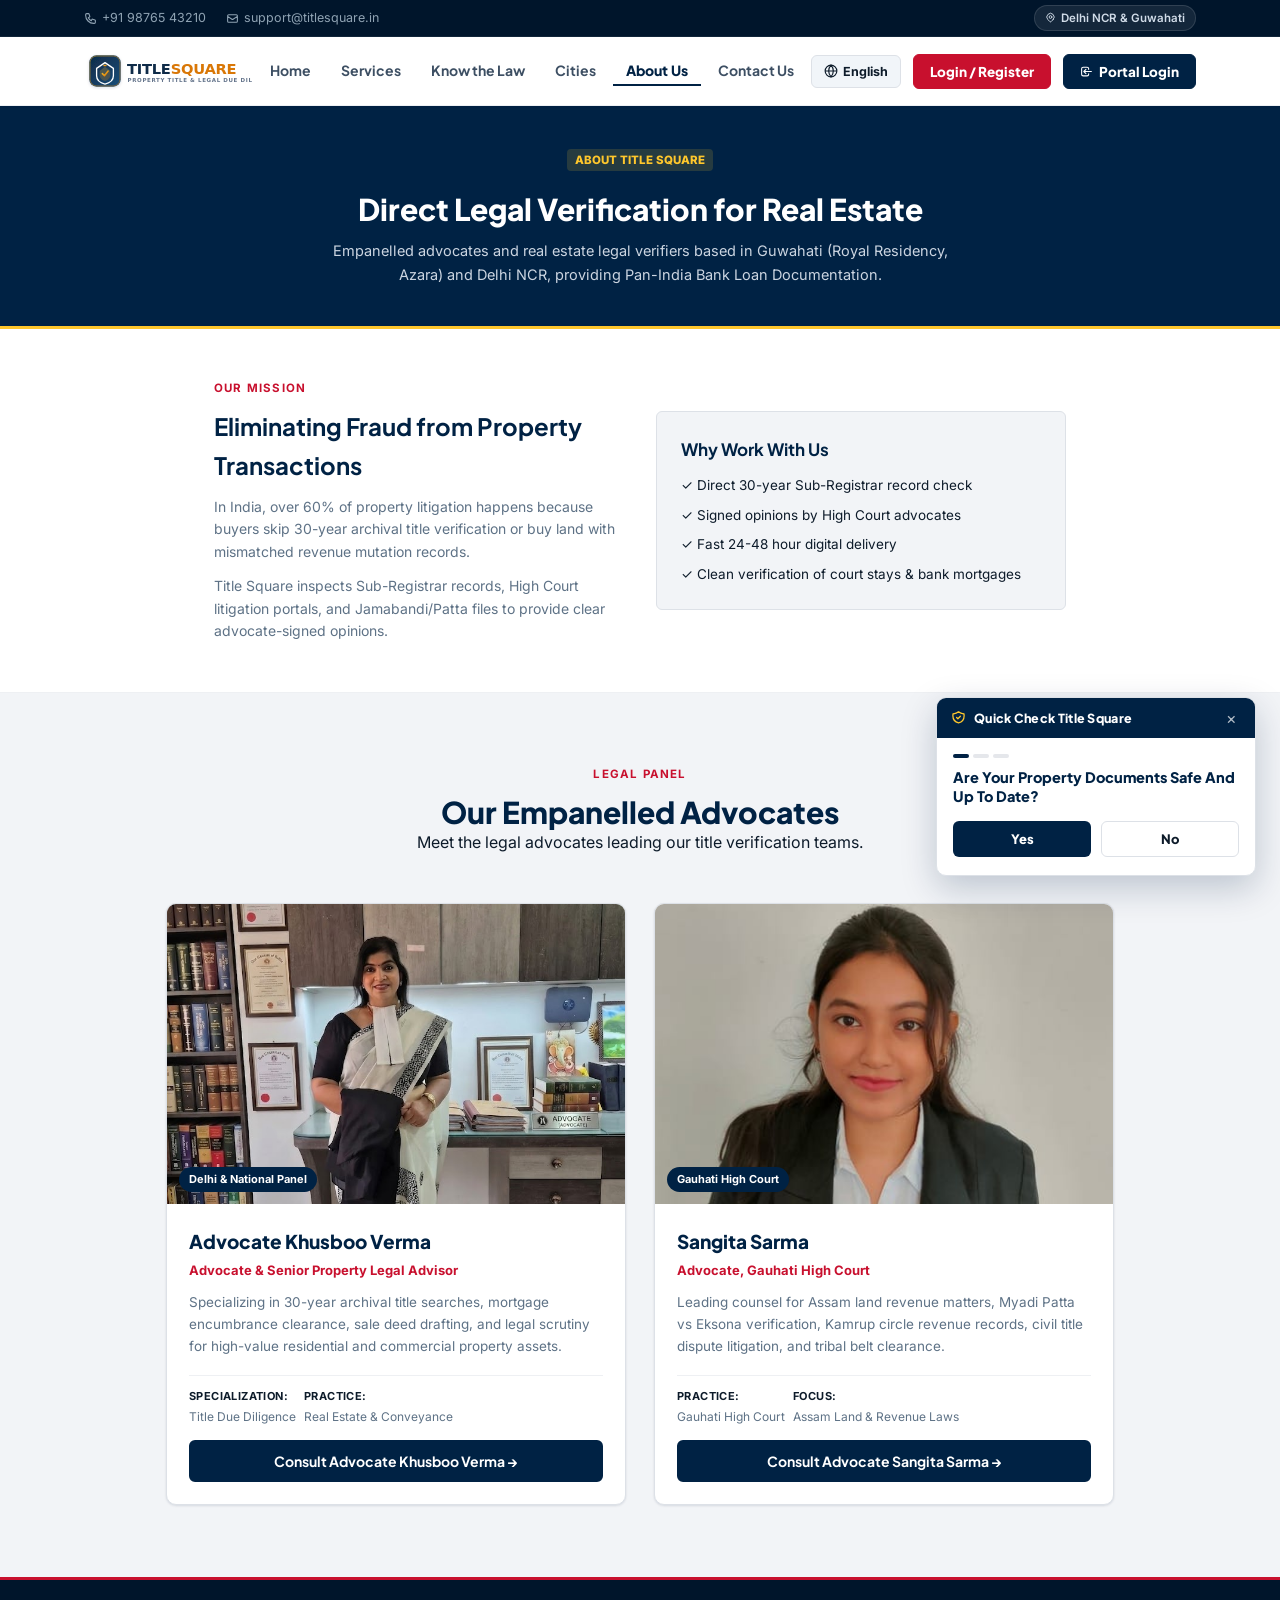
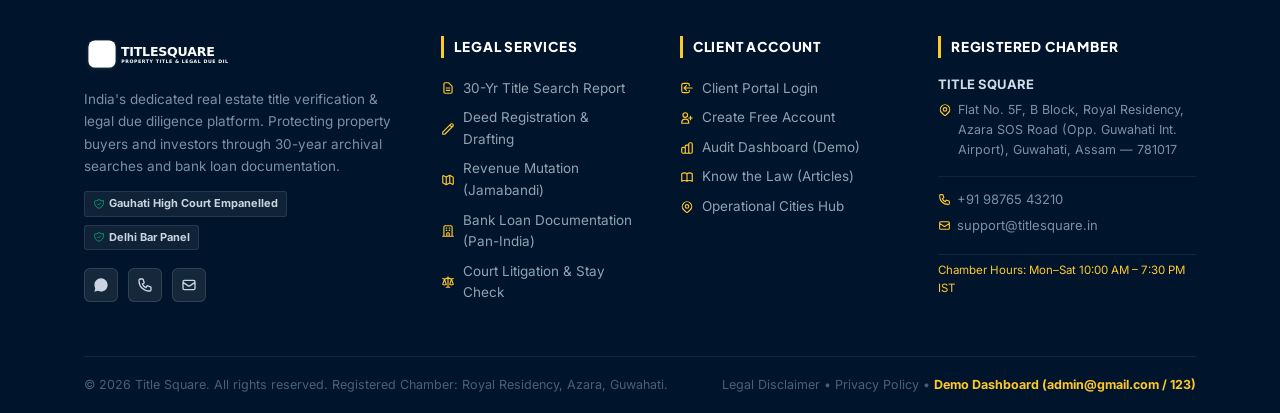
==== about-us.html @ 66ac17dc "Complete Title Square website: bilingual EN/HI, responsive portal dashboard, advocate profiles, and " ====
<!DOCTYPE html>
<html lang="en">
<head>
  <meta charset="UTF-8">
  <meta name="viewport" content="width=device-width, initial-scale=1.0">
  <title>About Us — Title Square | Property Title Search Advocates</title>
  <meta name="description" content="Meet Title Square's legal team, including Advocate Khusboo Verma and Sangita Sarma (Advocate Gauhati High Court), protecting property buyers in Delhi and Guwahati.">
  <link rel="icon" type="image/svg+xml" href="assets/logo.svg">

  <link rel="stylesheet" href="css/style.css">
  <link rel="stylesheet" href="css/components.css">
  <link rel="stylesheet" href="css/responsive.css">
</head>
<body>

    <!-- Top Utility Bar -->
  <div class="top-bar">
    <div class="container">
      <div class="top-bar-left">
        <a href="tel:+919876543210">
          <svg width="13" height="13" fill="none" stroke="currentColor" stroke-width="2" viewBox="0 0 24 24"><path stroke-linecap="round" stroke-linejoin="round" d="M3 5a2 2 0 012-2h3.28a1 1 0 01.948.684l1.498 4.493a1 1 0 01-.502 1.21l-2.257 1.13a11.042 11.042 0 005.516 5.516l1.13-2.257a1 1 0 011.21-.502l4.493 1.498a1 1 0 01.684.949V19a2 2 0 01-2 2h-1C9.716 21 3 14.284 3 6V5z"/></svg>
          +91 98765 43210
        </a>
        <a href="mailto:support@titlesquare.in">
          <svg width="13" height="13" fill="none" stroke="currentColor" stroke-width="2" viewBox="0 0 24 24"><path stroke-linecap="round" stroke-linejoin="round" d="M3 8l7.89 5.26a2 2 0 002.22 0L21 8M5 19h14a2 2 0 002-2V7a2 2 0 00-2-2H5a2 2 0 00-2 2v10a2 2 0 002 2z"/></svg>
          support@titlesquare.in
        </a>
      </div>
      <div class="top-bar-right">
        <span class="top-bar-city-pill">
          <svg width="11" height="11" fill="none" stroke="currentColor" stroke-width="2" viewBox="0 0 24 24"><path stroke-linecap="round" stroke-linejoin="round" d="M17.657 16.657L13.414 20.9a1.998 1.998 0 01-2.827 0l-4.244-4.243a8 8 0 1111.314 0z"/><path stroke-linecap="round" stroke-linejoin="round" d="M15 11a3 3 0 11-6 0 3 3 0 016 0z"/></svg>
          Delhi NCR &amp; Guwahati
        </span>
      </div>
    </div>
  </div>

  <!-- Header -->
  <header class="site-header">
    <div class="container nav-container">
      <a href="index.html">
        <img src="assets/logo.svg" alt="Title Square" class="brand-logo-img">
      </a>
      <nav class="nav-menu" id="navMenu">
        <div class="mobile-drawer-header">
          <img src="assets/logo.svg" alt="Title Square" class="brand-logo-img" style="height: 32px;">
          <button type="button" class="mobile-drawer-close" id="mobileDrawerClose" aria-label="Close Menu">&times;</button>
        </div>
        <div class="mobile-drawer-links">
          <a href="index.html" class="nav-link" data-i18n="nav.home">Home</a>
          <a href="services.html" class="nav-link" data-i18n="nav.services">Services</a>
          <a href="know-the-law.html" class="nav-link" data-i18n="nav.knowLaw">Know the Law</a>
          <a href="cities.html" class="nav-link" data-i18n="nav.cities">Cities</a>
          <a href="about-us.html" class="nav-link active" data-i18n="nav.about">About Us</a>
          <a href="contact-us.html" class="nav-link" data-i18n="nav.contact">Contact Us</a>
        </div>
        <div class="mobile-drawer-actions">
          <button type="button" class="btn-auth-red open-auth-btn" data-tab="register" onclick="openAuth('register')" style="width: 100%; justify-content: center; padding: 11px; margin-bottom: 8px;" data-i18n="nav.loginRegister">
            Login / Register
          </button>
          <button type="button" class="btn-auth-navy open-auth-btn" data-tab="login" onclick="openAuth('login')" style="width: 100%; justify-content: center; padding: 11px; margin-bottom: 12px;">
            <svg width="14" height="14" fill="none" stroke="currentColor" stroke-width="2" viewBox="0 0 24 24"><path stroke-linecap="round" stroke-linejoin="round" d="M11 16l-4-4m0 0l4-4m-4 4h14m-5 4v1a3 3 0 01-3 3H6a3 3 0 01-3-3V7a3 3 0 013-3h7a3 3 0 013 3v1"/></svg>
            <span data-i18n="nav.portalLogin">Portal Login</span>
          </button>
          <div style="font-size: 11.5px; color: var(--text-mid); line-height: 1.5;">
            <div data-i18n="top.cities">Delhi NCR &amp; Guwahati</div>
            <a href="tel:+919876543210" style="color: var(--navy); font-weight: 700; text-decoration: none; display: inline-block; margin-top: 2px;">+91 98765 43210</a>
          </div>
        </div>
      </nav>
      <div class="nav-actions">
        <button type="button" class="btn-lang" title="Language selection">
          <svg width="14" height="14" viewBox="0 0 24 24" fill="none" stroke="currentColor" stroke-width="2"><circle cx="12" cy="12" r="10"/><path d="M2 12h20M12 2a15.3 15.3 0 014 10 15.3 15.3 0 01-4 10 15.3 15.3 0 01-4-10 15.3 15.3 0 014-10z"/></svg>
          English
        </button>
        <button type="button" class="btn-auth-red open-auth-btn" data-tab="register" onclick="openAuth('register')">
          Login / Register
        </button>
        <button type="button" class="btn-auth-navy open-auth-btn" data-tab="login" onclick="openAuth('login')">
          <svg width="13" height="13" fill="none" stroke="currentColor" stroke-width="2" viewBox="0 0 24 24"><path stroke-linecap="round" stroke-linejoin="round" d="M11 16l-4-4m0 0l4-4m-4 4h14m-5 4v1a3 3 0 01-3 3H6a3 3 0 01-3-3V7a3 3 0 013-3h7a3 3 0 013 3v1"/></svg>
          Portal Login
        </button>
        <button class="mobile-toggle-btn" id="mobileToggleBtn" aria-label="Toggle Navigation">
          <svg width="22" height="22" fill="none" stroke="currentColor" stroke-width="2" viewBox="0 0 24 24"><path stroke-linecap="round" stroke-linejoin="round" d="M4 6h16M4 12h16M4 18h16"/></svg>
        </button>
      </div>
    </div>
  </header>

  <!-- Banner -->
  <section style="background: var(--navy); padding: 40px 0; color: #fff; text-align: center; border-bottom: 3px solid var(--gold);">
    <div class="container" style="max-width: 680px;">
      <span style="display: inline-block; background: rgba(255, 199, 44, 0.15); color: var(--gold); font-size: 11.5px; font-weight: 800; padding: 2px 8px; border-radius: 4px; text-transform: uppercase; margin-bottom: 8px;">About Title Square</span>
      <h1 style="font-family: var(--font-h); font-size: 30px; font-weight: 800; margin: 6px 0;">
        Direct Legal Verification for Real Estate
      </h1>
      <p style="color: #cbd5e1; font-size: 14.5px;">
        Empanelled advocates and real estate legal verifiers based in Guwahati (Royal Residency, Azara) and Delhi NCR, providing Pan-India Bank Loan Documentation.
      </p>
    </div>
  </section>

  <!-- Mission Block -->
  <section style="padding: 50px 0; background: #ffffff;">
    <div class="container" style="max-width: 900px;">
      <div style="display: grid; grid-template-columns: 1fr 1fr; gap: 32px; align-items: center;">
        <div>
          <span class="section-label">Our Mission</span>
          <h2 style="font-family: var(--font-h); font-size: 24px; color: var(--navy); margin-bottom: 12px;">
            Eliminating Fraud from Property Transactions
          </h2>
          <p style="font-size: 14px; color: var(--text-muted); line-height: 1.6; margin-bottom: 12px;">
            In India, over 60% of property litigation happens because buyers skip 30-year archival title verification or buy land with mismatched revenue mutation records.
          </p>
          <p style="font-size: 14px; color: var(--text-muted); line-height: 1.6;">
            Title Square inspects Sub-Registrar records, High Court litigation portals, and Jamabandi/Patta files to provide clear advocate-signed opinions.
          </p>
        </div>

        <div style="background: var(--bg-page); border: 1.5px solid var(--border); border-radius: var(--r-sm); padding: 24px;">
          <h3 style="font-family: var(--font-h); font-size: 17px; color: var(--navy); margin-bottom: 12px;">Why Work With Us</h3>
          <ul style="display: flex; flex-direction: column; gap: 8px; font-size: 13.5px; color: var(--text-dark);">
            <li>✓ Direct 30-year Sub-Registrar record check</li>
            <li>✓ Signed opinions by High Court advocates</li>
            <li>✓ Fast 24-48 hour digital delivery</li>
            <li>✓ Clean verification of court stays &amp; bank mortgages</li>
          </ul>
        </div>
      </div>
    </div>
  </section>

  <!-- Swapped Team Advocates Section -->
  <section class="team-section-wrap" style="background: var(--bg-page); border-top: 1px solid var(--border-light);">
    <div class="container">
      <div class="section-title-wrap">
        <span class="section-label">Legal Panel</span>
        <h2 class="section-heading">Our Empanelled Advocates</h2>
        <p class="section-subtext">Meet the legal advocates leading our title verification teams.</p>
      </div>

      <div class="team-grid-2">
        
        <!-- Card 1: Advocate Khusboo Verma -->
        <div class="team-member-box">
          <div class="team-photo-container">
            <img src="assets/team/khusboo-verma.png" alt="Advocate Khusboo Verma" class="team-real-img">
            <span class="team-loc-tag">Delhi &amp; National Panel</span>
          </div>
          <div class="team-content-block">
            <h3 class="team-real-name">Advocate Khusboo Verma</h3>
            <p class="team-real-role">Advocate &amp; Senior Property Legal Advisor</p>
            <p class="team-real-desc">
              Specializing in 30-year archival title searches, mortgage encumbrance clearance, sale deed drafting, and legal scrutiny for high-value residential and commercial property assets.
            </p>
            <div class="team-meta-row">
              <div><strong>Specialization:</strong> Title Due Diligence</div>
              <div><strong>Practice:</strong> Real Estate &amp; Conveyance</div>
            </div>
            <button class="btn btn-navy open-modal-trigger" data-expert="Advocate Khusboo Verma" style="width: 100%;">
              Consult Advocate Khusboo Verma →
            </button>
          </div>
        </div>

        <!-- Card 2: Sangita Sarma -->
        <div class="team-member-box">
          <div class="team-photo-container">
            <img src="assets/team/sangita-sarma.png" alt="Sangita Sarma Advocate Gauhati High Court" class="team-real-img">
            <span class="team-loc-tag">Gauhati High Court</span>
          </div>
          <div class="team-content-block">
            <h3 class="team-real-name">Sangita Sarma</h3>
            <p class="team-real-role">Advocate, Gauhati High Court</p>
            <p class="team-real-desc">
              Leading counsel for Assam land revenue matters, Myadi Patta vs Eksona verification, Kamrup circle revenue records, civil title dispute litigation, and tribal belt clearance.
            </p>
            <div class="team-meta-row">
              <div><strong>Practice:</strong> Gauhati High Court</div>
              <div><strong>Focus:</strong> Assam Land &amp; Revenue Laws</div>
            </div>
            <button class="btn btn-navy open-modal-trigger" data-expert="Advocate Sangita Sarma" style="width: 100%;">
              Consult Advocate Sangita Sarma →
            </button>
          </div>
        </div>

      </div>
    </div>
  </section>

  <!-- FOOTER -->
  <footer class="site-footer">
    <div class="container">
      <div class="footer-grid-4">

        <!-- Col 1: Brand & Empanelment -->
        <div class="footer-about">
          <img src="assets/logo.svg" alt="Title Square" class="footer-logo">
          <p>India's dedicated real estate title verification &amp; legal due diligence platform. Protecting property buyers and investors through 30-year archival searches and bank loan documentation.</p>
          
          <div class="footer-accreditation-badges">
            <span class="footer-badge-pill">
              <svg width="12" height="12" fill="none" stroke="currentColor" stroke-width="2" viewBox="0 0 24 24"><path stroke-linecap="round" stroke-linejoin="round" d="M9 12l2 2 4-4m5.618-4.016A11.955 11.955 0 0112 2.944a11.955 11.955 0 01-8.618 3.04A12.02 12.02 0 003 9c0 5.591 3.824 10.29 9 11.622 5.176-1.332 9-6.03 9-11.622 0-1.042-.133-2.052-.382-3.016z"/></svg>
              Gauhati High Court Empanelled
            </span>
            <span class="footer-badge-pill">
              <svg width="12" height="12" fill="none" stroke="currentColor" stroke-width="2" viewBox="0 0 24 24"><path stroke-linecap="round" stroke-linejoin="round" d="M9 12l2 2 4-4m5.618-4.016A11.955 11.955 0 0112 2.944a11.955 11.955 0 01-8.618 3.04A12.02 12.02 0 003 9c0 5.591 3.824 10.29 9 11.622 5.176-1.332 9-6.03 9-11.622 0-1.042-.133-2.052-.382-3.016z"/></svg>
              Delhi Bar Panel
            </span>
          </div>

          <div class="footer-social-row">
            <a href="https://wa.me/919876543210" target="_blank" class="footer-social-icon" title="WhatsApp Legal Helpdesk">
              <svg width="16" height="16" fill="currentColor" viewBox="0 0 24 24"><path d="M12.04 2c-5.46 0-9.91 4.45-9.91 9.91 0 1.75.46 3.45 1.32 4.95L2.05 22l5.25-1.38c1.45.79 3.08 1.21 4.74 1.21 5.46 0 9.91-4.45 9.91-9.91 0-2.65-1.03-5.14-2.9-7.01A9.816 9.816 0 0012.04 2z"/></svg>
            </a>
            <a href="tel:+919876543210" class="footer-social-icon" title="Call Direct">
              <svg width="16" height="16" fill="none" stroke="currentColor" stroke-width="2" viewBox="0 0 24 24"><path stroke-linecap="round" stroke-linejoin="round" d="M3 5a2 2 0 012-2h3.28a1 1 0 01.948.684l1.498 4.493a1 1 0 01-.502 1.21l-2.257 1.13a11.042 11.042 0 005.516 5.516l1.13-2.257a1 1 0 011.21-.502l4.493 1.498a1 1 0 01.684.949V19a2 2 0 01-2 2h-1C9.716 21 3 14.284 3 6V5z"/></svg>
            </a>
            <a href="mailto:support@titlesquare.in" class="footer-social-icon" title="Email Us">
              <svg width="16" height="16" fill="none" stroke="currentColor" stroke-width="2" viewBox="0 0 24 24"><path stroke-linecap="round" stroke-linejoin="round" d="M3 8l7.89 5.26a2 2 0 002.22 0L21 8M5 19h14a2 2 0 002-2V7a2 2 0 00-2-2H5a2 2 0 00-2 2v10a2 2 0 002 2z"/></svg>
            </a>
          </div>
        </div>

        <!-- Col 2: Services with Icons (PropertyKavach Screenshot Style) -->
        <div>
          <h4 class="footer-heading">Legal Services</h4>
          <ul>
            <li>
              <a href="services.html" class="footer-interactive-link">
                <svg width="14" height="14" fill="none" stroke="currentColor" stroke-width="2" viewBox="0 0 24 24"><path stroke-linecap="round" stroke-linejoin="round" d="M9 12h6m-6 4h6m2 5H7a2 2 0 01-2-2V5a2 2 0 012-2h5.586a1 1 0 01.707.293l5.414 5.414a1 1 0 01.293.707V19a2 2 0 01-2 2z"/></svg>
                30-Yr Title Search Report
              </a>
            </li>
            <li>
              <a href="services.html" class="footer-interactive-link">
                <svg width="14" height="14" fill="none" stroke="currentColor" stroke-width="2" viewBox="0 0 24 24"><path stroke-linecap="round" stroke-linejoin="round" d="M15.232 5.232l3.536 3.536m-2.036-5.036a2.5 2.5 0 113.536 3.536L6.5 21.036H3v-3.572L16.732 3.732z"/></svg>
                Deed Registration &amp; Drafting
              </a>
            </li>
            <li>
              <a href="services.html" class="footer-interactive-link">
                <svg width="14" height="14" fill="none" stroke="currentColor" stroke-width="2" viewBox="0 0 24 24"><path stroke-linecap="round" stroke-linejoin="round" d="M9 20l-5.447-2.724A1 1 0 013 16.382V5.618a1 1 0 011.447-.894L9 7m0 13l6-3m-6 3V7m6 10l4.553 2.276A1 1 0 0021 18.382V7.618a1 1 0 00-.553-.894L15 4m0 13V4m0 0L9 7"/></svg>
                Revenue Mutation (Jamabandi)
              </a>
            </li>
            <li>
              <a href="services.html" class="footer-interactive-link">
                <svg width="14" height="14" fill="none" stroke="currentColor" stroke-width="2" viewBox="0 0 24 24"><path stroke-linecap="round" stroke-linejoin="round" d="M19 21V5a2 2 0 00-2-2H7a2 2 0 00-2 2v16m14 0h2m-2 0h-5m-9 0H3m2 0h5M9 7h1m-1 4h1m4-4h1m-1 4h1m-5 10v-5a1 1 0 011-1h2a1 1 0 011 1v5m-4 0h4"/></svg>
                Bank Loan Documentation (Pan-India)
              </a>
            </li>
            <li>
              <a href="services.html" class="footer-interactive-link">
                <svg width="14" height="14" fill="none" stroke="currentColor" stroke-width="2" viewBox="0 0 24 24"><path stroke-linecap="round" stroke-linejoin="round" d="M3 6l3 1m0 0l-3 9a5.002 5.002 0 006.001 0M6 7l3 9M6 7l6-2m6 2l3-1m-3 1l-3 9a5.002 5.002 0 006.001 0M18 7l3 9m-3-9l-6-2m0-2v2m0 16V5m0 16H9m3 0h3"/></svg>
                Court Litigation &amp; Stay Check
              </a>
            </li>
          </ul>
        </div>

        <!-- Col 3: Portal & Navigation (PropertyKavach Screenshot Style) -->
        <div>
          <h4 class="footer-heading">Client Account</h4>
          <ul>
            <li>
              <a href="javascript:void(0)" class="footer-interactive-link open-auth-btn" data-tab="login">
                <svg width="14" height="14" fill="none" stroke="currentColor" stroke-width="2" viewBox="0 0 24 24"><path stroke-linecap="round" stroke-linejoin="round" d="M11 16l-4-4m0 0l4-4m-4 4h14m-5 4v1a3 3 0 01-3 3H6a3 3 0 01-3-3V7a3 3 0 013-3h7a3 3 0 013 3v1"/></svg>
                Client Portal Login
              </a>
            </li>
            <li>
              <a href="javascript:void(0)" class="footer-interactive-link open-auth-btn" data-tab="register">
                <svg width="14" height="14" fill="none" stroke="currentColor" stroke-width="2" viewBox="0 0 24 24"><path stroke-linecap="round" stroke-linejoin="round" d="M18 9v3m0 0v3m0-3h3m-3 0h-3m-2-5a4 4 0 11-8 0 4 4 0 018 0zM3 20a6 6 0 0112 0v1H3v-1z"/></svg>
                Create Free Account
              </a>
            </li>
            <li>
              <a href="dashboard.html" class="footer-interactive-link">
                <svg width="14" height="14" fill="none" stroke="currentColor" stroke-width="2" viewBox="0 0 24 24"><path stroke-linecap="round" stroke-linejoin="round" d="M9 19v-6a2 2 0 00-2-2H5a2 2 0 00-2 2v6a2 2 0 002 2h2a2 2 0 002-2zm0 0V9a2 2 0 012-2h2a2 2 0 012 2v10m-6 0a2 2 0 002 2h2a2 2 0 002-2m0 0V5a2 2 0 012-2h2a2 2 0 012 2v14a2 2 0 01-2 2h-2a2 2 0 01-2-2z"/></svg>
                Audit Dashboard (Demo)
              </a>
            </li>
            <li>
              <a href="know-the-law.html" class="footer-interactive-link">
                <svg width="14" height="14" fill="none" stroke="currentColor" stroke-width="2" viewBox="0 0 24 24"><path stroke-linecap="round" stroke-linejoin="round" d="M12 6.253v13m0-13C10.832 5.477 9.246 5 7.5 5S4.168 5.477 3 6.253v13C4.168 18.477 5.754 18 7.5 18s3.332.477 4.5 1.253m0-13C13.168 5.477 14.754 5 16.5 5c1.747 0 3.332.477 4.5 1.253v13C19.832 18.477 18.247 18 16.5 18c-1.746 0-3.332.477-4.5 1.253"/></svg>
                Know the Law (Articles)
              </a>
            </li>
            <li>
              <a href="cities.html" class="footer-interactive-link">
                <svg width="14" height="14" fill="none" stroke="currentColor" stroke-width="2" viewBox="0 0 24 24"><path stroke-linecap="round" stroke-linejoin="round" d="M17.657 16.657L13.414 20.9a1.998 1.998 0 01-2.827 0l-4.244-4.243a8 8 0 1111.314 0z"/><path stroke-linecap="round" stroke-linejoin="round" d="M15 11a3 3 0 11-6 0 3 3 0 016 0z"/></svg>
                Operational Cities Hub
              </a>
            </li>
          </ul>
        </div>

        <!-- Col 4: Registered Office Details with Icons -->
        <div>
          <h4 class="footer-heading">Registered Chamber</h4>
          <div class="footer-contact-block">
            <div class="footer-office">
              <strong>TITLE SQUARE</strong>
              <span style="display: flex; align-items: flex-start; gap: 6px; margin-top: 4px;">
                <svg width="14" height="14" fill="none" stroke="currentColor" stroke-width="2" viewBox="0 0 24 24" style="color: var(--gold); flex-shrink: 0; margin-top: 3px;"><path stroke-linecap="round" stroke-linejoin="round" d="M17.657 16.657L13.414 20.9a1.998 1.998 0 01-2.827 0l-4.244-4.243a8 8 0 1111.314 0z"/><path stroke-linecap="round" stroke-linejoin="round" d="M15 11a3 3 0 11-6 0 3 3 0 016 0z"/></svg>
                Flat No. 5F, B Block, Royal Residency, Azara SOS Road (Opp. Guwahati Int. Airport), Guwahati, Assam — 781017
              </span>
            </div>
            <div class="footer-contact-links">
              <a href="tel:+919876543210" style="display: flex; align-items: center; gap: 6px;">
                <svg width="13" height="13" fill="none" stroke="currentColor" stroke-width="2" viewBox="0 0 24 24" style="color: var(--gold);"><path stroke-linecap="round" stroke-linejoin="round" d="M3 5a2 2 0 012-2h3.28a1 1 0 01.948.684l1.498 4.493a1 1 0 01-.502 1.21l-2.257 1.13a11.042 11.042 0 005.516 5.516l1.13-2.257a1 1 0 011.21-.502l4.493 1.498a1 1 0 01.684.949V19a2 2 0 01-2 2h-1C9.716 21 3 14.284 3 6V5z"/></svg>
                +91 98765 43210
              </a>
              <a href="mailto:support@titlesquare.in" style="display: flex; align-items: center; gap: 6px;">
                <svg width="13" height="13" fill="none" stroke="currentColor" stroke-width="2" viewBox="0 0 24 24" style="color: var(--gold);"><path stroke-linecap="round" stroke-linejoin="round" d="M3 8l7.89 5.26a2 2 0 002.22 0L21 8M5 19h14a2 2 0 002-2V7a2 2 0 00-2-2H5a2 2 0 00-2 2v10a2 2 0 002 2z"/></svg>
                support@titlesquare.in
              </a>
            </div>
            <div style="font-size: 11.5px; color: var(--gold); margin-top: 6px; padding-top: 6px; border-top: 1px solid rgba(255,255,255,0.08);">
              Chamber Hours: Mon–Sat 10:00 AM – 7:30 PM IST
            </div>
          </div>
        </div>

      </div>

      <div class="footer-bottom-bar">
        <p>&copy; 2026 Title Square. All rights reserved. Registered Chamber: Royal Residency, Azara, Guwahati.</p>
        <p><a href="know-the-law.html">Legal Disclaimer</a> &bull; <a href="about-us.html">Privacy Policy</a> &bull; <a href="dashboard.html" style="color: var(--gold); font-weight: 700;">Demo Dashboard (admin@gmail.com / 123)</a></p>
      </div>
    </div>
  </footer>

  <!-- Mobile Bottom Nav -->
  <nav class="mobile-sticky-bottom">
    <a href="index.html" class="m-tab-item"><svg fill="none" stroke="currentColor" stroke-width="2" viewBox="0 0 24 24"><path stroke-linecap="round" stroke-linejoin="round" d="M3 12l2-2m0 0l7-7 7 7M5 10v10a1 1 0 001 1h3m10-11l2 2m-2-2v10a1 1 0 01-1 1h-3m-6 0a1 1 0 001-1v-4a1 1 0 011-1h2a1 1 0 011 1v4a1 1 0 001 1m-6 0h6"/></svg><span>Home</span></a>
    <a href="services.html" class="m-tab-item"><svg fill="none" stroke="currentColor" stroke-width="2" viewBox="0 0 24 24"><path stroke-linecap="round" stroke-linejoin="round" d="M9 12h6m-6 4h6m2 5H7a2 2 0 01-2-2V5a2 2 0 012-2h5.586a1 1 0 01.707.293l5.414 5.414a1 1 0 01.293.707V19a2 2 0 01-2 2z"/></svg><span>Services</span></a>
    <a href="#" class="m-center-action open-modal-trigger"><div class="m-center-btn"><span class="m-center-free-badge">FREE</span><svg width="22" height="22" fill="none" stroke="#fff" stroke-width="2.2" viewBox="0 0 24 24"><path stroke-linecap="round" stroke-linejoin="round" d="M9 12l2 2 4-4m5.618-4.016A11.955 11.955 0 0112 2.944a11.955 11.955 0 01-8.618 3.04A12.02 12.02 0 003 9c0 5.591 3.824 10.29 9 11.622 5.176-1.332 9-6.03 9-11.622 0-1.042-.133-2.052-.382-3.016z"/></svg></div><span class="m-center-text">Get Report</span></a>
    <a href="cities.html" class="m-tab-item"><svg fill="none" stroke="currentColor" stroke-width="2" viewBox="0 0 24 24"><path stroke-linecap="round" stroke-linejoin="round" d="M17.657 16.657L13.414 20.9a1.998 1.998 0 01-2.827 0l-4.244-4.243a8 8 0 1111.314 0z"/><path stroke-linecap="round" stroke-linejoin="round" d="M15 11a3 3 0 11-6 0 3 3 0 016 0z"/></svg><span>Cities</span></a>
    <a href="contact-us.html" class="m-tab-item"><svg fill="none" stroke="currentColor" stroke-width="2" viewBox="0 0 24 24"><path stroke-linecap="round" stroke-linejoin="round" d="M3 5a2 2 0 012-2h3.28a1 1 0 01.948.684l1.498 4.493a1 1 0 01-.502 1.21l-2.257 1.13a11.042 11.042 0 005.516 5.516l1.13-2.257a1 1 0 011.21-.502l4.493 1.498a1 1 0 01.684.949V19a2 2 0 01-2 2h-1C9.716 21 3 14.284 3 6V5z"/></svg><span>Contact</span></a>
  </nav>

  <!-- Modal -->
  <div class="modal-layer" id="reportModalLayer">
    <div class="modal-dialog-card">
      <button class="modal-x-btn" id="modalCloseBtn">✕</button>
      <div class="modal-banner">
        <h4>Consult Legal Advocate</h4>
        <p>Verified by High Court Advocates</p>
      </div>
      <div class="modal-padding">
        <form class="ajax-form">
          <div class="field-wrap"><label>Your Name</label><input type="text" class="field-control" placeholder="Enter full name" required></div>
          <div class="field-wrap"><label>Mobile Number</label><input type="tel" class="field-control" pattern="[0-9]{10}" placeholder="10-digit number" required></div>
          <div class="field-wrap"><label>City</label><select class="field-control" required><option value="Delhi NCR">Delhi NCR</option><option value="Guwahati">Guwahati</option><option value="Other">Other</option></select></div>
          <button type="submit" class="btn-modal-red">Submit Request →</button>
        </form>
      </div>
    </div>
  </div>


  <!-- Floating Quick Check Widget (Multi-Step Diagnostic Wizard) -->
  <div class="quick-check-widget" id="quickCheckWidget">
    <div class="quick-check-header">
      <div class="quick-check-header-title">
        <svg width="15" height="15" fill="none" stroke="currentColor" stroke-width="2" viewBox="0 0 24 24"><path stroke-linecap="round" stroke-linejoin="round" d="M9 12l2 2 4-4m5.618-4.016A11.955 11.955 0 0112 2.944a11.955 11.955 0 01-8.618 3.04A12.02 12.02 0 003 9c0 5.591 3.824 10.29 9 11.622 5.176-1.332 9-6.03 9-11.622 0-1.042-.133-2.052-.382-3.016z"/></svg>
        <span data-i18n="qc.title">Quick Check Title Square</span>
      </div>
      <button class="quick-check-close-btn" id="closeQuickCheck" aria-label="Close Quick Check">&times;</button>
    </div>
    <div class="quick-check-body">
      <div class="quick-check-progress">
        <span class="quick-check-dot" id="qcDot1"></span>
        <span class="quick-check-dot inactive" id="qcDot2"></span>
        <span class="quick-check-dot inactive" id="qcDot3"></span>
      </div>
      
      <!-- Step 1: Encumbrance -->
      <div id="quickCheckStep1">
        <h4 class="quick-check-question" data-i18n="qc.q1">Are Your Property Documents Safe And Up To Date?</h4>
        <div class="quick-check-actions">
          <button type="button" class="quick-check-btn-yes" id="qcYesBtn" data-i18n="qc.btnYes">Yes</button>
          <button type="button" class="quick-check-btn-no" id="qcNoBtn" data-i18n="qc.btnNo">No</button>
        </div>
      </div>

      <!-- Step 2: Mutation Jamabandi -->
      <div id="quickCheckStep2" style="display: none;">
        <h4 class="quick-check-question" data-i18n="qc.q2">Is Mutation / Jamabandi registered in seller's name in Govt records?</h4>
        <div class="quick-check-actions" style="grid-template-columns: 1fr 1fr 1fr; gap: 6px;">
          <button type="button" class="quick-check-btn-yes" id="qcStep2Yes" data-i18n="qc.btnYes" style="padding: 8px 4px; font-size: 11.5px;">Yes</button>
          <button type="button" class="quick-check-btn-no" id="qcStep2NotSure" data-i18n="qc.btnNotSure" style="padding: 8px 4px; font-size: 11.5px;">Not Sure</button>
          <button type="button" class="quick-check-btn-no" id="qcStep2No" data-i18n="qc.btnNo" style="padding: 8px 4px; font-size: 11.5px; border-color: var(--red); color: var(--red);">No</button>
        </div>
      </div>

      <!-- Step 3: Diagnostic Result -->
      <div class="quick-check-result" id="quickCheckResult">
        <div id="quickCheckResultText" style="margin-bottom: 10px;"></div>
        <button type="button" class="btn btn-yellow open-modal-trigger" style="width: 100%; font-size: 12px; padding: 9px;" data-i18n="qc.btnAudit">
          Get Free Advocate Audit Call &rarr;
        </button>
      </div>
    </div>
  </div>
  <div class="quick-check-reopen-pill" id="reopenQuickCheck">
    <svg width="13" height="13" fill="none" stroke="currentColor" stroke-width="2" viewBox="0 0 24 24"><path stroke-linecap="round" stroke-linejoin="round" d="M9 12l2 2 4-4m5.618-4.016A11.955 11.955 0 0112 2.944a11.955 11.955 0 01-8.618 3.04A12.02 12.02 0 003 9c0 5.591 3.824 10.29 9 11.622 5.176-1.332 9-6.03 9-11.622 0-1.042-.133-2.052-.382-3.016z"/></svg>
    <span data-i18n="qc.pill">Property Quick Check</span>
  </div>


  <!-- Auth Modal (Login / Register - Multi-Identifier Portal Access) -->
  <div class="auth-modal-layer" id="authModalLayer">
    <div class="auth-card">
      <button class="auth-close-btn" id="closeAuthModal">&times;</button>
      <div class="auth-card-body">
        <div class="auth-tab-nav">
          <button type="button" class="auth-tab-btn is-active" id="tabRegisterBtn" data-i18n="auth.tabReg">Create Account</button>
          <button type="button" class="auth-tab-btn" id="tabLoginBtn" data-i18n="auth.tabLog">Sign In</button>
        </div>

        <div class="auth-error-msg" id="authErrorBox"></div>

        <!-- Panel 1: Create Account -->
        <div id="registerPanel">
          <h3 class="auth-title" data-i18n="auth.regTitle">Create Your <span>Account</span></h3>
          <p class="auth-subtitle" data-i18n="auth.regSub">Protect Your Property From Fraud.</p>

          <form id="registerForm">
            <div class="auth-input-wrap">
              <label class="auth-input-label">Full Name</label>
              <div class="auth-input-box">
                <span class="auth-input-icon">
                  <svg width="16" height="16" fill="none" stroke="currentColor" stroke-width="2" viewBox="0 0 24 24"><path stroke-linecap="round" stroke-linejoin="round" d="M16 7a4 4 0 11-8 0 4 4 0 018 0zM12 14a7 7 0 00-7 7h14a7 7 0 00-7-7z"/></svg>
                </span>
                <input type="text" class="auth-input-control" placeholder="Advocate / Buyer Name" required id="regFullName">
              </div>
            </div>

            <div class="auth-input-wrap">
              <label class="auth-input-label">Mobile Number</label>
              <div class="auth-input-box">
                <span class="auth-input-icon">
                  <svg width="16" height="16" fill="none" stroke="currentColor" stroke-width="2" viewBox="0 0 24 24"><path stroke-linecap="round" stroke-linejoin="round" d="M3 5a2 2 0 012-2h3.28a1 1 0 01.948.684l1.498 4.493a1 1 0 01-.502 1.21l-2.257 1.13a11.042 11.042 0 005.516 5.516l1.13-2.257a1 1 0 011.21-.502l4.493 1.498a1 1 0 01.684.949V19a2 2 0 01-2 2h-1C9.716 21 3 14.284 3 6V5z"/></svg>
                </span>
                <input type="tel" class="auth-input-control" pattern="[0-9]{10}" placeholder="9876543210" required id="regMobile">
              </div>
            </div>

            <div class="auth-input-wrap">
              <label class="auth-input-label">Email Address</label>
              <div class="auth-input-box">
                <span class="auth-input-icon">
                  <svg width="16" height="16" fill="none" stroke="currentColor" stroke-width="2" viewBox="0 0 24 24"><path stroke-linecap="round" stroke-linejoin="round" d="M3 8l7.89 5.26a2 2 0 002.22 0L21 8M5 19h14a2 2 0 002-2V7a2 2 0 00-2-2H5a2 2 0 00-2 2v10a2 2 0 002 2z"/></svg>
                </span>
                <input type="email" class="auth-input-control" placeholder="name@domain.com" required id="regEmail">
              </div>
            </div>

            <div class="auth-input-wrap">
              <label class="auth-input-label">Set Password</label>
              <div class="auth-input-box">
                <span class="auth-input-icon">
                  <svg width="16" height="16" fill="none" stroke="currentColor" stroke-width="2" viewBox="0 0 24 24"><path stroke-linecap="round" stroke-linejoin="round" d="M12 15v2m-6 4h12a2 2 0 002-2v-6a2 2 0 00-2-2H6a2 2 0 00-2 2v6a2 2 0 002 2zm10-10V7a4 4 0 00-8 0v4h8z"/></svg>
                </span>
                <input type="password" class="auth-input-control" placeholder="&bull;&bull;&bull;&bull;&bull;&bull;&bull;&bull;" required id="regPassword">
                <button type="button" class="auth-eye-btn" data-target="regPassword">
                  <svg width="16" height="16" fill="none" stroke="currentColor" stroke-width="2" viewBox="0 0 24 24"><path stroke-linecap="round" stroke-linejoin="round" d="M15 12a3 3 0 11-6 0 3 3 0 016 0z"/><path stroke-linecap="round" stroke-linejoin="round" d="M2.458 12C3.732 7.943 7.523 5 12 5c4.478 0 8.268 2.943 9.542 7-1.274 4.057-5.064 7-9.542 7-4.477 0-8.268-2.943-9.542-7z"/></svg>
                </button>
              </div>
            </div>

            <div class="auth-checkbox-wrap">
              <input type="checkbox" id="termsCheck" required checked>
              <label for="termsCheck">I Agree To The <a href="know-the-law.html">Terms Of Service</a> And <a href="about-us.html">Privacy Policy</a></label>
            </div>

            <button type="submit" class="btn-auth-submit">
              <span data-i18n="auth.btnCreate">Create Account</span>
              <svg width="16" height="16" fill="none" stroke="currentColor" stroke-width="2" viewBox="0 0 24 24"><path stroke-linecap="round" stroke-linejoin="round" d="M14 5l7 7m0 0l-7 7m7-7H3"/></svg>
            </button>

            <p class="auth-switch-link">
              <span data-i18n="auth.already">Already Have An Account? </span><a id="switchToLogin" data-i18n="auth.tabLog">Sign In</a>
            </p>
          </form>
        </div>

        <!-- Panel 2: Sign In -->
        <div id="loginPanel" style="display: none;">
          <h3 class="auth-title" data-i18n="auth.logTitle">Sign In to Your <span>Account</span></h3>
          <p class="auth-subtitle" data-i18n="auth.logSub">Access your property audits, dockets &amp; certificates.</p>

          <div class="auth-demo-hint">
            <span><strong>Demo Portal:</strong> <code>admin@gmail.com</code> | <code>9876543210</code> | <code>123</code></span>
            <button type="button" class="auth-demo-fill-btn" id="fillDemoLogin" data-i18n="auth.demoFill">Auto Fill</button>
          </div>

          <form id="loginForm">
            <div class="auth-input-wrap">
              <label class="auth-input-label" data-i18n="auth.idLabel">Mobile No / Email or Username</label>
              <div class="auth-input-box">
                <span class="auth-input-icon">
                  <svg width="16" height="16" fill="none" stroke="currentColor" stroke-width="2" viewBox="0 0 24 24"><path stroke-linecap="round" stroke-linejoin="round" d="M16 7a4 4 0 11-8 0 4 4 0 018 0zM12 14a7 7 0 00-7 7h14a7 7 0 00-7-7z"/></svg>
                </span>
                <input type="text" class="auth-input-control" placeholder="admin@gmail.com / 9876543210 / admin" required id="loginEmail" data-i18n-ph="auth.idPlaceholder">
              </div>
            </div>

            <div class="auth-input-wrap">
              <label class="auth-input-label" data-i18n="auth.passLabel">Password</label>
              <div class="auth-input-box">
                <span class="auth-input-icon">
                  <svg width="16" height="16" fill="none" stroke="currentColor" stroke-width="2" viewBox="0 0 24 24"><path stroke-linecap="round" stroke-linejoin="round" d="M12 15v2m-6 4h12a2 2 0 002-2v-6a2 2 0 00-2-2H6a2 2 0 00-2 2v6a2 2 0 002 2zm10-10V7a4 4 0 00-8 0v4h8z"/></svg>
                </span>
                <input type="password" class="auth-input-control" placeholder="123" required id="loginPassword">
                <button type="button" class="auth-eye-btn" data-target="loginPassword">
                  <svg width="16" height="16" fill="none" stroke="currentColor" stroke-width="2" viewBox="0 0 24 24"><path stroke-linecap="round" stroke-linejoin="round" d="M15 12a3 3 0 11-6 0 3 3 0 016 0z"/><path stroke-linecap="round" stroke-linejoin="round" d="M2.458 12C3.732 7.943 7.523 5 12 5c4.478 0 8.268 2.943 9.542 7-1.274 4.057-5.064 7-9.542 7-4.477 0-8.268-2.943-9.542-7z"/></svg>
                </button>
              </div>
            </div>

            <button type="submit" class="btn-auth-submit">
              <span data-i18n="auth.btnSign">Sign In to Dashboard</span>
              <svg width="16" height="16" fill="none" stroke="currentColor" stroke-width="2" viewBox="0 0 24 24"><path stroke-linecap="round" stroke-linejoin="round" d="M14 5l7 7m0 0l-7 7m7-7H3"/></svg>
            </button>

            <p class="auth-switch-link">
              <span data-i18n="auth.dontHave">Don't Have An Account? </span><a id="switchToRegister" data-i18n="auth.tabReg">Create Account</a>
            </p>
          </form>
        </div>
      </div>
    </div>
  </div>

  <script src="js/i18n.js"></script>
  <script src="js/main.js"></script>
</body>
</html>
---- css/style.css ----
﻿/* ==========================================================================
   TITLE SQUARE — CORPORATE LEGAL THEME
   Deep Navy #002244 / Red #c8102e / Gold #ffc72c
   Fonts: Plus Jakarta Sans + Inter
   ========================================================================== */

@import url('https://fonts.googleapis.com/css2?family=Inter:wght@400;500;600&family=Plus+Jakarta+Sans:wght@600;700;800&display=swap');

/* ============================================================
   CSS VARIABLES
   ============================================================ */
:root {
  --navy:        #002244;
  --navy-dark:   #00152b;
  --navy-mid:    #003066;
  --red:         #c8102e;
  --red-hover:   #a50d25;
  --gold:        #ffc72c;
  --gold-dark:   #d9a500;
  --green:       #059669;
  --green-bg:    #ecfdf5;
  --green-border:#6ee7b7;

  --bg-page:     #f2f4f7;
  --bg-white:    #ffffff;
  --border:      #dde1e7;
  --border-light:#eef0f3;

  --text-dark:   #0d1b2a;
  --text-mid:    #3d4f63;
  --text-muted:  #5e7286;
  --text-light:  #8fa3b3;

  --font-h:      'Plus Jakarta Sans', -apple-system, BlinkMacSystemFont, sans-serif;
  --font-b:      'Inter', -apple-system, BlinkMacSystemFont, sans-serif;

  --r-xs:  3px;
  --r-sm:  6px;
  --r-md:  10px;
  --r-lg:  16px;
  --r-xl:  24px;

  --shadow-sm:   0 1px 3px rgba(0,34,68,.07), 0 1px 2px rgba(0,34,68,.05);
  --shadow-md:   0 4px 12px rgba(0,34,68,.10), 0 2px 4px rgba(0,34,68,.06);
  --shadow-lg:   0 12px 32px rgba(0,34,68,.14), 0 4px 8px rgba(0,34,68,.08);

  --max-w: 1160px;
}

/* ============================================================
   RESET & BASE
   ============================================================ */
*, *::before, *::after {
  box-sizing: border-box;
  margin: 0;
  padding: 0;
}

html { scroll-behavior: smooth; }

body {
  font-family: var(--font-b);
  background: var(--bg-page);
  color: var(--text-dark);
  line-height: 1.6;
  -webkit-font-smoothing: antialiased;
  -moz-osx-font-smoothing: grayscale;
  padding-bottom: 64px;
}

@media (min-width: 992px) { body { padding-bottom: 0; } }

img { max-width: 100%; display: block; }
a   { color: inherit; text-decoration: none; }
ul  { list-style: none; }
button { cursor: pointer; font-family: var(--font-b); }

.container {
  width: 100%;
  max-width: var(--max-w);
  margin: 0 auto;
  padding: 0 24px;
}

/* ============================================================
   TOP BAR
   ============================================================ */
.top-bar {
  background: var(--navy-dark);
  border-bottom: 1px solid rgba(255,255,255,.07);
  font-size: 12.5px;
  color: #8fa3b3;
}

.top-bar .container {
  display: flex;
  justify-content: space-between;
  align-items: center;
  height: 36px;
  gap: 16px;
}

.top-bar-left {
  display: flex;
  align-items: center;
  gap: 20px;
}

.top-bar-left a {
  display: flex;
  align-items: center;
  gap: 5px;
  color: #8fa3b3;
  transition: color .15s;
}

.top-bar-left a:hover { color: #ffffff; }

.top-bar-right { display: flex; align-items: center; }

.top-bar-city-pill {
  display: inline-flex;
  align-items: center;
  gap: 5px;
  background: rgba(255,255,255,.08);
  border: 1px solid rgba(255,255,255,.12);
  color: #d1dce8;
  font-size: 11.5px;
  font-weight: 600;
  padding: 3px 10px;
  border-radius: var(--r-xl);
}

/* ============================================================
   SITE HEADER
   ============================================================ */
.site-header {
  position: sticky;
  top: 0;
  z-index: 900;
  background: var(--bg-white);
  border-bottom: 1px solid var(--border-light);
  box-shadow: var(--shadow-sm);
}

.nav-container {
  display: flex;
  align-items: center;
  justify-content: space-between;
  height: 68px;
}

.brand-logo-img {
  height: 42px;
  width: auto;
}

.nav-menu {
  display: flex;
  align-items: center;
  gap: 2px;
}

.nav-link {
  font-family: var(--font-h);
  font-size: 14px;
  font-weight: 700;
  color: var(--text-mid);
  padding: 7px 13px;
  border-radius: var(--r-sm);
  transition: color .15s, background .15s;
}

.nav-link:hover {
  color: var(--navy);
  background: var(--bg-page);
}

.nav-link.active {
  color: var(--navy);
  font-weight: 800;
  background: transparent;
  border-bottom: 2.5px solid var(--navy);
  border-radius: 0;
  padding-bottom: 5px;
}

.nav-actions {
  display: flex;
  align-items: center;
  gap: 12px;
}

/* ============================================================
   BUTTONS
   ============================================================ */
.btn {
  display: inline-flex;
  align-items: center;
  justify-content: center;
  gap: 6px;
  padding: 10px 22px;
  font-family: var(--font-h);
  font-size: 14px;
  font-weight: 700;
  border-radius: var(--r-sm);
  border: 2px solid transparent;
  transition: background .15s, border-color .15s, color .15s, transform .1s;
  white-space: nowrap;
}

.btn:active { transform: scale(.98); }

.btn-navy {
  background: var(--navy);
  color: #fff;
  border-color: var(--navy);
}
.btn-navy:hover { background: var(--navy-dark); border-color: var(--navy-dark); }

.btn-red {
  background: var(--red);
  color: #fff;
  border-color: var(--red);
}
.btn-red:hover { background: var(--red-hover); border-color: var(--red-hover); }

.btn-yellow {
  background: var(--gold);
  color: var(--navy-dark);
  border-color: var(--gold);
  font-weight: 800;
}
.btn-yellow:hover { background: var(--gold-dark); border-color: var(--gold-dark); }

.btn-outline {
  background: transparent;
  color: var(--navy);
  border-color: var(--navy);
}
.btn-outline:hover { background: var(--navy); color: #fff; }

.mobile-toggle-btn {
  display: none;
  width: 40px;
  height: 40px;
  border-radius: var(--r-sm);
  background: var(--bg-page);
  border: 1.5px solid var(--border);
  align-items: center;
  justify-content: center;
  color: var(--navy);
}

/* ============================================================
   STATUS BADGES
   ============================================================ */
.badge-active-hub {
  display: inline-flex;
  align-items: center;
  gap: 5px;
  background: var(--green-bg);
  color: var(--green);
  border: 1px solid var(--green-border);
  font-size: 11px;
  font-weight: 700;
  padding: 3px 9px;
  border-radius: var(--r-xl);
  white-space: nowrap;
}

.badge-active-hub::before {
  content: '';
  width: 6px;
  height: 6px;
  background: var(--green);
  border-radius: 50%;
  flex-shrink: 0;
}

.badge-soon-hub {
  display: inline-flex;
  align-items: center;
  background: #f4f5f7;
  color: var(--text-muted);
  border: 1px solid var(--border);
  font-size: 11px;
  font-weight: 600;
  padding: 3px 9px;
  border-radius: var(--r-xl);
  white-space: nowrap;
}

/* ============================================================
   SECTION LAYOUTS
   ============================================================ */
.section-white {
  background: var(--bg-white);
  padding: 72px 0;
  border-bottom: 1px solid var(--border-light);
}

.section-gray {
  background: var(--bg-page);
  padding: 72px 0;
  border-bottom: 1px solid var(--border-light);
}

.section-title-wrap {
  text-align: center;
  max-width: 600px;
  margin: 0 auto 48px;
}

.section-label {
  display: block;
  font-size: 11.5px;
  font-weight: 700;
  text-transform: uppercase;
  letter-spacing: 1.2px;
  color: var(--red);
  margin-bottom: 10px;
}

.section-heading {
  font-family: var(--font-h);
  font-size: 30px;
  font-weight: 800;
  color: var(--navy);
  line-height: 1.2;
}

/* ============================================================
   FOOTER
   ============================================================ */
.site-footer {
  background: var(--navy-dark);
  color: #8fa3b3;
  padding: 56px 0 0;
  border-top: 3px solid var(--red);
}

.footer-grid-4 {
  display: grid;
  grid-template-columns: 1.6fr 1fr 1.1fr 1.3fr;
  gap: 40px;
  padding-bottom: 48px;
  border-bottom: 1px solid rgba(255,255,255,.08);
}

.footer-logo {
  height: 36px;
  filter: brightness(0) invert(1);
  margin-bottom: 16px;
}

.footer-about p {
  font-size: 13.5px;
  color: #7a90a3;
  line-height: 1.65;
}

.footer-accreditation {
  margin-top: 12px !important;
  font-size: 12px !important;
  color: #5e7286 !important;
  padding-top: 12px;
  border-top: 1px solid rgba(255,255,255,.06);
}

.footer-heading {
  font-family: var(--font-h);
  font-size: 13.5px;
  font-weight: 800;
  color: #ffffff;
  text-transform: uppercase;
  letter-spacing: .8px;
  margin-bottom: 16px;
  padding-left: 10px;
  border-left: 3px solid var(--gold);
}

.footer-menu-links li { margin-bottom: 8px; }
.footer-menu-links a {
  font-size: 13.5px;
  color: #7a90a3;
  transition: color .15s;
}
.footer-menu-links a:hover { color: #ffffff; }

.footer-city-item {
  display: flex;
  justify-content: space-between;
  align-items: center;
  padding: 7px 10px;
  background: rgba(255,255,255,.04);
  border: 1px solid rgba(255,255,255,.06);
  border-radius: var(--r-sm);
  margin-bottom: 6px;
  font-size: 13px;
  color: #d1dce8;
}

.footer-coming-soon-cities {
  font-size: 12px;
  color: #5e7286;
  margin-top: 10px;
  line-height: 1.6;
}

.footer-coming-soon-cities span {
  font-size: 11px;
  text-transform: uppercase;
  letter-spacing: .6px;
  color: #4a5f73;
}

.footer-contact-block {
  display: flex;
  flex-direction: column;
  gap: 12px;
}

.footer-office {
  display: flex;
  flex-direction: column;
  gap: 2px;
}

.footer-office strong {
  font-size: 13px;
  color: #d1dce8;
  font-weight: 700;
}

.footer-office span {
  font-size: 12.5px;
  color: #7a90a3;
}

.footer-contact-links {
  display: flex;
  flex-direction: column;
  gap: 5px;
  margin-top: 4px;
  padding-top: 12px;
  border-top: 1px solid rgba(255,255,255,.06);
}

.footer-contact-links a {
  font-size: 13px;
  color: #7a90a3;
  transition: color .15s;
}
.footer-contact-links a:hover { color: #ffffff; }

.footer-bottom-bar {
  display: flex;
  justify-content: space-between;
  align-items: center;
  padding: 18px 0;
  font-size: 12.5px;
  color: #4a5f73;
}

.footer-bottom-bar a {
  color: #4a5f73;
  transition: color .15s;
}
.footer-bottom-bar a:hover { color: #8fa3b3; }
---- css/components.css ----
/* ==========================================================================
   TITLE SQUARE — COMPONENT STYLES
   ========================================================================== */

/* ============================================================
   HERO
   ============================================================ */
.hero-wrapper {
  background: var(--navy);
  background-image:
    radial-gradient(ellipse at 70% 50%, rgba(0,48,102,.6) 0%, transparent 70%),
    linear-gradient(135deg, var(--navy-dark) 0%, var(--navy) 100%);
  color: #fff;
  padding: 56px 0 64px;
  border-bottom: 3px solid var(--gold);
}

.hero-layout {
  display: grid;
  grid-template-columns: 1fr 420px;
  gap: 48px;
  align-items: center;
}

.hero-eyebrow {
  display: inline-flex;
  align-items: center;
  gap: 7px;
  font-size: 12px;
  font-weight: 700;
  text-transform: uppercase;
  letter-spacing: 1px;
  color: var(--gold);
  background: rgba(255,199,44,.1);
  border: 1px solid rgba(255,199,44,.25);
  padding: 5px 13px;
  border-radius: 30px;
  margin-bottom: 22px;
}

.hero-main-title {
  font-family: var(--font-h);
  font-size: 40px;
  font-weight: 800;
  line-height: 1.15;
  margin-bottom: 18px;
  color: #fff;
}

.hero-main-title span {
  color: var(--gold);
}

.hero-main-desc {
  font-size: 15.5px;
  color: rgba(255,255,255,.72);
  line-height: 1.65;
  margin-bottom: 28px;
  max-width: 500px;
}

.hero-check-list {
  list-style: none;
  display: flex;
  flex-direction: column;
  gap: 10px;
  margin-bottom: 32px;
}

.hero-check-list li {
  display: flex;
  align-items: center;
  gap: 10px;
  font-size: 14.5px;
  font-weight: 600;
  color: rgba(255,255,255,.9);
}

.hcl-icon {
  width: 22px;
  height: 22px;
  background: var(--gold);
  border-radius: 50%;
  display: flex;
  align-items: center;
  justify-content: center;
  flex-shrink: 0;
  color: var(--navy-dark);
}

.hero-cta-row {
  display: flex;
  align-items: center;
  gap: 20px;
  flex-wrap: wrap;
}

.btn-text-link {
  display: inline-flex;
  align-items: center;
  gap: 5px;
  font-family: var(--font-h);
  font-size: 14px;
  font-weight: 700;
  color: rgba(255,255,255,.75);
  transition: color .15s;
  text-decoration: none;
}

.btn-text-link:hover { color: #fff; }

/* ============================================================
   REGISTRATION FORM CARD
   ============================================================ */
.reg-card {
  background: #fff;
  border-radius: var(--r-lg);
  padding: 28px;
  color: var(--text-dark);
  box-shadow: var(--shadow-lg), 0 0 0 1px rgba(255,255,255,.12);
}

.reg-card-head {
  padding-bottom: 18px;
  margin-bottom: 22px;
  border-bottom: 1px solid var(--border-light);
}

.reg-card-head h3 {
  font-family: var(--font-h);
  font-size: 18px;
  font-weight: 800;
  color: var(--navy);
  margin-bottom: 3px;
}

.reg-card-head p {
  font-size: 12.5px;
  color: var(--text-muted);
}

.field-wrap {
  display: flex;
  flex-direction: column;
  gap: 5px;
  margin-bottom: 14px;
}

.field-wrap label {
  font-size: 12px;
  font-weight: 700;
  color: var(--text-mid);
  text-transform: uppercase;
  letter-spacing: .4px;
}

.field-control {
  width: 100%;
  padding: 10px 13px;
  border: 1.5px solid var(--border);
  border-radius: var(--r-sm);
  font-size: 14px;
  color: var(--text-dark);
  background: #fff;
  outline: none;
  font-family: var(--font-b);
  transition: border-color .15s, box-shadow .15s;
}

.field-control:focus {
  border-color: var(--navy);
  box-shadow: 0 0 0 3px rgba(0,34,68,.1);
}

.btn-reg-submit {
  width: 100%;
  padding: 13px;
  background: var(--red);
  color: #fff;
  font-family: var(--font-h);
  font-size: 15px;
  font-weight: 800;
  border-radius: var(--r-sm);
  border: none;
  cursor: pointer;
  margin-top: 6px;
  transition: background .15s, transform .1s;
  letter-spacing: .2px;
}

.btn-reg-submit:hover { background: var(--red-hover); }
.btn-reg-submit:active { transform: scale(.98); }

.form-footnote {
  margin-top: 10px;
  text-align: center;
  font-size: 12px;
  color: var(--text-light);
}

/* ============================================================
   TRUST STATS BAR
   ============================================================ */
.trust-stats-bar {
  background: #fff;
  border-bottom: 1px solid var(--border-light);
  padding: 0;
}

.trust-stats-grid {
  display: flex;
  align-items: stretch;
  justify-content: space-around;
}

.ts-item {
  display: flex;
  flex-direction: column;
  align-items: center;
  justify-content: center;
  gap: 3px;
  padding: 20px 24px;
  text-align: center;
}

.ts-item strong {
  font-family: var(--font-h);
  font-size: 17px;
  font-weight: 800;
  color: var(--navy);
  display: block;
}

.ts-item span {
  font-size: 12.5px;
  color: var(--text-muted);
}

.ts-divider {
  width: 1px;
  background: var(--border-light);
  margin: 16px 0;
}

/* ============================================================
   SERVICES GRID
   ============================================================ */
.services-grid-3 {
  display: grid;
  grid-template-columns: repeat(3, 1fr);
  gap: 24px;
}

.service-card {
  background: var(--bg-white);
  border: 1.5px solid var(--border);
  border-radius: var(--r-md);
  padding: 28px 24px;
  display: flex;
  flex-direction: column;
  gap: 0;
  transition: border-color .2s, box-shadow .2s, transform .2s;
}

.service-card:hover {
  border-color: var(--navy);
  box-shadow: var(--shadow-md);
  transform: translateY(-2px);
}

.service-card--featured {
  border-color: var(--navy);
  background: var(--navy);
  color: #fff;
}

.service-card--featured .service-icon-wrap {
  background: rgba(255,255,255,.12);
  color: var(--gold);
}

.service-card--featured h3 { color: #fff; }
.service-card--featured p  { color: rgba(255,255,255,.72); }

.service-icon-wrap {
  width: 52px;
  height: 52px;
  background: var(--bg-page);
  border-radius: var(--r-md);
  display: flex;
  align-items: center;
  justify-content: center;
  color: var(--navy);
  margin-bottom: 18px;
}

.service-card h3 {
  font-family: var(--font-h);
  font-size: 17px;
  font-weight: 800;
  color: var(--navy);
  margin-bottom: 10px;
}

.service-card p {
  font-size: 14px;
  color: var(--text-muted);
  line-height: 1.6;
  flex-grow: 1;
  margin-bottom: 20px;
}

.svc-link {
  display: inline-flex;
  align-items: center;
  gap: 5px;
  font-family: var(--font-h);
  font-size: 13.5px;
  font-weight: 700;
  color: var(--red);
  background: transparent;
  border: none;
  padding: 0;
  cursor: pointer;
  margin-top: auto;
  transition: gap .15s;
}

.svc-link:hover { gap: 8px; }

.service-card--featured .svc-link { color: var(--gold); }

/* ============================================================
   CITIES GRID
   ============================================================ */
.cities-grid {
  display: grid;
  grid-template-columns: repeat(2, 1fr);
  gap: 20px;
}

.city-card {
  background: #fff;
  border-radius: var(--r-md);
  padding: 22px;
  border: 1.5px solid var(--border);
  display: flex;
  flex-direction: column;
  gap: 16px;
}

.city-card--active {
  border-color: var(--green);
  background: #fff;
}

.city-card--soon {
  opacity: .85;
}

.city-card-top {
  display: flex;
  justify-content: space-between;
  align-items: flex-start;
  gap: 12px;
}

.city-card h3 {
  font-family: var(--font-h);
  font-size: 18px;
  font-weight: 800;
  color: var(--navy);
  margin-bottom: 4px;
}

.city-card--soon h3 { color: var(--text-mid); }

.city-card p {
  font-size: 13px;
  color: var(--text-muted);
  line-height: 1.5;
}

/* ============================================================
   FAQ ACCORDION
   ============================================================ */
.faq-card-white {
  max-width: 760px;
  margin: 0 auto;
  background: #fff;
  border: 1.5px solid var(--border);
  border-radius: var(--r-md);
  overflow: hidden;
  box-shadow: var(--shadow-sm);
}

.faq-item-row {
  border-bottom: 1px solid var(--border-light);
}

.faq-item-row:last-child { border-bottom: none; }

.faq-trigger-btn {
  width: 100%;
  padding: 18px 22px;
  display: flex;
  align-items: center;
  justify-content: space-between;
  gap: 16px;
  text-align: left;
  font-family: var(--font-h);
  font-size: 15px;
  font-weight: 700;
  color: var(--text-dark);
  background: #fff;
  cursor: pointer;
  border: none;
  transition: background .15s;
}

.faq-trigger-btn:hover { background: #fafbfc; }

.faq-item-row.is-open .faq-trigger-btn { color: var(--navy); }

.faq-plus-icon {
  font-size: 20px;
  font-weight: 400;
  color: var(--text-light);
  flex-shrink: 0;
  transition: transform .2s, color .2s;
  line-height: 1;
}

.faq-item-row.is-open .faq-plus-icon {
  transform: rotate(45deg);
  color: var(--red);
}

.faq-body-text {
  max-height: 0;
  overflow: hidden;
  transition: max-height .3s ease, padding .2s ease;
  padding: 0 22px;
  background: #fafbfc;
}

.faq-item-row.is-open .faq-body-text {
  max-height: 300px;
  padding: 0 22px 18px;
}

.faq-body-text p {
  font-size: 14px;
  color: var(--text-muted);
  line-height: 1.65;
}

/* ============================================================
   TEAM SECTION (About page only)
   ============================================================ */
.team-section-wrap {
  padding: 72px 0;
  background: var(--bg-page);
}

.team-grid-2 {
  display: grid;
  grid-template-columns: repeat(2, minmax(300px, 460px));
  gap: 28px;
  justify-content: center;
}

.team-member-box {
  background: #fff;
  border: 1.5px solid var(--border);
  border-radius: var(--r-md);
  overflow: hidden;
  display: flex;
  flex-direction: column;
  box-shadow: var(--shadow-sm);
  transition: box-shadow .2s, transform .2s;
}

.team-member-box:hover {
  box-shadow: var(--shadow-md);
  transform: translateY(-2px);
}

.team-photo-container {
  height: 300px;
  background: #e8ecf0;
  position: relative;
  overflow: hidden;
}

.team-real-img {
  width: 100%;
  height: 100%;
  object-fit: cover;
  object-position: top center;
}

.team-loc-tag {
  position: absolute;
  bottom: 12px;
  left: 12px;
  background: var(--navy);
  color: #fff;
  font-size: 11px;
  font-weight: 700;
  padding: 4px 10px;
  border-radius: 20px;
}

.team-content-block {
  padding: 22px;
  flex-grow: 1;
  display: flex;
  flex-direction: column;
}

.team-real-name {
  font-family: var(--font-h);
  font-size: 19px;
  font-weight: 800;
  color: var(--navy);
  margin-bottom: 3px;
}

.team-real-role {
  font-size: 13px;
  font-weight: 700;
  color: var(--red);
  margin-bottom: 12px;
}

.team-real-desc {
  font-size: 13.5px;
  color: var(--text-muted);
  line-height: 1.6;
  flex-grow: 1;
  margin-bottom: 18px;
}

.team-meta-row {
  display: flex;
  gap: 8px;
  border-top: 1px solid var(--border-light);
  padding-top: 12px;
  margin-bottom: 14px;
  font-size: 12px;
  color: var(--text-muted);
  flex-wrap: wrap;
}

.team-meta-row strong {
  display: block;
  color: var(--text-dark);
  font-weight: 700;
  font-size: 11px;
  text-transform: uppercase;
  letter-spacing: .4px;
  margin-bottom: 1px;
}

/* ============================================================
   MOBILE BOTTOM NAV
   ============================================================ */
.mobile-sticky-bottom {
  display: none;
  position: fixed;
  bottom: 0;
  left: 0;
  right: 0;
  height: 60px;
  background: #fff;
  border-top: 1px solid var(--border);
  box-shadow: 0 -3px 12px rgba(0,34,68,.1);
  z-index: 899;
  padding: 0 8px;
}

@media (max-width: 991px) {
  .mobile-sticky-bottom {
    display: flex;
    align-items: center;
    justify-content: space-around;
  }
}

.m-tab-item {
  display: flex;
  flex-direction: column;
  align-items: center;
  gap: 2px;
  color: var(--text-light);
  font-size: 10px;
  font-weight: 600;
  width: 56px;
  text-decoration: none;
}

.m-tab-item svg { width: 20px; height: 20px; }
.m-tab-item.active { color: var(--navy); font-weight: 800; }

.m-center-action {
  position: relative;
  display: flex;
  flex-direction: column;
  align-items: center;
  margin-top: -20px;
  text-decoration: none;
}

.m-center-btn {
  width: 50px;
  height: 50px;
  border-radius: 12px;
  background: var(--red);
  color: #fff;
  display: flex;
  align-items: center;
  justify-content: center;
  box-shadow: 0 4px 14px rgba(200,16,46,.38);
  border: 2.5px solid #fff;
}

.m-center-free-badge {
  position: absolute;
  top: -7px;
  background: var(--gold);
  color: var(--navy-dark);
  font-size: 8px;
  font-weight: 800;
  padding: 1px 5px;
  border-radius: 20px;
}

.m-center-text {
  font-size: 9px;
  font-weight: 800;
  color: var(--text-dark);
  margin-top: 3px;
  white-space: nowrap;
}

/* ============================================================
   LEAD MODAL
   ============================================================ */
.modal-layer {
  position: fixed;
  inset: 0;
  background: rgba(0,21,43,.7);
  backdrop-filter: blur(3px);
  display: flex;
  align-items: center;
  justify-content: center;
  z-index: 2000;
  opacity: 0;
  visibility: hidden;
  transition: all .2s;
  padding: 20px;
}

.modal-layer.is-active {
  opacity: 1;
  visibility: visible;
}

.modal-dialog-card {
  background: #fff;
  border-radius: var(--r-lg);
  width: 100%;
  max-width: 410px;
  overflow: hidden;
  box-shadow: var(--shadow-lg);
  position: relative;
  border: 1px solid var(--border);
}

.modal-x-btn {
  position: absolute;
  top: 12px;
  right: 12px;
  width: 28px;
  height: 28px;
  border-radius: 50%;
  background: rgba(255,255,255,.15);
  border: none;
  display: flex;
  align-items: center;
  justify-content: center;
  font-size: 13px;
  color: rgba(255,255,255,.8);
  cursor: pointer;
  z-index: 1;
}

.modal-banner {
  background: var(--navy);
  background-image: linear-gradient(135deg, var(--navy-dark) 0%, var(--navy) 100%);
  color: #fff;
  padding: 22px 22px 18px;
  border-bottom: 3px solid var(--gold);
}

.modal-banner h4 {
  font-family: var(--font-h);
  font-size: 18px;
  font-weight: 800;
  margin-bottom: 4px;
}

.modal-banner p {
  font-size: 12.5px;
  color: rgba(255,255,255,.6);
}

.modal-padding { padding: 22px; }

.wa-optin {
  display: flex;
  align-items: center;
  justify-content: space-between;
  padding: 8px 0 16px;
}

.wa-optin-txt {
  display: flex;
  align-items: center;
  gap: 7px;
  font-size: 13px;
  font-weight: 600;
  color: var(--text-mid);
}

.btn-modal-red {
  width: 100%;
  padding: 13px;
  background: var(--red);
  color: #fff;
  font-family: var(--font-h);
  font-size: 14.5px;
  font-weight: 800;
  border-radius: var(--r-sm);
  border: none;
  cursor: pointer;
  transition: background .15s, transform .1s;
}

.btn-modal-red:hover { background: var(--red-hover); }
.btn-modal-red:active { transform: scale(.98); }

/* ============================================================
   INTERACTIVE RISK SCANNER (index.html)
   ============================================================ */
.risk-scanner-wrap {
  background: var(--bg-white);
  border: 1.5px solid var(--border);
  border-radius: var(--r-lg);
  box-shadow: var(--shadow-md);
  overflow: hidden;
  display: grid;
  grid-template-columns: 320px 1fr;
  margin-top: 36px;
}

.risk-nav-list {
  background: var(--bg-page);
  border-right: 1.5px solid var(--border);
  padding: 16px;
  display: flex;
  flex-direction: column;
  gap: 8px;
}

.risk-nav-btn {
  display: flex;
  align-items: center;
  gap: 12px;
  padding: 14px 16px;
  background: transparent;
  border: 1.5px solid transparent;
  border-radius: var(--r-sm);
  text-align: left;
  cursor: pointer;
  transition: all .2s;
  color: var(--text-mid);
  font-family: var(--font-h);
  font-weight: 700;
  font-size: 13.5px;
}

.risk-nav-btn:hover {
  background: #ffffff;
  border-color: var(--border);
  color: var(--navy);
}

.risk-nav-btn.is-active {
  background: var(--navy);
  border-color: var(--navy);
  color: #ffffff;
  box-shadow: var(--shadow-sm);
}

.risk-nav-btn .risk-icon {
  width: 28px;
  height: 28px;
  border-radius: var(--r-xs);
  background: rgba(0,0,0,0.06);
  display: flex;
  align-items: center;
  justify-content: center;
  flex-shrink: 0;
}

.risk-nav-btn.is-active .risk-icon {
  background: rgba(255,255,255,0.2);
  color: var(--gold);
}

.risk-content-panel {
  padding: 32px 36px;
  display: flex;
  flex-direction: column;
  justify-content: center;
}

.risk-badge {
  display: inline-flex;
  align-items: center;
  gap: 6px;
  padding: 4px 12px;
  border-radius: var(--r-xl);
  font-size: 11.5px;
  font-weight: 800;
  text-transform: uppercase;
  letter-spacing: .5px;
  margin-bottom: 14px;
  width: fit-content;
}

.risk-badge--high {
  background: #fef2f2;
  color: var(--red);
  border: 1px solid #fecaca;
}

.risk-badge--medium {
  background: #fffbeb;
  color: #b45309;
  border: 1px solid #fde68a;
}

.risk-content-title {
  font-family: var(--font-h);
  font-size: 22px;
  font-weight: 800;
  color: var(--navy);
  margin-bottom: 12px;
}

.risk-content-desc {
  font-size: 14.5px;
  color: var(--text-mid);
  line-height: 1.65;
  margin-bottom: 20px;
}

.risk-checklist {
  background: var(--bg-page);
  border-radius: var(--r-sm);
  padding: 16px 20px;
  border: 1px solid var(--border-light);
  margin-bottom: 24px;
}

.risk-checklist-title {
  font-family: var(--font-h);
  font-size: 12px;
  font-weight: 800;
  text-transform: uppercase;
  letter-spacing: .6px;
  color: var(--navy);
  margin-bottom: 8px;
}

.risk-checklist ul {
  display: flex;
  flex-direction: column;
  gap: 8px;
}

.risk-checklist li {
  display: flex;
  align-items: flex-start;
  gap: 8px;
  font-size: 13.5px;
  color: var(--text-mid);
}

.risk-checklist li svg {
  color: var(--green);
  flex-shrink: 0;
  margin-top: 3px;
}

/* ============================================================
   FORENSIC AUDIT FRAMEWORK (index.html)
   ============================================================ */
.audit-pipeline-grid {
  display: grid;
  grid-template-columns: repeat(4, 1fr);
  gap: 20px;
  margin-top: 36px;
  position: relative;
}

.audit-card {
  background: #ffffff;
  border: 1.5px solid var(--border);
  border-radius: var(--r-md);
  padding: 24px 20px;
  display: flex;
  flex-direction: column;
  position: relative;
  transition: transform .2s, border-color .2s, box-shadow .2s;
}

.audit-card:hover {
  transform: translateY(-3px);
  border-color: var(--navy);
  box-shadow: var(--shadow-md);
}

.audit-step-number {
  position: absolute;
  top: -12px;
  left: 20px;
  background: var(--navy);
  color: var(--gold);
  font-family: var(--font-h);
  font-size: 11.5px;
  font-weight: 800;
  padding: 2px 10px;
  border-radius: var(--r-xl);
  border: 2px solid #ffffff;
  box-shadow: var(--shadow-sm);
}

.audit-icon-box {
  width: 44px;
  height: 44px;
  border-radius: var(--r-sm);
  background: var(--bg-page);
  display: flex;
  align-items: center;
  justify-content: center;
  color: var(--navy);
  margin: 10px 0 16px;
}

.audit-card h3 {
  font-family: var(--font-h);
  font-size: 16px;
  font-weight: 800;
  color: var(--navy);
  margin-bottom: 8px;
  line-height: 1.3;
}

.audit-card p {
  font-size: 13px;
  color: var(--text-muted);
  line-height: 1.6;
  margin-bottom: 16px;
  flex-grow: 1;
}

.audit-deliverable-tag {
  display: inline-flex;
  align-items: center;
  gap: 5px;
  background: var(--green-bg);
  color: var(--green);
  border: 1px solid var(--green-border);
  font-size: 11px;
  font-weight: 700;
  padding: 3px 8px;
  border-radius: var(--r-xs);
  width: fit-content;
}

.audit-card {
  cursor: pointer;
}

.audit-inspect-action {
  margin-top: 14px;
  padding-top: 10px;
  border-top: 1px dashed var(--border);
  display: flex;
  align-items: center;
  justify-content: space-between;
  font-size: 12px;
  font-weight: 700;
  color: var(--navy);
  transition: color .15s;
}

.audit-card:hover .audit-inspect-action {
  color: var(--red);
}

.audit-inspect-action svg {
  transition: transform .2s;
}

.audit-card:hover .audit-inspect-action svg {
  transform: translateX(3px);
}

/* Sample Inspection Modal */
.audit-inspect-modal {
  position: fixed;
  inset: 0;
  background: rgba(0, 21, 43, 0.75);
  backdrop-filter: blur(4px);
  display: flex;
  align-items: center;
  justify-content: center;
  z-index: 2300;
  opacity: 0;
  visibility: hidden;
  transition: all .25s ease;
  padding: 16px;
}

.audit-inspect-modal.is-active {
  opacity: 1;
  visibility: visible;
}

.audit-inspect-card {
  background: #ffffff;
  border-radius: var(--r-lg);
  width: 100%;
  max-width: 580px;
  overflow: hidden;
  box-shadow: var(--shadow-lg);
  border: 1.5px solid var(--border);
  animation: authSlideUp .25s ease;
}

.audit-inspect-header {
  background: var(--navy);
  color: #ffffff;
  padding: 16px 20px;
  display: flex;
  align-items: center;
  justify-content: space-between;
}

.audit-inspect-title {
  font-family: var(--font-h);
  font-size: 16px;
  font-weight: 800;
  display: flex;
  align-items: center;
  gap: 8px;
}

.audit-inspect-title span {
  background: var(--gold);
  color: var(--navy-dark);
  font-size: 10.5px;
  padding: 2px 7px;
  border-radius: var(--r-xs);
}

.audit-inspect-close {
  background: transparent;
  border: none;
  color: #ffffff;
  font-size: 20px;
  cursor: pointer;
}

.audit-inspect-body {
  padding: 24px 20px;
  max-height: 75vh;
  overflow-y: auto;
}

.sample-doc-box {
  background: #f8fafc;
  border: 1.5px dashed var(--border);
  border-radius: var(--r-sm);
  padding: 16px;
  margin: 16px 0;
  font-family: monospace;
  font-size: 12px;
  color: var(--navy-dark);
  line-height: 1.6;
}

.sample-doc-box strong {
  color: var(--red);
}

.sample-checklist-grid {
  display: grid;
  grid-template-columns: 1fr 1fr;
  gap: 10px;
  margin-top: 14px;
}

.sample-check-item {
  display: flex;
  align-items: flex-start;
  gap: 8px;
  font-size: 12.5px;
  color: var(--text-mid);
}

.sample-check-item svg {
  color: var(--green);
  flex-shrink: 0;
  margin-top: 2px;
}

/* ============================================================
   PAN-INDIA SERVICES & LOAN DOCUMENTATION SHOWCASE
   ============================================================ */
.panindia-banner {
  background: linear-gradient(135deg, var(--navy-dark) 0%, #002e5c 100%);
  border-radius: var(--r-lg);
  color: #ffffff;
  padding: 40px;
  border: 1.5px solid rgba(255,255,255,0.1);
  box-shadow: var(--shadow-lg);
  margin-top: 36px;
}

.panindia-header {
  display: flex;
  justify-content: space-between;
  align-items: flex-end;
  border-bottom: 1px solid rgba(255,255,255,0.12);
  padding-bottom: 24px;
  margin-bottom: 28px;
  flex-wrap: wrap;
  gap: 16px;
}

.panindia-badge {
  display: inline-flex;
  align-items: center;
  gap: 6px;
  background: rgba(255,199,44,0.15);
  border: 1px solid rgba(255,199,44,0.3);
  color: var(--gold);
  font-size: 11.5px;
  font-weight: 800;
  padding: 4px 10px;
  border-radius: var(--r-xl);
  text-transform: uppercase;
  letter-spacing: .6px;
  margin-bottom: 8px;
}

.panindia-title {
  font-family: var(--font-h);
  font-size: 26px;
  font-weight: 800;
  color: #ffffff;
}

.panindia-sub {
  font-size: 14.5px;
  color: #cbd5e1;
  max-width: 600px;
  margin-top: 4px;
}

.panindia-grid {
  display: grid;
  grid-template-columns: repeat(4, 1fr);
  gap: 20px;
}

.panindia-item {
  background: rgba(255,255,255,0.06);
  border: 1px solid rgba(255,255,255,0.12);
  border-radius: var(--r-md);
  padding: 20px;
  transition: all .2s;
}

.panindia-item:hover {
  background: rgba(255,255,255,0.1);
  border-color: var(--gold);
  transform: translateY(-2px);
}

.panindia-item h4 {
  font-family: var(--font-h);
  font-size: 15.5px;
  font-weight: 800;
  color: #ffffff;
  margin-bottom: 8px;
}

.panindia-item p {
  font-size: 12.5px;
  color: #94a3b8;
  line-height: 1.55;
  margin-bottom: 12px;
}

.panindia-item .tag-pill {
  font-size: 11px;
  color: var(--gold);
  font-weight: 700;
}

/* ============================================================
   CONTACT US INTERACTIVE SECTIONS
   ============================================================ */

/* Headquarters Hero Card */
.hq-featured-card {
  background: #ffffff;
  border: 2px solid var(--navy);
  border-radius: var(--r-lg);
  padding: 32px;
  box-shadow: var(--shadow-md);
  margin-bottom: 40px;
}

.hq-top-bar {
  display: flex;
  justify-content: space-between;
  align-items: flex-start;
  flex-wrap: wrap;
  gap: 16px;
  padding-bottom: 20px;
  border-bottom: 1.5px solid var(--border-light);
  margin-bottom: 24px;
}

.hq-tag-group {
  display: flex;
  gap: 8px;
  flex-wrap: wrap;
}

.hq-primary-badge {
  background: var(--navy);
  color: #ffffff;
  font-size: 11px;
  font-weight: 800;
  padding: 4px 10px;
  border-radius: var(--r-xl);
  text-transform: uppercase;
  letter-spacing: .5px;
}

.hq-airport-badge {
  background: #eff6ff;
  color: #1d4ed8;
  border: 1px solid #bfdbfe;
  font-size: 11px;
  font-weight: 700;
  padding: 4px 10px;
  border-radius: var(--r-xl);
  display: inline-flex;
  align-items: center;
  gap: 4px;
}

.hq-title {
  font-family: var(--font-h);
  font-size: 24px;
  font-weight: 800;
  color: var(--navy);
  margin-bottom: 6px;
}

.hq-address-lead {
  font-size: 15.5px;
  font-weight: 600;
  color: var(--text-dark);
  line-height: 1.6;
}

.hq-address-sub {
  font-size: 13.5px;
  color: var(--text-muted);
  margin-top: 2px;
}

.hq-services-row {
  background: var(--bg-page);
  border-radius: var(--r-md);
  padding: 16px 20px;
  border: 1px solid var(--border);
  margin: 20px 0 24px;
}

.hq-services-label {
  font-size: 11px;
  font-weight: 800;
  text-transform: uppercase;
  letter-spacing: .8px;
  color: var(--navy);
  margin-bottom: 8px;
  display: block;
}

.hq-services-badges {
  display: flex;
  gap: 8px;
  flex-wrap: wrap;
}

.hq-service-pill {
  background: #ffffff;
  border: 1px solid var(--border);
  color: var(--text-dark);
  font-size: 12.5px;
  font-weight: 700;
  padding: 5px 12px;
  border-radius: var(--r-sm);
  display: inline-flex;
  align-items: center;
  gap: 5px;
}

.hq-service-pill svg {
  color: var(--red);
}

.hq-actions-row {
  display: flex;
  gap: 14px;
  flex-wrap: wrap;
}

/* Interactive Estimator */
.estimator-box {
  background: #ffffff;
  border: 1.5px solid var(--border);
  border-radius: var(--r-lg);
  padding: 32px;
  box-shadow: var(--shadow-sm);
}

.estimator-grid {
  display: grid;
  grid-template-columns: 1.2fr 1fr;
  gap: 32px;
  align-items: center;
}

.estimator-options {
  display: flex;
  flex-direction: column;
  gap: 16px;
}

.estimator-option-group label {
  font-family: var(--font-h);
  font-size: 12.5px;
  font-weight: 800;
  text-transform: uppercase;
  letter-spacing: .5px;
  color: var(--navy);
  margin-bottom: 8px;
  display: block;
}

.estimator-chips {
  display: flex;
  gap: 8px;
  flex-wrap: wrap;
}

.chip-btn {
  background: var(--bg-page);
  border: 1.5px solid var(--border);
  border-radius: var(--r-sm);
  padding: 8px 14px;
  font-size: 13px;
  font-weight: 600;
  color: var(--text-mid);
  cursor: pointer;
  transition: all .15s;
}

.chip-btn:hover {
  border-color: var(--navy);
  color: var(--navy);
}

.chip-btn.is-selected {
  background: var(--navy);
  border-color: var(--navy);
  color: #ffffff;
  font-weight: 700;
}

.estimator-result-card {
  background: linear-gradient(135deg, var(--navy) 0%, var(--navy-mid) 100%);
  color: #ffffff;
  border-radius: var(--r-md);
  padding: 24px;
  display: flex;
  flex-direction: column;
  gap: 14px;
  box-shadow: var(--shadow-md);
  border: 1px solid rgba(255,255,255,0.1);
}

.est-stat-row {
  display: flex;
  justify-content: space-between;
  align-items: center;
  padding-bottom: 10px;
  border-bottom: 1px solid rgba(255,255,255,0.12);
}

.est-stat-label {
  font-size: 12.5px;
  color: #cbd5e1;
}

.est-stat-value {
  font-family: var(--font-h);
  font-size: 16px;
  font-weight: 800;
  color: var(--gold);
}

.est-docs-list {
  font-size: 12.5px;
  color: #e2e8f0;
  line-height: 1.6;
}

/* Consultation Scheduler Slot Picker */
.scheduler-box {
  background: #ffffff;
  border: 1.5px solid var(--border);
  border-radius: var(--r-lg);
  padding: 32px;
  box-shadow: var(--shadow-sm);
}

.slot-day-selector {
  display: flex;
  gap: 10px;
  margin-bottom: 16px;
}

.slot-day-btn {
  flex: 1;
  padding: 12px;
  border: 1.5px solid var(--border);
  background: var(--bg-page);
  border-radius: var(--r-sm);
  text-align: center;
  cursor: pointer;
  transition: all .15s;
}

.slot-day-btn:hover {
  border-color: var(--navy);
}

.slot-day-btn.is-active {
  border-color: var(--navy);
  background: #eff6ff;
}

.slot-day-btn strong {
  display: block;
  font-family: var(--font-h);
  font-size: 14px;
  color: var(--navy);
}

.slot-day-btn span {
  font-size: 11.5px;
  color: var(--text-muted);
}

.slot-time-grid {
  display: grid;
  grid-template-columns: repeat(3, 1fr);
  gap: 10px;
  margin-bottom: 20px;
}

.time-slot-btn {
  padding: 10px;
  border: 1px solid var(--border);
  border-radius: var(--r-sm);
  background: #ffffff;
  font-size: 12.5px;
  font-weight: 600;
  color: var(--text-dark);
  cursor: pointer;
  text-align: center;
  transition: all .15s;
}

.time-slot-btn:hover {
  border-color: var(--navy);
  color: var(--navy);
}

.time-slot-btn.is-selected {
  background: var(--navy);
  border-color: var(--navy);
  color: #ffffff;
  font-weight: 700;
}

.consult-mode-selector {
  display: grid;
  grid-template-columns: repeat(3, 1fr);
  gap: 10px;
  margin-bottom: 20px;
}

.mode-btn {
  padding: 12px 10px;
  border: 1.5px solid var(--border);
  border-radius: var(--r-sm);
  background: var(--bg-page);
  cursor: pointer;
  text-align: center;
  font-size: 12.5px;
  font-weight: 700;
  color: var(--text-mid);
  transition: all .15s;
}

.mode-btn:hover { border-color: var(--navy); }

.mode-btn.is-active {
  border-color: var(--navy);
  background: var(--navy);
  color: #ffffff;
}

/* 4-Step Client Journey */
.journey-steps-grid {
  display: grid;
  grid-template-columns: repeat(4, 1fr);
  gap: 20px;
  margin-top: 32px;
}

.journey-step-item {
  background: #ffffff;
  border: 1px solid var(--border);
  border-radius: var(--r-md);
  padding: 22px 18px;
  position: relative;
}

.journey-step-badge {
  width: 28px;
  height: 28px;
  border-radius: 50%;
  background: var(--gold);
  color: var(--navy-dark);
  font-family: var(--font-h);
  font-size: 13px;
  font-weight: 800;
  display: flex;
  align-items: center;
  justify-content: center;
  margin-bottom: 12px;
}

.journey-step-item h4 {
  font-family: var(--font-h);
  font-size: 15px;
  font-weight: 800;
  color: var(--navy);
  margin-bottom: 6px;
}

.journey-step-item p {
  font-size: 12.5px;
  color: var(--text-muted);
  line-height: 1.55;
}

.journey-sla {
  display: inline-block;
  font-size: 11px;
  font-weight: 800;
  color: var(--red);
  margin-top: 8px;
}



/* ============================================================
   NAV ACTIONS & AUTH BUTTONS (PropertyKavach Screenshot 1 Style)
   ============================================================ */
.btn-lang {
  display: inline-flex;
  align-items: center;
  gap: 5px;
  background: #f1f5f9;
  border: 1px solid var(--border);
  color: var(--text-dark);
  font-size: 12.5px;
  font-weight: 700;
  padding: 8px 12px;
  border-radius: var(--r-sm);
  cursor: pointer;
  transition: all .15s;
}

.btn-lang:hover {
  border-color: var(--navy);
  color: var(--navy);
}

.btn-auth-red {
  background: var(--red);
  color: #ffffff !important;
  font-family: var(--font-h);
  font-size: 13.5px;
  font-weight: 800;
  padding: 8px 16px;
  border-radius: var(--r-sm);
  border: 1.5px solid var(--red);
  cursor: pointer;
  transition: all .15s;
  display: inline-flex;
  align-items: center;
  gap: 6px;
  text-decoration: none;
}

.btn-auth-red:hover {
  background: var(--red-hover);
  border-color: var(--red-hover);
}

.btn-auth-navy {
  background: var(--navy);
  color: #ffffff !important;
  font-family: var(--font-h);
  font-size: 13.5px;
  font-weight: 800;
  padding: 8px 16px;
  border-radius: var(--r-sm);
  border: 1.5px solid var(--navy);
  cursor: pointer;
  transition: all .15s;
  display: inline-flex;
  align-items: center;
  gap: 6px;
  text-decoration: none;
}

.btn-auth-navy:hover {
  background: var(--navy-dark);
  border-color: var(--navy-dark);
}

/* ============================================================
   FLOATING QUICK CHECK WIDGET (PropertyKavach Screenshot 1 Style)
   ============================================================ */
.quick-check-widget {
  position: fixed;
  bottom: 24px;
  right: 24px;
  width: 320px;
  background: #ffffff;
  border-radius: var(--r-md);
  box-shadow: 0 12px 35px rgba(0, 34, 68, 0.22);
  border: 1.5px solid var(--border);
  z-index: 1050;
  overflow: hidden;
  transition: transform .3s cubic-bezier(.4,0,.2,1), opacity .3s;
  font-family: var(--font-b);
}

.quick-check-widget.is-minimized {
  transform: translateY(120%);
  opacity: 0;
  pointer-events: none;
}

.quick-check-header {
  background: var(--navy);
  color: #ffffff;
  padding: 10px 14px;
  display: flex;
  align-items: center;
  justify-content: space-between;
}

.quick-check-header-title {
  display: flex;
  align-items: center;
  gap: 8px;
  font-family: var(--font-h);
  font-size: 12.5px;
  font-weight: 800;
  letter-spacing: .3px;
}

.quick-check-header-title svg {
  color: var(--gold);
}

.quick-check-close-btn {
  background: transparent;
  border: none;
  color: rgba(255, 255, 255, 0.7);
  font-size: 16px;
  cursor: pointer;
  padding: 0 4px;
  line-height: 1;
}

.quick-check-close-btn:hover {
  color: #ffffff;
}

.quick-check-body {
  padding: 16px 16px 18px;
}

.quick-check-progress {
  display: flex;
  gap: 4px;
  margin-bottom: 10px;
}

.quick-check-dot {
  width: 16px;
  height: 4px;
  border-radius: 2px;
  background: var(--navy);
}

.quick-check-dot.inactive {
  background: #e5e7eb;
}

.quick-check-question {
  font-family: var(--font-h);
  font-size: 14.5px;
  font-weight: 800;
  color: var(--navy);
  line-height: 1.35;
  margin-bottom: 14px;
}

.quick-check-actions {
  display: grid;
  grid-template-columns: 1fr 1fr;
  gap: 10px;
}

.quick-check-btn-yes {
  padding: 9px 12px;
  background: var(--navy);
  color: #ffffff;
  font-family: var(--font-h);
  font-size: 13px;
  font-weight: 800;
  border: none;
  border-radius: var(--r-sm);
  cursor: pointer;
  text-align: center;
  transition: background .15s;
}

.quick-check-btn-yes:hover {
  background: var(--navy-dark);
}

.quick-check-btn-no {
  padding: 9px 12px;
  background: #ffffff;
  color: var(--text-dark);
  font-family: var(--font-h);
  font-size: 13px;
  font-weight: 800;
  border: 1.5px solid var(--border);
  border-radius: var(--r-sm);
  cursor: pointer;
  text-align: center;
  transition: all .15s;
}

.quick-check-btn-no:hover {
  border-color: var(--red);
  color: var(--red);
}

.quick-check-result {
  display: none;
  font-size: 12.5px;
  line-height: 1.5;
  color: var(--text-mid);
}

.quick-check-reopen-pill {
  position: fixed;
  bottom: 20px;
  right: 20px;
  background: var(--navy);
  color: #ffffff;
  padding: 8px 14px;
  border-radius: 30px;
  font-family: var(--font-h);
  font-size: 12px;
  font-weight: 800;
  display: none;
  align-items: center;
  gap: 6px;
  cursor: pointer;
  box-shadow: 0 4px 15px rgba(0, 34, 68, 0.3);
  z-index: 1040;
  border: 1.5px solid var(--gold);
}

.quick-check-reopen-pill.is-visible {
  display: flex;
}

/* ============================================================
   AUTH MODAL (Screenshot 2 Style - media_1788497329718.png)
   ============================================================ */
.auth-modal-layer {
  position: fixed;
  inset: 0;
  background: rgba(0, 21, 43, 0.75);
  backdrop-filter: blur(4px);
  display: flex;
  align-items: center;
  justify-content: center;
  z-index: 2200;
  opacity: 0;
  visibility: hidden;
  transition: all .25s ease;
  padding: 16px;
}

.auth-modal-layer.is-active {
  opacity: 1;
  visibility: visible;
}

.auth-card {
  background: #ffffff;
  border-radius: var(--r-lg);
  width: 100%;
  max-width: 440px;
  overflow: hidden;
  box-shadow: 0 20px 50px rgba(0, 0, 0, 0.3);
  position: relative;
  border: 1.5px solid var(--border);
  animation: authSlideUp .25s ease;
}

@keyframes authSlideUp {
  from { transform: translateY(20px); opacity: 0; }
  to { transform: translateY(0); opacity: 1; }
}

.auth-close-btn {
  position: absolute;
  top: 14px;
  right: 14px;
  width: 32px;
  height: 32px;
  border-radius: 50%;
  background: #f3f4f6;
  border: none;
  display: flex;
  align-items: center;
  justify-content: center;
  font-size: 16px;
  color: var(--text-mid);
  cursor: pointer;
  transition: all .15s;
  z-index: 10;
}

.auth-close-btn:hover {
  background: #e5e7eb;
  color: var(--navy);
}

.auth-card-body {
  padding: 32px 28px 28px;
}

.auth-tab-nav {
  display: grid;
  grid-template-columns: 1fr 1fr;
  border-bottom: 2px solid var(--border-light);
  margin-bottom: 20px;
}

.auth-tab-btn {
  padding: 10px;
  text-align: center;
  font-family: var(--font-h);
  font-size: 14px;
  font-weight: 800;
  color: var(--text-muted);
  background: transparent;
  border: none;
  border-bottom: 2.5px solid transparent;
  cursor: pointer;
  margin-bottom: -2px;
  transition: all .15s;
}

.auth-tab-btn.is-active {
  color: var(--navy);
  border-bottom-color: var(--navy);
}

.auth-title {
  font-family: var(--font-h);
  font-size: 26px;
  font-weight: 800;
  color: var(--navy);
  margin-bottom: 4px;
}

.auth-title span {
  color: #1d4ed8;
}

.auth-subtitle {
  font-size: 14px;
  color: var(--text-muted);
  margin-bottom: 20px;
}

.auth-demo-hint {
  background: #eff6ff;
  border: 1px solid #bfdbfe;
  border-radius: var(--r-sm);
  padding: 10px 12px;
  font-size: 12px;
  color: #1e40af;
  margin-bottom: 16px;
  display: flex;
  align-items: center;
  justify-content: space-between;
  gap: 8px;
}

.auth-demo-hint code {
  font-weight: 700;
  background: rgba(255,255,255,0.7);
  padding: 1px 4px;
  border-radius: 3px;
}

.auth-demo-fill-btn {
  background: #1e40af;
  color: #ffffff;
  border: none;
  font-size: 11px;
  font-weight: 700;
  padding: 4px 8px;
  border-radius: 4px;
  cursor: pointer;
  white-space: nowrap;
}

.auth-input-wrap {
  margin-bottom: 16px;
}

.auth-input-label {
  display: block;
  font-size: 12.5px;
  font-weight: 700;
  color: var(--text-dark);
  margin-bottom: 6px;
}

.auth-input-box {
  position: relative;
  display: flex;
  align-items: center;
}

.auth-input-icon {
  position: absolute;
  left: 12px;
  color: #9ca3af;
  display: flex;
  align-items: center;
  justify-content: center;
  pointer-events: none;
}

.auth-input-control {
  width: 100%;
  padding: 12px 14px 12px 40px;
  border: 1.5px solid var(--border);
  border-radius: var(--r-sm);
  font-family: var(--font-b);
  font-size: 14px;
  color: var(--text-dark);
  background: #ffffff;
  outline: none;
  transition: all .15s;
}

.auth-input-control:focus {
  border-color: var(--navy);
  box-shadow: 0 0 0 3px rgba(0, 34, 68, 0.12);
}

.auth-eye-btn {
  position: absolute;
  right: 12px;
  background: transparent;
  border: none;
  color: #9ca3af;
  cursor: pointer;
  padding: 4px;
  display: flex;
  align-items: center;
  justify-content: center;
}

.auth-eye-btn:hover {
  color: var(--navy);
}

.auth-checkbox-wrap {
  display: flex;
  align-items: flex-start;
  gap: 8px;
  margin: 14px 0 20px;
  font-size: 12.5px;
  color: var(--text-muted);
}

.auth-checkbox-wrap input {
  margin-top: 3px;
  accent-color: var(--navy);
}

.auth-checkbox-wrap a {
  color: #1d4ed8;
  font-weight: 600;
}

.btn-auth-submit {
  width: 100%;
  padding: 13px;
  background: var(--navy);
  color: #ffffff;
  font-family: var(--font-h);
  font-size: 15px;
  font-weight: 800;
  border: none;
  border-radius: var(--r-sm);
  cursor: pointer;
  display: flex;
  align-items: center;
  justify-content: center;
  gap: 6px;
  transition: all .15s;
}

.btn-auth-submit:hover {
  background: var(--navy-dark);
}

.auth-switch-link {
  text-align: center;
  margin-top: 16px;
  font-size: 13px;
  color: var(--text-muted);
}

.auth-switch-link a {
  color: #1d4ed8;
  font-weight: 700;
  cursor: pointer;
}

.auth-error-msg {
  display: none;
  background: #fef2f2;
  border: 1px solid #fecaca;
  color: var(--red);
  padding: 8px 12px;
  border-radius: var(--r-sm);
  font-size: 12.5px;
  margin-bottom: 14px;
}

/* ============================================================
   INTERACTIVE FOOTER ENHANCEMENTS
   ============================================================ */
.footer-interactive-link {
  display: flex;
  align-items: center;
  gap: 8px;
  padding: 4px 0;
  color: #8fa3b3;
  transition: all .15s;
  font-size: 13.5px;
}

.footer-interactive-link:hover {
  color: #ffffff;
  transform: translateX(4px);
}

.footer-interactive-link svg {
  color: var(--gold);
  flex-shrink: 0;
}

.footer-social-row {
  display: flex;
  align-items: center;
  gap: 10px;
  margin-top: 18px;
}

.footer-social-icon {
  width: 34px;
  height: 34px;
  border-radius: var(--r-sm);
  background: rgba(255, 255, 255, 0.08);
  border: 1px solid rgba(255, 255, 255, 0.12);
  display: flex;
  align-items: center;
  justify-content: center;
  color: #cbd5e1;
  transition: all .15s;
}

.footer-social-icon:hover {
  background: var(--gold);
  color: var(--navy-dark);
  border-color: var(--gold);
  transform: translateY(-2px);
}

.footer-accreditation-badges {
  display: flex;
  gap: 8px;
  flex-wrap: wrap;
  margin-top: 14px;
}

.footer-badge-pill {
  font-size: 11px;
  font-weight: 700;
  background: rgba(255, 255, 255, 0.06);
  border: 1px solid rgba(255, 255, 255, 0.1);
  padding: 3px 8px;
  border-radius: var(--r-xs);
  color: #cbd5e1;
  display: inline-flex;
  align-items: center;
  gap: 4px;
}

.footer-badge-pill svg {
  color: var(--green);
}
---- css/responsive.css ----
/* ==========================================================================
   TITLE SQUARE — RESPONSIVE BREAKPOINTS & MOBILE DRAWER
   ========================================================================== */

/* Desktop defaults for mobile drawer items */
.mobile-drawer-header,
.mobile-drawer-actions {
  display: none;
}

/* ============================================================
   TABLET & MOBILE NAVIGATION (max 991px)
   ============================================================ */
@media (max-width: 991px) {
  /* Nav becomes a full-height slide-over drawer */
  .nav-menu {
    position: fixed;
    top: 0;
    left: -100%;
    width: 300px;
    max-width: 86vw;
    height: 100vh;
    height: 100dvh;
    background: #ffffff;
    flex-direction: column;
    align-items: stretch;
    justify-content: flex-start;
    padding: 0;
    gap: 0;
    box-shadow: 8px 0 35px rgba(0, 21, 43, 0.25);
    transition: left 0.28s cubic-bezier(0.4, 0, 0.2, 1);
    z-index: 2500;
    overflow-y: auto;
    border-right: 1.5px solid var(--border);
  }

  .nav-menu.mobile-visible {
    left: 0;
  }

  .mobile-drawer-header {
    display: flex;
    align-items: center;
    justify-content: space-between;
    padding: 16px 18px;
    border-bottom: 1px solid var(--border-light);
    background: var(--bg-page);
    position: sticky;
    top: 0;
    z-index: 2;
  }

  .mobile-drawer-close {
    width: 36px;
    height: 36px;
    border-radius: 50%;
    background: #e2e8f0;
    border: none;
    display: flex;
    align-items: center;
    justify-content: center;
    font-size: 22px;
    color: var(--navy);
    cursor: pointer;
    transition: background 0.15s;
  }
  .mobile-drawer-close:hover {
    background: #cbd5e1;
  }

  .mobile-drawer-links {
    display: flex;
    flex-direction: column;
    padding: 12px 10px;
    gap: 3px;
  }

  .nav-menu .nav-link {
    width: 100%;
    padding: 12px 14px;
    font-size: 15px;
    font-weight: 600;
    border-radius: var(--r-sm);
    color: var(--navy);
    display: flex;
    align-items: center;
    transition: all 0.15s;
  }

  .nav-menu .nav-link:hover {
    background: var(--bg-page);
  }

  .nav-menu .nav-link.active {
    background: #eff6ff;
    color: var(--navy);
    font-weight: 700;
    border-left: 3.5px solid var(--red);
  }

  .mobile-drawer-actions {
    display: flex;
    flex-direction: column;
    padding: 16px;
    border-top: 1px solid var(--border-light);
    background: #ffffff;
    margin-top: auto;
  }

  .mobile-toggle-btn {
    display: flex;
    align-items: center;
    justify-content: center;
    cursor: pointer;
  }

  .nav-actions .btn-red {
    display: none;
  }

  /* Hero stacks */
  .hero-layout {
    grid-template-columns: 1fr;
    gap: 36px;
  }

  .hero-main-title { font-size: 32px; }
  .hero-main-desc { max-width: 100%; }

  /* Services */
  .services-grid-3 {
    grid-template-columns: 1fr;
    max-width: 560px;
    margin: 0 auto;
  }

  /* Cities */
  .cities-grid {
    grid-template-columns: 1fr;
    max-width: 520px;
    margin: 0 auto;
  }

  /* Team */
  .team-grid-2 {
    grid-template-columns: 1fr;
    max-width: 440px;
    margin: 0 auto;
  }

  /* Trust bar */
  .trust-stats-grid {
    flex-wrap: wrap;
  }
  .ts-divider { display: none; }
  .ts-item { width: 50%; padding: 16px 8px; }

  /* Footer */
  .footer-grid-4 {
    grid-template-columns: 1fr 1fr;
    gap: 32px;
  }
}

/* ============================================================
   MOBILE OVERLAY SHADOW
   ============================================================ */
.mobile-overlay-shadow {
  position: fixed;
  inset: 0;
  width: 100vw;
  height: 100vh;
  background: rgba(0, 21, 43, 0.65);
  backdrop-filter: blur(3px);
  z-index: 2490;
  opacity: 0;
  visibility: hidden;
  transition: all 0.25s ease;
}

.mobile-overlay-shadow.mobile-visible {
  opacity: 1;
  visibility: visible;
}

/* ============================================================
   MOBILE (max 640px)
   ============================================================ */
@media (max-width: 640px) {
  .top-bar-left a:last-child { display: none; }

  .section-white,
  .section-gray { padding: 44px 0; }

  .section-heading { font-size: 23px; }

  .hero-wrapper { padding: 28px 0 36px; }
  .hero-main-title { font-size: 26px; }
  .hero-eyebrow { font-size: 11px; }

  .reg-card { padding: 20px 16px; }

  .ts-item { width: 100%; padding: 12px 8px; border-bottom: 1px solid var(--border-light); }
  .ts-item:last-child { border-bottom: none; }

  .team-photo-container { height: 270px; }

  .footer-grid-4 {
    grid-template-columns: 1fr;
    gap: 24px;
  }

  .footer-bottom-bar {
    flex-direction: column;
    text-align: center;
    gap: 6px;
  }

  /* Compact header on mobile */
  .nav-container {
    height: 56px;
    padding: 0 12px;
  }
  .brand-logo-img {
    height: 32px;
  }
  .nav-actions {
    gap: 5px;
    display: flex;
    align-items: center;
    flex-shrink: 0;
  }
  .btn-lang {
    padding: 4px 7px;
    font-size: 11px;
    height: 32px;
  }
  .btn-auth-red {
    padding: 4px 8px;
    font-size: 11px;
    height: 32px;
    white-space: nowrap;
  }
  .btn-auth-navy {
    display: none; /* Prominently present in mobile slide drawer & footer */
  }
  .mobile-toggle-btn {
    width: 34px;
    height: 34px;
    flex-shrink: 0;
  }

  /* Quick Check Widget on Mobile: Place nicely above sticky bottom bar */
  .quick-check-widget {
    bottom: 74px;
    right: 10px;
    left: 10px;
    width: auto;
    max-width: calc(100vw - 20px);
  }
  .quick-check-reopen-pill {
    bottom: 72px;
    right: 10px;
    padding: 6px 12px;
    font-size: 11px;
  }

  /* Auth modal responsiveness */
  .auth-card {
    max-width: 100%;
    margin: 0 10px;
  }
  .auth-card-body {
    padding: 24px 18px 20px;
  }
  .auth-title {
    font-size: 22px;
  }

  /* Sample inspect modal on mobile */
  .audit-inspect-card {
    max-width: 100%;
    margin: 0 10px;
  }
  .sample-checklist-grid {
    grid-template-columns: 1fr;
  }

  /* Add bottom padding to body so content isn't covered by sticky bottom bar */
  body {
    padding-bottom: 68px !important;
  }
}

/* Responsive additions for interactive widgets */
@media (max-width: 991px) {
  .risk-scanner-wrap {
    grid-template-columns: 1fr;
  }
  .risk-nav-list {
    border-right: none;
    border-bottom: 1.5px solid var(--border);
    flex-direction: row;
    overflow-x: auto;
    padding: 12px;
  }
  .risk-nav-btn {
    white-space: nowrap;
    padding: 10px 14px;
  }
  .risk-content-panel {
    padding: 24px 20px;
  }
  .audit-pipeline-grid {
    grid-template-columns: 1fr 1fr;
    gap: 24px 16px;
  }
  .panindia-grid {
    grid-template-columns: 1fr 1fr;
    gap: 16px;
  }
  .estimator-grid {
    grid-template-columns: 1fr;
    gap: 24px;
  }
  .journey-steps-grid {
    grid-template-columns: 1fr 1fr;
    gap: 16px;
  }
}

@media (max-width: 640px) {
  .audit-pipeline-grid {
    grid-template-columns: 1fr;
  }
  .panindia-grid {
    grid-template-columns: 1fr;
  }
  .panindia-banner {
    padding: 24px 18px;
  }
  .hq-featured-card {
    padding: 20px 16px;
  }
  .estimator-box, .scheduler-box {
    padding: 20px 16px;
  }
  .slot-time-grid {
    grid-template-columns: repeat(2, 1fr);
  }
  .consult-mode-selector {
    grid-template-columns: 1fr;
  }
  .journey-steps-grid {
    grid-template-columns: 1fr;
  }
}
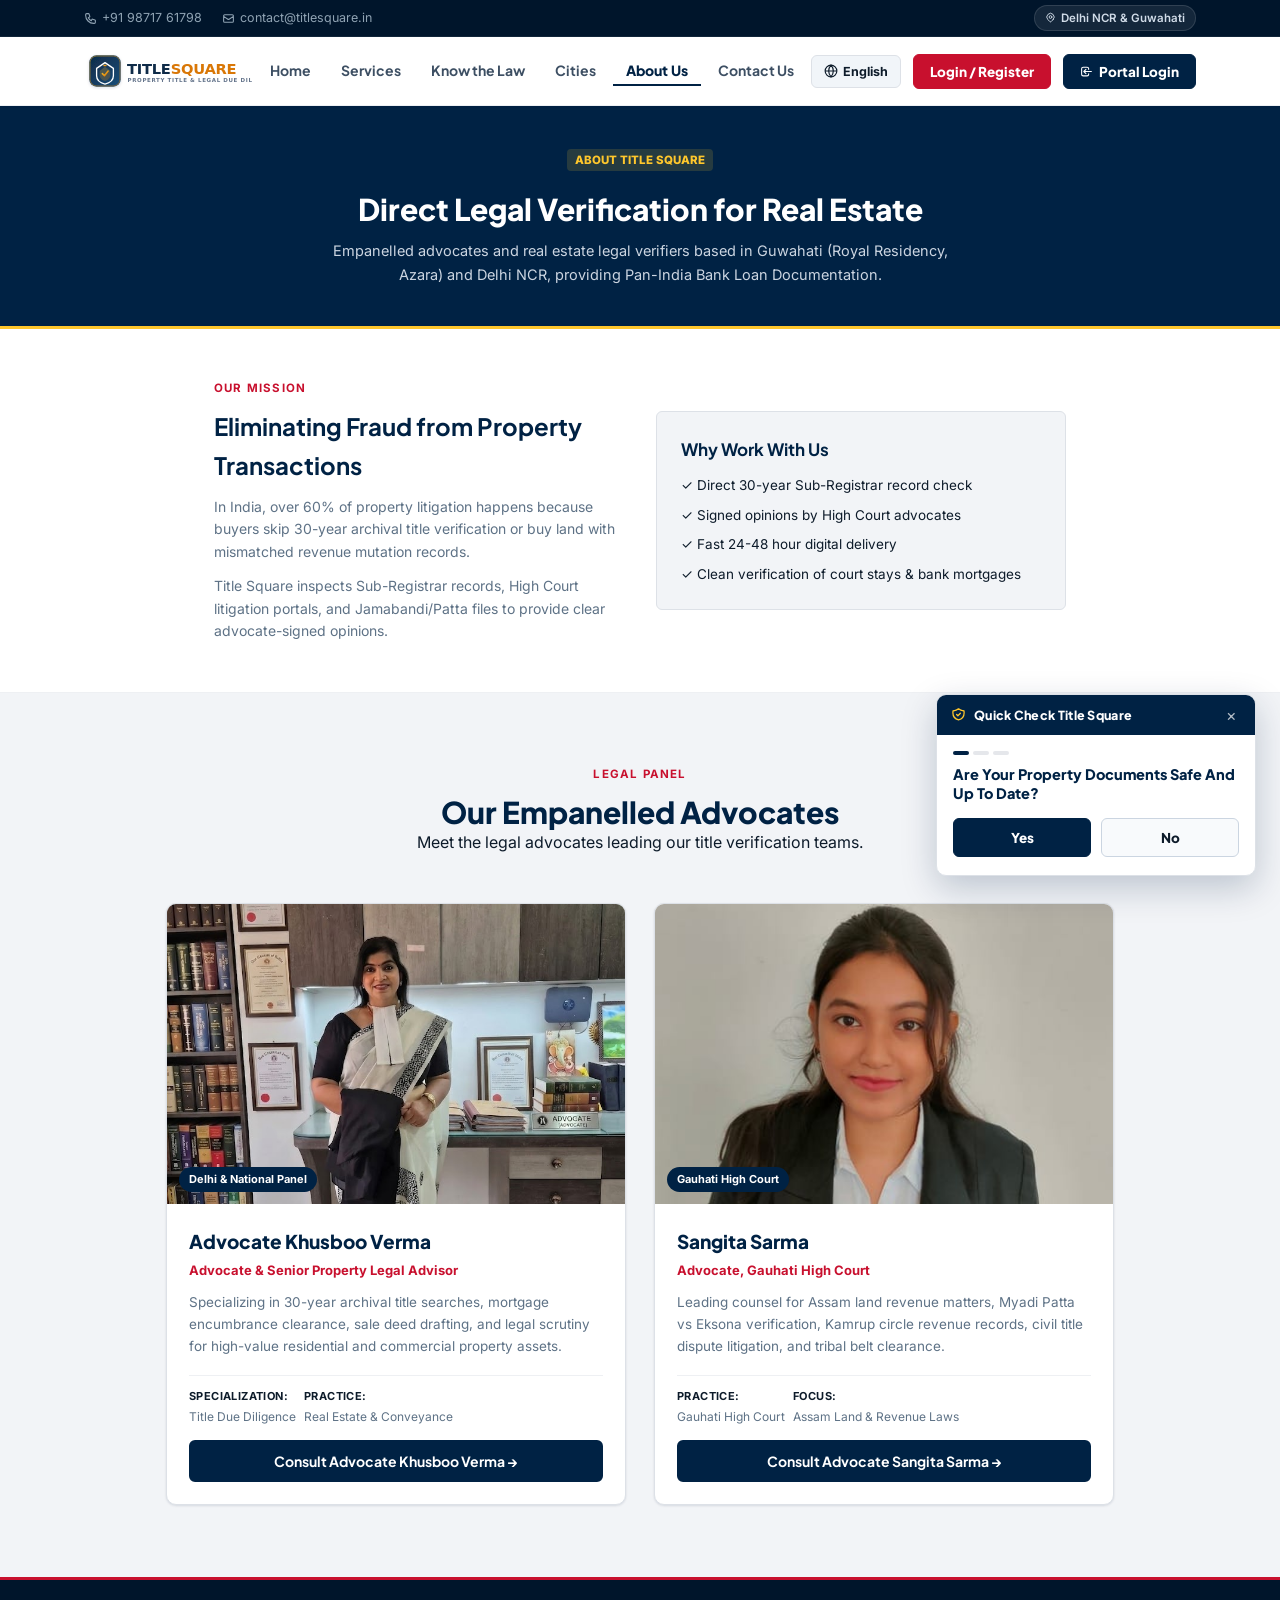
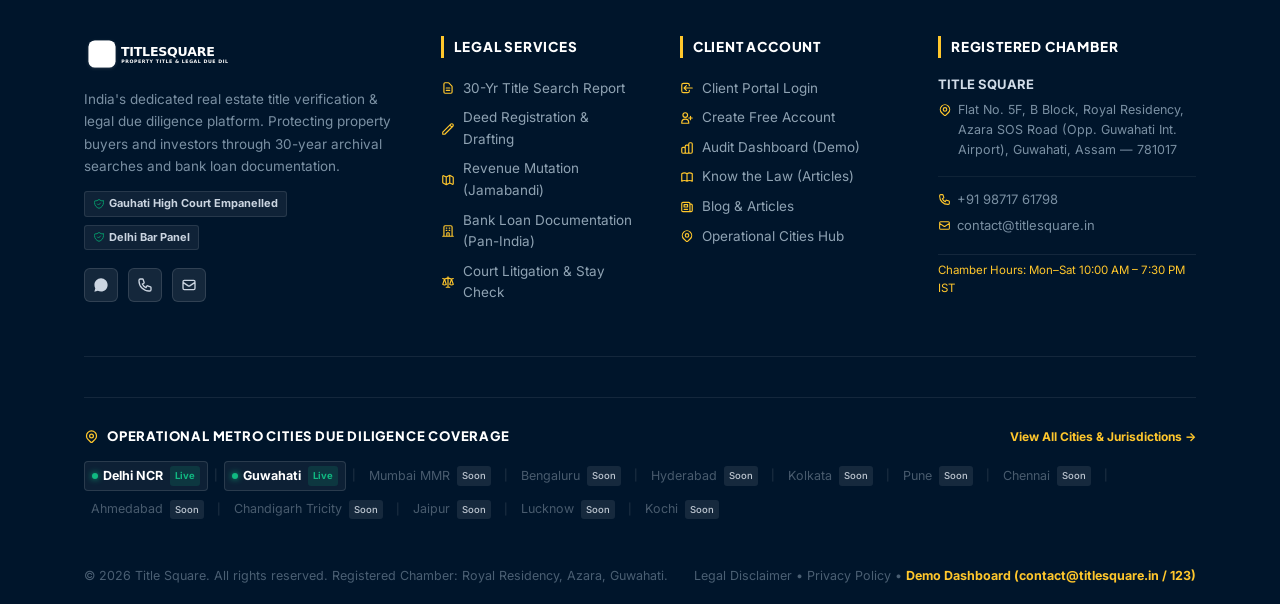
==== commit 032aff68: "Add responsive Title Square Gazette blog with interactive legal analysis and update contact, city di" ====
--- a/about-us.html
+++ b/about-us.html
@@ -17,13 +17,13 @@
   <div class="top-bar">
     <div class="container">
       <div class="top-bar-left">
-        <a href="tel:+919876543210">
+        <a href="tel:+919871761798">
           <svg width="13" height="13" fill="none" stroke="currentColor" stroke-width="2" viewBox="0 0 24 24"><path stroke-linecap="round" stroke-linejoin="round" d="M3 5a2 2 0 012-2h3.28a1 1 0 01.948.684l1.498 4.493a1 1 0 01-.502 1.21l-2.257 1.13a11.042 11.042 0 005.516 5.516l1.13-2.257a1 1 0 011.21-.502l4.493 1.498a1 1 0 01.684.949V19a2 2 0 01-2 2h-1C9.716 21 3 14.284 3 6V5z"/></svg>
-          +91 98765 43210
+          +91 98717 61798
         </a>
-        <a href="mailto:support@titlesquare.in">
+        <a href="mailto:contact@titlesquare.in">
           <svg width="13" height="13" fill="none" stroke="currentColor" stroke-width="2" viewBox="0 0 24 24"><path stroke-linecap="round" stroke-linejoin="round" d="M3 8l7.89 5.26a2 2 0 002.22 0L21 8M5 19h14a2 2 0 002-2V7a2 2 0 00-2-2H5a2 2 0 00-2 2v10a2 2 0 002 2z"/></svg>
-          support@titlesquare.in
+          contact@titlesquare.in
         </a>
       </div>
       <div class="top-bar-right">
@@ -64,7 +64,7 @@
           </button>
           <div style="font-size: 11.5px; color: var(--text-mid); line-height: 1.5;">
             <div data-i18n="top.cities">Delhi NCR &amp; Guwahati</div>
-            <a href="tel:+919876543210" style="color: var(--navy); font-weight: 700; text-decoration: none; display: inline-block; margin-top: 2px;">+91 98765 43210</a>
+            <a href="tel:+919871761798" style="color: var(--navy); font-weight: 700; text-decoration: none; display: inline-block; margin-top: 2px;">+91 98717 61798</a>
           </div>
         </div>
       </nav>
@@ -211,13 +211,13 @@
           </div>
 
           <div class="footer-social-row">
-            <a href="https://wa.me/919876543210" target="_blank" class="footer-social-icon" title="WhatsApp Legal Helpdesk">
+            <a href="https://wa.me/919871761798" target="_blank" class="footer-social-icon" title="WhatsApp Legal Helpdesk">
               <svg width="16" height="16" fill="currentColor" viewBox="0 0 24 24"><path d="M12.04 2c-5.46 0-9.91 4.45-9.91 9.91 0 1.75.46 3.45 1.32 4.95L2.05 22l5.25-1.38c1.45.79 3.08 1.21 4.74 1.21 5.46 0 9.91-4.45 9.91-9.91 0-2.65-1.03-5.14-2.9-7.01A9.816 9.816 0 0012.04 2z"/></svg>
             </a>
-            <a href="tel:+919876543210" class="footer-social-icon" title="Call Direct">
+            <a href="tel:+919871761798" class="footer-social-icon" title="Call Direct">
               <svg width="16" height="16" fill="none" stroke="currentColor" stroke-width="2" viewBox="0 0 24 24"><path stroke-linecap="round" stroke-linejoin="round" d="M3 5a2 2 0 012-2h3.28a1 1 0 01.948.684l1.498 4.493a1 1 0 01-.502 1.21l-2.257 1.13a11.042 11.042 0 005.516 5.516l1.13-2.257a1 1 0 011.21-.502l4.493 1.498a1 1 0 01.684.949V19a2 2 0 01-2 2h-1C9.716 21 3 14.284 3 6V5z"/></svg>
             </a>
-            <a href="mailto:support@titlesquare.in" class="footer-social-icon" title="Email Us">
+            <a href="mailto:contact@titlesquare.in" class="footer-social-icon" title="Email Us">
               <svg width="16" height="16" fill="none" stroke="currentColor" stroke-width="2" viewBox="0 0 24 24"><path stroke-linecap="round" stroke-linejoin="round" d="M3 8l7.89 5.26a2 2 0 002.22 0L21 8M5 19h14a2 2 0 002-2V7a2 2 0 00-2-2H5a2 2 0 00-2 2v10a2 2 0 002 2z"/></svg>
             </a>
           </div>
@@ -286,6 +286,12 @@
               <a href="know-the-law.html" class="footer-interactive-link">
                 <svg width="14" height="14" fill="none" stroke="currentColor" stroke-width="2" viewBox="0 0 24 24"><path stroke-linecap="round" stroke-linejoin="round" d="M12 6.253v13m0-13C10.832 5.477 9.246 5 7.5 5S4.168 5.477 3 6.253v13C4.168 18.477 5.754 18 7.5 18s3.332.477 4.5 1.253m0-13C13.168 5.477 14.754 5 16.5 5c1.747 0 3.332.477 4.5 1.253v13C19.832 18.477 18.247 18 16.5 18c-1.746 0-3.332.477-4.5 1.253"/></svg>
                 Know the Law (Articles)
+              </a>
+            </li>
+            <li>
+              <a href="blog.html" class="footer-interactive-link">
+                <svg width="14" height="14" fill="none" stroke="currentColor" stroke-width="2" viewBox="0 0 24 24"><path stroke-linecap="round" stroke-linejoin="round" d="M19 20H5a2 2 0 01-2-2V6a2 2 0 012-2h10a2 2 0 012 2v1m2 13a2 2 0 01-2-2V7m2 13a2 2 0 002-2V9a2 2 0 00-2-2h-2m-4-3H9M7 16h6M7 8h6v4H7V8z"/></svg>
+                Blog &amp; Articles
               </a>
             </li>
             <li>
@@ -309,13 +315,13 @@
               </span>
             </div>
             <div class="footer-contact-links">
-              <a href="tel:+919876543210" style="display: flex; align-items: center; gap: 6px;">
+              <a href="tel:+919871761798" style="display: flex; align-items: center; gap: 6px;">
                 <svg width="13" height="13" fill="none" stroke="currentColor" stroke-width="2" viewBox="0 0 24 24" style="color: var(--gold);"><path stroke-linecap="round" stroke-linejoin="round" d="M3 5a2 2 0 012-2h3.28a1 1 0 01.948.684l1.498 4.493a1 1 0 01-.502 1.21l-2.257 1.13a11.042 11.042 0 005.516 5.516l1.13-2.257a1 1 0 011.21-.502l4.493 1.498a1 1 0 01.684.949V19a2 2 0 01-2 2h-1C9.716 21 3 14.284 3 6V5z"/></svg>
-                +91 98765 43210
-              </a>
-              <a href="mailto:support@titlesquare.in" style="display: flex; align-items: center; gap: 6px;">
+                +91 98717 61798
+              </a>
+              <a href="mailto:contact@titlesquare.in" style="display: flex; align-items: center; gap: 6px;">
                 <svg width="13" height="13" fill="none" stroke="currentColor" stroke-width="2" viewBox="0 0 24 24" style="color: var(--gold);"><path stroke-linecap="round" stroke-linejoin="round" d="M3 8l7.89 5.26a2 2 0 002.22 0L21 8M5 19h14a2 2 0 002-2V7a2 2 0 00-2-2H5a2 2 0 00-2 2v10a2 2 0 002 2z"/></svg>
-                support@titlesquare.in
+                contact@titlesquare.in
               </a>
             </div>
             <div style="font-size: 11.5px; color: var(--gold); margin-top: 6px; padding-top: 6px; border-top: 1px solid rgba(255,255,255,0.08);">
@@ -326,9 +332,47 @@
 
       </div>
 
+      <!-- Footer Cities Coverage Directory (HomeLane Style) -->
+      <div class="footer-cities-strip">
+        <div class="footer-cities-header">
+          <div class="footer-cities-title">
+            <svg width="15" height="15" fill="none" stroke="currentColor" stroke-width="2" viewBox="0 0 24 24"><path stroke-linecap="round" stroke-linejoin="round" d="M17.657 16.657L13.414 20.9a1.998 1.998 0 01-2.827 0l-4.244-4.243a8 8 0 1111.314 0z"/><path stroke-linecap="round" stroke-linejoin="round" d="M15 11a3 3 0 11-6 0 3 3 0 016 0z"/></svg>
+            <span data-i18n="footer.hCitiesCoverage">Operational Metro Cities Due Diligence Coverage</span>
+          </div>
+          <a href="cities.html" class="footer-cities-hub-link" data-i18n="footer.viewAllCities">View All Cities &amp; Jurisdictions &rarr;</a>
+        </div>
+        <div class="footer-cities-links-wrap">
+          <a href="javascript:void(0)" class="footer-city-tag is-active-hub open-modal-trigger" data-city="Delhi NCR" title="Click to verify Delhi NCR Property"><span class="footer-city-dot"></span>Delhi NCR <span class="footer-city-live-pill">Live</span></a>
+          <span class="footer-city-divider">|</span>
+          <a href="javascript:void(0)" class="footer-city-tag is-active-hub open-modal-trigger" data-city="Guwahati" title="Click to verify Guwahati Assam Property"><span class="footer-city-dot"></span>Guwahati <span class="footer-city-live-pill">Live</span></a>
+          <span class="footer-city-divider">|</span>
+          <span class="footer-city-tag is-disabled-city" title="Mumbai MMR verification launching soon">Mumbai MMR <span class="footer-city-soon-pill">Soon</span></span>
+          <span class="footer-city-divider">|</span>
+          <span class="footer-city-tag is-disabled-city" title="Bengaluru verification launching soon">Bengaluru <span class="footer-city-soon-pill">Soon</span></span>
+          <span class="footer-city-divider">|</span>
+          <span class="footer-city-tag is-disabled-city" title="Hyderabad verification launching soon">Hyderabad <span class="footer-city-soon-pill">Soon</span></span>
+          <span class="footer-city-divider">|</span>
+          <span class="footer-city-tag is-disabled-city" title="Kolkata verification launching soon">Kolkata <span class="footer-city-soon-pill">Soon</span></span>
+          <span class="footer-city-divider">|</span>
+          <span class="footer-city-tag is-disabled-city" title="Pune verification launching soon">Pune <span class="footer-city-soon-pill">Soon</span></span>
+          <span class="footer-city-divider">|</span>
+          <span class="footer-city-tag is-disabled-city" title="Chennai verification launching soon">Chennai <span class="footer-city-soon-pill">Soon</span></span>
+          <span class="footer-city-divider">|</span>
+          <span class="footer-city-tag is-disabled-city" title="Ahmedabad verification launching soon">Ahmedabad <span class="footer-city-soon-pill">Soon</span></span>
+          <span class="footer-city-divider">|</span>
+          <span class="footer-city-tag is-disabled-city" title="Chandigarh Tricity verification launching soon">Chandigarh Tricity <span class="footer-city-soon-pill">Soon</span></span>
+          <span class="footer-city-divider">|</span>
+          <span class="footer-city-tag is-disabled-city" title="Jaipur verification launching soon">Jaipur <span class="footer-city-soon-pill">Soon</span></span>
+          <span class="footer-city-divider">|</span>
+          <span class="footer-city-tag is-disabled-city" title="Lucknow verification launching soon">Lucknow <span class="footer-city-soon-pill">Soon</span></span>
+          <span class="footer-city-divider">|</span>
+          <span class="footer-city-tag is-disabled-city" title="Kochi verification launching soon">Kochi <span class="footer-city-soon-pill">Soon</span></span>
+        </div>
+      </div>
+
       <div class="footer-bottom-bar">
         <p>&copy; 2026 Title Square. All rights reserved. Registered Chamber: Royal Residency, Azara, Guwahati.</p>
-        <p><a href="know-the-law.html">Legal Disclaimer</a> &bull; <a href="about-us.html">Privacy Policy</a> &bull; <a href="dashboard.html" style="color: var(--gold); font-weight: 700;">Demo Dashboard (admin@gmail.com / 123)</a></p>
+        <p><a href="know-the-law.html">Legal Disclaimer</a> &bull; <a href="about-us.html">Privacy Policy</a> &bull; <a href="dashboard.html" style="color: var(--gold); font-weight: 700;">Demo Dashboard (contact@titlesquare.in / 123)</a></p>
       </div>
     </div>
   </footer>
@@ -337,7 +381,7 @@
   <nav class="mobile-sticky-bottom">
     <a href="index.html" class="m-tab-item"><svg fill="none" stroke="currentColor" stroke-width="2" viewBox="0 0 24 24"><path stroke-linecap="round" stroke-linejoin="round" d="M3 12l2-2m0 0l7-7 7 7M5 10v10a1 1 0 001 1h3m10-11l2 2m-2-2v10a1 1 0 01-1 1h-3m-6 0a1 1 0 001-1v-4a1 1 0 011-1h2a1 1 0 011 1v4a1 1 0 001 1m-6 0h6"/></svg><span>Home</span></a>
     <a href="services.html" class="m-tab-item"><svg fill="none" stroke="currentColor" stroke-width="2" viewBox="0 0 24 24"><path stroke-linecap="round" stroke-linejoin="round" d="M9 12h6m-6 4h6m2 5H7a2 2 0 01-2-2V5a2 2 0 012-2h5.586a1 1 0 01.707.293l5.414 5.414a1 1 0 01.293.707V19a2 2 0 01-2 2z"/></svg><span>Services</span></a>
-    <a href="#" class="m-center-action open-modal-trigger"><div class="m-center-btn"><span class="m-center-free-badge">FREE</span><svg width="22" height="22" fill="none" stroke="#fff" stroke-width="2.2" viewBox="0 0 24 24"><path stroke-linecap="round" stroke-linejoin="round" d="M9 12l2 2 4-4m5.618-4.016A11.955 11.955 0 0112 2.944a11.955 11.955 0 01-8.618 3.04A12.02 12.02 0 003 9c0 5.591 3.824 10.29 9 11.622 5.176-1.332 9-6.03 9-11.622 0-1.042-.133-2.052-.382-3.016z"/></svg></div><span class="m-center-text">Get Report</span></a>
+    <a href="#" class="m-center-action open-modal-trigger"><div class="m-center-btn"><span class="m-center-free-badge">FREE</span><svg width="22" height="22" fill="none" stroke="#fff" stroke-width="2.2" viewBox="0 0 24 24"><path stroke-linecap="round" stroke-linejoin="round" d="M9 12l2 2 4-4m5.618-4.016A11.955 11.955 0 0112 2.944a11.955 11.955 0 01-8.618 3.04A12.02 12.02 0 003 9c0 5.591 3.824 10.29 9 11.622 5.176-1.332 9-6.03 9-11.622 0-1.042-.133-2.052-.382-3.016z"/></svg></div><span class="m-center-text">Get Jamabandi</span></a>
     <a href="cities.html" class="m-tab-item"><svg fill="none" stroke="currentColor" stroke-width="2" viewBox="0 0 24 24"><path stroke-linecap="round" stroke-linejoin="round" d="M17.657 16.657L13.414 20.9a1.998 1.998 0 01-2.827 0l-4.244-4.243a8 8 0 1111.314 0z"/><path stroke-linecap="round" stroke-linejoin="round" d="M15 11a3 3 0 11-6 0 3 3 0 016 0z"/></svg><span>Cities</span></a>
     <a href="contact-us.html" class="m-tab-item"><svg fill="none" stroke="currentColor" stroke-width="2" viewBox="0 0 24 24"><path stroke-linecap="round" stroke-linejoin="round" d="M3 5a2 2 0 012-2h3.28a1 1 0 01.948.684l1.498 4.493a1 1 0 01-.502 1.21l-2.257 1.13a11.042 11.042 0 005.516 5.516l1.13-2.257a1 1 0 011.21-.502l4.493 1.498a1 1 0 01.684.949V19a2 2 0 01-2 2h-1C9.716 21 3 14.284 3 6V5z"/></svg><span>Contact</span></a>
   </nav>
@@ -347,15 +391,33 @@
     <div class="modal-dialog-card">
       <button class="modal-x-btn" id="modalCloseBtn">✕</button>
       <div class="modal-banner">
-        <h4>Consult Legal Advocate</h4>
+        <h4>Get Jamabandi Copy</h4>
         <p>Verified by High Court Advocates</p>
       </div>
       <div class="modal-padding">
         <form class="ajax-form">
           <div class="field-wrap"><label>Your Name</label><input type="text" class="field-control" placeholder="Enter full name" required></div>
           <div class="field-wrap"><label>Mobile Number</label><input type="tel" class="field-control" pattern="[0-9]{10}" placeholder="10-digit number" required></div>
-          <div class="field-wrap"><label>City</label><select class="field-control" required><option value="Delhi NCR">Delhi NCR</option><option value="Guwahati">Guwahati</option><option value="Other">Other</option></select></div>
-          <button type="submit" class="btn-modal-red">Submit Request →</button>
+          <div class="field-wrap"><label>City</label><select class="field-control" required>
+            <optgroup label="Operational Metro Hubs (Active)">
+              <option value="Delhi NCR" selected>Delhi NCR (Live)</option>
+              <option value="Guwahati">Guwahati, Assam (Live Chamber)</option>
+            </optgroup>
+            <optgroup label="Upcoming Jurisdictions (Coming Soon)">
+              <option value="Mumbai" disabled>Mumbai MMR (Coming Soon)</option>
+              <option value="Bengaluru" disabled>Bengaluru (Coming Soon)</option>
+              <option value="Hyderabad" disabled>Hyderabad (Coming Soon)</option>
+              <option value="Kolkata" disabled>Kolkata (Coming Soon)</option>
+              <option value="Pune" disabled>Pune (Coming Soon)</option>
+              <option value="Chennai" disabled>Chennai (Coming Soon)</option>
+              <option value="Ahmedabad" disabled>Ahmedabad (Coming Soon)</option>
+              <option value="Chandigarh" disabled>Chandigarh Tricity (Coming Soon)</option>
+              <option value="Jaipur" disabled>Jaipur (Coming Soon)</option>
+              <option value="Lucknow" disabled>Lucknow (Coming Soon)</option>
+              <option value="Kochi" disabled>Kochi (Coming Soon)</option>
+            </optgroup>
+          </select></div>
+          <button type="submit" class="btn-modal-red">Get My Free Jamabandi Copy</button>
         </form>
       </div>
     </div>
@@ -446,7 +508,7 @@
                 <span class="auth-input-icon">
                   <svg width="16" height="16" fill="none" stroke="currentColor" stroke-width="2" viewBox="0 0 24 24"><path stroke-linecap="round" stroke-linejoin="round" d="M3 5a2 2 0 012-2h3.28a1 1 0 01.948.684l1.498 4.493a1 1 0 01-.502 1.21l-2.257 1.13a11.042 11.042 0 005.516 5.516l1.13-2.257a1 1 0 011.21-.502l4.493 1.498a1 1 0 01.684.949V19a2 2 0 01-2 2h-1C9.716 21 3 14.284 3 6V5z"/></svg>
                 </span>
-                <input type="tel" class="auth-input-control" pattern="[0-9]{10}" placeholder="9876543210" required id="regMobile">
+                <input type="tel" class="auth-input-control" pattern="[0-9]{10}" placeholder="9871761798" required id="regMobile">
               </div>
             </div>
 
@@ -495,7 +557,7 @@
           <p class="auth-subtitle" data-i18n="auth.logSub">Access your property audits, dockets &amp; certificates.</p>
 
           <div class="auth-demo-hint">
-            <span><strong>Demo Portal:</strong> <code>admin@gmail.com</code> | <code>9876543210</code> | <code>123</code></span>
+            <span><strong>Demo Portal:</strong> <code>contact@titlesquare.in</code> | <code>9871761798</code> | <code>123</code></span>
             <button type="button" class="auth-demo-fill-btn" id="fillDemoLogin" data-i18n="auth.demoFill">Auto Fill</button>
           </div>
 
@@ -506,7 +568,7 @@
                 <span class="auth-input-icon">
                   <svg width="16" height="16" fill="none" stroke="currentColor" stroke-width="2" viewBox="0 0 24 24"><path stroke-linecap="round" stroke-linejoin="round" d="M16 7a4 4 0 11-8 0 4 4 0 018 0zM12 14a7 7 0 00-7 7h14a7 7 0 00-7-7z"/></svg>
                 </span>
-                <input type="text" class="auth-input-control" placeholder="admin@gmail.com / 9876543210 / admin" required id="loginEmail" data-i18n-ph="auth.idPlaceholder">
+                <input type="text" class="auth-input-control" placeholder="contact@titlesquare.in / 9871761798 / admin" required id="loginEmail" data-i18n-ph="auth.idPlaceholder">
               </div>
             </div>
 
--- a/css/components.css
+++ b/css/components.css
@@ -655,7 +655,7 @@
   display: flex;
   align-items: center;
   justify-content: center;
-  z-index: 2000;
+  z-index: 3000;
   opacity: 0;
   visibility: hidden;
   transition: all .2s;
@@ -1030,7 +1030,7 @@
   display: flex;
   align-items: center;
   justify-content: center;
-  z-index: 2300;
+  z-index: 3050;
   opacity: 0;
   visibility: hidden;
   transition: all .25s ease;
@@ -1769,47 +1769,55 @@
   margin-bottom: 14px;
 }
 
-.quick-check-actions {
+.quick-check-actions,
+.quick-check-btn-row {
   display: grid;
   grid-template-columns: 1fr 1fr;
   gap: 10px;
-}
-
-.quick-check-btn-yes {
-  padding: 9px 12px;
-  background: var(--navy);
-  color: #ffffff;
-  font-family: var(--font-h);
-  font-size: 13px;
-  font-weight: 800;
-  border: none;
+  margin-top: 8px;
+}
+
+.qc-btn,
+.quick-check-btn-yes,
+.quick-check-btn-no {
+  padding: 10px 14px;
+  font-family: var(--font-h);
+  font-size: 13.5px;
+  font-weight: 800;
   border-radius: var(--r-sm);
   cursor: pointer;
   text-align: center;
-  transition: background .15s;
-}
-
+  transition: all .15s ease;
+  outline: none;
+}
+
+.qc-btn-yes,
+.quick-check-btn-yes {
+  background: var(--navy);
+  color: #ffffff;
+  border: 1.5px solid var(--navy);
+}
+
+.qc-btn-yes:hover,
 .quick-check-btn-yes:hover {
   background: var(--navy-dark);
-}
-
+  border-color: var(--navy-dark);
+  transform: translateY(-1px);
+}
+
+.qc-btn-no,
 .quick-check-btn-no {
-  padding: 9px 12px;
-  background: #ffffff;
+  background: #f8fafc;
   color: var(--text-dark);
-  font-family: var(--font-h);
-  font-size: 13px;
-  font-weight: 800;
-  border: 1.5px solid var(--border);
-  border-radius: var(--r-sm);
-  cursor: pointer;
-  text-align: center;
-  transition: all .15s;
-}
-
+  border: 1.5px solid #cbd5e1;
+}
+
+.qc-btn-no:hover,
 .quick-check-btn-no:hover {
   border-color: var(--red);
   color: var(--red);
+  background: #fff;
+  transform: translateY(-1px);
 }
 
 .quick-check-result {
@@ -1854,7 +1862,7 @@
   display: flex;
   align-items: center;
   justify-content: center;
-  z-index: 2200;
+  z-index: 3100;
   opacity: 0;
   visibility: hidden;
   transition: all .25s ease;
@@ -2190,3 +2198,1272 @@
 .footer-badge-pill svg {
   color: var(--green);
 }
+
+/* ============================================================
+   METRO CITIES UNIFIED GRID & LOAD MORE
+   ============================================================ */
+.metro-cities-unified-grid {
+  display: grid;
+  grid-template-columns: repeat(auto-fill, minmax(290px, 1fr));
+  gap: 22px;
+}
+
+.metro-city-card {
+  background: #ffffff;
+  border: 1.5px solid var(--border);
+  border-radius: var(--r-md);
+  padding: 22px;
+  display: flex;
+  flex-direction: column;
+  justify-content: space-between;
+  box-shadow: var(--shadow-sm);
+  transition: transform 0.22s ease, box-shadow 0.22s ease, border-color 0.22s ease;
+  position: relative;
+}
+
+.metro-city-card:hover {
+  transform: translateY(-3px);
+  box-shadow: var(--shadow-md);
+}
+
+.metro-city-card--live {
+  border-color: var(--green);
+}
+
+.metro-city-card--expanded {
+  border-color: #3b82f6;
+}
+
+.metro-city-card--upcoming {
+  border-color: var(--border);
+  background: #fafbfd;
+}
+
+.metro-city-card-header {
+  display: flex;
+  justify-content: space-between;
+  align-items: flex-start;
+  gap: 12px;
+  margin-bottom: 12px;
+}
+
+.metro-city-card-title {
+  font-family: var(--font-h);
+  font-size: 19px;
+  font-weight: 800;
+  color: var(--navy);
+  margin: 0;
+  display: flex;
+  align-items: center;
+  gap: 8px;
+}
+
+.metro-city-card-state {
+  font-size: 11.5px;
+  color: var(--text-mid);
+  font-weight: 600;
+  display: block;
+  margin-top: 2px;
+}
+
+.metro-city-card-desc {
+  font-size: 13px;
+  color: var(--text-muted);
+  line-height: 1.5;
+  margin-bottom: 14px;
+}
+
+.metro-city-card-features {
+  list-style: none;
+  padding: 0;
+  margin: 0 0 18px 0;
+  display: flex;
+  flex-direction: column;
+  gap: 6px;
+  font-size: 12px;
+  color: var(--text-dark);
+}
+
+.metro-city-card-features li {
+  display: flex;
+  align-items: center;
+  gap: 7px;
+}
+
+.metro-city-card-features li svg {
+  color: var(--green);
+  flex-shrink: 0;
+}
+
+.metro-city-card-action {
+  margin-top: auto;
+}
+
+.badge-expanded-hub {
+  display: inline-flex;
+  align-items: center;
+  gap: 5px;
+  background: #eff6ff;
+  color: #1d4ed8;
+  border: 1px solid #bfdbfe;
+  font-size: 11px;
+  font-weight: 700;
+  padding: 3px 9px;
+  border-radius: var(--r-xl);
+  white-space: nowrap;
+}
+
+.badge-expanded-hub::before {
+  content: '';
+  width: 6px;
+  height: 6px;
+  background: #2563eb;
+  border-radius: 50%;
+  flex-shrink: 0;
+}
+
+.cities-load-more-wrap {
+  text-align: center;
+  margin-top: 36px;
+}
+
+.btn-load-more-cities {
+  display: inline-flex;
+  align-items: center;
+  gap: 8px;
+  background: #ffffff;
+  color: var(--navy);
+  border: 2px solid var(--navy);
+  font-family: var(--font-h);
+  font-size: 14.5px;
+  font-weight: 700;
+  padding: 12px 28px;
+  border-radius: var(--r-full);
+  cursor: pointer;
+  transition: all 0.2s ease;
+  box-shadow: 0 3px 12px rgba(0, 21, 43, 0.08);
+}
+
+.btn-load-more-cities:hover {
+  background: var(--navy);
+  color: #ffffff;
+  transform: translateY(-2px);
+  box-shadow: 0 6px 18px rgba(0, 21, 43, 0.16);
+}
+
+/* ============================================================
+   NEWSPAPER & EDITORIAL JOURNAL STYLES (The Legal Gazette)
+   ============================================================ */
+.newspaper-masthead {
+  background: #ffffff;
+  border-bottom: 3px double #1e293b;
+  padding: 24px 0 18px;
+  position: relative;
+}
+
+.newspaper-edition-bar {
+  display: flex;
+  justify-content: space-between;
+  align-items: center;
+  padding-bottom: 10px;
+  margin-bottom: 14px;
+  border-bottom: 1px solid #e2e8f0;
+  font-size: 11px;
+  font-weight: 700;
+  text-transform: uppercase;
+  letter-spacing: 0.8px;
+  color: var(--text-mid);
+  flex-wrap: wrap;
+  gap: 6px 12px;
+}
+
+.newspaper-title {
+  font-family: 'Playfair Display', Georgia, serif;
+  font-size: clamp(24px, 5.5vw, 42px);
+  font-weight: 900;
+  color: var(--navy-dark);
+  text-align: center;
+  letter-spacing: 0.5px;
+  margin: 0 0 6px;
+  line-height: 1.15;
+}
+
+.newspaper-title span {
+  color: var(--red);
+}
+
+.newspaper-tagline {
+  text-align: center;
+  font-family: 'Playfair Display', Georgia, serif;
+  font-style: italic;
+  font-size: clamp(12.5px, 2.8vw, 15.5px);
+  color: #475569;
+  max-width: 680px;
+  margin: 0 auto 14px;
+  line-height: 1.45;
+  padding: 0 8px;
+}
+
+.newspaper-sub-bar {
+  display: flex;
+  justify-content: center;
+  align-items: center;
+  gap: 12px 18px;
+  font-size: 11.5px;
+  font-weight: 700;
+  color: var(--navy);
+  border-top: 1px solid #1e293b;
+  border-bottom: 1px solid #1e293b;
+  padding: 8px 10px;
+  flex-wrap: wrap;
+  text-align: center;
+}
+
+.newspaper-sub-bar-item {
+  display: inline-flex;
+  align-items: center;
+  gap: 6px;
+  white-space: nowrap;
+}
+
+.newspaper-sub-bar-item svg {
+  color: var(--gold);
+}
+
+/* ============================================================
+   INTERACTIVE BLOG FEATURES: PROGRESS, SEARCH, ACTIONS, REACTIONS
+   ============================================================ */
+/* Top Reading Scroll Progress Bar */
+.reading-progress-track {
+  position: fixed;
+  top: 0;
+  left: 0;
+  width: 100%;
+  height: 3.5px;
+  background: transparent;
+  z-index: 9999;
+  pointer-events: none;
+}
+
+.reading-progress-bar {
+  height: 100%;
+  width: 0%;
+  background: linear-gradient(90deg, var(--gold) 0%, var(--red) 100%);
+  transition: width 0.08s ease;
+}
+
+/* Interactive Search Toolbar */
+.blog-interactive-toolbar {
+  display: flex;
+  align-items: center;
+  justify-content: space-between;
+  gap: 14px;
+  background: #ffffff;
+  border: 1px solid #cbd5e1;
+  border-radius: 8px;
+  padding: 10px 16px;
+  margin: 20px 0 16px;
+  box-shadow: 0 2px 8px rgba(0, 21, 43, 0.04);
+  flex-wrap: wrap;
+}
+
+.blog-search-wrap {
+  display: flex;
+  align-items: center;
+  gap: 10px;
+  flex: 1;
+  min-width: 220px;
+}
+
+.blog-search-wrap svg {
+  color: var(--text-mid);
+  flex-shrink: 0;
+}
+
+.blog-search-input {
+  width: 100%;
+  border: none;
+  outline: none;
+  font-size: 13.5px;
+  font-family: var(--font-b);
+  color: var(--navy);
+  background: transparent;
+}
+
+.blog-search-input::placeholder {
+  color: #94a3b8;
+}
+
+.blog-search-clear {
+  background: none;
+  border: none;
+  color: #94a3b8;
+  font-size: 18px;
+  cursor: pointer;
+  padding: 0 4px;
+  line-height: 1;
+}
+
+.blog-search-clear:hover {
+  color: var(--navy);
+}
+
+.blog-stats-pill {
+  font-size: 11.5px;
+  font-weight: 700;
+  color: #0369a1;
+  background: #e0f2fe;
+  padding: 3px 10px;
+  border-radius: 12px;
+  white-space: nowrap;
+}
+
+/* Article Interactive Action Buttons */
+.article-action-row {
+  display: flex;
+  align-items: center;
+  gap: 8px;
+  padding: 10px 0 12px;
+  margin-bottom: 12px;
+  border-bottom: 1px dashed #e2e8f0;
+  flex-wrap: wrap;
+}
+
+.btn-article-action {
+  display: inline-flex;
+  align-items: center;
+  gap: 5px;
+  background: #f8fafc;
+  border: 1px solid #cbd5e1;
+  border-radius: 4px;
+  padding: 5px 10px;
+  font-size: 11.5px;
+  font-weight: 700;
+  color: var(--navy);
+  cursor: pointer;
+  transition: all 0.15s ease;
+  font-family: var(--font-b);
+}
+
+.btn-article-action:hover {
+  background: #ffffff;
+  border-color: var(--navy);
+  color: var(--navy-dark);
+  transform: translateY(-1px);
+}
+
+.btn-article-action.is-bookmarked {
+  background: #fef3c7;
+  border-color: var(--gold);
+  color: #92400e;
+}
+
+.btn-article-action.is-bookmarked svg {
+  fill: currentColor;
+}
+
+/* Comment Upvoting */
+.btn-like-comment {
+  display: inline-flex;
+  align-items: center;
+  gap: 4px;
+  background: transparent;
+  border: 1px solid #cbd5e1;
+  border-radius: 14px;
+  padding: 3px 8px;
+  font-size: 11px;
+  font-weight: 700;
+  color: var(--text-mid);
+  cursor: pointer;
+  transition: all 0.15s ease;
+  margin-top: 8px;
+}
+
+.btn-like-comment:hover {
+  background: #ffffff;
+  color: var(--navy);
+  border-color: var(--navy);
+}
+
+.btn-like-comment.has-liked {
+  background: #fee2e2;
+  border-color: #fca5a5;
+  color: var(--red);
+}
+
+.btn-like-comment.has-liked svg {
+  fill: currentColor;
+}
+
+/* Floating Toast Notification */
+.blog-toast {
+  position: fixed;
+  bottom: 84px;
+  left: 50%;
+  transform: translateX(-50%) translateY(30px);
+  background: var(--navy-dark);
+  color: #ffffff;
+  padding: 10px 20px;
+  border-radius: 24px;
+  font-size: 12.5px;
+  font-weight: 700;
+  box-shadow: 0 8px 24px rgba(0, 21, 43, 0.28);
+  border: 1px solid var(--gold);
+  opacity: 0;
+  pointer-events: none;
+  transition: all 0.3s cubic-bezier(0.4, 0, 0.2, 1);
+  z-index: 9999;
+  display: flex;
+  align-items: center;
+  gap: 8px;
+}
+
+.blog-toast.is-active {
+  transform: translateX(-50%) translateY(0);
+  opacity: 1;
+}
+
+/* Blog Banner Badges */
+.blog-banner-badges {
+  display: inline-flex;
+  align-items: center;
+  justify-content: center;
+  gap: 16px;
+  flex-wrap: wrap;
+  background: rgba(255, 255, 255, 0.08);
+  border: 1px solid rgba(255, 255, 255, 0.12);
+  padding: 6px 16px;
+  border-radius: 30px;
+  margin-top: 4px;
+}
+
+.blog-banner-badge-item {
+  display: inline-flex;
+  align-items: center;
+  gap: 6px;
+  font-size: 12px;
+  color: #e2e8f0;
+  font-weight: 600;
+}
+
+/* Category Filter Tabs (Horizontal Scrollable Pills) */
+.blog-filter-bar {
+  display: flex;
+  gap: 8px;
+  overflow-x: auto;
+  -webkit-overflow-scrolling: touch;
+  padding: 4px 2px 14px;
+  margin: 24px 0 28px;
+  border-bottom: 1.5px solid #e2e8f0;
+  scrollbar-width: none;
+}
+
+.blog-filter-bar::-webkit-scrollbar {
+  display: none;
+}
+
+.blog-filter-btn {
+  flex-shrink: 0;
+  white-space: nowrap;
+  background: #ffffff;
+  border: 1.5px solid #cbd5e1;
+  padding: 8px 16px;
+  border-radius: 20px;
+  font-size: 12.5px;
+  font-weight: 700;
+  letter-spacing: 0.3px;
+  color: var(--navy);
+  cursor: pointer;
+  transition: all 0.2s ease;
+}
+
+.blog-filter-btn:hover,
+.blog-filter-btn.is-active {
+  background: var(--navy);
+  color: #ffffff;
+  border-color: var(--navy);
+  box-shadow: 0 3px 10px rgba(0, 34, 68, 0.2);
+}
+
+.blog-page-grid {
+  display: grid;
+  grid-template-columns: 1fr 340px;
+  gap: 40px;
+  align-items: flex-start;
+}
+
+.blog-main-column {
+  display: flex;
+  flex-direction: column;
+  gap: 36px;
+}
+
+/* Newspaper Article Card */
+.blog-post-card {
+  background: #ffffff;
+  border: 1px solid #dcdfe4;
+  border-top: 4px solid var(--navy);
+  border-radius: 6px;
+  padding: 32px 34px;
+  box-shadow: 0 4px 16px rgba(0, 21, 43, 0.05);
+  transition: transform 0.2s ease, box-shadow 0.2s ease;
+  position: relative;
+}
+
+.blog-post-card:hover {
+  box-shadow: 0 8px 24px rgba(0, 21, 43, 0.09);
+}
+
+.blog-post-meta {
+  display: flex;
+  align-items: center;
+  gap: 12px;
+  margin-bottom: 14px;
+  flex-wrap: wrap;
+  border-bottom: 1px solid #f1f5f9;
+  padding-bottom: 12px;
+}
+
+.blog-badge-tag {
+  font-size: 10.5px;
+  font-weight: 800;
+  padding: 3px 8px;
+  border-radius: 3px;
+  text-transform: uppercase;
+  letter-spacing: 0.6px;
+}
+
+.blog-badge-tag--delhi {
+  background: #eff6ff;
+  color: #1d4ed8;
+  border: 1px solid #bfdbfe;
+}
+
+.blog-badge-tag--assam {
+  background: #fef3c7;
+  color: #92400e;
+  border: 1px solid #fde68a;
+}
+
+.blog-badge-tag--bank {
+  background: #dcfce7;
+  color: #166534;
+  border: 1px solid #bbf7d0;
+}
+
+.blog-badge-tag--fraud {
+  background: #fee2e2;
+  color: #991b1b;
+  border: 1px solid #fecaca;
+}
+
+.blog-post-date {
+  font-size: 12px;
+  font-weight: 600;
+  color: #64748b;
+  display: inline-flex;
+  align-items: center;
+  gap: 5px;
+  margin-left: auto;
+}
+
+.blog-post-title {
+  font-family: 'Playfair Display', Georgia, serif;
+  font-size: 26px;
+  font-weight: 800;
+  line-height: 1.3;
+  color: var(--navy-dark);
+  margin-bottom: 14px;
+}
+
+.blog-post-title a {
+  color: var(--navy-dark);
+  text-decoration: none;
+  transition: color 0.18s ease;
+}
+
+.blog-post-title a:hover {
+  color: var(--red);
+}
+
+.blog-lead-paragraph {
+  font-size: 16px;
+  color: #334155;
+  line-height: 1.7;
+  font-weight: 500;
+  margin-bottom: 22px;
+  border-left: 3px solid var(--gold);
+  padding-left: 16px;
+  font-style: italic;
+}
+
+/* Article Body Typography */
+.article-full-body {
+  margin-top: 18px;
+  padding-top: 20px;
+  border-top: 1px solid #e2e8f0;
+  font-size: 15px;
+  line-height: 1.8;
+  color: #334155;
+}
+
+.article-full-body h4 {
+  font-family: 'Playfair Display', Georgia, serif;
+  font-size: 19px;
+  font-weight: 800;
+  color: var(--navy-dark);
+  margin: 22px 0 10px;
+  display: flex;
+  align-items: center;
+  gap: 8px;
+}
+
+.article-full-body p {
+  margin-bottom: 14px;
+}
+
+.article-full-body ul {
+  padding-left: 22px;
+  margin-bottom: 16px;
+}
+
+.article-full-body li {
+  margin-bottom: 8px;
+}
+
+.article-callout-box {
+  background: #f8fafc;
+  border-left: 4px solid var(--navy);
+  padding: 16px 20px;
+  border-radius: 0 var(--r-sm) var(--r-sm) 0;
+  margin: 20px 0;
+  font-size: 14px;
+  line-height: 1.65;
+  border: 1px solid #e2e8f0;
+  border-left-width: 4px;
+}
+
+/* Internal Cross-Linking / Back-Link Anchor Box */
+.article-internal-links {
+  background: #f0f7ff;
+  border: 1.5px solid #bae6fd;
+  border-radius: var(--r-md);
+  padding: 20px 22px;
+  margin: 26px 0 18px;
+}
+
+.article-internal-links h5 {
+  font-family: var(--font-h);
+  font-size: 14px;
+  font-weight: 800;
+  color: #0369a1;
+  text-transform: uppercase;
+  letter-spacing: 0.6px;
+  margin: 0 0 12px;
+  display: flex;
+  align-items: center;
+  gap: 8px;
+}
+
+.article-internal-links ul {
+  list-style: none;
+  padding: 0;
+  margin: 0;
+  display: flex;
+  flex-direction: column;
+  gap: 8px;
+}
+
+.article-internal-links li {
+  font-size: 13.5px;
+  line-height: 1.5;
+  display: flex;
+  align-items: baseline;
+  gap: 6px;
+}
+
+.article-internal-links a {
+  color: #0284c7;
+  font-weight: 700;
+  text-decoration: underline;
+  transition: color 0.15s ease;
+}
+
+.article-internal-links a:hover {
+  color: #0369a1;
+}
+
+/* Article Author Bio Strip */
+.blog-author-strip {
+  display: flex;
+  align-items: center;
+  justify-content: space-between;
+  padding-top: 18px;
+  margin-top: 24px;
+  border-top: 1px solid #e2e8f0;
+  gap: 16px;
+  flex-wrap: wrap;
+  background: #f8fafc;
+  padding: 16px 20px;
+  border-radius: 6px;
+}
+
+.blog-author-info {
+  display: flex;
+  align-items: center;
+  gap: 12px;
+}
+
+.blog-author-avatar {
+  width: 44px;
+  height: 44px;
+  border-radius: 50%;
+  background: var(--navy-dark);
+  color: #ffffff;
+  display: flex;
+  align-items: center;
+  justify-content: center;
+  font-weight: 800;
+  font-size: 15px;
+  border: 2px solid var(--gold);
+}
+
+.blog-author-name {
+  font-family: var(--font-h);
+  font-size: 14.5px;
+  font-weight: 800;
+  color: var(--navy);
+  line-height: 1.25;
+}
+
+.blog-author-designation {
+  font-size: 12px;
+  color: #64748b;
+  margin-top: 2px;
+}
+
+/* ============================================================
+   COMMENTS & DISCUSSION SECTION (NEWSPAPER STYLE)
+   ============================================================ */
+.article-comments-block {
+  margin-top: 28px;
+  padding-top: 24px;
+  border-top: 2px solid #e2e8f0;
+}
+
+.comments-header-row {
+  display: flex;
+  align-items: center;
+  justify-content: space-between;
+  margin-bottom: 20px;
+}
+
+.comments-title {
+  font-family: 'Playfair Display', Georgia, serif;
+  font-size: 19px;
+  font-weight: 800;
+  color: var(--navy-dark);
+  display: flex;
+  align-items: center;
+  gap: 8px;
+}
+
+.comments-count-pill {
+  font-family: var(--font-b);
+  font-size: 11px;
+  background: #e2e8f0;
+  color: #334155;
+  padding: 2px 8px;
+  border-radius: 12px;
+  font-weight: 700;
+}
+
+.comments-stream {
+  display: flex;
+  flex-direction: column;
+  gap: 14px;
+  margin-bottom: 24px;
+}
+
+.comment-card {
+  background: #f8fafc;
+  border: 1px solid #e2e8f0;
+  border-radius: 6px;
+  padding: 14px 18px;
+  font-size: 13.5px;
+}
+
+.comment-card-top {
+  display: flex;
+  justify-content: space-between;
+  align-items: center;
+  margin-bottom: 6px;
+}
+
+.comment-author-name {
+  font-weight: 800;
+  color: var(--navy);
+  font-size: 13px;
+}
+
+.comment-date {
+  font-size: 11.5px;
+  color: #94a3b8;
+}
+
+.comment-text {
+  color: #475569;
+  line-height: 1.5;
+  margin: 0;
+}
+
+.comment-advocate-badge {
+  background: #e0e7ff;
+  color: #4338ca;
+  font-size: 10px;
+  font-weight: 800;
+  padding: 1px 6px;
+  border-radius: 3px;
+  text-transform: uppercase;
+  margin-left: 6px;
+}
+
+/* Leave a Comment Form */
+.leave-comment-box {
+  background: #ffffff;
+  border: 1.5px dashed #cbd5e1;
+  border-radius: 6px;
+  padding: 20px 22px;
+}
+
+.leave-comment-title {
+  font-family: var(--font-h);
+  font-size: 15px;
+  font-weight: 800;
+  color: var(--navy-dark);
+  margin: 0 0 14px;
+  display: flex;
+  align-items: center;
+  gap: 8px;
+}
+
+.leave-comment-grid {
+  display: grid;
+  grid-template-columns: 1fr 1fr;
+  gap: 12px;
+  margin-bottom: 12px;
+}
+
+.comment-control {
+  width: 100%;
+  padding: 9px 12px;
+  border: 1px solid #cbd5e1;
+  border-radius: 4px;
+  font-size: 13px;
+  font-family: var(--font-b);
+  transition: border-color 0.15s ease;
+}
+
+.comment-control:focus {
+  outline: none;
+  border-color: var(--navy);
+  box-shadow: 0 0 0 3px rgba(0, 34, 68, 0.08);
+}
+
+.comment-textarea {
+  resize: vertical;
+  min-height: 80px;
+  margin-bottom: 12px;
+}
+
+.btn-submit-comment {
+  background: var(--navy);
+  color: #ffffff;
+  border: none;
+  padding: 10px 20px;
+  border-radius: 4px;
+  font-family: var(--font-h);
+  font-size: 13px;
+  font-weight: 800;
+  cursor: pointer;
+  transition: all 0.15s ease;
+  display: inline-flex;
+  align-items: center;
+  gap: 6px;
+}
+
+.btn-submit-comment:hover {
+  background: var(--navy-dark);
+  transform: translateY(-1px);
+}
+
+/* Sidebar Widgets */
+.blog-sidebar {
+  display: flex;
+  flex-direction: column;
+  gap: 24px;
+}
+
+.blog-widget-card {
+  background: #ffffff;
+  border: 1px solid #cbd5e1;
+  border-top: 3px solid var(--gold);
+  border-radius: 6px;
+  padding: 22px;
+  box-shadow: 0 2px 10px rgba(0, 21, 43, 0.04);
+}
+
+.blog-widget-title {
+  font-family: 'Playfair Display', Georgia, serif;
+  font-size: 17px;
+  font-weight: 800;
+  color: var(--navy);
+  margin-bottom: 14px;
+  display: flex;
+  align-items: center;
+  gap: 8px;
+  padding-bottom: 10px;
+  border-bottom: 1.5px solid #e2e8f0;
+}
+
+.blog-widget-list {
+  list-style: none;
+  padding: 0;
+  margin: 0;
+  display: flex;
+  flex-direction: column;
+  gap: 12px;
+}
+
+.blog-widget-item a {
+  display: block;
+  font-size: 13.5px;
+  font-weight: 700;
+  color: var(--navy);
+  text-decoration: none;
+  line-height: 1.4;
+  transition: color 0.15s ease;
+}
+
+.blog-widget-item a:hover {
+  color: var(--red);
+  text-decoration: underline;
+}
+
+.blog-widget-item span {
+  font-size: 11.5px;
+  color: #64748b;
+  margin-top: 2px;
+  display: block;
+}
+
+@media (max-width: 991px) {
+  .blog-page-grid {
+    grid-template-columns: 1fr;
+    gap: 32px;
+  }
+  .blog-sidebar {
+    order: 2;
+  }
+  .leave-comment-grid {
+    grid-template-columns: 1fr;
+  }
+}
+
+@media (max-width: 768px) {
+  .blog-content-section {
+    padding: 24px 0 48px !important;
+  }
+  .blog-banner-title {
+    font-size: 24px !important;
+  }
+  .blog-banner-badges {
+    gap: 8px;
+    padding: 6px 12px;
+    border-radius: 12px;
+  }
+  .blog-banner-badge-item {
+    font-size: 11px;
+  }
+  .blog-filter-bar {
+    margin: 16px 0 20px;
+    padding-bottom: 10px;
+    gap: 6px;
+  }
+  .blog-filter-btn {
+    padding: 6px 13px;
+    font-size: 11.5px;
+    border-radius: 16px;
+  }
+  .blog-post-card {
+    padding: 20px 16px;
+    border-radius: 8px;
+  }
+  .blog-post-meta {
+    gap: 8px;
+    margin-bottom: 10px;
+    padding-bottom: 10px;
+  }
+  .blog-post-title {
+    font-size: 19px;
+    line-height: 1.35;
+    margin-bottom: 10px;
+  }
+  .blog-lead-paragraph {
+    font-size: 13.5px;
+    line-height: 1.6;
+    padding-left: 10px;
+    margin-bottom: 14px;
+    border-left-width: 3px;
+  }
+  .article-full-body {
+    font-size: 13.5px;
+    line-height: 1.65;
+    margin-top: 14px;
+    padding-top: 14px;
+  }
+  .article-full-body h4 {
+    font-size: 16px;
+    margin: 16px 0 6px;
+  }
+  .article-full-body ul {
+    padding-left: 18px;
+  }
+  .article-callout-box {
+    padding: 12px 14px;
+    font-size: 12.5px;
+    margin: 14px 0;
+  }
+  .article-internal-links {
+    padding: 14px 14px;
+    margin: 18px 0 14px;
+  }
+  .article-internal-links h5 {
+    font-size: 12px;
+    margin-bottom: 8px;
+  }
+  .article-internal-links li {
+    font-size: 12px;
+    line-height: 1.45;
+  }
+  .blog-author-strip {
+    padding: 12px 14px;
+    flex-direction: column;
+    align-items: stretch;
+    gap: 12px;
+  }
+  .blog-author-info {
+    gap: 10px;
+  }
+  .blog-author-avatar {
+    width: 38px;
+    height: 38px;
+    font-size: 13px;
+  }
+  .blog-author-name {
+    font-size: 13.5px;
+  }
+  .blog-author-designation {
+    font-size: 11px;
+  }
+  .blog-read-btn {
+    width: 100%;
+    justify-content: center;
+    padding: 9px 14px;
+    font-size: 12.5px;
+  }
+  .article-comments-block {
+    margin-top: 18px;
+    padding-top: 16px;
+  }
+  .comments-title {
+    font-size: 16px;
+  }
+  .comment-card {
+    padding: 11px 12px;
+    font-size: 12.5px;
+  }
+  .comment-author-name {
+    font-size: 12px;
+  }
+  .comment-text {
+    font-size: 12px;
+  }
+  .leave-comment-box {
+    padding: 14px 12px;
+  }
+  .leave-comment-title {
+    font-size: 13.5px;
+    margin-bottom: 10px;
+  }
+  .btn-submit-comment {
+    width: 100%;
+    justify-content: center;
+    padding: 10px;
+    font-size: 12.5px;
+  }
+  .blog-interactive-toolbar {
+    padding: 8px 12px;
+    gap: 8px;
+    margin: 14px 0 16px;
+  }
+  .blog-search-input {
+    font-size: 12.5px;
+  }
+  .blog-stats-pill {
+    font-size: 10.5px;
+    padding: 2px 8px;
+  }
+  .article-action-row {
+    gap: 5px;
+    padding: 8px 0 10px;
+  }
+  .btn-article-action {
+    padding: 4px 7px;
+    font-size: 10.5px;
+  }
+}
+
+/* ============================================================
+   FOOTER CITIES COVERAGE DIRECTORY (HomeLane Style)
+   ============================================================ */
+.footer-cities-strip {
+  border-top: 1px solid rgba(255, 255, 255, 0.08);
+  margin-top: 40px;
+  padding-top: 28px;
+  padding-bottom: 24px;
+}
+
+.footer-cities-header {
+  display: flex;
+  align-items: center;
+  justify-content: space-between;
+  margin-bottom: 14px;
+  flex-wrap: wrap;
+  gap: 10px;
+}
+
+.footer-cities-title {
+  font-family: var(--font-h);
+  font-size: 13px;
+  font-weight: 800;
+  color: #ffffff;
+  text-transform: uppercase;
+  letter-spacing: 0.8px;
+  display: flex;
+  align-items: center;
+  gap: 8px;
+}
+
+.footer-cities-title svg {
+  color: var(--gold);
+}
+
+.footer-cities-hub-link {
+  font-size: 12px;
+  font-weight: 700;
+  color: var(--gold);
+  text-decoration: none;
+  display: inline-flex;
+  align-items: center;
+  gap: 4px;
+  transition: all 0.15s ease;
+}
+
+.footer-cities-hub-link:hover {
+  color: #ffffff;
+  text-decoration: underline;
+}
+
+.footer-cities-links-wrap {
+  display: flex;
+  flex-wrap: wrap;
+  align-items: center;
+  gap: 4px 6px;
+  line-height: 1.8;
+  font-size: 12.5px;
+}
+
+.footer-city-tag {
+  color: #728496;
+  text-decoration: none;
+  transition: all 0.15s ease;
+  display: inline-flex;
+  align-items: center;
+  gap: 5px;
+  padding: 3px 7px;
+  border-radius: 4px;
+}
+
+.footer-city-tag.is-active-hub {
+  color: #ffffff;
+  font-weight: 700;
+  cursor: pointer;
+  background: rgba(255, 255, 255, 0.05);
+  border: 1px solid rgba(255, 255, 255, 0.12);
+}
+
+.footer-city-tag.is-active-hub:hover {
+  color: #ffd000;
+  background: rgba(255, 199, 44, 0.15);
+  border-color: rgba(255, 199, 44, 0.4);
+  transform: translateY(-1px);
+}
+
+.footer-city-tag.is-disabled-city {
+  color: #556779;
+  cursor: not-allowed;
+  opacity: 0.85;
+  user-select: none;
+}
+
+.footer-city-tag.is-disabled-city:hover {
+  color: #8fa3b3;
+}
+
+.footer-city-soon-pill {
+  font-size: 9.5px;
+  color: #e2e8f0;
+  background: rgba(255, 255, 255, 0.1);
+  padding: 1px 5px;
+  border-radius: 3px;
+  margin-left: 2px;
+  font-weight: 500;
+}
+
+.footer-city-live-pill {
+  font-size: 9.5px;
+  color: #10b981;
+  background: rgba(16, 185, 129, 0.15);
+  padding: 1px 5px;
+  border-radius: 3px;
+  margin-left: 2px;
+  font-weight: 700;
+}
+
+.footer-city-dot {
+  width: 6px;
+  height: 6px;
+  border-radius: 50%;
+  background: #10b981;
+  display: inline-block;
+  box-shadow: 0 0 6px #10b981;
+}
+
+.footer-city-divider {
+  color: rgba(255, 255, 255, 0.14);
+  font-size: 11px;
+  user-select: none;
+}
+
+@media (max-width: 767px) {
+  .footer-cities-strip {
+    margin-top: 30px;
+    padding-top: 20px;
+    padding-bottom: 18px;
+  }
+  .footer-cities-links-wrap {
+    font-size: 12px;
+    gap: 3px 5px;
+  }
+}
--- a/css/responsive.css
+++ b/css/responsive.css
@@ -12,6 +12,26 @@
    TABLET & MOBILE NAVIGATION (max 991px)
    ============================================================ */
 @media (max-width: 991px) {
+  /* Prevent background scrolling when mobile drawer is open */
+  body.mobile-nav-open {
+    overflow: hidden;
+  }
+
+  /* Raise header above overlay so drawer is never blurred or dimmed by overlay shadow */
+  .site-header:has(.nav-menu.mobile-visible),
+  body.mobile-nav-open .site-header,
+  .site-header.mobile-nav-active {
+    z-index: 2500 !important;
+  }
+
+  /* Hide floating widgets when mobile menu is open to prevent overlapping */
+  body.mobile-nav-open .quick-check-widget,
+  body.mobile-nav-open .quick-check-reopen-pill {
+    opacity: 0 !important;
+    visibility: hidden !important;
+    pointer-events: none !important;
+  }
+
   /* Nav becomes a full-height slide-over drawer */
   .nav-menu {
     position: fixed;
@@ -29,7 +49,7 @@
     gap: 0;
     box-shadow: 8px 0 35px rgba(0, 21, 43, 0.25);
     transition: left 0.28s cubic-bezier(0.4, 0, 0.2, 1);
-    z-index: 2500;
+    z-index: 2501;
     overflow-y: auto;
     border-right: 1.5px solid var(--border);
   }
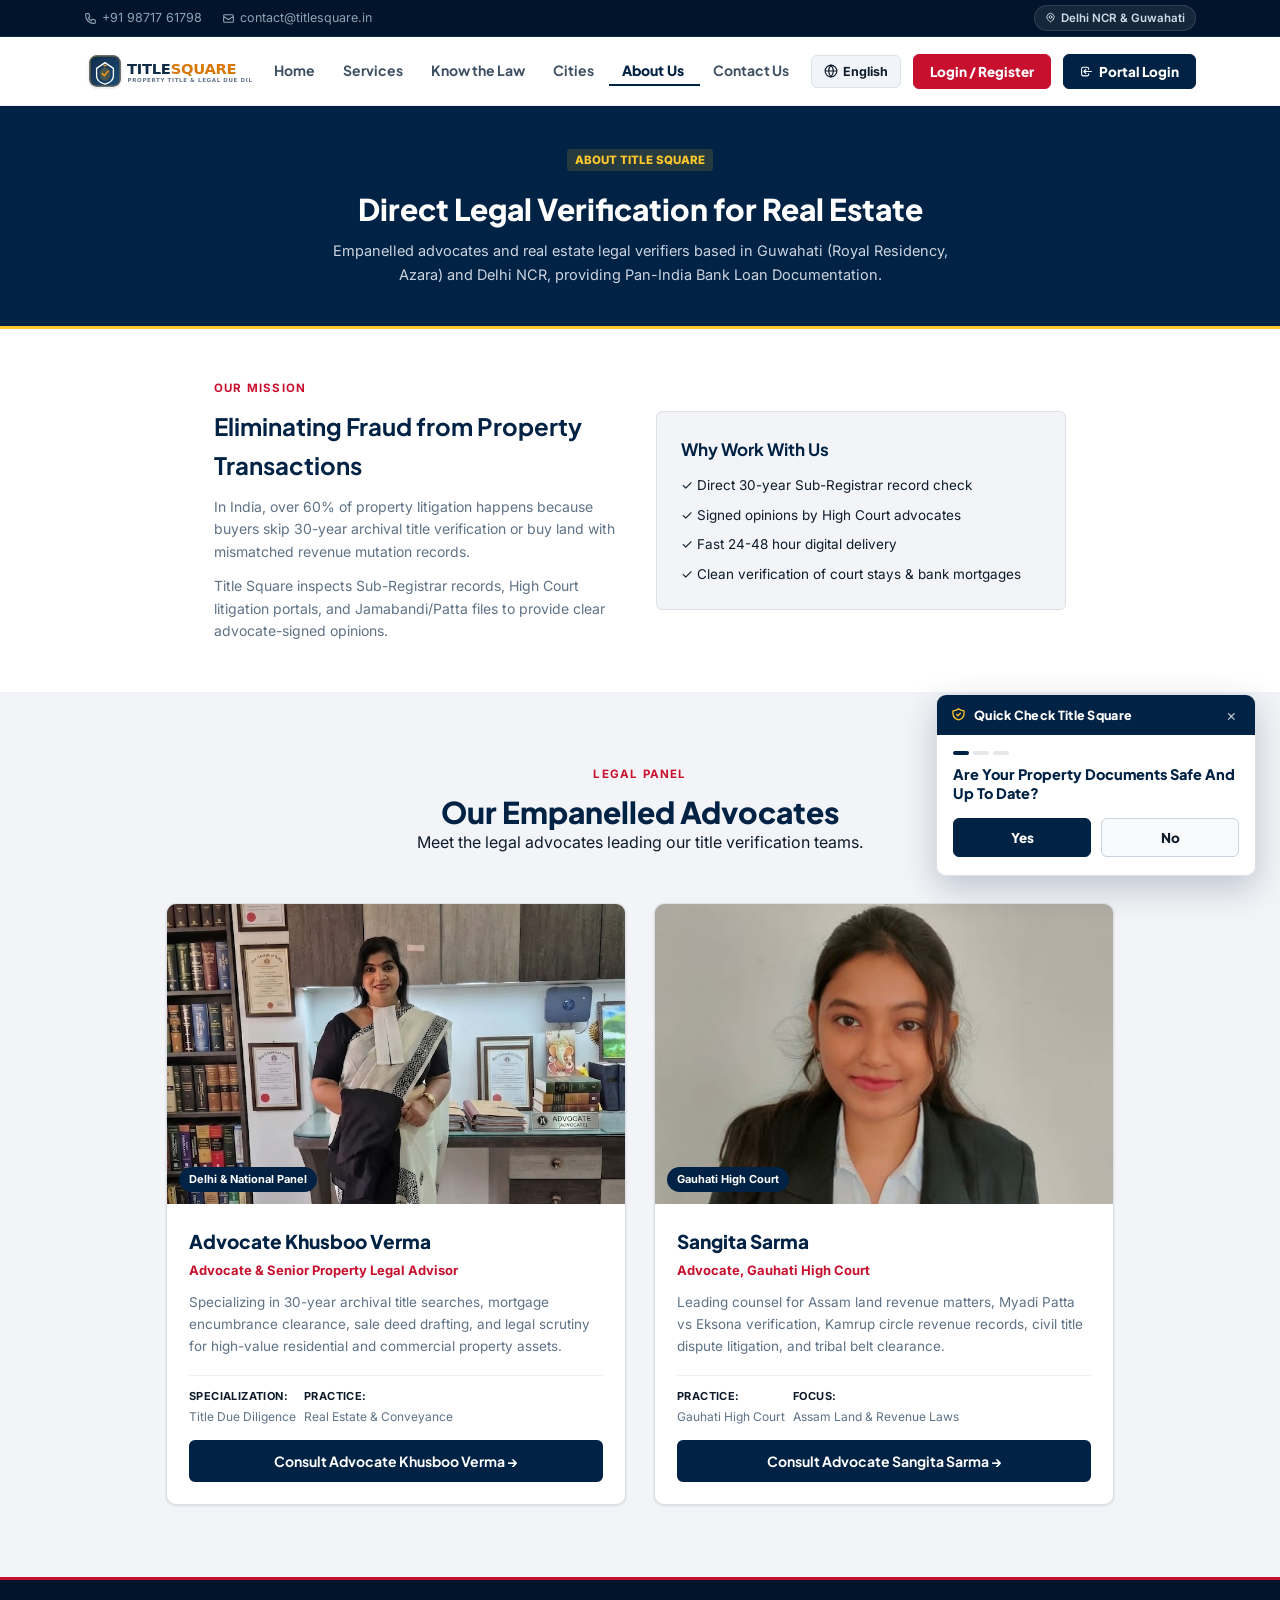
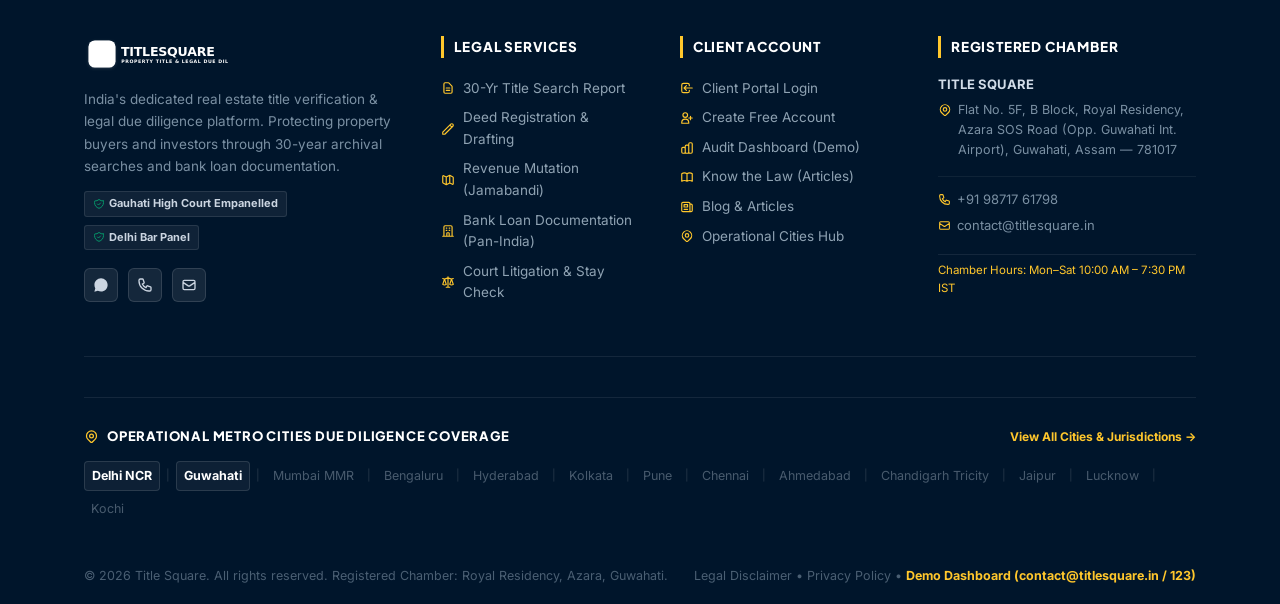
==== commit 35d6a219: "feat(nav): upgrade mobile navigation drawer with interactive legal utilities and styling" ====
--- a/about-us.html
+++ b/about-us.html
@@ -43,28 +43,164 @@
       </a>
       <nav class="nav-menu" id="navMenu">
         <div class="mobile-drawer-header">
-          <img src="assets/logo.svg" alt="Title Square" class="brand-logo-img" style="height: 32px;">
+          <div class="drawer-header-left">
+            <img src="assets/logo.svg" alt="Title Square" class="brand-logo-img" style="height: 30px;">
+            <span class="drawer-verified-tag">
+              <svg width="10" height="10" viewBox="0 0 24 24" fill="currentColor"><path d="M12 2L4 5v6.09c0 5.05 3.41 9.76 8 10.91 4.59-1.15 8-5.86 8-10.91V5l-8-3zm-1 14.5l-3.5-3.5 1.41-1.41L11 13.67l5.59-5.59L18 9.5l-7 7z"/></svg>
+              High Court Verified
+            </span>
+          </div>
           <button type="button" class="mobile-drawer-close" id="mobileDrawerClose" aria-label="Close Menu">&times;</button>
         </div>
+
+        <div class="drawer-consult-card">
+          <div class="dcc-top">
+            <div class="dcc-badge">
+              <span class="dcc-badge-pulse"></span>
+              Free Quick Check
+            </div>
+            <span class="dcc-deliv">24-48 Hr Express</span>
+          </div>
+          <div class="dcc-title">Instant Jamabandi &amp; Title Check</div>
+          <p class="dcc-desc">Direct Sub-Registrar &amp; revenue circle scrutiny before property deals.</p>
+          <button type="button" class="dcc-btn open-modal-trigger">
+            <span>Check My Property Now</span>
+            <svg width="13" height="13" fill="none" stroke="currentColor" stroke-width="2.2" viewBox="0 0 24 24"><path stroke-linecap="round" stroke-linejoin="round" d="M9 5l7 7-7 7"/></svg>
+          </button>
+        </div>
+
+        <div class="drawer-section-label">Navigation Menu</div>
         <div class="mobile-drawer-links">
-          <a href="index.html" class="nav-link" data-i18n="nav.home">Home</a>
-          <a href="services.html" class="nav-link" data-i18n="nav.services">Services</a>
-          <a href="know-the-law.html" class="nav-link" data-i18n="nav.knowLaw">Know the Law</a>
-          <a href="cities.html" class="nav-link" data-i18n="nav.cities">Cities</a>
-          <a href="about-us.html" class="nav-link active" data-i18n="nav.about">About Us</a>
-          <a href="contact-us.html" class="nav-link" data-i18n="nav.contact">Contact Us</a>
-        </div>
+          <a href="index.html" class="nav-link">
+            <span class="nav-link-icon-wrap">
+              <svg width="17" height="17" fill="none" stroke="currentColor" stroke-width="2" viewBox="0 0 24 24"><path stroke-linecap="round" stroke-linejoin="round" d="M3 12l2-2m0 0l7-7 7 7M5 10v10a1 1 0 001 1h3m10-11l2 2m-2-2v10a1 1 0 01-1 1h-3m-6 0a1 1 0 001-1v-4a1 1 0 011-1h2a1 1 0 011 1v4a1 1 0 001 1m-6 0h6"/></svg>
+            </span>
+            <span class="nav-link-content">
+              <span class="nav-link-title" data-i18n="nav.home">Home</span>
+              <span class="nav-link-sub">Overview &amp; verified search</span>
+            </span>
+            <svg class="nav-chevron" width="14" height="14" fill="none" stroke="currentColor" stroke-width="2.2" viewBox="0 0 24 24"><path stroke-linecap="round" stroke-linejoin="round" d="M9 18l6-6-6-6"/></svg>
+          </a>
+
+          <a href="services.html" class="nav-link">
+            <span class="nav-link-icon-wrap">
+              <svg width="17" height="17" fill="none" stroke="currentColor" stroke-width="2" viewBox="0 0 24 24"><path stroke-linecap="round" stroke-linejoin="round" d="M9 12l2 2 4-4m5.618-4.016A11.955 11.955 0 0112 2.944a11.955 11.955 0 01-8.618 3.04A12.02 12.02 0 003 9c0 5.591 3.824 10.29 9 11.622 5.176-1.332 9-6.03 9-11.622 0-1.042-.133-2.052-.382-3.016z"/></svg>
+            </span>
+            <span class="nav-link-content">
+              <span class="nav-link-title" data-i18n="nav.services">Services</span>
+              <span class="nav-link-sub">30-Year Title Search &amp; Mutation</span>
+            </span>
+            <span class="drawer-badge badge-pop">Popular</span>
+            <svg class="nav-chevron" width="14" height="14" fill="none" stroke="currentColor" stroke-width="2.2" viewBox="0 0 24 24"><path stroke-linecap="round" stroke-linejoin="round" d="M9 18l6-6-6-6"/></svg>
+          </a>
+
+          <a href="know-the-law.html" class="nav-link">
+            <span class="nav-link-icon-wrap">
+              <svg width="17" height="17" fill="none" stroke="currentColor" stroke-width="2" viewBox="0 0 24 24"><path stroke-linecap="round" stroke-linejoin="round" d="M12 6.253v13m0-13C10.832 5.477 9.246 5 7.5 5S4.168 5.477 3 6.253v13C4.168 18.477 5.754 18 7.5 18s3.332.477 4.5 1.253m0-13C13.168 5.477 14.754 5 16.5 5c1.747 0 3.332.477 4.5 1.253v13C19.832 18.477 18.247 18 16.5 18c-1.746 0-3.332.477-4.5 1.253"/></svg>
+            </span>
+            <span class="nav-link-content">
+              <span class="nav-link-title" data-i18n="nav.knowLaw">Know the Law</span>
+              <span class="nav-link-sub">Assam &amp; Delhi Property Acts</span>
+            </span>
+            <span class="drawer-badge badge-legal">Guides</span>
+            <svg class="nav-chevron" width="14" height="14" fill="none" stroke="currentColor" stroke-width="2.2" viewBox="0 0 24 24"><path stroke-linecap="round" stroke-linejoin="round" d="M9 18l6-6-6-6"/></svg>
+          </a>
+
+          <a href="cities.html" class="nav-link">
+            <span class="nav-link-icon-wrap">
+              <svg width="17" height="17" fill="none" stroke="currentColor" stroke-width="2" viewBox="0 0 24 24"><path stroke-linecap="round" stroke-linejoin="round" d="M17.657 16.657L13.414 20.9a1.998 1.998 0 01-2.827 0l-4.244-4.243a8 8 0 1111.314 0z"/><path stroke-linecap="round" stroke-linejoin="round" d="M15 11a3 3 0 11-6 0 3 3 0 016 0z"/></svg>
+            </span>
+            <span class="nav-link-content">
+              <span class="nav-link-title" data-i18n="nav.cities">Cities</span>
+              <span class="nav-link-sub">Delhi NCR &amp; Guwahati Jurisdictions</span>
+            </span>
+            <svg class="nav-chevron" width="14" height="14" fill="none" stroke="currentColor" stroke-width="2.2" viewBox="0 0 24 24"><path stroke-linecap="round" stroke-linejoin="round" d="M9 18l6-6-6-6"/></svg>
+          </a>
+
+          <a href="about-us.html" class="nav-link active">
+            <span class="nav-link-icon-wrap">
+              <svg width="17" height="17" fill="none" stroke="currentColor" stroke-width="2" viewBox="0 0 24 24"><path stroke-linecap="round" stroke-linejoin="round" d="M19 21V5a2 2 0 00-2-2H7a2 2 0 00-2 2v16m14 0h2m-2 0h-5m-9 0H3m2 0h5M9 7h1m-1 4h1m4-4h1m-1 4h1m-5 10v-5a1 1 0 011-1h2a1 1 0 011 1v5m-4 0h4"/></svg>
+            </span>
+            <span class="nav-link-content">
+              <span class="nav-link-title" data-i18n="nav.about">About Us</span>
+              <span class="nav-link-sub">High Court Advocates &amp; Chamber Team</span>
+            </span>
+            <svg class="nav-chevron" width="14" height="14" fill="none" stroke="currentColor" stroke-width="2.2" viewBox="0 0 24 24"><path stroke-linecap="round" stroke-linejoin="round" d="M9 18l6-6-6-6"/></svg>
+          </a>
+
+          <a href="contact-us.html" class="nav-link">
+            <span class="nav-link-icon-wrap">
+              <svg width="17" height="17" fill="none" stroke="currentColor" stroke-width="2" viewBox="0 0 24 24"><path stroke-linecap="round" stroke-linejoin="round" d="M3 5a2 2 0 012-2h3.28a1 1 0 01.948.684l1.498 4.493a1 1 0 01-.502 1.21l-2.257 1.13a11.042 11.042 0 005.516 5.516l1.13-2.257a1 1 0 011.21-.502l4.493 1.498a1 1 0 01.684.949V19a2 2 0 01-2 2h-1C9.716 21 3 14.284 3 6V5z"/></svg>
+            </span>
+            <span class="nav-link-content">
+              <span class="nav-link-title" data-i18n="nav.contact">Contact Us</span>
+              <span class="nav-link-sub">Chamber Visits &amp; Direct Line</span>
+            </span>
+            <svg class="nav-chevron" width="14" height="14" fill="none" stroke="currentColor" stroke-width="2.2" viewBox="0 0 24 24"><path stroke-linecap="round" stroke-linejoin="round" d="M9 18l6-6-6-6"/></svg>
+          </a>
+        </div>
+
+        <div class="drawer-section-label">Quick Legal Utilities</div>
+        <div class="drawer-quick-grid">
+          <a href="javascript:void(0)" class="drawer-quick-tile open-modal-trigger" data-city="Guwahati">
+            <div class="dqt-icon-box dqt-icon-green">
+              <svg width="17" height="17" fill="none" stroke="currentColor" stroke-width="2" viewBox="0 0 24 24"><path stroke-linecap="round" stroke-linejoin="round" d="M9 12h6m-6 4h6m2 5H7a2 2 0 01-2-2V5a2 2 0 012-2h5.586a1 1 0 01.707.293l5.414 5.414a1 1 0 01.293.707V19a2 2 0 01-2 2z"/></svg>
+            </div>
+            <div class="dqt-text">
+              <span class="dqt-label">Jamabandi</span>
+              <span class="dqt-sub">Revenue Patta</span>
+            </div>
+          </a>
+
+          <a href="javascript:void(0)" class="drawer-quick-tile open-modal-trigger" data-city="Delhi NCR">
+            <div class="dqt-icon-box dqt-icon-navy">
+              <svg width="17" height="17" fill="none" stroke="currentColor" stroke-width="2" viewBox="0 0 24 24"><path stroke-linecap="round" stroke-linejoin="round" d="M21 21l-6-6m2-5a7 7 0 11-14 0 7 7 0 0114 0z"/></svg>
+            </div>
+            <div class="dqt-text">
+              <span class="dqt-label">Title Search</span>
+              <span class="dqt-sub">30-Yr Archival</span>
+            </div>
+          </a>
+
+          <a href="https://wa.me/919871761798?text=Hello%20Title%20Square%20Legal%20Team,%20I%20need%20property%20due%20diligence%20assistance." target="_blank" rel="noopener" class="drawer-quick-tile">
+            <div class="dqt-icon-box dqt-icon-wa">
+              <svg width="17" height="17" fill="currentColor" viewBox="0 0 24 24"><path d="M12.04 2c-5.46 0-9.91 4.45-9.91 9.91 0 1.75.46 3.45 1.32 4.95L2.05 22l5.25-1.38c1.45.79 3.08 1.21 4.74 1.21 5.46 0 9.91-4.45 9.91-9.91 0-2.65-1.03-5.14-2.9-7.01A9.816 9.816 0 0012.04 2zm5.79 14.07c-.24.68-1.4 1.26-1.95 1.32-.51.06-1.17.09-3.37-.8-2.58-1.04-4.22-3.66-4.35-3.83-.13-.17-1.03-1.37-1.03-2.62 0-1.25.65-1.86.88-2.11.23-.25.5-.32.67-.32.17 0 .34 0 .49.01.15.01.37-.06.58.44.22.52.74 1.82.81 1.95.07.13.11.29.02.46-.09.18-.14.28-.27.44-.13.16-.28.36-.4.49-.13.13-.27.27-.12.52.16.25.7 1.15 1.5 1.86 1.03.92 1.9 1.2 2.16 1.33.27.13.42.11.58-.07.16-.18.68-.79.86-1.06.18-.27.37-.23.62-.14.25.09 1.58.74 1.85.88.27.14.45.2.52.31.06.12.06.68-.18 1.36z"/></svg>
+            </div>
+            <div class="dqt-text">
+              <span class="dqt-label">WhatsApp</span>
+              <span class="dqt-sub">Advocate Desk</span>
+            </div>
+          </a>
+
+          <a href="tel:+919871761798" class="drawer-quick-tile">
+            <div class="dqt-icon-box dqt-icon-amber">
+              <svg width="17" height="17" fill="none" stroke="currentColor" stroke-width="2" viewBox="0 0 24 24"><path stroke-linecap="round" stroke-linejoin="round" d="M3 5a2 2 0 012-2h3.28a1 1 0 01.948.684l1.498 4.493a1 1 0 01-.502 1.21l-2.257 1.13a11.042 11.042 0 005.516 5.516l1.13-2.257a1 1 0 011.21-.502l4.493 1.498a1 1 0 01.684.949V19a2 2 0 01-2 2h-1C9.716 21 3 14.284 3 6V5z"/></svg>
+            </div>
+            <div class="dqt-text">
+              <span class="dqt-label">Helpline</span>
+              <span class="dqt-sub">+91 98717 61798</span>
+            </div>
+          </a>
+        </div>
+
         <div class="mobile-drawer-actions">
-          <button type="button" class="btn-auth-red open-auth-btn" data-tab="register" onclick="openAuth('register')" style="width: 100%; justify-content: center; padding: 11px; margin-bottom: 8px;" data-i18n="nav.loginRegister">
+          <button type="button" class="btn-auth-red open-auth-btn" data-tab="register" style="width: 100%; justify-content: center; padding: 11.5px; margin-bottom: 8px;" data-i18n="nav.loginRegister">
             Login / Register
           </button>
-          <button type="button" class="btn-auth-navy open-auth-btn" data-tab="login" onclick="openAuth('login')" style="width: 100%; justify-content: center; padding: 11px; margin-bottom: 12px;">
+          <button type="button" class="btn-auth-navy open-auth-btn" data-tab="login" style="width: 100%; justify-content: center; padding: 11px; margin-bottom: 8px;">
             <svg width="14" height="14" fill="none" stroke="currentColor" stroke-width="2" viewBox="0 0 24 24"><path stroke-linecap="round" stroke-linejoin="round" d="M11 16l-4-4m0 0l4-4m-4 4h14m-5 4v1a3 3 0 01-3 3H6a3 3 0 01-3-3V7a3 3 0 013-3h7a3 3 0 013 3v1"/></svg>
-            <span data-i18n="nav.portalLogin">Portal Login</span>
+            <span data-i18n="nav.portalLogin">Client Portal Login</span>
           </button>
-          <div style="font-size: 11.5px; color: var(--text-mid); line-height: 1.5;">
-            <div data-i18n="top.cities">Delhi NCR &amp; Guwahati</div>
-            <a href="tel:+919871761798" style="color: var(--navy); font-weight: 700; text-decoration: none; display: inline-block; margin-top: 2px;">+91 98717 61798</a>
+
+          <div class="drawer-chamber-info">
+            <div class="dci-hours">
+              <span class="dci-dot"></span>
+              <span>Chamber Hours: Mon–Sat 10:00 AM – 7:30 PM</span>
+            </div>
+            <div class="dci-loc">
+              <svg width="12" height="12" fill="none" stroke="currentColor" stroke-width="2" viewBox="0 0 24 24"><path stroke-linecap="round" stroke-linejoin="round" d="M17.657 16.657L13.414 20.9a1.998 1.998 0 01-2.827 0l-4.244-4.243a8 8 0 1111.314 0z"/><path stroke-linecap="round" stroke-linejoin="round" d="M15 11a3 3 0 11-6 0 3 3 0 016 0z"/></svg>
+              <span>Delhi NCR &bull; Royal Residency, Azara, Guwahati</span>
+            </div>
           </div>
         </div>
       </nav>
@@ -342,31 +478,31 @@
           <a href="cities.html" class="footer-cities-hub-link" data-i18n="footer.viewAllCities">View All Cities &amp; Jurisdictions &rarr;</a>
         </div>
         <div class="footer-cities-links-wrap">
-          <a href="javascript:void(0)" class="footer-city-tag is-active-hub open-modal-trigger" data-city="Delhi NCR" title="Click to verify Delhi NCR Property"><span class="footer-city-dot"></span>Delhi NCR <span class="footer-city-live-pill">Live</span></a>
-          <span class="footer-city-divider">|</span>
-          <a href="javascript:void(0)" class="footer-city-tag is-active-hub open-modal-trigger" data-city="Guwahati" title="Click to verify Guwahati Assam Property"><span class="footer-city-dot"></span>Guwahati <span class="footer-city-live-pill">Live</span></a>
-          <span class="footer-city-divider">|</span>
-          <span class="footer-city-tag is-disabled-city" title="Mumbai MMR verification launching soon">Mumbai MMR <span class="footer-city-soon-pill">Soon</span></span>
-          <span class="footer-city-divider">|</span>
-          <span class="footer-city-tag is-disabled-city" title="Bengaluru verification launching soon">Bengaluru <span class="footer-city-soon-pill">Soon</span></span>
-          <span class="footer-city-divider">|</span>
-          <span class="footer-city-tag is-disabled-city" title="Hyderabad verification launching soon">Hyderabad <span class="footer-city-soon-pill">Soon</span></span>
-          <span class="footer-city-divider">|</span>
-          <span class="footer-city-tag is-disabled-city" title="Kolkata verification launching soon">Kolkata <span class="footer-city-soon-pill">Soon</span></span>
-          <span class="footer-city-divider">|</span>
-          <span class="footer-city-tag is-disabled-city" title="Pune verification launching soon">Pune <span class="footer-city-soon-pill">Soon</span></span>
-          <span class="footer-city-divider">|</span>
-          <span class="footer-city-tag is-disabled-city" title="Chennai verification launching soon">Chennai <span class="footer-city-soon-pill">Soon</span></span>
-          <span class="footer-city-divider">|</span>
-          <span class="footer-city-tag is-disabled-city" title="Ahmedabad verification launching soon">Ahmedabad <span class="footer-city-soon-pill">Soon</span></span>
-          <span class="footer-city-divider">|</span>
-          <span class="footer-city-tag is-disabled-city" title="Chandigarh Tricity verification launching soon">Chandigarh Tricity <span class="footer-city-soon-pill">Soon</span></span>
-          <span class="footer-city-divider">|</span>
-          <span class="footer-city-tag is-disabled-city" title="Jaipur verification launching soon">Jaipur <span class="footer-city-soon-pill">Soon</span></span>
-          <span class="footer-city-divider">|</span>
-          <span class="footer-city-tag is-disabled-city" title="Lucknow verification launching soon">Lucknow <span class="footer-city-soon-pill">Soon</span></span>
-          <span class="footer-city-divider">|</span>
-          <span class="footer-city-tag is-disabled-city" title="Kochi verification launching soon">Kochi <span class="footer-city-soon-pill">Soon</span></span>
+          <a href="javascript:void(0)" class="footer-city-tag is-active-hub open-modal-trigger" data-city="Delhi NCR" title="Click to verify Delhi NCR Property">Delhi NCR</a>
+          <span class="footer-city-divider">|</span>
+          <a href="javascript:void(0)" class="footer-city-tag is-active-hub open-modal-trigger" data-city="Guwahati" title="Click to verify Guwahati Assam Property">Guwahati</a>
+          <span class="footer-city-divider">|</span>
+          <span class="footer-city-tag is-disabled-city">Mumbai MMR</span>
+          <span class="footer-city-divider">|</span>
+          <span class="footer-city-tag is-disabled-city">Bengaluru</span>
+          <span class="footer-city-divider">|</span>
+          <span class="footer-city-tag is-disabled-city">Hyderabad</span>
+          <span class="footer-city-divider">|</span>
+          <span class="footer-city-tag is-disabled-city">Kolkata</span>
+          <span class="footer-city-divider">|</span>
+          <span class="footer-city-tag is-disabled-city">Pune</span>
+          <span class="footer-city-divider">|</span>
+          <span class="footer-city-tag is-disabled-city">Chennai</span>
+          <span class="footer-city-divider">|</span>
+          <span class="footer-city-tag is-disabled-city">Ahmedabad</span>
+          <span class="footer-city-divider">|</span>
+          <span class="footer-city-tag is-disabled-city">Chandigarh Tricity</span>
+          <span class="footer-city-divider">|</span>
+          <span class="footer-city-tag is-disabled-city">Jaipur</span>
+          <span class="footer-city-divider">|</span>
+          <span class="footer-city-tag is-disabled-city">Lucknow</span>
+          <span class="footer-city-divider">|</span>
+          <span class="footer-city-tag is-disabled-city">Kochi</span>
         </div>
       </div>
 
@@ -400,21 +536,21 @@
           <div class="field-wrap"><label>Mobile Number</label><input type="tel" class="field-control" pattern="[0-9]{10}" placeholder="10-digit number" required></div>
           <div class="field-wrap"><label>City</label><select class="field-control" required>
             <optgroup label="Operational Metro Hubs (Active)">
-              <option value="Delhi NCR" selected>Delhi NCR (Live)</option>
-              <option value="Guwahati">Guwahati, Assam (Live Chamber)</option>
+              <option value="Delhi NCR" selected>Delhi NCR</option>
+              <option value="Guwahati">Guwahati, Assam</option>
             </optgroup>
-            <optgroup label="Upcoming Jurisdictions (Coming Soon)">
-              <option value="Mumbai" disabled>Mumbai MMR (Coming Soon)</option>
-              <option value="Bengaluru" disabled>Bengaluru (Coming Soon)</option>
-              <option value="Hyderabad" disabled>Hyderabad (Coming Soon)</option>
-              <option value="Kolkata" disabled>Kolkata (Coming Soon)</option>
-              <option value="Pune" disabled>Pune (Coming Soon)</option>
-              <option value="Chennai" disabled>Chennai (Coming Soon)</option>
-              <option value="Ahmedabad" disabled>Ahmedabad (Coming Soon)</option>
-              <option value="Chandigarh" disabled>Chandigarh Tricity (Coming Soon)</option>
-              <option value="Jaipur" disabled>Jaipur (Coming Soon)</option>
-              <option value="Lucknow" disabled>Lucknow (Coming Soon)</option>
-              <option value="Kochi" disabled>Kochi (Coming Soon)</option>
+            <optgroup label="Upcoming Jurisdictions">
+              <option value="Mumbai" disabled>Mumbai MMR</option>
+              <option value="Bengaluru" disabled>Bengaluru</option>
+              <option value="Hyderabad" disabled>Hyderabad</option>
+              <option value="Kolkata" disabled>Kolkata</option>
+              <option value="Pune" disabled>Pune</option>
+              <option value="Chennai" disabled>Chennai</option>
+              <option value="Ahmedabad" disabled>Ahmedabad</option>
+              <option value="Chandigarh" disabled>Chandigarh Tricity</option>
+              <option value="Jaipur" disabled>Jaipur</option>
+              <option value="Lucknow" disabled>Lucknow</option>
+              <option value="Kochi" disabled>Kochi</option>
             </optgroup>
           </select></div>
           <button type="submit" class="btn-modal-red">Get My Free Jamabandi Copy</button>
--- a/css/responsive.css
+++ b/css/responsive.css
@@ -2,10 +2,17 @@
    TITLE SQUARE — RESPONSIVE BREAKPOINTS & MOBILE DRAWER
    ========================================================================== */
 
-/* Desktop defaults for mobile drawer items */
+/* Desktop defaults for mobile drawer items - hidden completely on desktop */
 .mobile-drawer-header,
-.mobile-drawer-actions {
-  display: none;
+.drawer-consult-card,
+.drawer-section-label,
+.drawer-quick-grid,
+.mobile-drawer-actions,
+.nav-link-icon-wrap,
+.nav-link-sub,
+.drawer-badge,
+.nav-chevron {
+  display: none !important;
 }
 
 /* ============================================================
@@ -37,8 +44,8 @@
     position: fixed;
     top: 0;
     left: -100%;
-    width: 300px;
-    max-width: 86vw;
+    width: 320px;
+    max-width: 88vw;
     height: 100vh;
     height: 100dvh;
     background: #ffffff;
@@ -47,10 +54,11 @@
     justify-content: flex-start;
     padding: 0;
     gap: 0;
-    box-shadow: 8px 0 35px rgba(0, 21, 43, 0.25);
-    transition: left 0.28s cubic-bezier(0.4, 0, 0.2, 1);
+    box-shadow: 10px 0 40px rgba(0, 21, 43, 0.28);
+    transition: left 0.3s cubic-bezier(0.16, 1, 0.3, 1);
     z-index: 2501;
     overflow-y: auto;
+    -webkit-overflow-scrolling: touch;
     border-right: 1.5px solid var(--border);
   }
 
@@ -58,73 +66,392 @@
     left: 0;
   }
 
+  /* Mobile Drawer Header */
   .mobile-drawer-header {
-    display: flex;
+    display: flex !important;
     align-items: center;
     justify-content: space-between;
-    padding: 16px 18px;
+    padding: 14px 16px;
     border-bottom: 1px solid var(--border-light);
-    background: var(--bg-page);
+    background: #ffffff;
     position: sticky;
     top: 0;
-    z-index: 2;
+    z-index: 10;
+  }
+
+  .drawer-header-left {
+    display: flex;
+    flex-direction: column;
+    gap: 3px;
+  }
+
+  .drawer-verified-tag {
+    display: inline-flex;
+    align-items: center;
+    gap: 4px;
+    font-size: 10px;
+    font-weight: 700;
+    color: var(--green);
+    background: var(--green-bg);
+    padding: 2px 7px;
+    border-radius: 12px;
+    width: fit-content;
   }
 
   .mobile-drawer-close {
     width: 36px;
     height: 36px;
     border-radius: 50%;
-    background: #e2e8f0;
-    border: none;
+    background: #f1f5f9;
+    border: 1px solid var(--border-light);
     display: flex;
     align-items: center;
     justify-content: center;
-    font-size: 22px;
     color: var(--navy);
     cursor: pointer;
-    transition: background 0.15s;
-  }
-  .mobile-drawer-close:hover {
-    background: #cbd5e1;
-  }
-
+    transition: all 0.15s ease;
+  }
+  .mobile-drawer-close:hover,
+  .mobile-drawer-close:active {
+    background: #e2e8f0;
+    transform: scale(0.95);
+  }
+
+  /* Consultation Banner Card */
+  .drawer-consult-card {
+    display: block !important;
+    margin: 12px 14px 6px;
+    padding: 13px 14px;
+    border-radius: 12px;
+    background: linear-gradient(135deg, #001e3d 0%, #002b55 100%);
+    border: 1px solid rgba(255, 199, 44, 0.35);
+    box-shadow: 0 4px 14px rgba(0, 34, 68, 0.15);
+    color: #ffffff;
+  }
+
+  .dcc-top {
+    display: flex;
+    align-items: center;
+    justify-content: space-between;
+    margin-bottom: 6px;
+  }
+
+  .dcc-badge {
+    display: inline-flex;
+    align-items: center;
+    gap: 6px;
+    font-size: 10.5px;
+    font-weight: 700;
+    color: var(--gold);
+    text-transform: uppercase;
+    letter-spacing: 0.5px;
+  }
+
+  .dcc-badge-pulse {
+    width: 7px;
+    height: 7px;
+    border-radius: 50%;
+    background: var(--gold);
+    box-shadow: 0 0 6px var(--gold);
+    display: inline-block;
+  }
+
+  .dcc-deliv {
+    font-size: 10px;
+    color: #93c5fd;
+    font-weight: 600;
+  }
+
+  .dcc-title {
+    font-family: var(--font-h);
+    font-size: 13.5px;
+    font-weight: 700;
+    color: #ffffff;
+    line-height: 1.35;
+    margin-bottom: 4px;
+  }
+
+  .dcc-desc {
+    font-size: 11px;
+    color: #cbd5e1;
+    line-height: 1.4;
+    margin-bottom: 10px;
+  }
+
+  .dcc-btn {
+    width: 100%;
+    display: flex;
+    align-items: center;
+    justify-content: center;
+    gap: 6px;
+    background: linear-gradient(135deg, #c8102e 0%, #a50d25 100%);
+    color: #ffffff;
+    font-size: 12px;
+    font-weight: 700;
+    padding: 8.5px 12px;
+    border-radius: 6px;
+    border: none;
+    cursor: pointer;
+    box-shadow: 0 2px 8px rgba(200, 16, 46, 0.35);
+    transition: all 0.15s ease;
+  }
+  .dcc-btn:active {
+    transform: scale(0.98);
+  }
+
+  /* Section Headers */
+  .drawer-section-label {
+    display: block !important;
+    font-size: 10.5px;
+    font-weight: 800;
+    letter-spacing: 0.7px;
+    text-transform: uppercase;
+    color: #64748b;
+    padding: 10px 16px 4px;
+  }
+
+  /* Drawer Nav Links */
   .mobile-drawer-links {
     display: flex;
     flex-direction: column;
-    padding: 12px 10px;
-    gap: 3px;
+    padding: 4px 10px 10px;
+    gap: 4px;
   }
 
   .nav-menu .nav-link {
     width: 100%;
-    padding: 12px 14px;
-    font-size: 15px;
-    font-weight: 600;
-    border-radius: var(--r-sm);
+    padding: 9px 10px;
+    border-radius: 10px;
     color: var(--navy);
-    display: flex;
-    align-items: center;
-    transition: all 0.15s;
-  }
-
-  .nav-menu .nav-link:hover {
-    background: var(--bg-page);
+    display: flex !important;
+    align-items: center;
+    gap: 11px;
+    text-decoration: none;
+    border: 1px solid transparent;
+    background: #ffffff;
+    transition: all 0.15s ease;
+  }
+
+  .nav-menu .nav-link:hover,
+  .nav-menu .nav-link:active {
+    background: #f8fafc;
+    border-color: #e2e8f0;
   }
 
   .nav-menu .nav-link.active {
+    background: #f0f7ff;
+    border: 1px solid #bfdbfe;
+    border-left: 3.5px solid var(--red);
+    box-shadow: 0 2px 6px rgba(0, 34, 68, 0.05);
+  }
+
+  .nav-link-icon-wrap {
+    display: flex !important;
+    align-items: center;
+    justify-content: center;
+    width: 34px;
+    height: 34px;
+    border-radius: 8px;
+    background: #f1f5f9;
+    color: var(--navy);
+    flex-shrink: 0;
+    transition: all 0.15s ease;
+  }
+
+  .nav-menu .nav-link.active .nav-link-icon-wrap {
+    background: #dbeafe;
+    color: #1e40af;
+  }
+
+  .nav-link-content {
+    display: flex;
+    flex-direction: column;
+    flex: 1;
+    min-width: 0;
+  }
+
+  .nav-link-title {
+    display: block;
+    font-family: var(--font-h);
+    font-size: 14px;
+    font-weight: 700;
+    color: var(--navy);
+    line-height: 1.25;
+  }
+
+  .nav-link-sub {
+    display: block !important;
+    font-size: 11px;
+    font-weight: 500;
+    color: #64748b;
+    margin-top: 1px;
+    white-space: nowrap;
+    overflow: hidden;
+    text-overflow: ellipsis;
+  }
+
+  .drawer-badge {
+    display: inline-flex !important;
+    align-items: center;
+    padding: 2px 6px;
+    border-radius: 12px;
+    font-size: 9.5px;
+    font-weight: 700;
+    flex-shrink: 0;
+    margin-right: 2px;
+  }
+
+  .badge-pop {
+    background: #fef2f2;
+    color: #b91c1c;
+    border: 1px solid #fecaca;
+  }
+
+  .badge-legal {
+    background: #f0fdf4;
+    color: #15803d;
+    border: 1px solid #bbf7d0;
+  }
+
+  .nav-chevron {
+    display: block !important;
+    color: #94a3b8;
+    flex-shrink: 0;
+    transition: transform 0.15s ease;
+  }
+  .nav-menu .nav-link:hover .nav-chevron,
+  .nav-menu .nav-link:active .nav-chevron {
+    transform: translateX(2px);
+    color: var(--navy);
+  }
+
+  /* Quick Actions Grid */
+  .drawer-quick-grid {
+    display: grid !important;
+    grid-template-columns: 1fr 1fr;
+    gap: 8px;
+    padding: 4px 12px 14px;
+  }
+
+  .drawer-quick-tile {
+    display: flex;
+    align-items: center;
+    gap: 9px;
+    padding: 9px 10px;
+    border-radius: 9px;
+    background: #f8fafc;
+    border: 1px solid var(--border-light);
+    text-decoration: none;
+    transition: all 0.15s ease;
+  }
+  .drawer-quick-tile:active {
     background: #eff6ff;
+    border-color: #bfdbfe;
+    transform: scale(0.98);
+  }
+
+  .dqt-icon-box {
+    width: 32px;
+    height: 32px;
+    border-radius: 7px;
+    display: flex;
+    align-items: center;
+    justify-content: center;
+    flex-shrink: 0;
+  }
+
+  .dqt-icon-green {
+    background: #ecfdf5;
+    color: #059669;
+  }
+  .dqt-icon-navy {
+    background: #eff6ff;
+    color: #1e40af;
+  }
+  .dqt-icon-wa {
+    background: #dcfce7;
+    color: #16a34a;
+  }
+  .dqt-icon-amber {
+    background: #fffbeb;
+    color: #d97706;
+  }
+
+  .dqt-text {
+    display: flex;
+    flex-direction: column;
+    min-width: 0;
+  }
+
+  .dqt-label {
+    font-size: 11.5px;
+    font-weight: 700;
     color: var(--navy);
-    font-weight: 700;
-    border-left: 3.5px solid var(--red);
-  }
-
+    line-height: 1.2;
+    white-space: nowrap;
+    overflow: hidden;
+    text-overflow: ellipsis;
+  }
+
+  .dqt-sub {
+    font-size: 9.5px;
+    font-weight: 500;
+    color: #64748b;
+    margin-top: 1px;
+    white-space: nowrap;
+    overflow: hidden;
+    text-overflow: ellipsis;
+  }
+
+  /* Drawer Actions / Footer */
   .mobile-drawer-actions {
-    display: flex;
+    display: flex !important;
     flex-direction: column;
-    padding: 16px;
+    padding: 14px 14px 22px;
     border-top: 1px solid var(--border-light);
     background: #ffffff;
     margin-top: auto;
+  }
+
+  .drawer-chamber-info {
+    margin-top: 10px;
+    padding: 9px 11px;
+    border-radius: 8px;
+    background: #f8fafc;
+    border: 1px solid #eef2f6;
+    display: flex;
+    flex-direction: column;
+    gap: 4px;
+  }
+
+  .dci-hours {
+    display: flex;
+    align-items: center;
+    gap: 6px;
+    font-size: 10.5px;
+    font-weight: 700;
+    color: #0f766e;
+  }
+
+  .dci-dot {
+    width: 6px;
+    height: 6px;
+    border-radius: 50%;
+    background: #10b981;
+    box-shadow: 0 0 5px #10b981;
+    display: inline-block;
+  }
+
+  .dci-loc {
+    display: flex;
+    align-items: center;
+    gap: 5px;
+    font-size: 10px;
+    color: #64748b;
+    line-height: 1.35;
+  }
+  .dci-loc svg {
+    flex-shrink: 0;
   }
 
   .mobile-toggle-btn {
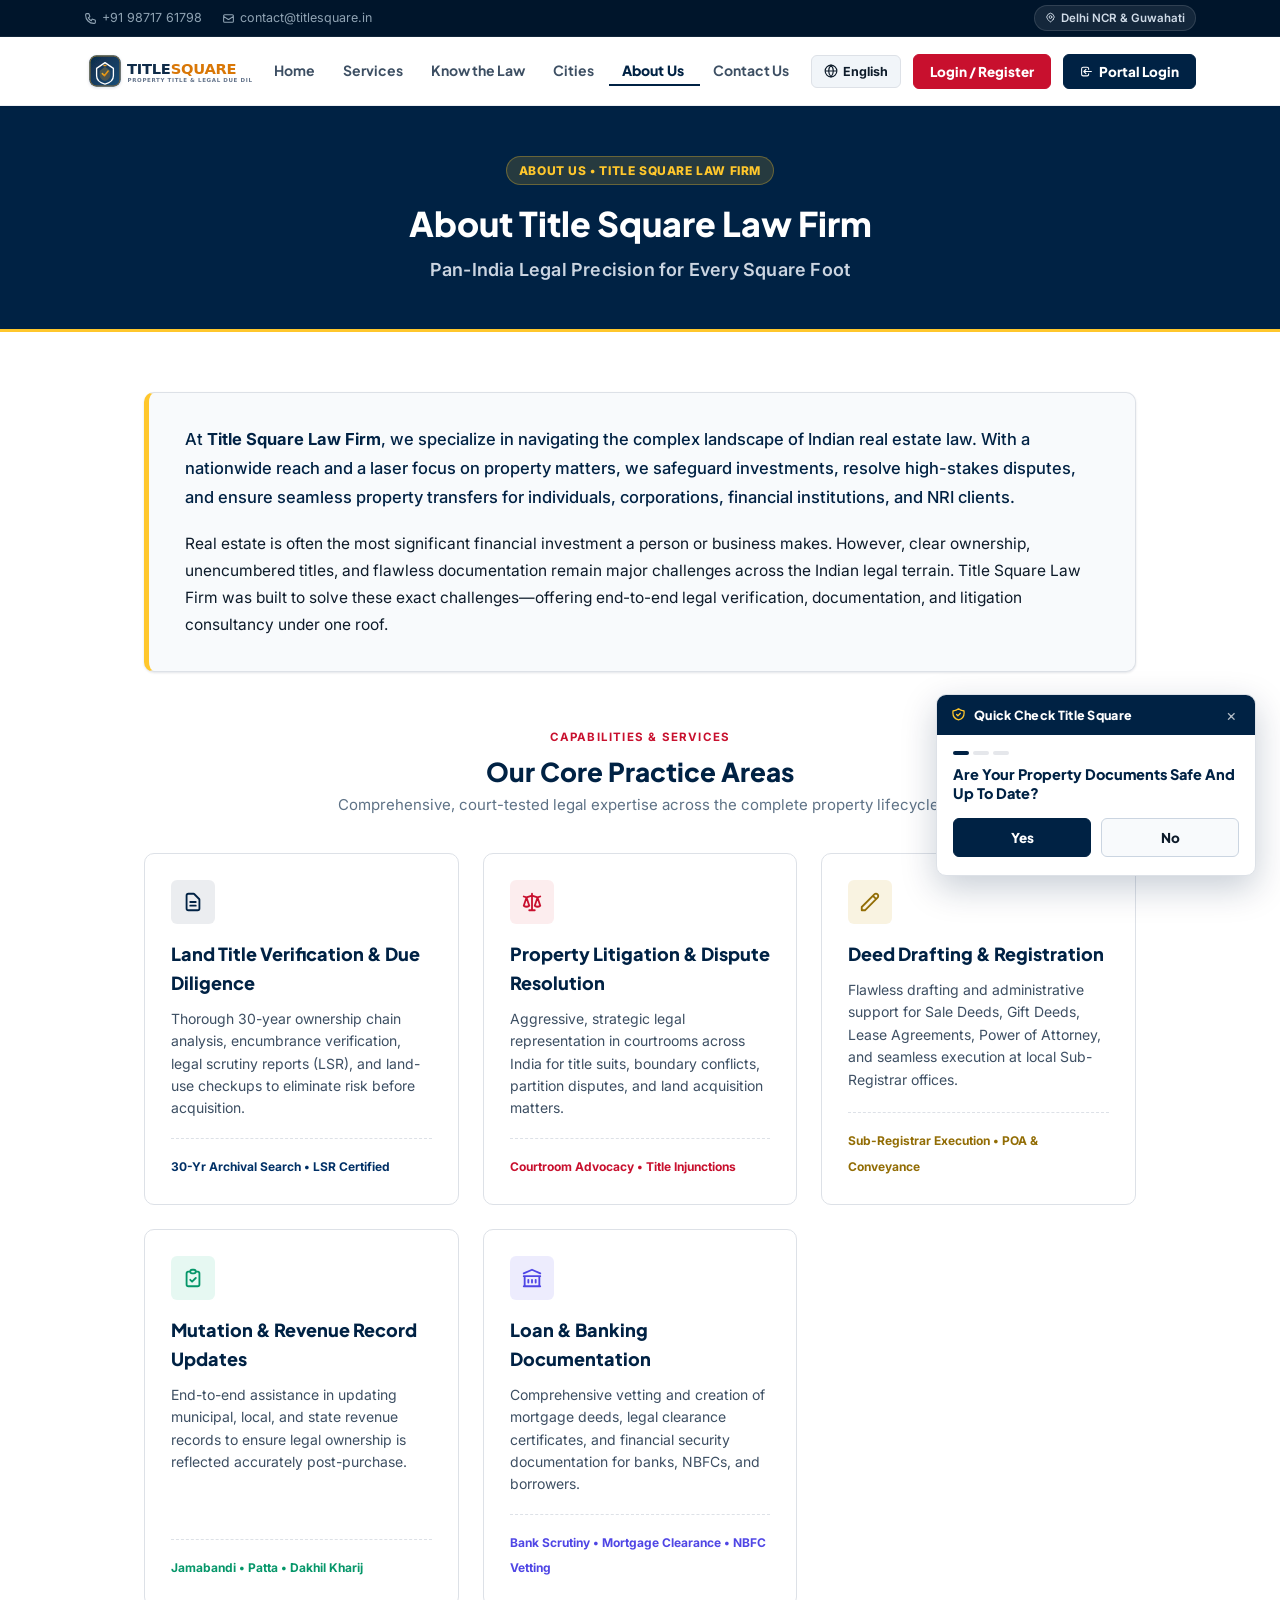
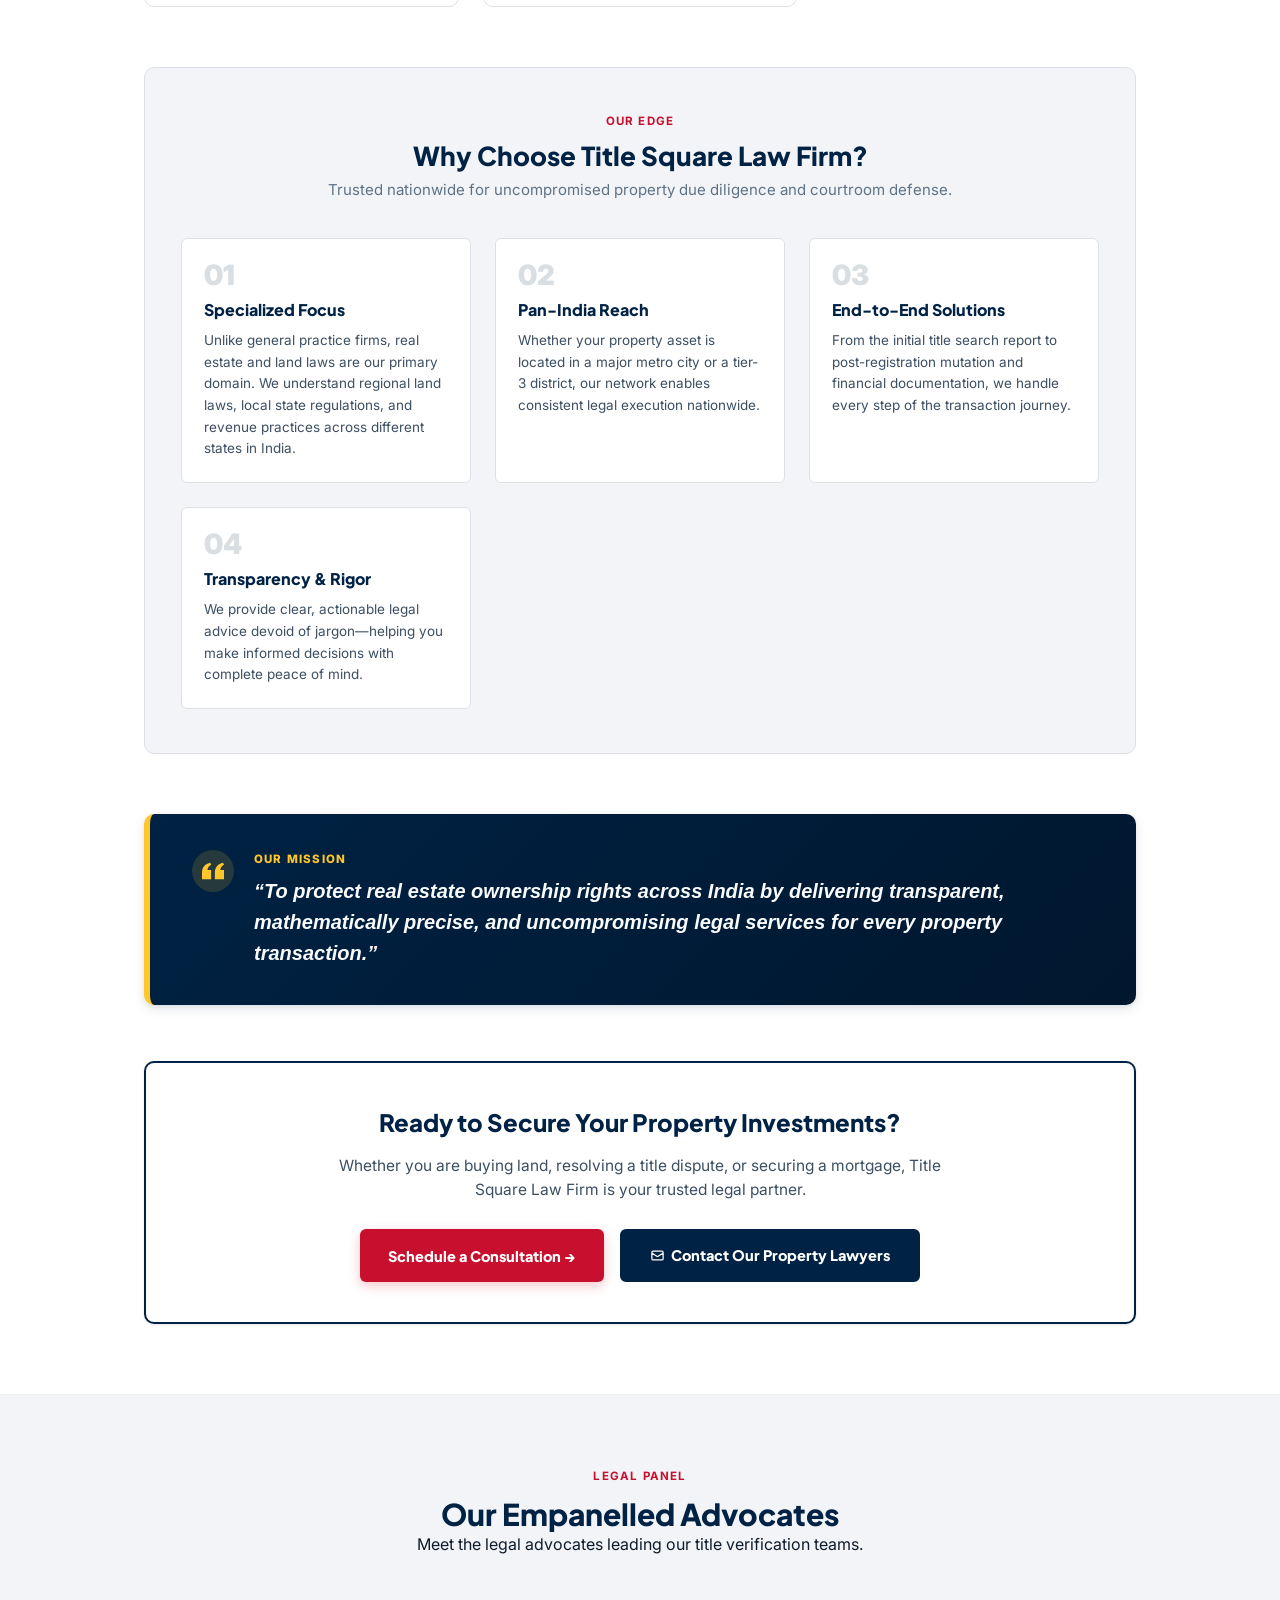
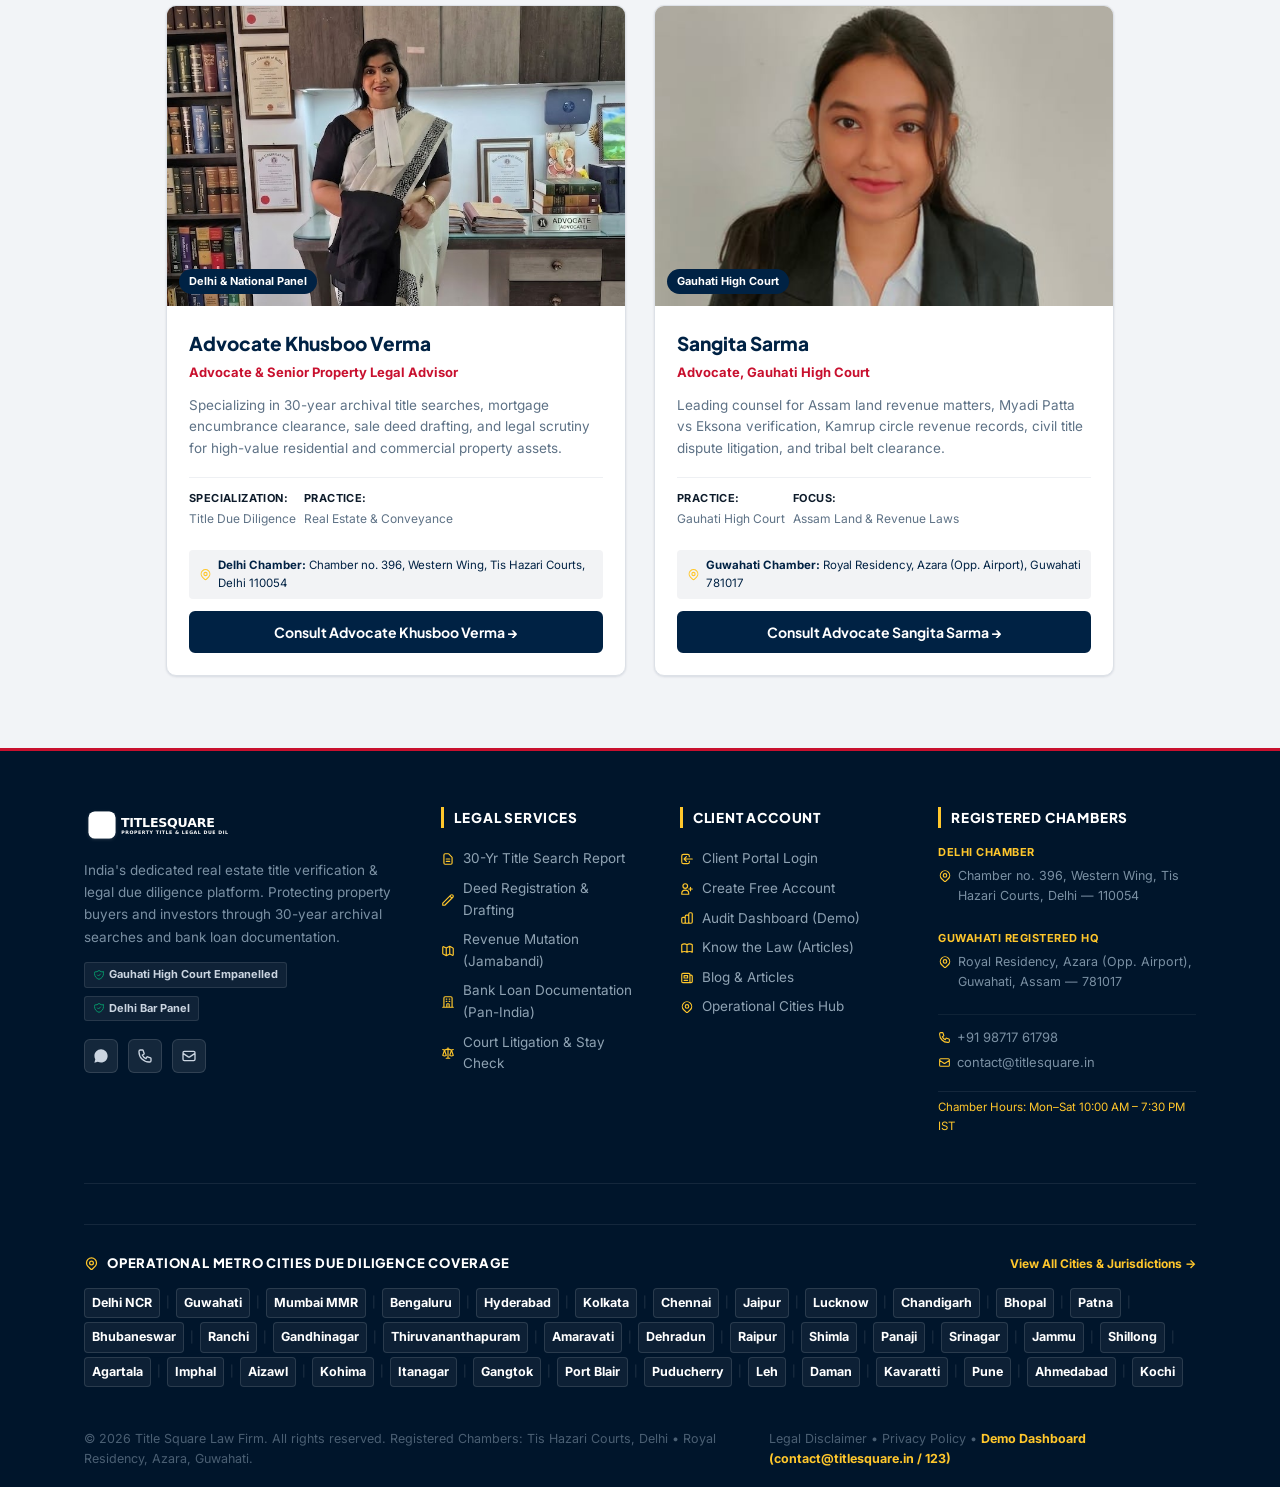
==== commit 984fe048: "Add Delhi chamber address, separate village & pin inputs, Google Sheets live webhook integration, an" ====
--- a/about-us.html
+++ b/about-us.html
@@ -3,8 +3,8 @@
 <head>
   <meta charset="UTF-8">
   <meta name="viewport" content="width=device-width, initial-scale=1.0">
-  <title>About Us — Title Square | Property Title Search Advocates</title>
-  <meta name="description" content="Meet Title Square's legal team, including Advocate Khusboo Verma and Sangita Sarma (Advocate Gauhati High Court), protecting property buyers in Delhi and Guwahati.">
+  <title>About Title Square Law Firm | Pan-India Property Lawyers &amp; Legal Precision</title>
+  <meta name="description" content="At Title Square Law Firm, we specialize in navigating the complex landscape of Indian real estate law—offering 30-year land title verification, property dispute litigation, deed registration, and bank documentation.">
   <link rel="icon" type="image/svg+xml" href="assets/logo.svg">
 
   <link rel="stylesheet" href="css/style.css">
@@ -199,7 +199,7 @@
             </div>
             <div class="dci-loc">
               <svg width="12" height="12" fill="none" stroke="currentColor" stroke-width="2" viewBox="0 0 24 24"><path stroke-linecap="round" stroke-linejoin="round" d="M17.657 16.657L13.414 20.9a1.998 1.998 0 01-2.827 0l-4.244-4.243a8 8 0 1111.314 0z"/><path stroke-linecap="round" stroke-linejoin="round" d="M15 11a3 3 0 11-6 0 3 3 0 016 0z"/></svg>
-              <span>Delhi NCR &bull; Royal Residency, Azara, Guwahati</span>
+              <span>Tis Hazari Courts, Delhi &bull; Royal Residency, Guwahati</span>
             </div>
           </div>
         </div>
@@ -224,45 +224,234 @@
   </header>
 
   <!-- Banner -->
-  <section style="background: var(--navy); padding: 40px 0; color: #fff; text-align: center; border-bottom: 3px solid var(--gold);">
-    <div class="container" style="max-width: 680px;">
-      <span style="display: inline-block; background: rgba(255, 199, 44, 0.15); color: var(--gold); font-size: 11.5px; font-weight: 800; padding: 2px 8px; border-radius: 4px; text-transform: uppercase; margin-bottom: 8px;">About Title Square</span>
-      <h1 style="font-family: var(--font-h); font-size: 30px; font-weight: 800; margin: 6px 0;">
-        Direct Legal Verification for Real Estate
+  <section style="background: var(--navy); padding: 50px 0 45px; color: #fff; text-align: center; border-bottom: 3px solid var(--gold);">
+    <div class="container" style="max-width: 860px;">
+      <span style="display: inline-block; background: rgba(255, 199, 44, 0.15); color: var(--gold); font-size: 12px; font-weight: 800; padding: 4px 12px; border-radius: var(--r-xl); text-transform: uppercase; margin-bottom: 12px; letter-spacing: 0.6px; border: 1px solid rgba(255, 199, 44, 0.3);">
+        About Us &bull; Title Square Law Firm
+      </span>
+      <h1 style="font-family: var(--font-h); font-size: 34px; font-weight: 800; margin: 6px 0 10px; line-height: 1.25; color: #ffffff;">
+        About Title Square Law Firm
       </h1>
-      <p style="color: #cbd5e1; font-size: 14.5px;">
-        Empanelled advocates and real estate legal verifiers based in Guwahati (Royal Residency, Azara) and Delhi NCR, providing Pan-India Bank Loan Documentation.
+      <p style="color: #cbd5e1; font-size: 18px; font-weight: 600; margin: 0 auto; letter-spacing: 0.2px;">
+        Pan-India Legal Precision for Every Square Foot
       </p>
     </div>
   </section>
 
-  <!-- Mission Block -->
-  <section style="padding: 50px 0; background: #ffffff;">
-    <div class="container" style="max-width: 900px;">
-      <div style="display: grid; grid-template-columns: 1fr 1fr; gap: 32px; align-items: center;">
-        <div>
-          <span class="section-label">Our Mission</span>
-          <h2 style="font-family: var(--font-h); font-size: 24px; color: var(--navy); margin-bottom: 12px;">
-            Eliminating Fraud from Property Transactions
-          </h2>
-          <p style="font-size: 14px; color: var(--text-muted); line-height: 1.6; margin-bottom: 12px;">
-            In India, over 60% of property litigation happens because buyers skip 30-year archival title verification or buy land with mismatched revenue mutation records.
+  <!-- About Title Square Law Firm Detailed Profile -->
+  <section style="padding: 60px 0 70px; background: #ffffff;">
+    <div class="container" style="max-width: 1040px;">
+      
+      <!-- Intro Overview Card -->
+      <div style="background: #f8fafc; border: 1.5px solid var(--border); border-left: 5px solid var(--gold); border-radius: var(--r-md); padding: 32px 36px; margin-bottom: 56px; box-shadow: var(--shadow-sm);">
+        <p style="font-size: 16.5px; color: var(--navy); line-height: 1.75; margin-bottom: 18px; font-weight: 500;">
+          At <strong>Title Square Law Firm</strong>, we specialize in navigating the complex landscape of Indian real estate law. With a nationwide reach and a laser focus on property matters, we safeguard investments, resolve high-stakes disputes, and ensure seamless property transfers for individuals, corporations, financial institutions, and NRI clients.
+        </p>
+        <p style="font-size: 15.5px; color: var(--text-dark); line-height: 1.75; margin: 0;">
+          Real estate is often the most significant financial investment a person or business makes. However, clear ownership, unencumbered titles, and flawless documentation remain major challenges across the Indian legal terrain. Title Square Law Firm was built to solve these exact challenges—offering end-to-end legal verification, documentation, and litigation consultancy under one roof.
+        </p>
+      </div>
+
+      <!-- Core Practice Areas -->
+      <div style="margin-bottom: 60px;">
+        <div class="section-title-wrap" style="text-align: center; max-width: 720px; margin: 0 auto 36px;">
+          <span class="section-label">Capabilities &amp; Services</span>
+          <h2 class="section-heading" style="font-size: 26px;">Our Core Practice Areas</h2>
+          <p style="color: var(--text-muted); font-size: 15px; margin-top: 6px;">
+            Comprehensive, court-tested legal expertise across the complete property lifecycle.
           </p>
-          <p style="font-size: 14px; color: var(--text-muted); line-height: 1.6;">
-            Title Square inspects Sub-Registrar records, High Court litigation portals, and Jamabandi/Patta files to provide clear advocate-signed opinions.
+        </div>
+
+        <div style="display: grid; grid-template-columns: repeat(auto-fit, minmax(300px, 1fr)); gap: 24px;">
+          
+          <!-- Area 1 -->
+          <div style="background: #ffffff; border: 1.5px solid var(--border); border-radius: var(--r-md); padding: 26px; transition: transform 0.2s, box-shadow 0.2s; display: flex; flex-direction: column; justify-content: space-between;" onmouseover="this.style.transform='translateY(-3px)'; this.style.boxShadow='var(--shadow-md)'; this.style.borderColor='var(--navy)';" onmouseout="this.style.transform='none'; this.style.boxShadow='none'; this.style.borderColor='var(--border)';">
+            <div>
+              <div style="width: 44px; height: 44px; border-radius: var(--r-sm); background: rgba(0, 34, 68, 0.08); color: var(--navy); display: flex; align-items: center; justify-content: center; margin-bottom: 16px;">
+                <svg width="22" height="22" fill="none" stroke="currentColor" stroke-width="2" viewBox="0 0 24 24"><path stroke-linecap="round" stroke-linejoin="round" d="M9 12h6m-6 4h6m2 5H7a2 2 0 01-2-2V5a2 2 0 012-2h5.586a1 1 0 01.707.293l5.414 5.414a1 1 0 01.293.707V19a2 2 0 01-2 2z"/></svg>
+              </div>
+              <h3 style="font-family: var(--font-h); font-size: 18px; font-weight: 800; color: var(--navy); margin-bottom: 10px;">
+                Land Title Verification &amp; Due Diligence
+              </h3>
+              <p style="font-size: 14px; color: var(--text-mid); line-height: 1.6; margin: 0;">
+                Thorough 30-year ownership chain analysis, encumbrance verification, legal scrutiny reports (LSR), and land-use checkups to eliminate risk before acquisition.
+              </p>
+            </div>
+            <div style="margin-top: 18px; padding-top: 14px; border-top: 1px dashed var(--border);">
+              <span style="font-size: 12px; font-weight: 700; color: var(--navy-mid);">30-Yr Archival Search &bull; LSR Certified</span>
+            </div>
+          </div>
+
+          <!-- Area 2 -->
+          <div style="background: #ffffff; border: 1.5px solid var(--border); border-radius: var(--r-md); padding: 26px; transition: transform 0.2s, box-shadow 0.2s; display: flex; flex-direction: column; justify-content: space-between;" onmouseover="this.style.transform='translateY(-3px)'; this.style.boxShadow='var(--shadow-md)'; this.style.borderColor='var(--navy)';" onmouseout="this.style.transform='none'; this.style.boxShadow='none'; this.style.borderColor='var(--border)';">
+            <div>
+              <div style="width: 44px; height: 44px; border-radius: var(--r-sm); background: rgba(217, 35, 45, 0.08); color: var(--red); display: flex; align-items: center; justify-content: center; margin-bottom: 16px;">
+                <svg width="22" height="22" fill="none" stroke="currentColor" stroke-width="2" viewBox="0 0 24 24"><path stroke-linecap="round" stroke-linejoin="round" d="M3 6l3 1m0 0l-3 9a5.002 5.002 0 006.001 0M6 7l3 9M6 7l6-2m6 2l3-1m-3 1l-3 9a5.002 5.002 0 006.001 0M18 7l3 9m-3-9l-6-2m0-2v2m0 16V5m0 16H9m3 0h3"/></svg>
+              </div>
+              <h3 style="font-family: var(--font-h); font-size: 18px; font-weight: 800; color: var(--navy); margin-bottom: 10px;">
+                Property Litigation &amp; Dispute Resolution
+              </h3>
+              <p style="font-size: 14px; color: var(--text-mid); line-height: 1.6; margin: 0;">
+                Aggressive, strategic legal representation in courtrooms across India for title suits, boundary conflicts, partition disputes, and land acquisition matters.
+              </p>
+            </div>
+            <div style="margin-top: 18px; padding-top: 14px; border-top: 1px dashed var(--border);">
+              <span style="font-size: 12px; font-weight: 700; color: var(--red);">Courtroom Advocacy &bull; Title Injunctions</span>
+            </div>
+          </div>
+
+          <!-- Area 3 -->
+          <div style="background: #ffffff; border: 1.5px solid var(--border); border-radius: var(--r-md); padding: 26px; transition: transform 0.2s, box-shadow 0.2s; display: flex; flex-direction: column; justify-content: space-between;" onmouseover="this.style.transform='translateY(-3px)'; this.style.boxShadow='var(--shadow-md)'; this.style.borderColor='var(--navy)';" onmouseout="this.style.transform='none'; this.style.boxShadow='none'; this.style.borderColor='var(--border)';">
+            <div>
+              <div style="width: 44px; height: 44px; border-radius: var(--r-sm); background: rgba(212, 175, 55, 0.15); color: #926d05; display: flex; align-items: center; justify-content: center; margin-bottom: 16px;">
+                <svg width="22" height="22" fill="none" stroke="currentColor" stroke-width="2" viewBox="0 0 24 24"><path stroke-linecap="round" stroke-linejoin="round" d="M15.232 5.232l3.536 3.536m-2.036-5.036a2.5 2.5 0 113.536 3.536L6.5 21.036H3v-3.572L16.732 3.732z"/></svg>
+              </div>
+              <h3 style="font-family: var(--font-h); font-size: 18px; font-weight: 800; color: var(--navy); margin-bottom: 10px;">
+                Deed Drafting &amp; Registration
+              </h3>
+              <p style="font-size: 14px; color: var(--text-mid); line-height: 1.6; margin: 0;">
+                Flawless drafting and administrative support for Sale Deeds, Gift Deeds, Lease Agreements, Power of Attorney, and seamless execution at local Sub-Registrar offices.
+              </p>
+            </div>
+            <div style="margin-top: 18px; padding-top: 14px; border-top: 1px dashed var(--border);">
+              <span style="font-size: 12px; font-weight: 700; color: #926d05;">Sub-Registrar Execution &bull; POA &amp; Conveyance</span>
+            </div>
+          </div>
+
+          <!-- Area 4 -->
+          <div style="background: #ffffff; border: 1.5px solid var(--border); border-radius: var(--r-md); padding: 26px; transition: transform 0.2s, box-shadow 0.2s; display: flex; flex-direction: column; justify-content: space-between;" onmouseover="this.style.transform='translateY(-3px)'; this.style.boxShadow='var(--shadow-md)'; this.style.borderColor='var(--navy)';" onmouseout="this.style.transform='none'; this.style.boxShadow='none'; this.style.borderColor='var(--border)';">
+            <div>
+              <div style="width: 44px; height: 44px; border-radius: var(--r-sm); background: rgba(16, 185, 129, 0.1); color: #059669; display: flex; align-items: center; justify-content: center; margin-bottom: 16px;">
+                <svg width="22" height="22" fill="none" stroke="currentColor" stroke-width="2" viewBox="0 0 24 24"><path stroke-linecap="round" stroke-linejoin="round" d="M9 5H7a2 2 0 00-2 2v12a2 2 0 002 2h10a2 2 0 002-2V7a2 2 0 00-2-2h-2M9 5a2 2 0 002 2h2a2 2 0 002-2M9 5a2 2 0 012-2h2a2 2 0 012 2m-6 9l2 2 4-4"/></svg>
+              </div>
+              <h3 style="font-family: var(--font-h); font-size: 18px; font-weight: 800; color: var(--navy); margin-bottom: 10px;">
+                Mutation &amp; Revenue Record Updates
+              </h3>
+              <p style="font-size: 14px; color: var(--text-mid); line-height: 1.6; margin: 0;">
+                End-to-end assistance in updating municipal, local, and state revenue records to ensure legal ownership is reflected accurately post-purchase.
+              </p>
+            </div>
+            <div style="margin-top: 18px; padding-top: 14px; border-top: 1px dashed var(--border);">
+              <span style="font-size: 12px; font-weight: 700; color: #059669;">Jamabandi &bull; Patta &bull; Dakhil Kharij</span>
+            </div>
+          </div>
+
+          <!-- Area 5 -->
+          <div style="background: #ffffff; border: 1.5px solid var(--border); border-radius: var(--r-md); padding: 26px; transition: transform 0.2s, box-shadow 0.2s; display: flex; flex-direction: column; justify-content: space-between;" onmouseover="this.style.transform='translateY(-3px)'; this.style.boxShadow='var(--shadow-md)'; this.style.borderColor='var(--navy)';" onmouseout="this.style.transform='none'; this.style.boxShadow='none'; this.style.borderColor='var(--border)';">
+            <div>
+              <div style="width: 44px; height: 44px; border-radius: var(--r-sm); background: rgba(79, 70, 229, 0.1); color: #4f46e5; display: flex; align-items: center; justify-content: center; margin-bottom: 16px;">
+                <svg width="22" height="22" fill="none" stroke="currentColor" stroke-width="2" viewBox="0 0 24 24"><path stroke-linecap="round" stroke-linejoin="round" d="M8 14v3m4-3v3m4-3v3M3 21h18M3 10h18M3 7l9-4 9 4M4 10h16v11H4V10z"/></svg>
+              </div>
+              <h3 style="font-family: var(--font-h); font-size: 18px; font-weight: 800; color: var(--navy); margin-bottom: 10px;">
+                Loan &amp; Banking Documentation
+              </h3>
+              <p style="font-size: 14px; color: var(--text-mid); line-height: 1.6; margin: 0;">
+                Comprehensive vetting and creation of mortgage deeds, legal clearance certificates, and financial security documentation for banks, NBFCs, and borrowers.
+              </p>
+            </div>
+            <div style="margin-top: 18px; padding-top: 14px; border-top: 1px dashed var(--border);">
+              <span style="font-size: 12px; font-weight: 700; color: #4f46e5;">Bank Scrutiny &bull; Mortgage Clearance &bull; NBFC Vetting</span>
+            </div>
+          </div>
+
+        </div>
+      </div>
+
+      <!-- Why Choose Title Square Law Firm -->
+      <div style="margin-bottom: 60px; padding: 44px 36px; background: var(--bg-page); border: 1.5px solid var(--border); border-radius: var(--r-md);">
+        <div class="section-title-wrap" style="text-align: center; max-width: 720px; margin: 0 auto 36px;">
+          <span class="section-label">Our Edge</span>
+          <h2 class="section-heading" style="font-size: 26px;">Why Choose Title Square Law Firm?</h2>
+          <p style="color: var(--text-muted); font-size: 15px; margin-top: 6px;">
+            Trusted nationwide for uncompromised property due diligence and courtroom defense.
           </p>
         </div>
 
-        <div style="background: var(--bg-page); border: 1.5px solid var(--border); border-radius: var(--r-sm); padding: 24px;">
-          <h3 style="font-family: var(--font-h); font-size: 17px; color: var(--navy); margin-bottom: 12px;">Why Work With Us</h3>
-          <ul style="display: flex; flex-direction: column; gap: 8px; font-size: 13.5px; color: var(--text-dark);">
-            <li>✓ Direct 30-year Sub-Registrar record check</li>
-            <li>✓ Signed opinions by High Court advocates</li>
-            <li>✓ Fast 24-48 hour digital delivery</li>
-            <li>✓ Clean verification of court stays &amp; bank mortgages</li>
-          </ul>
-        </div>
-      </div>
+        <div style="display: grid; grid-template-columns: repeat(auto-fit, minmax(220px, 1fr)); gap: 24px;">
+          
+          <!-- Pillar 1 -->
+          <div style="background: #ffffff; border: 1px solid var(--border); border-radius: var(--r-sm); padding: 22px; position: relative;">
+            <div style="font-size: 28px; font-weight: 900; color: rgba(0, 34, 68, 0.15); line-height: 1; margin-bottom: 8px;">01</div>
+            <h4 style="font-family: var(--font-h); font-size: 16px; font-weight: 800; color: var(--navy); margin-bottom: 8px;">
+              Specialized Focus
+            </h4>
+            <p style="font-size: 13.5px; color: var(--text-mid); line-height: 1.6; margin: 0;">
+              Unlike general practice firms, real estate and land laws are our primary domain. We understand regional land laws, local state regulations, and revenue practices across different states in India.
+            </p>
+          </div>
+
+          <!-- Pillar 2 -->
+          <div style="background: #ffffff; border: 1px solid var(--border); border-radius: var(--r-sm); padding: 22px; position: relative;">
+            <div style="font-size: 28px; font-weight: 900; color: rgba(0, 34, 68, 0.15); line-height: 1; margin-bottom: 8px;">02</div>
+            <h4 style="font-family: var(--font-h); font-size: 16px; font-weight: 800; color: var(--navy); margin-bottom: 8px;">
+              Pan-India Reach
+            </h4>
+            <p style="font-size: 13.5px; color: var(--text-mid); line-height: 1.6; margin: 0;">
+              Whether your property asset is located in a major metro city or a tier-3 district, our network enables consistent legal execution nationwide.
+            </p>
+          </div>
+
+          <!-- Pillar 3 -->
+          <div style="background: #ffffff; border: 1px solid var(--border); border-radius: var(--r-sm); padding: 22px; position: relative;">
+            <div style="font-size: 28px; font-weight: 900; color: rgba(0, 34, 68, 0.15); line-height: 1; margin-bottom: 8px;">03</div>
+            <h4 style="font-family: var(--font-h); font-size: 16px; font-weight: 800; color: var(--navy); margin-bottom: 8px;">
+              End-to-End Solutions
+            </h4>
+            <p style="font-size: 13.5px; color: var(--text-mid); line-height: 1.6; margin: 0;">
+              From the initial title search report to post-registration mutation and financial documentation, we handle every step of the transaction journey.
+            </p>
+          </div>
+
+          <!-- Pillar 4 -->
+          <div style="background: #ffffff; border: 1px solid var(--border); border-radius: var(--r-sm); padding: 22px; position: relative;">
+            <div style="font-size: 28px; font-weight: 900; color: rgba(0, 34, 68, 0.15); line-height: 1; margin-bottom: 8px;">04</div>
+            <h4 style="font-family: var(--font-h); font-size: 16px; font-weight: 800; color: var(--navy); margin-bottom: 8px;">
+              Transparency &amp; Rigor
+            </h4>
+            <p style="font-size: 13.5px; color: var(--text-mid); line-height: 1.6; margin: 0;">
+              We provide clear, actionable legal advice devoid of jargon—helping you make informed decisions with complete peace of mind.
+            </p>
+          </div>
+
+        </div>
+      </div>
+
+      <!-- Our Mission Block -->
+      <div style="background: linear-gradient(135deg, var(--navy) 0%, #00172e 100%); color: #ffffff; border-radius: var(--r-md); padding: 36px 42px; margin-bottom: 56px; border-left: 6px solid var(--gold); box-shadow: var(--shadow-md);">
+        <div style="display: flex; align-items: flex-start; gap: 20px;">
+          <div style="flex-shrink: 0; width: 42px; height: 42px; border-radius: 50%; background: rgba(255, 199, 44, 0.15); display: flex; align-items: center; justify-content: center; color: var(--gold);">
+            <svg width="22" height="22" fill="currentColor" viewBox="0 0 24 24"><path d="M14.017 21v-7.391c0-5.704 3.731-9.57 8.983-10.609l.995 2.151c-2.432.917-3.995 3.638-3.995 5.849h4v10h-9.983zm-14.017 0v-7.391c0-5.704 3.748-9.57 9-10.609l.996 2.151c-2.433.917-3.996 3.638-3.996 5.849h3.983v10h-9.983z"/></svg>
+          </div>
+          <div>
+            <span style="font-size: 11.5px; font-weight: 800; text-transform: uppercase; letter-spacing: 1.2px; color: var(--gold); display: block; margin-bottom: 8px;">
+              Our Mission
+            </span>
+            <blockquote style="font-family: var(--font-h); font-size: 20px; font-style: italic; line-height: 1.55; color: #f8fafc; margin: 0; font-weight: 600;">
+              &ldquo;To protect real estate ownership rights across India by delivering transparent, mathematically precise, and uncompromising legal services for every property transaction.&rdquo;
+            </blockquote>
+          </div>
+        </div>
+      </div>
+
+      <!-- Ready to Secure Your Property Investments? CTA -->
+      <div style="background: #ffffff; border: 2px solid var(--navy); border-radius: var(--r-md); padding: 40px 32px; text-align: center; box-shadow: var(--shadow-sm);">
+        <h3 style="font-family: var(--font-h); font-size: 24px; color: var(--navy); margin-bottom: 12px; font-weight: 800;">
+          Ready to Secure Your Property Investments?
+        </h3>
+        <p style="font-size: 15.5px; color: var(--text-mid); max-width: 650px; margin: 0 auto 26px; line-height: 1.6;">
+          Whether you are buying land, resolving a title dispute, or securing a mortgage, Title Square Law Firm is your trusted legal partner.
+        </p>
+        <div style="display: flex; gap: 16px; justify-content: center; flex-wrap: wrap;">
+          <button type="button" class="btn btn-red open-modal-trigger" style="padding: 13px 28px; font-size: 14.5px; font-weight: 800; cursor: pointer; border-radius: var(--r-sm); border: none; box-shadow: 0 4px 12px rgba(217, 35, 45, 0.25);">
+            Schedule a Consultation &rarr;
+          </button>
+          <a href="contact-us.html" class="btn btn-navy" style="padding: 13px 28px; font-size: 14.5px; font-weight: 800; text-decoration: none; border-radius: var(--r-sm); display: inline-flex; align-items: center; gap: 6px;">
+            <svg width="15" height="15" fill="none" stroke="currentColor" stroke-width="2" viewBox="0 0 24 24"><path stroke-linecap="round" stroke-linejoin="round" d="M3 8l7.89 5.26a2 2 0 002.22 0L21 8M5 19h14a2 2 0 002-2V7a2 2 0 00-2-2H5a2 2 0 00-2 2v10a2 2 0 002 2z"/></svg>
+            Contact Our Property Lawyers
+          </a>
+        </div>
+      </div>
+
     </div>
   </section>
 
@@ -293,6 +482,10 @@
               <div><strong>Specialization:</strong> Title Due Diligence</div>
               <div><strong>Practice:</strong> Real Estate &amp; Conveyance</div>
             </div>
+            <div style="font-size: 11.5px; color: var(--navy); margin-top: 8px; margin-bottom: 12px; padding: 6px 10px; background: rgba(0,34,68,0.05); border-radius: 4px; display: flex; align-items: center; gap: 6px;">
+              <svg width="13" height="13" fill="none" stroke="currentColor" stroke-width="2" viewBox="0 0 24 24" style="color: var(--gold); flex-shrink: 0;"><path stroke-linecap="round" stroke-linejoin="round" d="M17.657 16.657L13.414 20.9a1.998 1.998 0 01-2.827 0l-4.244-4.243a8 8 0 1111.314 0z"/><path stroke-linecap="round" stroke-linejoin="round" d="M15 11a3 3 0 11-6 0 3 3 0 016 0z"/></svg>
+              <span><strong>Delhi Chamber:</strong> Chamber no. 396, Western Wing, Tis Hazari Courts, Delhi 110054</span>
+            </div>
             <button class="btn btn-navy open-modal-trigger" data-expert="Advocate Khusboo Verma" style="width: 100%;">
               Consult Advocate Khusboo Verma →
             </button>
@@ -314,6 +507,10 @@
             <div class="team-meta-row">
               <div><strong>Practice:</strong> Gauhati High Court</div>
               <div><strong>Focus:</strong> Assam Land &amp; Revenue Laws</div>
+            </div>
+            <div style="font-size: 11.5px; color: var(--navy); margin-top: 8px; margin-bottom: 12px; padding: 6px 10px; background: rgba(0,34,68,0.05); border-radius: 4px; display: flex; align-items: center; gap: 6px;">
+              <svg width="13" height="13" fill="none" stroke="currentColor" stroke-width="2" viewBox="0 0 24 24" style="color: var(--gold); flex-shrink: 0;"><path stroke-linecap="round" stroke-linejoin="round" d="M17.657 16.657L13.414 20.9a1.998 1.998 0 01-2.827 0l-4.244-4.243a8 8 0 1111.314 0z"/><path stroke-linecap="round" stroke-linejoin="round" d="M15 11a3 3 0 11-6 0 3 3 0 016 0z"/></svg>
+              <span><strong>Guwahati Chamber:</strong> Royal Residency, Azara (Opp. Airport), Guwahati 781017</span>
             </div>
             <button class="btn btn-navy open-modal-trigger" data-expert="Advocate Sangita Sarma" style="width: 100%;">
               Consult Advocate Sangita Sarma →
@@ -441,16 +638,27 @@
 
         <!-- Col 4: Registered Office Details with Icons -->
         <div>
-          <h4 class="footer-heading">Registered Chamber</h4>
+          <h4 class="footer-heading">Registered Chambers</h4>
           <div class="footer-contact-block">
+            <div class="footer-office" style="margin-bottom: 12px;">
+              <strong style="color: var(--gold); font-size: 11px; text-transform: uppercase; letter-spacing: .5px; display: block; margin-bottom: 2px;">Delhi Chamber</strong>
+              <span style="display: flex; align-items: flex-start; gap: 6px;">
+                <svg width="14" height="14" fill="none" stroke="currentColor" stroke-width="2" viewBox="0 0 24 24" style="color: var(--gold); flex-shrink: 0; margin-top: 3px;"><path stroke-linecap="round" stroke-linejoin="round" d="M17.657 16.657L13.414 20.9a1.998 1.998 0 01-2.827 0l-4.244-4.243a8 8 0 1111.314 0z"/><path stroke-linecap="round" stroke-linejoin="round" d="M15 11a3 3 0 11-6 0 3 3 0 016 0z"/></svg>
+                <a href="contact-us.html#delhi-chamber" style="color: inherit; text-decoration: none;">
+                  Chamber no. 396, Western Wing, Tis Hazari Courts, Delhi — 110054
+                </a>
+              </span>
+            </div>
             <div class="footer-office">
-              <strong>TITLE SQUARE</strong>
-              <span style="display: flex; align-items: flex-start; gap: 6px; margin-top: 4px;">
+              <strong style="color: var(--gold); font-size: 11px; text-transform: uppercase; letter-spacing: .5px; display: block; margin-bottom: 2px;">Guwahati Registered HQ</strong>
+              <span style="display: flex; align-items: flex-start; gap: 6px;">
                 <svg width="14" height="14" fill="none" stroke="currentColor" stroke-width="2" viewBox="0 0 24 24" style="color: var(--gold); flex-shrink: 0; margin-top: 3px;"><path stroke-linecap="round" stroke-linejoin="round" d="M17.657 16.657L13.414 20.9a1.998 1.998 0 01-2.827 0l-4.244-4.243a8 8 0 1111.314 0z"/><path stroke-linecap="round" stroke-linejoin="round" d="M15 11a3 3 0 11-6 0 3 3 0 016 0z"/></svg>
-                Flat No. 5F, B Block, Royal Residency, Azara SOS Road (Opp. Guwahati Int. Airport), Guwahati, Assam — 781017
+                <a href="contact-us.html#headquarters-chamber" style="color: inherit; text-decoration: none;">
+                  Royal Residency, Azara (Opp. Airport), Guwahati, Assam — 781017
+                </a>
               </span>
             </div>
-            <div class="footer-contact-links">
+            <div class="footer-contact-links" style="margin-top: 10px;">
               <a href="tel:+919871761798" style="display: flex; align-items: center; gap: 6px;">
                 <svg width="13" height="13" fill="none" stroke="currentColor" stroke-width="2" viewBox="0 0 24 24" style="color: var(--gold);"><path stroke-linecap="round" stroke-linejoin="round" d="M3 5a2 2 0 012-2h3.28a1 1 0 01.948.684l1.498 4.493a1 1 0 01-.502 1.21l-2.257 1.13a11.042 11.042 0 005.516 5.516l1.13-2.257a1 1 0 011.21-.502l4.493 1.498a1 1 0 01.684.949V19a2 2 0 01-2 2h-1C9.716 21 3 14.284 3 6V5z"/></svg>
                 +91 98717 61798
@@ -473,41 +681,91 @@
         <div class="footer-cities-header">
           <div class="footer-cities-title">
             <svg width="15" height="15" fill="none" stroke="currentColor" stroke-width="2" viewBox="0 0 24 24"><path stroke-linecap="round" stroke-linejoin="round" d="M17.657 16.657L13.414 20.9a1.998 1.998 0 01-2.827 0l-4.244-4.243a8 8 0 1111.314 0z"/><path stroke-linecap="round" stroke-linejoin="round" d="M15 11a3 3 0 11-6 0 3 3 0 016 0z"/></svg>
-            <span data-i18n="footer.hCitiesCoverage">Operational Metro Cities Due Diligence Coverage</span>
-          </div>
-          <a href="cities.html" class="footer-cities-hub-link" data-i18n="footer.viewAllCities">View All Cities &amp; Jurisdictions &rarr;</a>
+            <span data-i18n="footer.hCitiesCoverage">All Indian State Capitals &amp; Metro Cities Due Diligence Coverage</span>
+          </div>
+          <a href="cities.html#capitals-directory" class="footer-cities-hub-link" data-i18n="footer.viewAllCities">View All Capitals &amp; Jurisdictions &rarr;</a>
         </div>
         <div class="footer-cities-links-wrap">
           <a href="javascript:void(0)" class="footer-city-tag is-active-hub open-modal-trigger" data-city="Delhi NCR" title="Click to verify Delhi NCR Property">Delhi NCR</a>
           <span class="footer-city-divider">|</span>
-          <a href="javascript:void(0)" class="footer-city-tag is-active-hub open-modal-trigger" data-city="Guwahati" title="Click to verify Guwahati Assam Property">Guwahati</a>
-          <span class="footer-city-divider">|</span>
-          <span class="footer-city-tag is-disabled-city">Mumbai MMR</span>
-          <span class="footer-city-divider">|</span>
-          <span class="footer-city-tag is-disabled-city">Bengaluru</span>
-          <span class="footer-city-divider">|</span>
-          <span class="footer-city-tag is-disabled-city">Hyderabad</span>
-          <span class="footer-city-divider">|</span>
-          <span class="footer-city-tag is-disabled-city">Kolkata</span>
-          <span class="footer-city-divider">|</span>
-          <span class="footer-city-tag is-disabled-city">Pune</span>
-          <span class="footer-city-divider">|</span>
-          <span class="footer-city-tag is-disabled-city">Chennai</span>
-          <span class="footer-city-divider">|</span>
-          <span class="footer-city-tag is-disabled-city">Ahmedabad</span>
-          <span class="footer-city-divider">|</span>
-          <span class="footer-city-tag is-disabled-city">Chandigarh Tricity</span>
-          <span class="footer-city-divider">|</span>
-          <span class="footer-city-tag is-disabled-city">Jaipur</span>
-          <span class="footer-city-divider">|</span>
-          <span class="footer-city-tag is-disabled-city">Lucknow</span>
-          <span class="footer-city-divider">|</span>
-          <span class="footer-city-tag is-disabled-city">Kochi</span>
+          <a href="javascript:void(0)" class="footer-city-tag is-active-hub open-modal-trigger" data-city="Guwahati" title="Click to verify Guwahati (Assam) Property">Guwahati</a>
+          <span class="footer-city-divider">|</span>
+          <a href="javascript:void(0)" class="footer-city-tag is-active-hub open-modal-trigger" data-city="Mumbai" title="Click to verify Mumbai Property">Mumbai MMR</a>
+          <span class="footer-city-divider">|</span>
+          <a href="javascript:void(0)" class="footer-city-tag is-active-hub open-modal-trigger" data-city="Bengaluru" title="Click to verify Bengaluru Property">Bengaluru</a>
+          <span class="footer-city-divider">|</span>
+          <a href="javascript:void(0)" class="footer-city-tag is-active-hub open-modal-trigger" data-city="Hyderabad" title="Click to verify Hyderabad Property">Hyderabad</a>
+          <span class="footer-city-divider">|</span>
+          <a href="javascript:void(0)" class="footer-city-tag is-active-hub open-modal-trigger" data-city="Kolkata" title="Click to verify Kolkata Property">Kolkata</a>
+          <span class="footer-city-divider">|</span>
+          <a href="javascript:void(0)" class="footer-city-tag is-active-hub open-modal-trigger" data-city="Chennai" title="Click to verify Chennai Property">Chennai</a>
+          <span class="footer-city-divider">|</span>
+          <a href="javascript:void(0)" class="footer-city-tag is-active-hub open-modal-trigger" data-city="Jaipur" title="Click to verify Jaipur (Rajasthan) Property">Jaipur</a>
+          <span class="footer-city-divider">|</span>
+          <a href="javascript:void(0)" class="footer-city-tag is-active-hub open-modal-trigger" data-city="Lucknow" title="Click to verify Lucknow (Uttar Pradesh) Property">Lucknow</a>
+          <span class="footer-city-divider">|</span>
+          <a href="javascript:void(0)" class="footer-city-tag is-active-hub open-modal-trigger" data-city="Chandigarh" title="Click to verify Chandigarh Property">Chandigarh</a>
+          <span class="footer-city-divider">|</span>
+          <a href="javascript:void(0)" class="footer-city-tag is-active-hub open-modal-trigger" data-city="Bhopal" title="Click to verify Bhopal (Madhya Pradesh) Property">Bhopal</a>
+          <span class="footer-city-divider">|</span>
+          <a href="javascript:void(0)" class="footer-city-tag is-active-hub open-modal-trigger" data-city="Patna" title="Click to verify Patna (Bihar) Property">Patna</a>
+          <span class="footer-city-divider">|</span>
+          <a href="javascript:void(0)" class="footer-city-tag is-active-hub open-modal-trigger" data-city="Bhubaneswar" title="Click to verify Bhubaneswar (Odisha) Property">Bhubaneswar</a>
+          <span class="footer-city-divider">|</span>
+          <a href="javascript:void(0)" class="footer-city-tag is-active-hub open-modal-trigger" data-city="Ranchi" title="Click to verify Ranchi (Jharkhand) Property">Ranchi</a>
+          <span class="footer-city-divider">|</span>
+          <a href="javascript:void(0)" class="footer-city-tag is-active-hub open-modal-trigger" data-city="Gandhinagar" title="Click to verify Gandhinagar / Ahmedabad Property">Gandhinagar</a>
+          <span class="footer-city-divider">|</span>
+          <a href="javascript:void(0)" class="footer-city-tag is-active-hub open-modal-trigger" data-city="Thiruvananthapuram" title="Click to verify Thiruvananthapuram (Kerala) Property">Thiruvananthapuram</a>
+          <span class="footer-city-divider">|</span>
+          <a href="javascript:void(0)" class="footer-city-tag is-active-hub open-modal-trigger" data-city="Amaravati" title="Click to verify Amaravati (Andhra Pradesh) Property">Amaravati</a>
+          <span class="footer-city-divider">|</span>
+          <a href="javascript:void(0)" class="footer-city-tag is-active-hub open-modal-trigger" data-city="Dehradun" title="Click to verify Dehradun (Uttarakhand) Property">Dehradun</a>
+          <span class="footer-city-divider">|</span>
+          <a href="javascript:void(0)" class="footer-city-tag is-active-hub open-modal-trigger" data-city="Raipur" title="Click to verify Raipur (Chhattisgarh) Property">Raipur</a>
+          <span class="footer-city-divider">|</span>
+          <a href="javascript:void(0)" class="footer-city-tag is-active-hub open-modal-trigger" data-city="Shimla" title="Click to verify Shimla (Himachal Pradesh) Property">Shimla</a>
+          <span class="footer-city-divider">|</span>
+          <a href="javascript:void(0)" class="footer-city-tag is-active-hub open-modal-trigger" data-city="Panaji" title="Click to verify Panaji (Goa) Property">Panaji</a>
+          <span class="footer-city-divider">|</span>
+          <a href="javascript:void(0)" class="footer-city-tag is-active-hub open-modal-trigger" data-city="Srinagar" title="Click to verify Srinagar (J&K) Property">Srinagar</a>
+          <span class="footer-city-divider">|</span>
+          <a href="javascript:void(0)" class="footer-city-tag is-active-hub open-modal-trigger" data-city="Jammu" title="Click to verify Jammu (J&K) Property">Jammu</a>
+          <span class="footer-city-divider">|</span>
+          <a href="javascript:void(0)" class="footer-city-tag is-active-hub open-modal-trigger" data-city="Shillong" title="Click to verify Shillong (Meghalaya) Property">Shillong</a>
+          <span class="footer-city-divider">|</span>
+          <a href="javascript:void(0)" class="footer-city-tag is-active-hub open-modal-trigger" data-city="Agartala" title="Click to verify Agartala (Tripura) Property">Agartala</a>
+          <span class="footer-city-divider">|</span>
+          <a href="javascript:void(0)" class="footer-city-tag is-active-hub open-modal-trigger" data-city="Imphal" title="Click to verify Imphal (Manipur) Property">Imphal</a>
+          <span class="footer-city-divider">|</span>
+          <a href="javascript:void(0)" class="footer-city-tag is-active-hub open-modal-trigger" data-city="Aizawl" title="Click to verify Aizawl (Mizoram) Property">Aizawl</a>
+          <span class="footer-city-divider">|</span>
+          <a href="javascript:void(0)" class="footer-city-tag is-active-hub open-modal-trigger" data-city="Kohima" title="Click to verify Kohima (Nagaland) Property">Kohima</a>
+          <span class="footer-city-divider">|</span>
+          <a href="javascript:void(0)" class="footer-city-tag is-active-hub open-modal-trigger" data-city="Itanagar" title="Click to verify Itanagar (Arunachal) Property">Itanagar</a>
+          <span class="footer-city-divider">|</span>
+          <a href="javascript:void(0)" class="footer-city-tag is-active-hub open-modal-trigger" data-city="Gangtok" title="Click to verify Gangtok (Sikkim) Property">Gangtok</a>
+          <span class="footer-city-divider">|</span>
+          <a href="javascript:void(0)" class="footer-city-tag is-active-hub open-modal-trigger" data-city="Port Blair" title="Click to verify Port Blair (A&N) Property">Port Blair</a>
+          <span class="footer-city-divider">|</span>
+          <a href="javascript:void(0)" class="footer-city-tag is-active-hub open-modal-trigger" data-city="Puducherry" title="Click to verify Puducherry Property">Puducherry</a>
+          <span class="footer-city-divider">|</span>
+          <a href="javascript:void(0)" class="footer-city-tag is-active-hub open-modal-trigger" data-city="Leh" title="Click to verify Leh (Ladakh) Property">Leh</a>
+          <span class="footer-city-divider">|</span>
+          <a href="javascript:void(0)" class="footer-city-tag is-active-hub open-modal-trigger" data-city="Daman" title="Click to verify Daman Property">Daman</a>
+          <span class="footer-city-divider">|</span>
+          <a href="javascript:void(0)" class="footer-city-tag is-active-hub open-modal-trigger" data-city="Kavaratti" title="Click to verify Kavaratti Property">Kavaratti</a>
+          <span class="footer-city-divider">|</span>
+          <a href="javascript:void(0)" class="footer-city-tag is-active-hub open-modal-trigger" data-city="Pune" title="Click to verify Pune Property">Pune</a>
+          <span class="footer-city-divider">|</span>
+          <a href="javascript:void(0)" class="footer-city-tag is-active-hub open-modal-trigger" data-city="Ahmedabad" title="Click to verify Ahmedabad Property">Ahmedabad</a>
+          <span class="footer-city-divider">|</span>
+          <a href="javascript:void(0)" class="footer-city-tag is-active-hub open-modal-trigger" data-city="Kochi" title="Click to verify Kochi Property">Kochi</a>
         </div>
       </div>
 
       <div class="footer-bottom-bar">
-        <p>&copy; 2026 Title Square. All rights reserved. Registered Chamber: Royal Residency, Azara, Guwahati.</p>
+        <p>&copy; 2026 Title Square Law Firm. All rights reserved. Registered Chambers: Tis Hazari Courts, Delhi &bull; Royal Residency, Azara, Guwahati.</p>
         <p><a href="know-the-law.html">Legal Disclaimer</a> &bull; <a href="about-us.html">Privacy Policy</a> &bull; <a href="dashboard.html" style="color: var(--gold); font-weight: 700;">Demo Dashboard (contact@titlesquare.in / 123)</a></p>
       </div>
     </div>
@@ -534,25 +792,84 @@
         <form class="ajax-form">
           <div class="field-wrap"><label>Your Name</label><input type="text" class="field-control" placeholder="Enter full name" required></div>
           <div class="field-wrap"><label>Mobile Number</label><input type="tel" class="field-control" pattern="[0-9]{10}" placeholder="10-digit number" required></div>
-          <div class="field-wrap"><label>City</label><select class="field-control" required>
-            <optgroup label="Operational Metro Hubs (Active)">
+          <div class="field-wrap"><label>Select City / State Capital</label><select class="field-control" required>
+            <optgroup label="Headquarters & Metro Chambers">
               <option value="Delhi NCR" selected>Delhi NCR</option>
-              <option value="Guwahati">Guwahati, Assam</option>
+              <option value="Guwahati">Guwahati (Assam Chamber)</option>
+              <option value="Mumbai">Mumbai MMR (Maharashtra)</option>
+              <option value="Bengaluru">Bengaluru (Karnataka)</option>
+              <option value="Hyderabad">Hyderabad (Telangana)</option>
+              <option value="Kolkata">Kolkata (West Bengal)</option>
+              <option value="Chennai">Chennai (Tamil Nadu)</option>
+              <option value="Pune">Pune (Maharashtra)</option>
             </optgroup>
-            <optgroup label="Upcoming Jurisdictions">
-              <option value="Mumbai" disabled>Mumbai MMR</option>
-              <option value="Bengaluru" disabled>Bengaluru</option>
-              <option value="Hyderabad" disabled>Hyderabad</option>
-              <option value="Kolkata" disabled>Kolkata</option>
-              <option value="Pune" disabled>Pune</option>
-              <option value="Chennai" disabled>Chennai</option>
-              <option value="Ahmedabad" disabled>Ahmedabad</option>
-              <option value="Chandigarh" disabled>Chandigarh Tricity</option>
-              <option value="Jaipur" disabled>Jaipur</option>
-              <option value="Lucknow" disabled>Lucknow</option>
-              <option value="Kochi" disabled>Kochi</option>
+            <optgroup label="North India Capitals">
+              <option value="Chandigarh">Chandigarh (Punjab &amp; Haryana)</option>
+              <option value="Jaipur">Jaipur (Rajasthan)</option>
+              <option value="Lucknow">Lucknow (Uttar Pradesh)</option>
+              <option value="Dehradun">Dehradun (Uttarakhand)</option>
+              <option value="Shimla">Shimla (Himachal Pradesh)</option>
+              <option value="Srinagar">Srinagar (Jammu &amp; Kashmir)</option>
+              <option value="Jammu">Jammu (Jammu &amp; Kashmir)</option>
+            </optgroup>
+            <optgroup label="East &amp; North-East Capitals">
+              <option value="Patna">Patna (Bihar)</option>
+              <option value="Bhubaneswar">Bhubaneswar (Odisha)</option>
+              <option value="Ranchi">Ranchi (Jharkhand)</option>
+              <option value="Shillong">Shillong (Meghalaya)</option>
+              <option value="Agartala">Agartala (Tripura)</option>
+              <option value="Gangtok">Gangtok (Sikkim)</option>
+              <option value="Itanagar">Itanagar (Arunachal Pradesh)</option>
+              <option value="Imphal">Imphal (Manipur)</option>
+              <option value="Aizawl">Aizawl (Mizoram)</option>
+              <option value="Kohima">Kohima (Nagaland)</option>
+            </optgroup>
+            <optgroup label="West &amp; Central India Capitals">
+              <option value="Gandhinagar">Gandhinagar / Ahmedabad (Gujarat)</option>
+              <option value="Panaji">Panaji (Goa)</option>
+              <option value="Bhopal">Bhopal (Madhya Pradesh)</option>
+              <option value="Raipur">Raipur (Chhattisgarh)</option>
+            </optgroup>
+            <optgroup label="South India Capitals">
+              <option value="Thiruvananthapuram">Thiruvananthapuram (Kerala)</option>
+              <option value="Amaravati">Amaravati (Andhra Pradesh)</option>
+              <option value="Kochi">Kochi (Kerala)</option>
+            </optgroup>
+            <optgroup label="Union Territory Capitals">
+              <option value="Port Blair">Port Blair (Andaman &amp; Nicobar)</option>
+              <option value="Puducherry">Puducherry (Puducherry UT)</option>
+              <option value="Leh">Leh (Ladakh)</option>
+              <option value="Daman">Daman (DNH &amp; DD)</option>
+              <option value="Kavaratti">Kavaratti (Lakshadweep)</option>
             </optgroup>
           </select></div>
+          <div class="modal-grid-2">
+            <div class="field-wrap">
+              <label>Village / Locality</label>
+              <input type="text" name="village" class="field-control" placeholder="Enter Village / Area">
+            </div>
+            <div class="field-wrap">
+              <label>PIN Code</label>
+              <input type="text" name="pincode" class="field-control" pattern="[0-9]{6}" placeholder="6-digit PIN">
+            </div>
+          </div>
+          <div class="modal-grid-2">
+            <div class="field-wrap">
+              <label>Dag / Khasra / Survey No.</label>
+              <input type="text" name="khasra" class="field-control" placeholder="e.g. 142/5">
+            </div>
+            <div class="field-wrap">
+              <label>Patta / Khata / Khatiyan No.</label>
+              <input type="text" name="patta" class="field-control" placeholder="e.g. 88/B">
+            </div>
+          </div>
+          <div class="wa-optin">
+            <span class="wa-optin-txt">
+              <svg width="18" height="18" fill="#25d366" viewBox="0 0 24 24"><path d="M12.04 2c-5.46 0-9.91 4.45-9.91 9.91 0 1.75.46 3.45 1.32 4.95L2.05 22l5.25-1.38c1.45.79 3.08 1.21 4.74 1.21 5.46 0 9.91-4.45 9.91-9.91 0-2.65-1.03-5.14-2.9-7.01A9.816 9.816 0 0012.04 2z"/></svg>
+              <span>Send updates on WhatsApp</span>
+            </span>
+            <input type="checkbox" checked style="width: 16px; height: 16px; accent-color: #059669;">
+          </div>
           <button type="submit" class="btn-modal-red">Get My Free Jamabandi Copy</button>
         </form>
       </div>
--- a/css/components.css
+++ b/css/components.css
@@ -671,11 +671,25 @@
   background: #fff;
   border-radius: var(--r-lg);
   width: 100%;
-  max-width: 410px;
-  overflow: hidden;
+  max-width: 480px;
+  max-height: 92vh;
+  overflow-y: auto;
   box-shadow: var(--shadow-lg);
   position: relative;
   border: 1px solid var(--border);
+}
+
+.modal-grid-2 {
+  display: grid;
+  grid-template-columns: 1fr 1fr;
+  gap: 12px;
+}
+
+@media (max-width: 480px) {
+  .modal-grid-2 {
+    grid-template-columns: 1fr;
+    gap: 0;
+  }
 }
 
 .modal-x-btn {
@@ -750,6 +764,144 @@
 
 .btn-modal-red:hover { background: var(--red-hover); }
 .btn-modal-red:active { transform: scale(.98); }
+
+/* ============================================================
+   MODERN INTERACTIVE LEAD SUCCESS MODAL & TOAST
+   ============================================================ */
+.lead-success-layer {
+  position: fixed;
+  inset: 0;
+  background: rgba(0, 21, 43, 0.78);
+  backdrop-filter: blur(5px);
+  display: flex;
+  align-items: center;
+  justify-content: center;
+  z-index: 9999;
+  opacity: 0;
+  visibility: hidden;
+  transition: opacity 0.25s ease, visibility 0.25s ease;
+  padding: 20px;
+}
+
+.lead-success-layer.is-active {
+  opacity: 1;
+  visibility: visible;
+}
+
+.lead-success-card {
+  background: #ffffff;
+  border-radius: 16px;
+  width: 100%;
+  max-width: 440px;
+  text-align: center;
+  overflow: hidden;
+  box-shadow: 0 25px 50px -12px rgba(0, 34, 68, 0.35);
+  border: 1px solid rgba(0, 34, 68, 0.12);
+  transform: translateY(20px) scale(0.96);
+  transition: transform 0.25s cubic-bezier(0.34, 1.56, 0.64, 1);
+  position: relative;
+}
+
+.lead-success-layer.is-active .lead-success-card {
+  transform: translateY(0) scale(1);
+}
+
+.lead-success-header {
+  background: linear-gradient(135deg, #00152b 0%, #002244 100%);
+  padding: 30px 24px 24px;
+  color: #ffffff;
+  border-bottom: 3px solid var(--gold);
+  position: relative;
+}
+
+.lead-success-badge-icon {
+  width: 64px;
+  height: 64px;
+  background: #059669;
+  color: #ffffff;
+  border-radius: 50%;
+  display: flex;
+  align-items: center;
+  justify-content: center;
+  margin: 0 auto 14px;
+  box-shadow: 0 0 0 6px rgba(5, 150, 105, 0.25);
+  animation: pulseSuccess 1.5s infinite;
+}
+
+@keyframes pulseSuccess {
+  0% { box-shadow: 0 0 0 0 rgba(5, 150, 105, 0.4); }
+  70% { box-shadow: 0 0 0 12px rgba(5, 150, 105, 0); }
+  100% { box-shadow: 0 0 0 0 rgba(5, 150, 105, 0); }
+}
+
+.lead-success-title {
+  font-family: var(--font-h);
+  font-size: 20px;
+  font-weight: 800;
+  margin-bottom: 4px;
+  color: #ffffff;
+}
+
+.lead-success-sub {
+  font-size: 13px;
+  color: rgba(255, 255, 255, 0.75);
+}
+
+.lead-success-body {
+  padding: 24px;
+}
+
+.lead-success-pill {
+  background: #ecfdf5;
+  border: 1px solid #a7f3d0;
+  color: #065f46;
+  font-size: 12.5px;
+  font-weight: 700;
+  padding: 8px 14px;
+  border-radius: 20px;
+  display: inline-flex;
+  align-items: center;
+  gap: 6px;
+  margin-bottom: 16px;
+}
+
+.lead-success-meta-box {
+  background: #f8fafc;
+  border: 1px solid #e2e8f0;
+  border-radius: 10px;
+  padding: 14px;
+  text-align: left;
+  font-size: 12.5px;
+  color: #334155;
+  line-height: 1.6;
+  margin-bottom: 20px;
+}
+
+.lead-success-meta-box strong {
+  color: #002244;
+}
+
+.lead-success-action-btn {
+  width: 100%;
+  padding: 13px;
+  background: var(--navy);
+  color: #ffffff;
+  border: none;
+  border-radius: 8px;
+  font-family: var(--font-h);
+  font-size: 14px;
+  font-weight: 800;
+  cursor: pointer;
+  transition: background 0.15s ease, transform 0.1s ease;
+}
+
+.lead-success-action-btn:hover {
+  background: var(--navy-dark);
+}
+
+.lead-success-action-btn:active {
+  transform: scale(0.98);
+}
 
 /* ============================================================
    INTERACTIVE RISK SCANNER (index.html)
@@ -1346,6 +1498,288 @@
   display: flex;
   gap: 14px;
   flex-wrap: wrap;
+}
+
+/* Headquarters Interactive Grid & Live Map */
+.hq-interactive-grid {
+  display: grid;
+  grid-template-columns: 1fr 1.22fr;
+  gap: 28px;
+  align-items: stretch;
+  margin-top: 24px;
+}
+
+.hq-chamber-info-card {
+  background: var(--bg-page);
+  border: 1px solid var(--border);
+  border-radius: var(--r-md);
+  padding: 24px;
+  display: flex;
+  flex-direction: column;
+  justify-content: space-between;
+}
+
+.hq-chamber-subtitle {
+  font-size: 11px;
+  font-weight: 800;
+  text-transform: uppercase;
+  letter-spacing: .8px;
+  color: var(--navy);
+  margin-bottom: 12px;
+  display: flex;
+  align-items: center;
+  gap: 6px;
+}
+
+.hq-full-address-box {
+  background: #ffffff;
+  border: 1px solid var(--border);
+  border-radius: var(--r-sm);
+  padding: 16px;
+  margin-bottom: 16px;
+  box-shadow: 0 1px 3px rgba(0, 0, 0, 0.03);
+}
+
+.hq-full-address-text {
+  font-size: 14px;
+  font-weight: 600;
+  color: var(--text-dark);
+  line-height: 1.55;
+  margin-bottom: 12px;
+}
+
+.btn-copy-address {
+  display: inline-flex;
+  align-items: center;
+  gap: 6px;
+  font-size: 12px;
+  font-weight: 700;
+  color: var(--navy);
+  background: #f1f5f9;
+  border: 1px solid #cbd5e1;
+  padding: 6px 14px;
+  border-radius: var(--r-sm);
+  cursor: pointer;
+  transition: all 0.2s ease;
+}
+
+.btn-copy-address:hover {
+  background: #e2e8f0;
+  color: var(--navy-dark);
+}
+
+.btn-copy-address.is-copied {
+  background: #ecfdf5;
+  color: #065f46;
+  border-color: #6ee7b7;
+}
+
+.hq-transit-list {
+  display: grid;
+  grid-template-columns: 1fr 1fr;
+  gap: 10px;
+  margin-bottom: 16px;
+}
+
+.hq-transit-item {
+  background: #ffffff;
+  border: 1px solid var(--border);
+  border-radius: var(--r-sm);
+  padding: 10px 12px;
+  display: flex;
+  align-items: flex-start;
+  gap: 8px;
+}
+
+.hq-transit-icon {
+  font-size: 16px;
+  line-height: 1;
+  flex-shrink: 0;
+  margin-top: 1px;
+}
+
+.hq-transit-title {
+  font-size: 12px;
+  font-weight: 700;
+  color: var(--text-dark);
+  display: block;
+}
+
+.hq-transit-sub {
+  font-size: 11px;
+  color: var(--text-muted);
+  display: block;
+  margin-top: 2px;
+}
+
+.hq-visiting-note {
+  font-size: 12px;
+  background: #fffbeb;
+  border: 1px solid #fef3c7;
+  color: #92400e;
+  border-radius: var(--r-sm);
+  padding: 10px 14px;
+  margin-bottom: 20px;
+  line-height: 1.45;
+}
+
+.hq-chamber-actions {
+  display: flex;
+  gap: 10px;
+  flex-wrap: wrap;
+}
+
+/* Map Card */
+.hq-map-wrapper {
+  background: #ffffff;
+  border: 1.5px solid var(--border);
+  border-radius: var(--r-md);
+  overflow: hidden;
+  box-shadow: var(--shadow-sm);
+  display: flex;
+  flex-direction: column;
+}
+
+.hq-map-header {
+  background: var(--navy);
+  color: #ffffff;
+  padding: 12px 18px;
+  display: flex;
+  justify-content: space-between;
+  align-items: center;
+  flex-wrap: wrap;
+  gap: 10px;
+}
+
+.hq-map-header-left {
+  display: flex;
+  align-items: center;
+  gap: 8px;
+  font-size: 13px;
+  font-weight: 700;
+}
+
+.hq-live-dot {
+  width: 8px;
+  height: 8px;
+  border-radius: 50%;
+  background: #22c55e;
+  display: inline-block;
+  box-shadow: 0 0 0 0 rgba(34, 197, 94, 0.7);
+  animation: mapPulse 2s infinite;
+}
+
+@keyframes mapPulse {
+  0% {
+    box-shadow: 0 0 0 0 rgba(34, 197, 94, 0.7);
+  }
+  70% {
+    box-shadow: 0 0 0 8px rgba(34, 197, 94, 0);
+  }
+  100% {
+    box-shadow: 0 0 0 0 rgba(34, 197, 94, 0);
+  }
+}
+
+.badge-google-verified {
+  background: rgba(255, 255, 255, 0.15);
+  border: 1px solid rgba(255, 255, 255, 0.25);
+  color: #ffffff;
+  font-size: 11px;
+  font-weight: 700;
+  padding: 3px 9px;
+  border-radius: var(--r-xl);
+  display: inline-flex;
+  align-items: center;
+  gap: 4px;
+}
+
+.hq-map-frame {
+  position: relative;
+  width: 100%;
+  height: 100%;
+  min-height: 420px;
+  background: #e5e3df;
+}
+
+.hq-map-frame iframe {
+  position: absolute;
+  top: 0;
+  left: 0;
+  width: 100%;
+  height: 100%;
+  border: 0;
+}
+
+.hq-map-toolbar {
+  background: #ffffff;
+  padding: 12px 16px;
+  border-top: 1px solid var(--border);
+  display: flex;
+  align-items: center;
+  justify-content: space-between;
+  flex-wrap: wrap;
+  gap: 10px;
+}
+
+.hq-map-toolbar-actions {
+  display: flex;
+  align-items: center;
+  gap: 8px;
+  flex-wrap: wrap;
+}
+
+.map-action-btn {
+  display: inline-flex;
+  align-items: center;
+  gap: 6px;
+  font-size: 12px;
+  font-weight: 700;
+  padding: 7px 14px;
+  border-radius: var(--r-sm);
+  text-decoration: none;
+  cursor: pointer;
+  transition: all 0.2s ease;
+  border: 1px solid transparent;
+}
+
+.map-action-primary {
+  background: var(--navy);
+  color: #ffffff;
+}
+
+.map-action-primary:hover {
+  background: var(--navy-mid);
+  color: #ffffff;
+}
+
+.map-action-secondary {
+  background: #ffffff;
+  border-color: var(--border);
+  color: var(--navy);
+}
+
+.map-action-secondary:hover {
+  background: var(--bg-page);
+  border-color: var(--navy);
+}
+
+.map-action-secondary.is-copied {
+  background: #ecfdf5;
+  color: #065f46;
+  border-color: #6ee7b7;
+}
+
+.map-coords-badge {
+  font-size: 11px;
+  font-weight: 600;
+  color: var(--text-muted);
+  display: inline-flex;
+  align-items: center;
+  gap: 4px;
+  background: var(--bg-page);
+  padding: 4px 8px;
+  border-radius: var(--r-sm);
 }
 
 /* Interactive Estimator */
@@ -3467,3 +3901,215 @@
     gap: 3px 5px;
   }
 }
+
+/* ============================================================
+   INDIAN STATE CAPITALS DIRECTORY COMPONENT (cities.html)
+   ============================================================ */
+.capitals-filter-wrapper {
+  background: #ffffff;
+  border: 1.5px solid var(--border);
+  border-radius: var(--r-md);
+  padding: 22px 26px;
+  margin-bottom: 32px;
+  box-shadow: var(--shadow-sm);
+}
+
+.capitals-search-box {
+  position: relative;
+  margin-bottom: 18px;
+}
+
+.capitals-search-box svg {
+  position: absolute;
+  left: 14px;
+  top: 50%;
+  transform: translateY(-50%);
+  color: var(--text-muted);
+}
+
+.capitals-search-box input {
+  width: 100%;
+  padding: 12px 40px 12px 42px;
+  border: 1.5px solid var(--border);
+  border-radius: var(--r-sm);
+  font-family: var(--font-b);
+  font-size: 14px;
+  color: var(--navy);
+  outline: none;
+  transition: all 0.2s ease;
+  background: var(--bg-page);
+}
+
+.capitals-search-box input:focus {
+  border-color: var(--navy);
+  background: #ffffff;
+  box-shadow: 0 0 0 3px rgba(0, 34, 68, 0.08);
+}
+
+.capitals-search-box button {
+  position: absolute;
+  right: 14px;
+  top: 50%;
+  transform: translateY(-50%);
+  background: none;
+  border: none;
+  font-size: 14px;
+  color: var(--text-muted);
+  cursor: pointer;
+  padding: 4px;
+}
+
+.capitals-zone-tabs {
+  display: flex;
+  gap: 8px;
+  flex-wrap: wrap;
+}
+
+.cap-zone-btn {
+  font-size: 12.5px;
+  font-weight: 700;
+  padding: 7px 15px;
+  border-radius: var(--r-xl);
+  border: 1px solid var(--border);
+  background: #ffffff;
+  color: var(--text-mid);
+  cursor: pointer;
+  transition: all 0.2s ease;
+}
+
+.cap-zone-btn:hover {
+  background: var(--bg-page);
+  color: var(--navy);
+  border-color: var(--navy);
+}
+
+.cap-zone-btn.is-active {
+  background: var(--navy);
+  color: #ffffff;
+  border-color: var(--navy);
+}
+
+.capitals-cards-grid {
+  display: grid;
+  grid-template-columns: repeat(3, 1fr);
+  gap: 20px;
+}
+
+.capital-city-card {
+  background: #ffffff;
+  border: 1.5px solid var(--border);
+  border-radius: var(--r-md);
+  padding: 20px;
+  display: flex;
+  flex-direction: column;
+  justify-content: space-between;
+  transition: transform 0.2s ease, box-shadow 0.2s ease, border-color 0.2s ease;
+}
+
+.capital-city-card:hover {
+  transform: translateY(-3px);
+  box-shadow: var(--shadow-md);
+  border-color: var(--navy);
+}
+
+.cap-card-header {
+  display: flex;
+  justify-content: space-between;
+  align-items: flex-start;
+  gap: 10px;
+  margin-bottom: 8px;
+}
+
+.cap-card-title {
+  font-family: var(--font-h);
+  font-size: 18px;
+  font-weight: 800;
+  color: var(--navy);
+  margin-bottom: 2px;
+}
+
+.cap-card-state {
+  font-size: 12px;
+  color: var(--text-muted);
+  font-weight: 600;
+  display: block;
+}
+
+.cap-zone-pill {
+  font-size: 10px;
+  font-weight: 800;
+  text-transform: uppercase;
+  letter-spacing: .5px;
+  padding: 3px 8px;
+  border-radius: var(--r-xl);
+  background: #eff6ff;
+  color: #1e40af;
+  border: 1px solid #bfdbfe;
+  flex-shrink: 0;
+}
+
+.cap-card-body {
+  margin: 12px 0 16px;
+  font-size: 12.5px;
+  color: var(--text-mid);
+  line-height: 1.5;
+}
+
+.cap-registry-tag {
+  display: inline-flex;
+  align-items: center;
+  gap: 5px;
+  background: var(--bg-page);
+  padding: 4px 8px;
+  border-radius: var(--r-xs);
+  font-size: 11.5px;
+  font-weight: 600;
+  color: var(--navy);
+  margin-bottom: 6px;
+  border: 1px solid var(--border);
+}
+
+.cap-scope-text {
+  font-size: 11.5px;
+  color: var(--text-muted);
+  margin-top: 4px;
+}
+
+.cap-card-btn {
+  display: inline-flex;
+  align-items: center;
+  justify-content: center;
+  gap: 6px;
+  width: 100%;
+  padding: 9px 14px;
+  font-size: 13px;
+  font-weight: 700;
+  background: var(--navy);
+  color: #ffffff;
+  border: none;
+  border-radius: var(--r-sm);
+  cursor: pointer;
+  transition: all 0.2s ease;
+  text-decoration: none;
+}
+
+.cap-card-btn:hover {
+  background: var(--navy-mid);
+  color: #ffffff;
+}
+
+@media (max-width: 991px) {
+  .capitals-cards-grid {
+    grid-template-columns: repeat(2, 1fr);
+  }
+}
+
+@media (max-width: 640px) {
+  .capitals-cards-grid {
+    grid-template-columns: 1fr;
+  }
+  .capitals-filter-wrapper {
+    padding: 16px;
+  }
+}
+
--- a/css/responsive.css
+++ b/css/responsive.css
@@ -670,6 +670,13 @@
     grid-template-columns: 1fr;
     gap: 24px;
   }
+  .hq-interactive-grid {
+    grid-template-columns: 1fr;
+    gap: 22px;
+  }
+  .hq-map-frame {
+    min-height: 350px;
+  }
   .journey-steps-grid {
     grid-template-columns: 1fr 1fr;
     gap: 16px;
@@ -689,6 +696,24 @@
   .hq-featured-card {
     padding: 20px 16px;
   }
+  .hq-transit-list {
+    grid-template-columns: 1fr;
+  }
+  .hq-map-frame {
+    min-height: 300px;
+  }
+  .hq-map-toolbar {
+    flex-direction: column;
+    align-items: flex-start;
+  }
+  .hq-map-toolbar-actions {
+    width: 100%;
+  }
+  .map-action-btn {
+    flex: 1;
+    justify-content: center;
+    text-align: center;
+  }
   .estimator-box, .scheduler-box {
     padding: 20px 16px;
   }
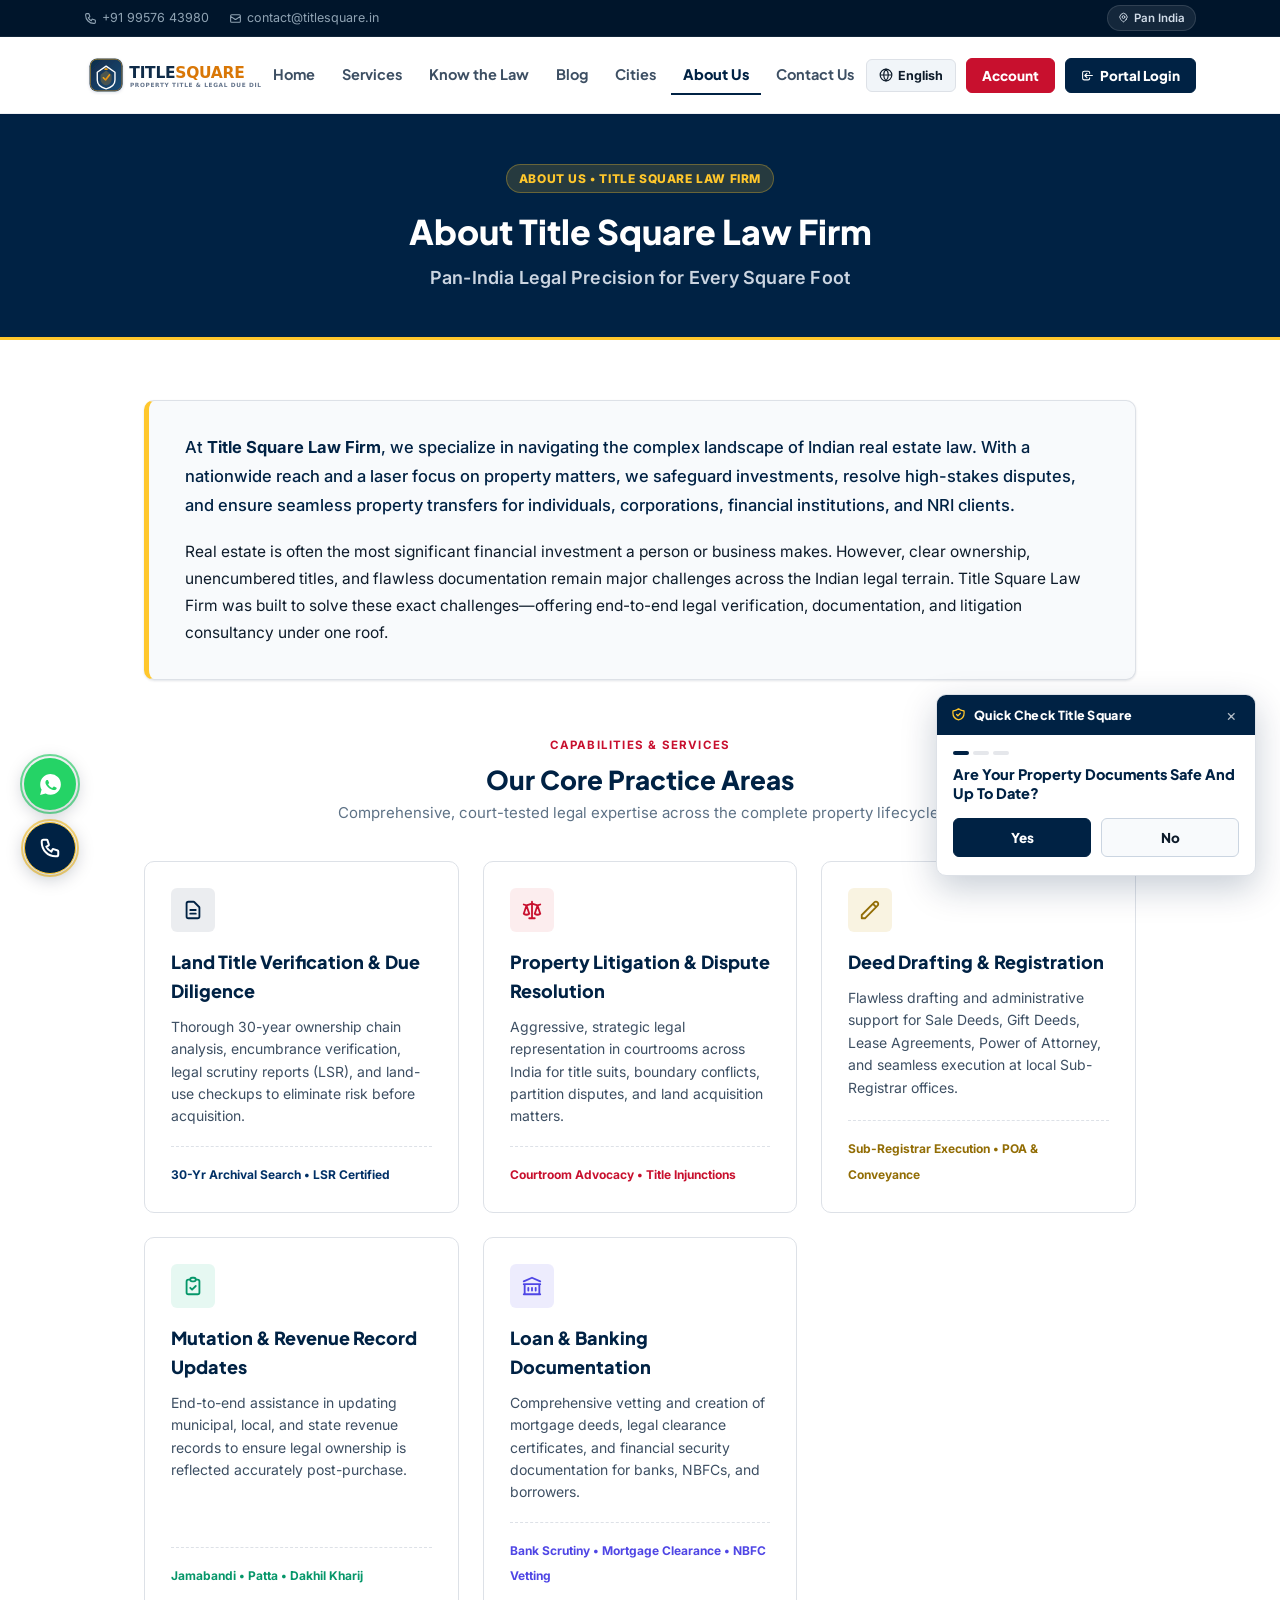
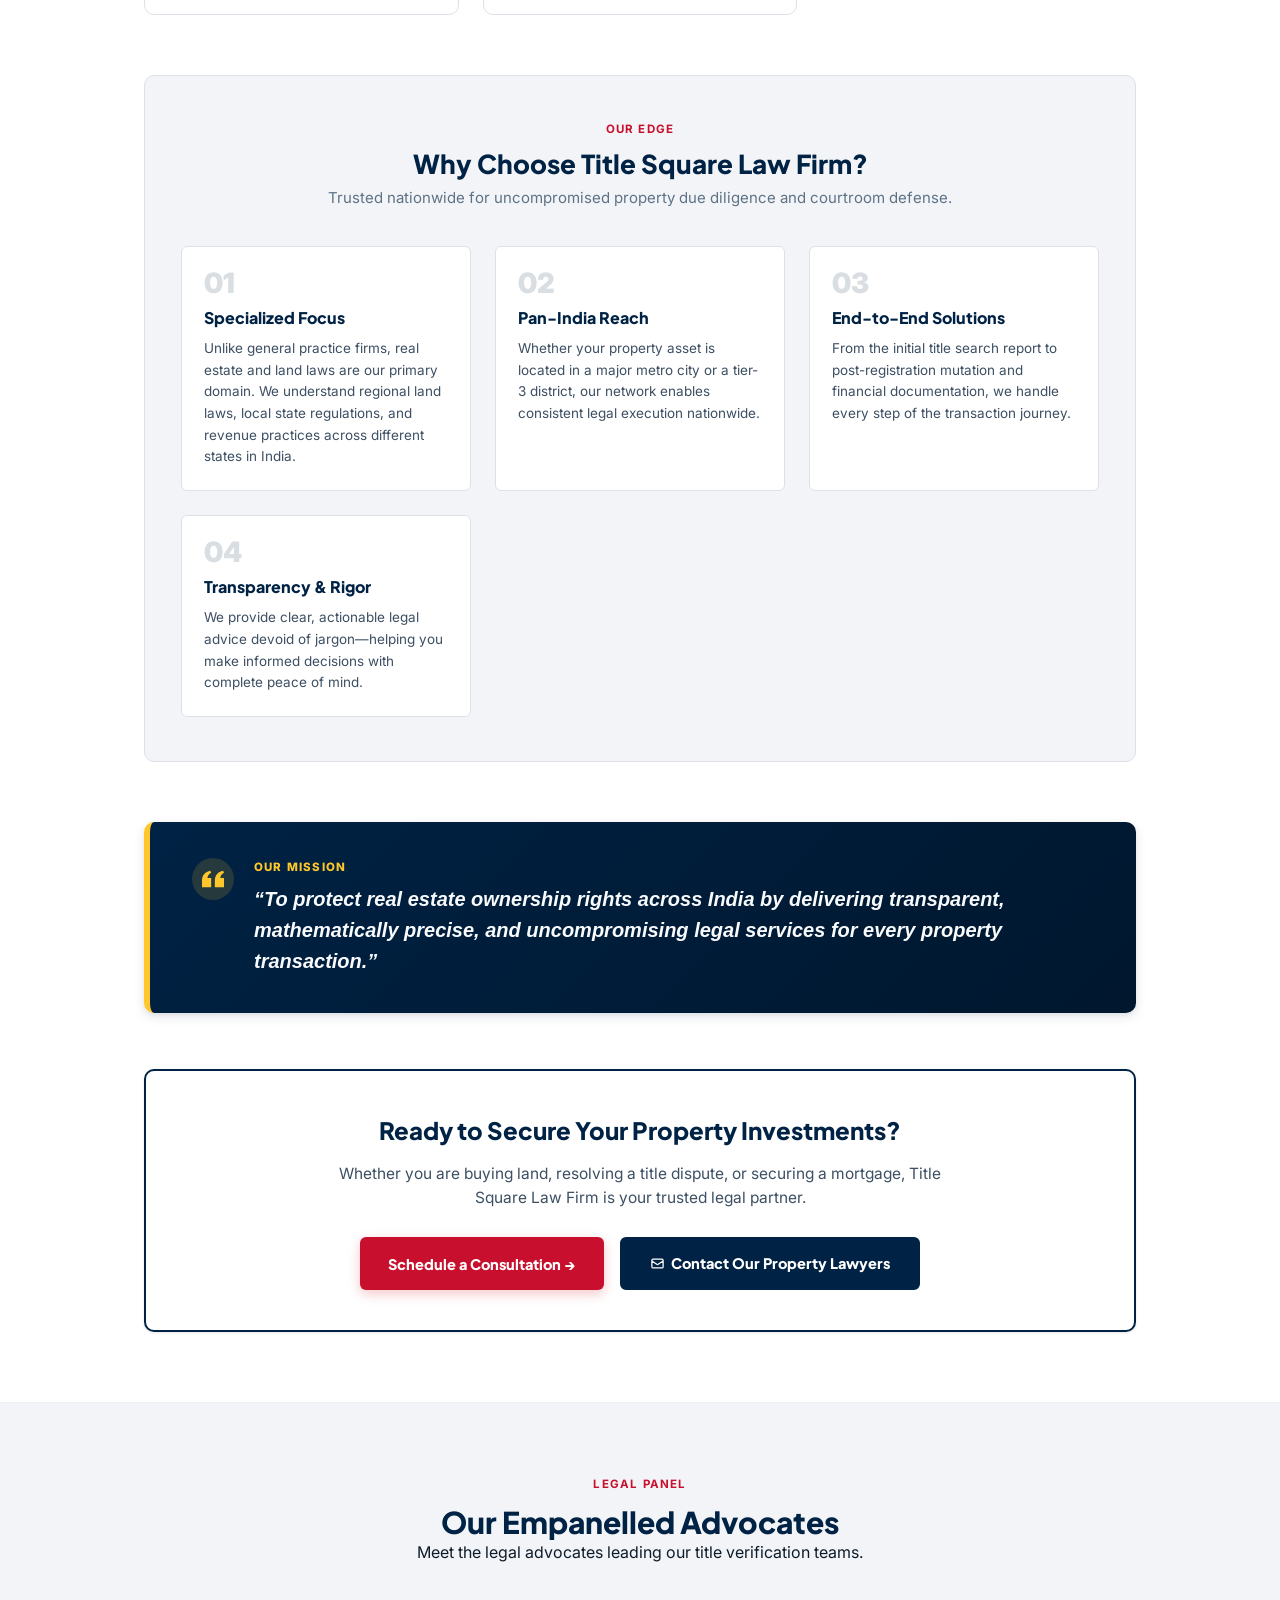
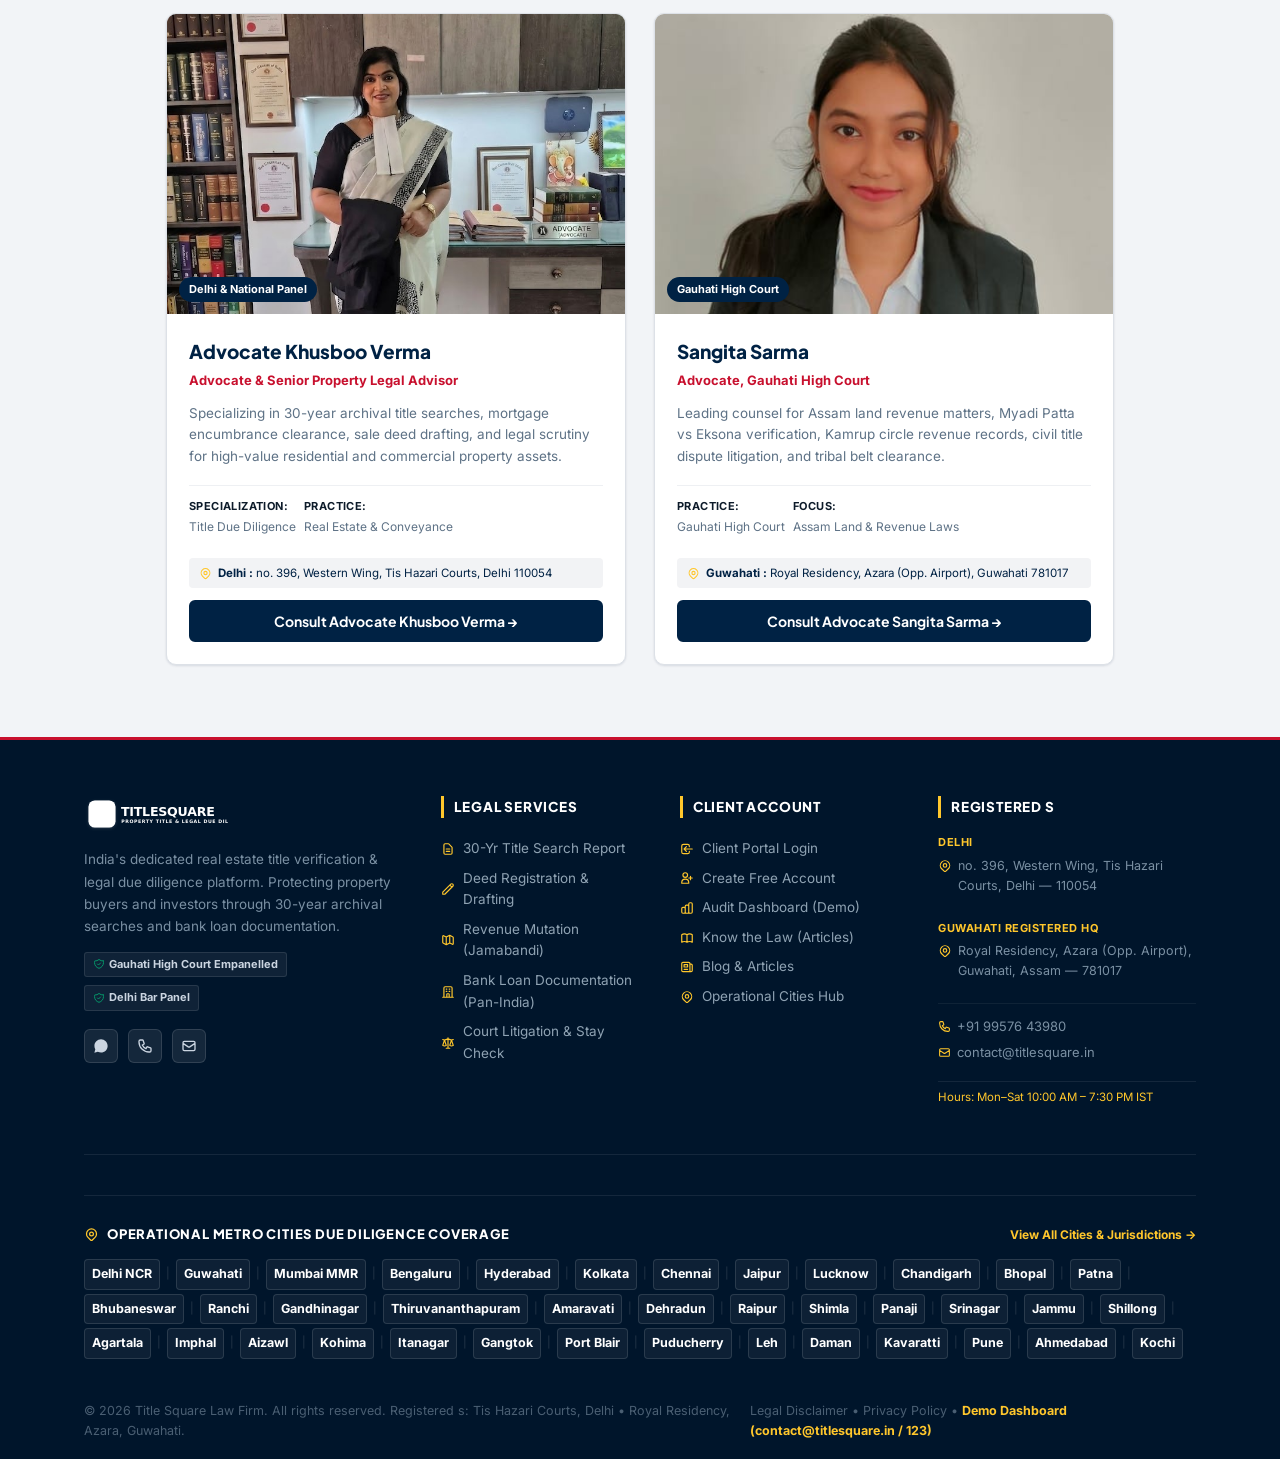
==== commit d2480681: "Update navbar styling, add Blog page link, add floating WhatsApp/call widget, update location to Pan" ====
--- a/about-us.html
+++ b/about-us.html
@@ -17,9 +17,9 @@
   <div class="top-bar">
     <div class="container">
       <div class="top-bar-left">
-        <a href="tel:+919871761798">
+        <a href="tel:+919957643980">
           <svg width="13" height="13" fill="none" stroke="currentColor" stroke-width="2" viewBox="0 0 24 24"><path stroke-linecap="round" stroke-linejoin="round" d="M3 5a2 2 0 012-2h3.28a1 1 0 01.948.684l1.498 4.493a1 1 0 01-.502 1.21l-2.257 1.13a11.042 11.042 0 005.516 5.516l1.13-2.257a1 1 0 011.21-.502l4.493 1.498a1 1 0 01.684.949V19a2 2 0 01-2 2h-1C9.716 21 3 14.284 3 6V5z"/></svg>
-          +91 98717 61798
+          <span data-i18n="top.call">+91 99576 43980</span>
         </a>
         <a href="mailto:contact@titlesquare.in">
           <svg width="13" height="13" fill="none" stroke="currentColor" stroke-width="2" viewBox="0 0 24 24"><path stroke-linecap="round" stroke-linejoin="round" d="M3 8l7.89 5.26a2 2 0 002.22 0L21 8M5 19h14a2 2 0 002-2V7a2 2 0 00-2-2H5a2 2 0 00-2 2v10a2 2 0 002 2z"/></svg>
@@ -29,7 +29,7 @@
       <div class="top-bar-right">
         <span class="top-bar-city-pill">
           <svg width="11" height="11" fill="none" stroke="currentColor" stroke-width="2" viewBox="0 0 24 24"><path stroke-linecap="round" stroke-linejoin="round" d="M17.657 16.657L13.414 20.9a1.998 1.998 0 01-2.827 0l-4.244-4.243a8 8 0 1111.314 0z"/><path stroke-linecap="round" stroke-linejoin="round" d="M15 11a3 3 0 11-6 0 3 3 0 016 0z"/></svg>
-          Delhi NCR &amp; Guwahati
+          <span data-i18n="top.cities">Pan India</span>
         </span>
       </div>
     </div>
@@ -106,13 +106,25 @@
             <svg class="nav-chevron" width="14" height="14" fill="none" stroke="currentColor" stroke-width="2.2" viewBox="0 0 24 24"><path stroke-linecap="round" stroke-linejoin="round" d="M9 18l6-6-6-6"/></svg>
           </a>
 
+          <a href="blog.html" class="nav-link">
+            <span class="nav-link-icon-wrap">
+              <svg width="17" height="17" fill="none" stroke="currentColor" stroke-width="2" viewBox="0 0 24 24"><path stroke-linecap="round" stroke-linejoin="round" d="M19 20H5a2 2 0 01-2-2V6a2 2 0 012-2h10a2 2 0 012 2v1m2 13a2 2 0 01-2-2V7m2 13a2 2 0 002-2V9a2 2 0 00-2-2h-2m-4-3H9M7 16h6M7 8h6v4H7V8z"/></svg>
+            </span>
+            <span class="nav-link-content">
+              <span class="nav-link-title" data-i18n="nav.blog">Blog</span>
+              <span class="nav-link-sub">Legal Gazette &amp; Articles</span>
+            </span>
+            <span class="drawer-badge badge-legal">Gazette</span>
+            <svg class="nav-chevron" width="14" height="14" fill="none" stroke="currentColor" stroke-width="2.2" viewBox="0 0 24 24"><path stroke-linecap="round" stroke-linejoin="round" d="M9 18l6-6-6-6"/></svg>
+          </a>
+
           <a href="cities.html" class="nav-link">
             <span class="nav-link-icon-wrap">
               <svg width="17" height="17" fill="none" stroke="currentColor" stroke-width="2" viewBox="0 0 24 24"><path stroke-linecap="round" stroke-linejoin="round" d="M17.657 16.657L13.414 20.9a1.998 1.998 0 01-2.827 0l-4.244-4.243a8 8 0 1111.314 0z"/><path stroke-linecap="round" stroke-linejoin="round" d="M15 11a3 3 0 11-6 0 3 3 0 016 0z"/></svg>
             </span>
             <span class="nav-link-content">
               <span class="nav-link-title" data-i18n="nav.cities">Cities</span>
-              <span class="nav-link-sub">Delhi NCR &amp; Guwahati Jurisdictions</span>
+              <span class="nav-link-sub">Pan-India Operational Jurisdictions</span>
             </span>
             <svg class="nav-chevron" width="14" height="14" fill="none" stroke="currentColor" stroke-width="2.2" viewBox="0 0 24 24"><path stroke-linecap="round" stroke-linejoin="round" d="M9 18l6-6-6-6"/></svg>
           </a>
@@ -123,7 +135,7 @@
             </span>
             <span class="nav-link-content">
               <span class="nav-link-title" data-i18n="nav.about">About Us</span>
-              <span class="nav-link-sub">High Court Advocates &amp; Chamber Team</span>
+              <span class="nav-link-sub">High Court Advocates &amp;  Team</span>
             </span>
             <svg class="nav-chevron" width="14" height="14" fill="none" stroke="currentColor" stroke-width="2.2" viewBox="0 0 24 24"><path stroke-linecap="round" stroke-linejoin="round" d="M9 18l6-6-6-6"/></svg>
           </a>
@@ -134,7 +146,7 @@
             </span>
             <span class="nav-link-content">
               <span class="nav-link-title" data-i18n="nav.contact">Contact Us</span>
-              <span class="nav-link-sub">Chamber Visits &amp; Direct Line</span>
+              <span class="nav-link-sub"> Visits &amp; Direct Line</span>
             </span>
             <svg class="nav-chevron" width="14" height="14" fill="none" stroke="currentColor" stroke-width="2.2" viewBox="0 0 24 24"><path stroke-linecap="round" stroke-linejoin="round" d="M9 18l6-6-6-6"/></svg>
           </a>
@@ -162,7 +174,7 @@
             </div>
           </a>
 
-          <a href="https://wa.me/919871761798?text=Hello%20Title%20Square%20Legal%20Team,%20I%20need%20property%20due%20diligence%20assistance." target="_blank" rel="noopener" class="drawer-quick-tile">
+          <a href="https://wa.me/919957643980?text=Hello%20Title%20Square%20Legal%20Team,%20I%20need%20property%20due%20diligence%20assistance." target="_blank" rel="noopener" class="drawer-quick-tile">
             <div class="dqt-icon-box dqt-icon-wa">
               <svg width="17" height="17" fill="currentColor" viewBox="0 0 24 24"><path d="M12.04 2c-5.46 0-9.91 4.45-9.91 9.91 0 1.75.46 3.45 1.32 4.95L2.05 22l5.25-1.38c1.45.79 3.08 1.21 4.74 1.21 5.46 0 9.91-4.45 9.91-9.91 0-2.65-1.03-5.14-2.9-7.01A9.816 9.816 0 0012.04 2zm5.79 14.07c-.24.68-1.4 1.26-1.95 1.32-.51.06-1.17.09-3.37-.8-2.58-1.04-4.22-3.66-4.35-3.83-.13-.17-1.03-1.37-1.03-2.62 0-1.25.65-1.86.88-2.11.23-.25.5-.32.67-.32.17 0 .34 0 .49.01.15.01.37-.06.58.44.22.52.74 1.82.81 1.95.07.13.11.29.02.46-.09.18-.14.28-.27.44-.13.16-.28.36-.4.49-.13.13-.27.27-.12.52.16.25.7 1.15 1.5 1.86 1.03.92 1.9 1.2 2.16 1.33.27.13.42.11.58-.07.16-.18.68-.79.86-1.06.18-.27.37-.23.62-.14.25.09 1.58.74 1.85.88.27.14.45.2.52.31.06.12.06.68-.18 1.36z"/></svg>
             </div>
@@ -172,30 +184,31 @@
             </div>
           </a>
 
-          <a href="tel:+919871761798" class="drawer-quick-tile">
+          <a href="tel:+919957643980" class="drawer-quick-tile">
             <div class="dqt-icon-box dqt-icon-amber">
               <svg width="17" height="17" fill="none" stroke="currentColor" stroke-width="2" viewBox="0 0 24 24"><path stroke-linecap="round" stroke-linejoin="round" d="M3 5a2 2 0 012-2h3.28a1 1 0 01.948.684l1.498 4.493a1 1 0 01-.502 1.21l-2.257 1.13a11.042 11.042 0 005.516 5.516l1.13-2.257a1 1 0 011.21-.502l4.493 1.498a1 1 0 01.684.949V19a2 2 0 01-2 2h-1C9.716 21 3 14.284 3 6V5z"/></svg>
             </div>
             <div class="dqt-text">
               <span class="dqt-label">Helpline</span>
-              <span class="dqt-sub">+91 98717 61798</span>
+              <span class="dqt-sub">+91 99576 43980</span>
             </div>
           </a>
         </div>
 
         <div class="mobile-drawer-actions">
-          <button type="button" class="btn-auth-red open-auth-btn" data-tab="register" style="width: 100%; justify-content: center; padding: 11.5px; margin-bottom: 8px;" data-i18n="nav.loginRegister">
-            Login / Register
+          <button type="button" class="btn-auth-red open-auth-btn" data-tab="register" style="width: 100%; justify-content: center; padding: 11.5px; margin-bottom: 8px;">
+            <svg width="14" height="14" fill="none" stroke="currentColor" stroke-width="2" viewBox="0 0 24 24"><path stroke-linecap="round" stroke-linejoin="round" d="M16 7a4 4 0 11-8 0 4 4 0 018 0zM12 14a7 7 0 00-7 7h14a7 7 0 00-7-7z"/></svg>
+            <span data-i18n="nav.account">Account</span>
           </button>
           <button type="button" class="btn-auth-navy open-auth-btn" data-tab="login" style="width: 100%; justify-content: center; padding: 11px; margin-bottom: 8px;">
             <svg width="14" height="14" fill="none" stroke="currentColor" stroke-width="2" viewBox="0 0 24 24"><path stroke-linecap="round" stroke-linejoin="round" d="M11 16l-4-4m0 0l4-4m-4 4h14m-5 4v1a3 3 0 01-3 3H6a3 3 0 01-3-3V7a3 3 0 013-3h7a3 3 0 013 3v1"/></svg>
             <span data-i18n="nav.portalLogin">Client Portal Login</span>
           </button>
 
-          <div class="drawer-chamber-info">
+          <div class="drawer--info">
             <div class="dci-hours">
               <span class="dci-dot"></span>
-              <span>Chamber Hours: Mon–Sat 10:00 AM – 7:30 PM</span>
+              <span> Hours: Mon–Sat 10:00 AM – 7:30 PM</span>
             </div>
             <div class="dci-loc">
               <svg width="12" height="12" fill="none" stroke="currentColor" stroke-width="2" viewBox="0 0 24 24"><path stroke-linecap="round" stroke-linejoin="round" d="M17.657 16.657L13.414 20.9a1.998 1.998 0 01-2.827 0l-4.244-4.243a8 8 0 1111.314 0z"/><path stroke-linecap="round" stroke-linejoin="round" d="M15 11a3 3 0 11-6 0 3 3 0 016 0z"/></svg>
@@ -210,11 +223,12 @@
           English
         </button>
         <button type="button" class="btn-auth-red open-auth-btn" data-tab="register" onclick="openAuth('register')">
-          Login / Register
+          <svg width="14" height="14" fill="none" stroke="currentColor" stroke-width="2" viewBox="0 0 24 24"><path stroke-linecap="round" stroke-linejoin="round" d="M16 7a4 4 0 11-8 0 4 4 0 018 0zM12 14a7 7 0 00-7 7h14a7 7 0 00-7-7z"/></svg>
+          <span data-i18n="nav.account">Account</span>
         </button>
         <button type="button" class="btn-auth-navy open-auth-btn" data-tab="login" onclick="openAuth('login')">
           <svg width="13" height="13" fill="none" stroke="currentColor" stroke-width="2" viewBox="0 0 24 24"><path stroke-linecap="round" stroke-linejoin="round" d="M11 16l-4-4m0 0l4-4m-4 4h14m-5 4v1a3 3 0 01-3 3H6a3 3 0 01-3-3V7a3 3 0 013-3h7a3 3 0 013 3v1"/></svg>
-          Portal Login
+          <span data-i18n="nav.portalLogin">Portal Login</span>
         </button>
         <button class="mobile-toggle-btn" id="mobileToggleBtn" aria-label="Toggle Navigation">
           <svg width="22" height="22" fill="none" stroke="currentColor" stroke-width="2" viewBox="0 0 24 24"><path stroke-linecap="round" stroke-linejoin="round" d="M4 6h16M4 12h16M4 18h16"/></svg>
@@ -484,7 +498,7 @@
             </div>
             <div style="font-size: 11.5px; color: var(--navy); margin-top: 8px; margin-bottom: 12px; padding: 6px 10px; background: rgba(0,34,68,0.05); border-radius: 4px; display: flex; align-items: center; gap: 6px;">
               <svg width="13" height="13" fill="none" stroke="currentColor" stroke-width="2" viewBox="0 0 24 24" style="color: var(--gold); flex-shrink: 0;"><path stroke-linecap="round" stroke-linejoin="round" d="M17.657 16.657L13.414 20.9a1.998 1.998 0 01-2.827 0l-4.244-4.243a8 8 0 1111.314 0z"/><path stroke-linecap="round" stroke-linejoin="round" d="M15 11a3 3 0 11-6 0 3 3 0 016 0z"/></svg>
-              <span><strong>Delhi Chamber:</strong> Chamber no. 396, Western Wing, Tis Hazari Courts, Delhi 110054</span>
+              <span><strong>Delhi :</strong>  no. 396, Western Wing, Tis Hazari Courts, Delhi 110054</span>
             </div>
             <button class="btn btn-navy open-modal-trigger" data-expert="Advocate Khusboo Verma" style="width: 100%;">
               Consult Advocate Khusboo Verma →
@@ -510,7 +524,7 @@
             </div>
             <div style="font-size: 11.5px; color: var(--navy); margin-top: 8px; margin-bottom: 12px; padding: 6px 10px; background: rgba(0,34,68,0.05); border-radius: 4px; display: flex; align-items: center; gap: 6px;">
               <svg width="13" height="13" fill="none" stroke="currentColor" stroke-width="2" viewBox="0 0 24 24" style="color: var(--gold); flex-shrink: 0;"><path stroke-linecap="round" stroke-linejoin="round" d="M17.657 16.657L13.414 20.9a1.998 1.998 0 01-2.827 0l-4.244-4.243a8 8 0 1111.314 0z"/><path stroke-linecap="round" stroke-linejoin="round" d="M15 11a3 3 0 11-6 0 3 3 0 016 0z"/></svg>
-              <span><strong>Guwahati Chamber:</strong> Royal Residency, Azara (Opp. Airport), Guwahati 781017</span>
+              <span><strong>Guwahati :</strong> Royal Residency, Azara (Opp. Airport), Guwahati 781017</span>
             </div>
             <button class="btn btn-navy open-modal-trigger" data-expert="Advocate Sangita Sarma" style="width: 100%;">
               Consult Advocate Sangita Sarma →
@@ -544,10 +558,10 @@
           </div>
 
           <div class="footer-social-row">
-            <a href="https://wa.me/919871761798" target="_blank" class="footer-social-icon" title="WhatsApp Legal Helpdesk">
+            <a href="https://wa.me/919957643980" target="_blank" class="footer-social-icon" title="WhatsApp Legal Helpdesk">
               <svg width="16" height="16" fill="currentColor" viewBox="0 0 24 24"><path d="M12.04 2c-5.46 0-9.91 4.45-9.91 9.91 0 1.75.46 3.45 1.32 4.95L2.05 22l5.25-1.38c1.45.79 3.08 1.21 4.74 1.21 5.46 0 9.91-4.45 9.91-9.91 0-2.65-1.03-5.14-2.9-7.01A9.816 9.816 0 0012.04 2z"/></svg>
             </a>
-            <a href="tel:+919871761798" class="footer-social-icon" title="Call Direct">
+            <a href="tel:+919957643980" class="footer-social-icon" title="Call Direct">
               <svg width="16" height="16" fill="none" stroke="currentColor" stroke-width="2" viewBox="0 0 24 24"><path stroke-linecap="round" stroke-linejoin="round" d="M3 5a2 2 0 012-2h3.28a1 1 0 01.948.684l1.498 4.493a1 1 0 01-.502 1.21l-2.257 1.13a11.042 11.042 0 005.516 5.516l1.13-2.257a1 1 0 011.21-.502l4.493 1.498a1 1 0 01.684.949V19a2 2 0 01-2 2h-1C9.716 21 3 14.284 3 6V5z"/></svg>
             </a>
             <a href="mailto:contact@titlesquare.in" class="footer-social-icon" title="Email Us">
@@ -638,14 +652,14 @@
 
         <!-- Col 4: Registered Office Details with Icons -->
         <div>
-          <h4 class="footer-heading">Registered Chambers</h4>
+          <h4 class="footer-heading">Registered s</h4>
           <div class="footer-contact-block">
             <div class="footer-office" style="margin-bottom: 12px;">
-              <strong style="color: var(--gold); font-size: 11px; text-transform: uppercase; letter-spacing: .5px; display: block; margin-bottom: 2px;">Delhi Chamber</strong>
+              <strong style="color: var(--gold); font-size: 11px; text-transform: uppercase; letter-spacing: .5px; display: block; margin-bottom: 2px;">Delhi </strong>
               <span style="display: flex; align-items: flex-start; gap: 6px;">
                 <svg width="14" height="14" fill="none" stroke="currentColor" stroke-width="2" viewBox="0 0 24 24" style="color: var(--gold); flex-shrink: 0; margin-top: 3px;"><path stroke-linecap="round" stroke-linejoin="round" d="M17.657 16.657L13.414 20.9a1.998 1.998 0 01-2.827 0l-4.244-4.243a8 8 0 1111.314 0z"/><path stroke-linecap="round" stroke-linejoin="round" d="M15 11a3 3 0 11-6 0 3 3 0 016 0z"/></svg>
-                <a href="contact-us.html#delhi-chamber" style="color: inherit; text-decoration: none;">
-                  Chamber no. 396, Western Wing, Tis Hazari Courts, Delhi — 110054
+                <a href="contact-us.html#delhi-" style="color: inherit; text-decoration: none;">
+                   no. 396, Western Wing, Tis Hazari Courts, Delhi — 110054
                 </a>
               </span>
             </div>
@@ -653,15 +667,15 @@
               <strong style="color: var(--gold); font-size: 11px; text-transform: uppercase; letter-spacing: .5px; display: block; margin-bottom: 2px;">Guwahati Registered HQ</strong>
               <span style="display: flex; align-items: flex-start; gap: 6px;">
                 <svg width="14" height="14" fill="none" stroke="currentColor" stroke-width="2" viewBox="0 0 24 24" style="color: var(--gold); flex-shrink: 0; margin-top: 3px;"><path stroke-linecap="round" stroke-linejoin="round" d="M17.657 16.657L13.414 20.9a1.998 1.998 0 01-2.827 0l-4.244-4.243a8 8 0 1111.314 0z"/><path stroke-linecap="round" stroke-linejoin="round" d="M15 11a3 3 0 11-6 0 3 3 0 016 0z"/></svg>
-                <a href="contact-us.html#headquarters-chamber" style="color: inherit; text-decoration: none;">
+                <a href="contact-us.html#headquarters-" style="color: inherit; text-decoration: none;">
                   Royal Residency, Azara (Opp. Airport), Guwahati, Assam — 781017
                 </a>
               </span>
             </div>
             <div class="footer-contact-links" style="margin-top: 10px;">
-              <a href="tel:+919871761798" style="display: flex; align-items: center; gap: 6px;">
+              <a href="tel:+919957643980" style="display: flex; align-items: center; gap: 6px;">
                 <svg width="13" height="13" fill="none" stroke="currentColor" stroke-width="2" viewBox="0 0 24 24" style="color: var(--gold);"><path stroke-linecap="round" stroke-linejoin="round" d="M3 5a2 2 0 012-2h3.28a1 1 0 01.948.684l1.498 4.493a1 1 0 01-.502 1.21l-2.257 1.13a11.042 11.042 0 005.516 5.516l1.13-2.257a1 1 0 011.21-.502l4.493 1.498a1 1 0 01.684.949V19a2 2 0 01-2 2h-1C9.716 21 3 14.284 3 6V5z"/></svg>
-                +91 98717 61798
+                +91 99576 43980
               </a>
               <a href="mailto:contact@titlesquare.in" style="display: flex; align-items: center; gap: 6px;">
                 <svg width="13" height="13" fill="none" stroke="currentColor" stroke-width="2" viewBox="0 0 24 24" style="color: var(--gold);"><path stroke-linecap="round" stroke-linejoin="round" d="M3 8l7.89 5.26a2 2 0 002.22 0L21 8M5 19h14a2 2 0 002-2V7a2 2 0 00-2-2H5a2 2 0 00-2 2v10a2 2 0 002 2z"/></svg>
@@ -669,7 +683,7 @@
               </a>
             </div>
             <div style="font-size: 11.5px; color: var(--gold); margin-top: 6px; padding-top: 6px; border-top: 1px solid rgba(255,255,255,0.08);">
-              Chamber Hours: Mon–Sat 10:00 AM – 7:30 PM IST
+               Hours: Mon–Sat 10:00 AM – 7:30 PM IST
             </div>
           </div>
         </div>
@@ -765,7 +779,7 @@
       </div>
 
       <div class="footer-bottom-bar">
-        <p>&copy; 2026 Title Square Law Firm. All rights reserved. Registered Chambers: Tis Hazari Courts, Delhi &bull; Royal Residency, Azara, Guwahati.</p>
+        <p>&copy; 2026 Title Square Law Firm. All rights reserved. Registered s: Tis Hazari Courts, Delhi &bull; Royal Residency, Azara, Guwahati.</p>
         <p><a href="know-the-law.html">Legal Disclaimer</a> &bull; <a href="about-us.html">Privacy Policy</a> &bull; <a href="dashboard.html" style="color: var(--gold); font-weight: 700;">Demo Dashboard (contact@titlesquare.in / 123)</a></p>
       </div>
     </div>
@@ -780,6 +794,24 @@
     <a href="contact-us.html" class="m-tab-item"><svg fill="none" stroke="currentColor" stroke-width="2" viewBox="0 0 24 24"><path stroke-linecap="round" stroke-linejoin="round" d="M3 5a2 2 0 012-2h3.28a1 1 0 01.948.684l1.498 4.493a1 1 0 01-.502 1.21l-2.257 1.13a11.042 11.042 0 005.516 5.516l1.13-2.257a1 1 0 011.21-.502l4.493 1.498a1 1 0 01.684.949V19a2 2 0 01-2 2h-1C9.716 21 3 14.284 3 6V5z"/></svg><span>Contact</span></a>
   </nav>
 
+  <!-- Floating Contact Actions (WhatsApp & Call) -->
+  <div class="floating-contact-actions" id="floatingContactActions">
+    <a href="https://wa.me/919957643980?text=Hello%20Title%20Square%20Legal%20Team,%20I%20need%20property%20due%20diligence%20assistance." target="_blank" rel="noopener" class="floating-action-btn btn-wa" aria-label="Chat on WhatsApp" title="Chat on WhatsApp (+91 99576 43980)">
+      <span class="fab-pulse-ring wa-ring"></span>
+      <span class="fab-icon-box">
+        <svg width="25" height="25" fill="currentColor" viewBox="0 0 24 24"><path d="M12.04 2c-5.46 0-9.91 4.45-9.91 9.91 0 1.75.46 3.45 1.32 4.95L2.05 22l5.25-1.38c1.45.79 3.08 1.21 4.74 1.21 5.46 0 9.91-4.45 9.91-9.91 0-2.65-1.03-5.14-2.9-7.01A9.816 9.816 0 0012.04 2zm5.79 14.07c-.24.68-1.4 1.26-1.95 1.32-.51.06-1.17.09-3.37-.8-2.58-1.04-4.22-3.66-4.35-3.83-.13-.17-1.03-1.37-1.03-2.62 0-1.25.65-1.86.88-2.11.23-.25.5-.32.67-.32.17 0 .34 0 .49.01.15.01.37-.06.58.44.22.52.74 1.82.81 1.95.07.13.11.29.02.46-.09.18-.14.28-.27.44-.13.16-.28.36-.4.49-.13.13-.27.27-.12.52.16.25.7 1.15 1.5 1.86 1.03.92 1.9 1.2 2.16 1.33.27.13.42.11.58-.07.16-.18.68-.79.86-1.06.18-.27.37-.23.62-.14.25.09 1.58.74 1.85.88.27.14.45.2.52.31.06.12.06.68-.18 1.36z"/></svg>
+      </span>
+      <span class="fab-tooltip">WhatsApp: 99576 43980</span>
+    </a>
+    <a href="tel:+919957643980" class="floating-action-btn btn-call" aria-label="Call +91 99576 43980" title="Call Legal Helpline (+91 99576 43980)">
+      <span class="fab-pulse-ring call-ring"></span>
+      <span class="fab-icon-box">
+        <svg width="22" height="22" fill="none" stroke="currentColor" stroke-width="2.2" viewBox="0 0 24 24"><path stroke-linecap="round" stroke-linejoin="round" d="M3 5a2 2 0 012-2h3.28a1 1 0 01.948.684l1.498 4.493a1 1 0 01-.502 1.21l-2.257 1.13a11.042 11.042 0 005.516 5.516l1.13-2.257a1 1 0 011.21-.502l4.493 1.498a1 1 0 01.684.949V19a2 2 0 01-2 2h-1C9.716 21 3 14.284 3 6V5z"/></svg>
+      </span>
+      <span class="fab-tooltip">Call: 99576 43980</span>
+    </a>
+  </div>
+
   <!-- Modal -->
   <div class="modal-layer" id="reportModalLayer">
     <div class="modal-dialog-card">
@@ -793,9 +825,9 @@
           <div class="field-wrap"><label>Your Name</label><input type="text" class="field-control" placeholder="Enter full name" required></div>
           <div class="field-wrap"><label>Mobile Number</label><input type="tel" class="field-control" pattern="[0-9]{10}" placeholder="10-digit number" required></div>
           <div class="field-wrap"><label>Select City / State Capital</label><select class="field-control" required>
-            <optgroup label="Headquarters & Metro Chambers">
+            <optgroup label="Headquarters & Metro s">
               <option value="Delhi NCR" selected>Delhi NCR</option>
-              <option value="Guwahati">Guwahati (Assam Chamber)</option>
+              <option value="Guwahati">Guwahati (Assam )</option>
               <option value="Mumbai">Mumbai MMR (Maharashtra)</option>
               <option value="Bengaluru">Bengaluru (Karnataka)</option>
               <option value="Hyderabad">Hyderabad (Telangana)</option>
--- a/css/style.css
+++ b/css/style.css
@@ -1,4 +1,4 @@
-﻿/* ==========================================================================
+/* ==========================================================================
    TITLE SQUARE — CORPORATE LEGAL THEME
    Deep Navy #002244 / Red #c8102e / Gold #ffc72c
    Fonts: Plus Jakarta Sans + Inter
@@ -147,11 +147,11 @@
   display: flex;
   align-items: center;
   justify-content: space-between;
-  height: 68px;
+  height: 76px;
 }
 
 .brand-logo-img {
-  height: 42px;
+  height: 46px;
   width: auto;
 }
 
@@ -161,14 +161,23 @@
   gap: 2px;
 }
 
+.mobile-drawer-links {
+  display: flex;
+  align-items: center;
+  gap: 3px;
+}
+
 .nav-link {
+  display: inline-flex;
+  align-items: center;
   font-family: var(--font-h);
-  font-size: 14px;
+  font-size: 14.5px;
   font-weight: 700;
   color: var(--text-mid);
-  padding: 7px 13px;
+  padding: 8px 12px;
   border-radius: var(--r-sm);
   transition: color .15s, background .15s;
+  white-space: nowrap;
 }
 
 .nav-link:hover {
@@ -182,13 +191,13 @@
   background: transparent;
   border-bottom: 2.5px solid var(--navy);
   border-radius: 0;
-  padding-bottom: 5px;
+  padding-bottom: 6px;
 }
 
 .nav-actions {
   display: flex;
   align-items: center;
-  gap: 12px;
+  gap: 10px;
 }
 
 /* ============================================================
--- a/css/components.css
+++ b/css/components.css
@@ -1509,7 +1509,7 @@
   margin-top: 24px;
 }
 
-.hq-chamber-info-card {
+.hq--info-card {
   background: var(--bg-page);
   border: 1px solid var(--border);
   border-radius: var(--r-md);
@@ -1519,7 +1519,7 @@
   justify-content: space-between;
 }
 
-.hq-chamber-subtitle {
+.hq--subtitle {
   font-size: 11px;
   font-weight: 800;
   text-transform: uppercase;
@@ -1623,7 +1623,7 @@
   line-height: 1.45;
 }
 
-.hq-chamber-actions {
+.hq--actions {
   display: flex;
   gap: 10px;
   flex-wrap: wrap;
@@ -2074,7 +2074,7 @@
   font-family: var(--font-h);
   font-size: 13.5px;
   font-weight: 800;
-  padding: 8px 16px;
+  padding: 8px 15px;
   border-radius: var(--r-sm);
   border: 1.5px solid var(--red);
   cursor: pointer;
@@ -2083,6 +2083,7 @@
   align-items: center;
   gap: 6px;
   text-decoration: none;
+  white-space: nowrap;
 }
 
 .btn-auth-red:hover {
@@ -2096,7 +2097,7 @@
   font-family: var(--font-h);
   font-size: 13.5px;
   font-weight: 800;
-  padding: 8px 16px;
+  padding: 8px 15px;
   border-radius: var(--r-sm);
   border: 1.5px solid var(--navy);
   cursor: pointer;
@@ -2105,6 +2106,7 @@
   align-items: center;
   gap: 6px;
   text-decoration: none;
+  white-space: nowrap;
 }
 
 .btn-auth-navy:hover {
@@ -4113,3 +4115,215 @@
   }
 }
 
+/* ============================================================
+   FLOATING CONTACT ACTIONS (WhatsApp & Call - downside)
+   ============================================================ */
+.floating-contact-actions {
+  position: fixed;
+  bottom: 26px;
+  left: 24px;
+  display: flex;
+  flex-direction: column;
+  gap: 12px;
+  z-index: 1040;
+  transition: opacity 0.25s ease, visibility 0.25s ease;
+}
+
+.floating-action-btn {
+  position: relative;
+  display: flex;
+  align-items: center;
+  justify-content: center;
+  width: 52px;
+  height: 52px;
+  border-radius: 50%;
+  color: #ffffff !important;
+  text-decoration: none;
+  box-shadow: 0 4px 18px rgba(0, 21, 43, 0.25);
+  transition: transform 0.25s cubic-bezier(0.34, 1.56, 0.64, 1), box-shadow 0.25s ease;
+}
+
+.floating-action-btn:hover {
+  transform: scale(1.12);
+  box-shadow: 0 8px 26px rgba(0, 21, 43, 0.35);
+}
+
+.floating-action-btn:active {
+  transform: scale(0.94);
+}
+
+/* WhatsApp Button */
+.floating-action-btn.btn-wa {
+  background: #25d366;
+}
+
+/* Call Button */
+.floating-action-btn.btn-call {
+  background: #002244;
+  border: 1.5px solid #ffc72c;
+}
+
+/* Animated Pulse Ripple Effect */
+.fab-pulse-ring {
+  position: absolute;
+  inset: -4px;
+  border-radius: 50%;
+  pointer-events: none;
+  z-index: -1;
+}
+
+.wa-ring {
+  border: 2px solid rgba(37, 211, 102, 0.65);
+  animation: fab-ripple-wa 2.4s infinite cubic-bezier(0, 0.2, 0.8, 1);
+}
+
+.call-ring {
+  border: 2px solid rgba(255, 199, 44, 0.65);
+  animation: fab-ripple-call 2.4s infinite cubic-bezier(0, 0.2, 0.8, 1) 1.2s;
+}
+
+@keyframes fab-ripple-wa {
+  0% {
+    transform: scale(0.95);
+    opacity: 0.9;
+  }
+  70% {
+    transform: scale(1.55);
+    opacity: 0;
+  }
+  100% {
+    transform: scale(1.55);
+    opacity: 0;
+  }
+}
+
+@keyframes fab-ripple-call {
+  0% {
+    transform: scale(0.95);
+    opacity: 0.9;
+  }
+  70% {
+    transform: scale(1.55);
+    opacity: 0;
+  }
+  100% {
+    transform: scale(1.55);
+    opacity: 0;
+  }
+}
+
+/* Icon Box & Animated Effects */
+.fab-icon-box {
+  display: flex;
+  align-items: center;
+  justify-content: center;
+}
+
+/* Call Icon Ringing Shake Animation */
+.btn-call .fab-icon-box {
+  animation: phone-ring-wobble 3.6s infinite ease-in-out;
+}
+
+/* WhatsApp Icon Gentle Pulse/Bounce Animation */
+.btn-wa .fab-icon-box {
+  animation: wa-bounce-pulse 3.6s infinite ease-in-out 1.8s;
+}
+
+@keyframes phone-ring-wobble {
+  0%, 60%, 100% {
+    transform: rotate(0deg);
+  }
+  65% {
+    transform: rotate(-16deg);
+  }
+  70% {
+    transform: rotate(14deg);
+  }
+  75% {
+    transform: rotate(-12deg);
+  }
+  80% {
+    transform: rotate(10deg);
+  }
+  85% {
+    transform: rotate(-4deg);
+  }
+  90% {
+    transform: rotate(0deg);
+  }
+}
+
+@keyframes wa-bounce-pulse {
+  0%, 65%, 100% {
+    transform: scale(1);
+  }
+  70% {
+    transform: scale(1.2);
+  }
+  75% {
+    transform: scale(0.95);
+  }
+  80% {
+    transform: scale(1.12);
+  }
+  85% {
+    transform: scale(1);
+  }
+}
+
+/* Desktop Hover Tooltip */
+.fab-tooltip {
+  position: absolute;
+  left: 64px;
+  background: #00152b;
+  color: #ffffff;
+  padding: 6px 12px;
+  border-radius: 6px;
+  font-family: var(--font-h);
+  font-size: 12px;
+  font-weight: 700;
+  white-space: nowrap;
+  opacity: 0;
+  pointer-events: none;
+  transform: translateX(-6px);
+  transition: all 0.2s ease;
+  box-shadow: 0 4px 14px rgba(0, 0, 0, 0.28);
+  border: 1px solid rgba(255, 255, 255, 0.1);
+}
+
+.fab-tooltip::before {
+  content: '';
+  position: absolute;
+  top: 50%;
+  right: 100%;
+  transform: translateY(-50%);
+  border-width: 5px;
+  border-style: solid;
+  border-color: transparent #00152b transparent transparent;
+}
+
+.floating-action-btn:hover .fab-tooltip {
+  opacity: 1;
+  transform: translateX(0);
+}
+
+/* Responsive adjustment for Mobile */
+@media (max-width: 991px) {
+  .floating-contact-actions {
+    bottom: 78px;
+    left: 14px;
+    gap: 10px;
+  }
+  .floating-action-btn {
+    width: 48px;
+    height: 48px;
+  }
+  .floating-action-btn svg {
+    width: 20px;
+    height: 20px;
+  }
+  .fab-tooltip {
+    display: none;
+  }
+}
+
--- a/css/responsive.css
+++ b/css/responsive.css
@@ -15,6 +15,25 @@
   display: none !important;
 }
 
+/* Medium Desktop & Laptop Navbar Scaling (992px - 1180px) */
+@media (min-width: 992px) and (max-width: 1180px) {
+  .nav-link {
+    font-size: 13.5px;
+    padding: 7px 8px;
+  }
+  .mobile-drawer-links {
+    gap: 1px;
+  }
+  .nav-actions {
+    gap: 6px;
+  }
+  .btn-auth-red,
+  .btn-auth-navy {
+    padding: 7px 12px;
+    font-size: 12.5px;
+  }
+}
+
 /* ============================================================
    TABLET & MOBILE NAVIGATION (max 991px)
    ============================================================ */
@@ -33,7 +52,8 @@
 
   /* Hide floating widgets when mobile menu is open to prevent overlapping */
   body.mobile-nav-open .quick-check-widget,
-  body.mobile-nav-open .quick-check-reopen-pill {
+  body.mobile-nav-open .quick-check-reopen-pill,
+  body.mobile-nav-open .floating-contact-actions {
     opacity: 0 !important;
     visibility: hidden !important;
     pointer-events: none !important;
@@ -413,7 +433,7 @@
     margin-top: auto;
   }
 
-  .drawer-chamber-info {
+  .drawer--info {
     margin-top: 10px;
     padding: 9px 11px;
     border-radius: 8px;
@@ -565,11 +585,11 @@
 
   /* Compact header on mobile */
   .nav-container {
-    height: 56px;
-    padding: 0 12px;
+    height: 62px;
+    padding: 0 14px;
   }
   .brand-logo-img {
-    height: 32px;
+    height: 36px;
   }
   .nav-actions {
     gap: 5px;
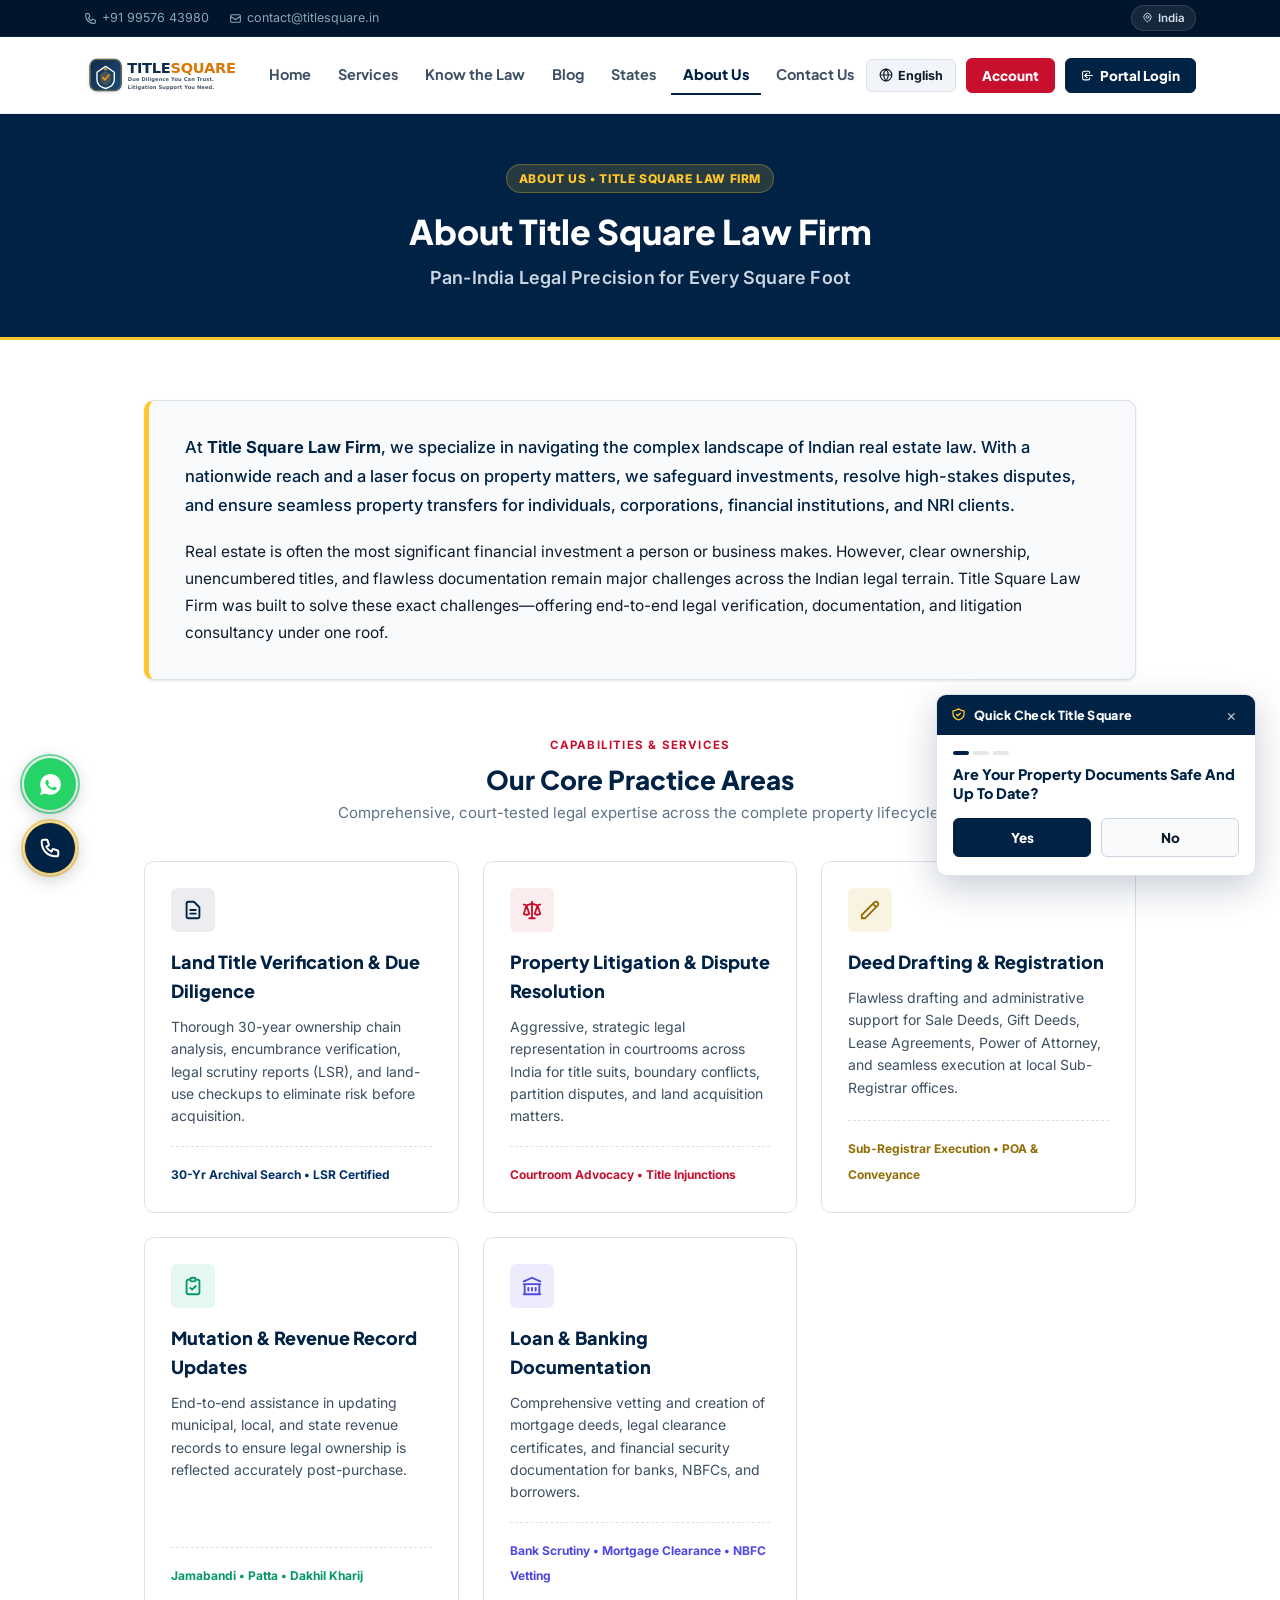
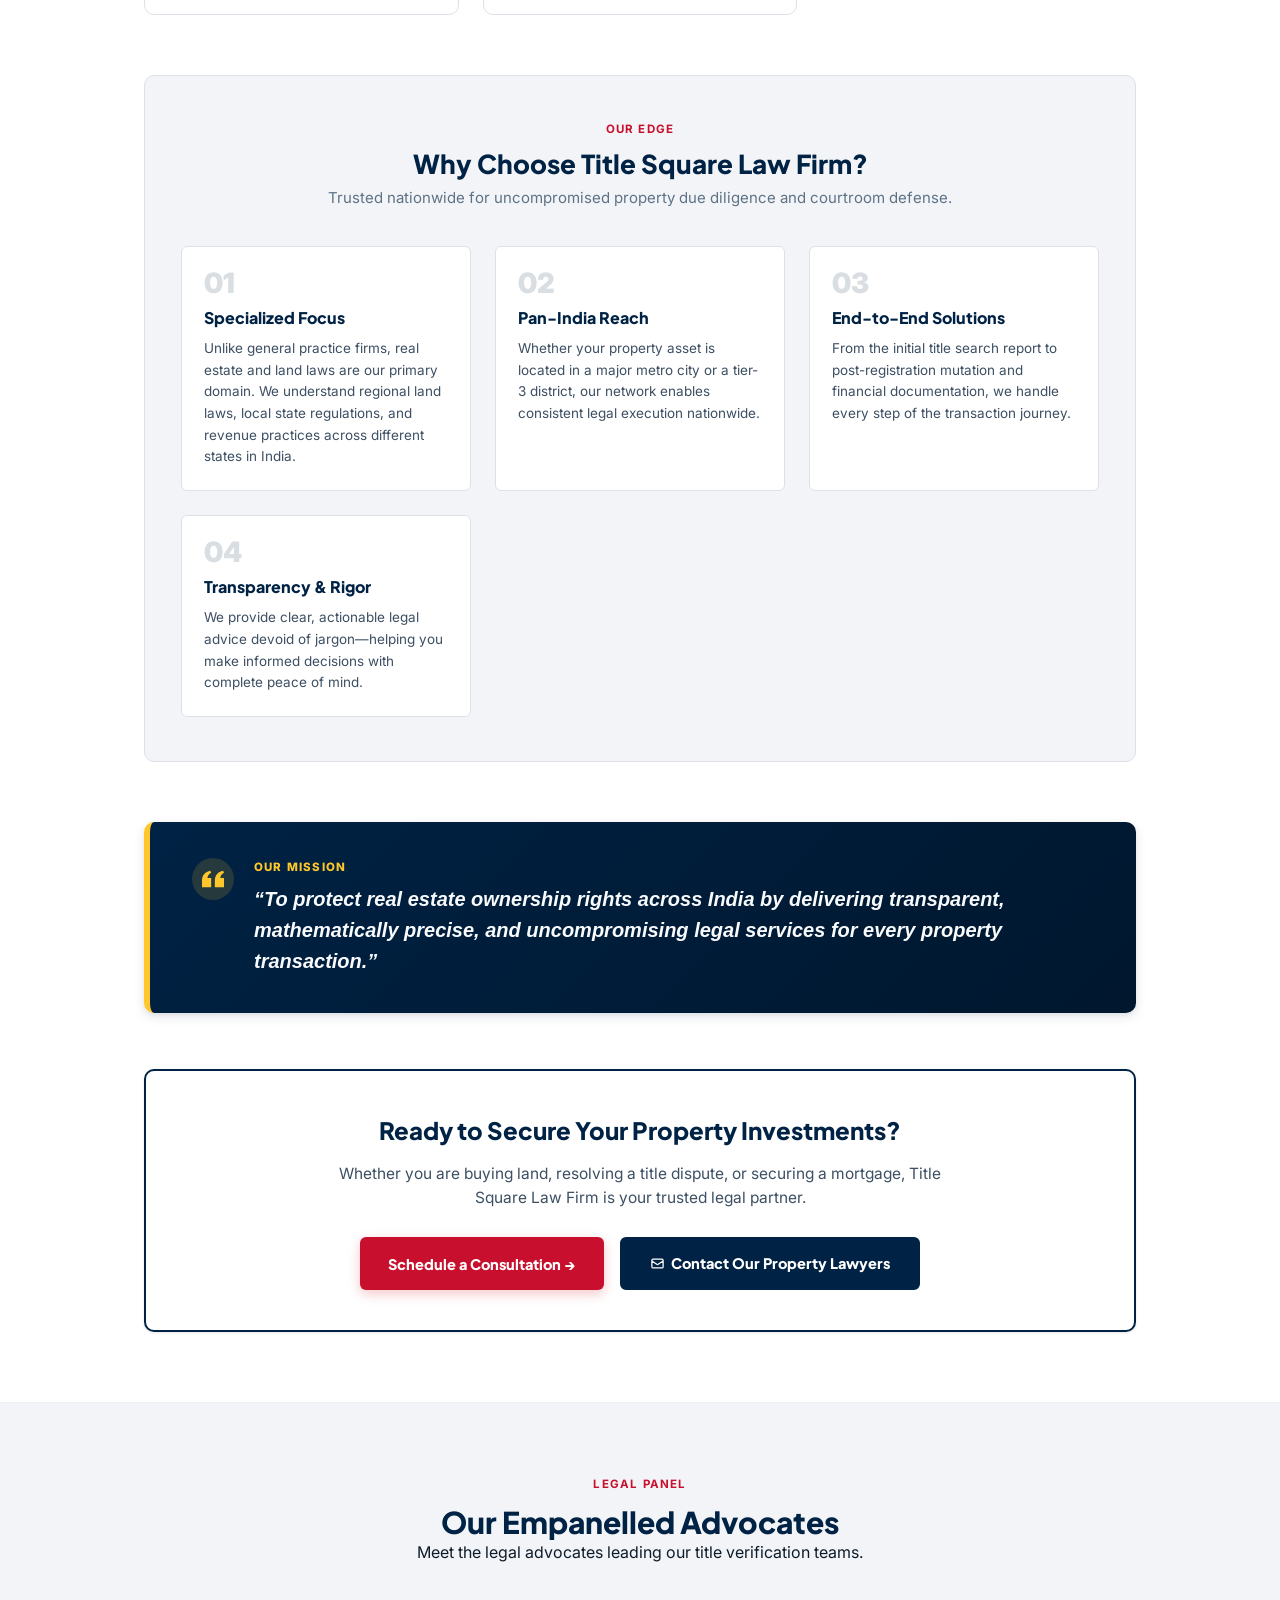
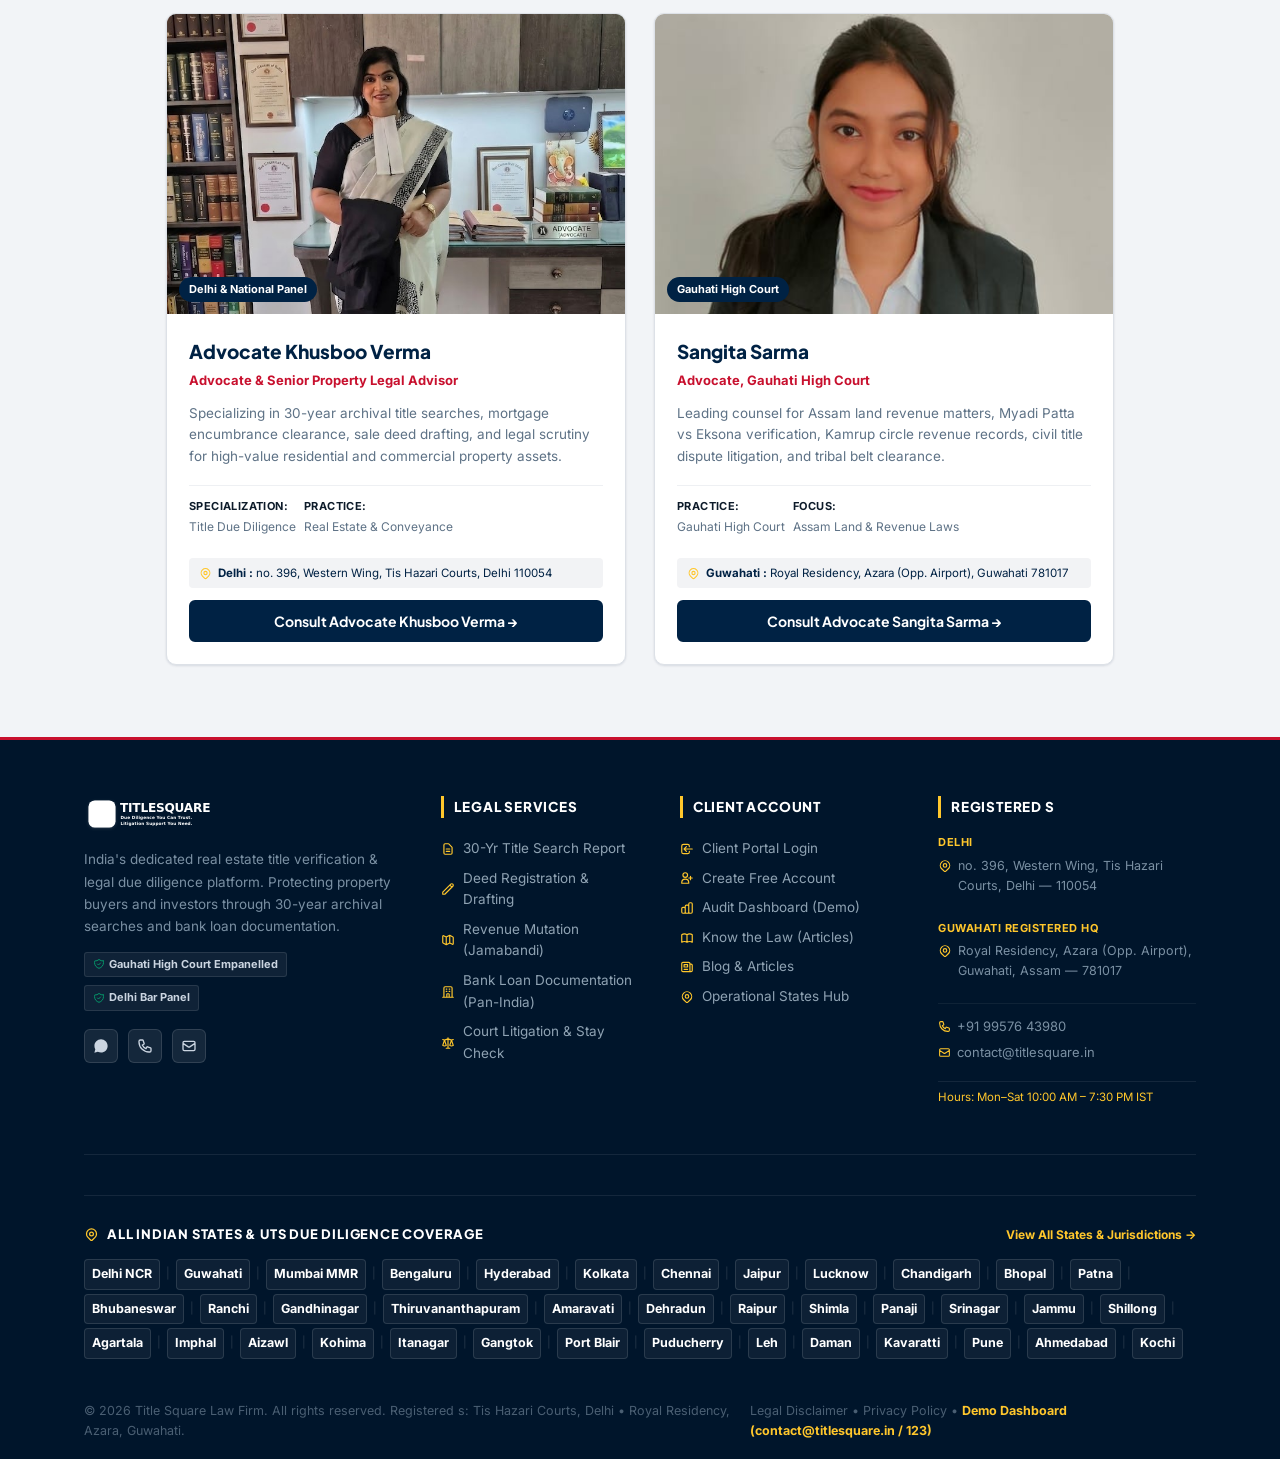
==== commit 61d934ac: "Update top-bar location to India across all pages, add states coverage page, and refine navigation" ====
--- a/about-us.html
+++ b/about-us.html
@@ -29,7 +29,7 @@
       <div class="top-bar-right">
         <span class="top-bar-city-pill">
           <svg width="11" height="11" fill="none" stroke="currentColor" stroke-width="2" viewBox="0 0 24 24"><path stroke-linecap="round" stroke-linejoin="round" d="M17.657 16.657L13.414 20.9a1.998 1.998 0 01-2.827 0l-4.244-4.243a8 8 0 1111.314 0z"/><path stroke-linecap="round" stroke-linejoin="round" d="M15 11a3 3 0 11-6 0 3 3 0 016 0z"/></svg>
-          <span data-i18n="top.cities">Pan India</span>
+          <span data-i18n="top.cities">India</span>
         </span>
       </div>
     </div>
@@ -118,13 +118,13 @@
             <svg class="nav-chevron" width="14" height="14" fill="none" stroke="currentColor" stroke-width="2.2" viewBox="0 0 24 24"><path stroke-linecap="round" stroke-linejoin="round" d="M9 18l6-6-6-6"/></svg>
           </a>
 
-          <a href="cities.html" class="nav-link">
+          <a href="states.html" class="nav-link">
             <span class="nav-link-icon-wrap">
               <svg width="17" height="17" fill="none" stroke="currentColor" stroke-width="2" viewBox="0 0 24 24"><path stroke-linecap="round" stroke-linejoin="round" d="M17.657 16.657L13.414 20.9a1.998 1.998 0 01-2.827 0l-4.244-4.243a8 8 0 1111.314 0z"/><path stroke-linecap="round" stroke-linejoin="round" d="M15 11a3 3 0 11-6 0 3 3 0 016 0z"/></svg>
             </span>
             <span class="nav-link-content">
-              <span class="nav-link-title" data-i18n="nav.cities">Cities</span>
-              <span class="nav-link-sub">Pan-India Operational Jurisdictions</span>
+              <span class="nav-link-title" data-i18n="nav.cities">States</span>
+              <span class="nav-link-sub">Pan-India State Jurisdictions &amp; Coverage</span>
             </span>
             <svg class="nav-chevron" width="14" height="14" fill="none" stroke="currentColor" stroke-width="2.2" viewBox="0 0 24 24"><path stroke-linecap="round" stroke-linejoin="round" d="M9 18l6-6-6-6"/></svg>
           </a>
@@ -642,9 +642,9 @@
               </a>
             </li>
             <li>
-              <a href="cities.html" class="footer-interactive-link">
+              <a href="states.html" class="footer-interactive-link">
                 <svg width="14" height="14" fill="none" stroke="currentColor" stroke-width="2" viewBox="0 0 24 24"><path stroke-linecap="round" stroke-linejoin="round" d="M17.657 16.657L13.414 20.9a1.998 1.998 0 01-2.827 0l-4.244-4.243a8 8 0 1111.314 0z"/><path stroke-linecap="round" stroke-linejoin="round" d="M15 11a3 3 0 11-6 0 3 3 0 016 0z"/></svg>
-                Operational Cities Hub
+                Operational States Hub
               </a>
             </li>
           </ul>
@@ -695,9 +695,9 @@
         <div class="footer-cities-header">
           <div class="footer-cities-title">
             <svg width="15" height="15" fill="none" stroke="currentColor" stroke-width="2" viewBox="0 0 24 24"><path stroke-linecap="round" stroke-linejoin="round" d="M17.657 16.657L13.414 20.9a1.998 1.998 0 01-2.827 0l-4.244-4.243a8 8 0 1111.314 0z"/><path stroke-linecap="round" stroke-linejoin="round" d="M15 11a3 3 0 11-6 0 3 3 0 016 0z"/></svg>
-            <span data-i18n="footer.hCitiesCoverage">All Indian State Capitals &amp; Metro Cities Due Diligence Coverage</span>
-          </div>
-          <a href="cities.html#capitals-directory" class="footer-cities-hub-link" data-i18n="footer.viewAllCities">View All Capitals &amp; Jurisdictions &rarr;</a>
+            <span data-i18n="footer.hCitiesCoverage">All Indian States &amp; Union Territories Due Diligence Coverage</span>
+          </div>
+          <a href="states.html#states-directory" class="footer-cities-hub-link" data-i18n="footer.viewAllCities">View All States &amp; Jurisdictions &rarr;</a>
         </div>
         <div class="footer-cities-links-wrap">
           <a href="javascript:void(0)" class="footer-city-tag is-active-hub open-modal-trigger" data-city="Delhi NCR" title="Click to verify Delhi NCR Property">Delhi NCR</a>
@@ -790,7 +790,7 @@
     <a href="index.html" class="m-tab-item"><svg fill="none" stroke="currentColor" stroke-width="2" viewBox="0 0 24 24"><path stroke-linecap="round" stroke-linejoin="round" d="M3 12l2-2m0 0l7-7 7 7M5 10v10a1 1 0 001 1h3m10-11l2 2m-2-2v10a1 1 0 01-1 1h-3m-6 0a1 1 0 001-1v-4a1 1 0 011-1h2a1 1 0 011 1v4a1 1 0 001 1m-6 0h6"/></svg><span>Home</span></a>
     <a href="services.html" class="m-tab-item"><svg fill="none" stroke="currentColor" stroke-width="2" viewBox="0 0 24 24"><path stroke-linecap="round" stroke-linejoin="round" d="M9 12h6m-6 4h6m2 5H7a2 2 0 01-2-2V5a2 2 0 012-2h5.586a1 1 0 01.707.293l5.414 5.414a1 1 0 01.293.707V19a2 2 0 01-2 2z"/></svg><span>Services</span></a>
     <a href="#" class="m-center-action open-modal-trigger"><div class="m-center-btn"><span class="m-center-free-badge">FREE</span><svg width="22" height="22" fill="none" stroke="#fff" stroke-width="2.2" viewBox="0 0 24 24"><path stroke-linecap="round" stroke-linejoin="round" d="M9 12l2 2 4-4m5.618-4.016A11.955 11.955 0 0112 2.944a11.955 11.955 0 01-8.618 3.04A12.02 12.02 0 003 9c0 5.591 3.824 10.29 9 11.622 5.176-1.332 9-6.03 9-11.622 0-1.042-.133-2.052-.382-3.016z"/></svg></div><span class="m-center-text">Get Jamabandi</span></a>
-    <a href="cities.html" class="m-tab-item"><svg fill="none" stroke="currentColor" stroke-width="2" viewBox="0 0 24 24"><path stroke-linecap="round" stroke-linejoin="round" d="M17.657 16.657L13.414 20.9a1.998 1.998 0 01-2.827 0l-4.244-4.243a8 8 0 1111.314 0z"/><path stroke-linecap="round" stroke-linejoin="round" d="M15 11a3 3 0 11-6 0 3 3 0 016 0z"/></svg><span>Cities</span></a>
+    <a href="states.html" class="m-tab-item"><svg fill="none" stroke="currentColor" stroke-width="2" viewBox="0 0 24 24"><path stroke-linecap="round" stroke-linejoin="round" d="M17.657 16.657L13.414 20.9a1.998 1.998 0 01-2.827 0l-4.244-4.243a8 8 0 1111.314 0z"/><path stroke-linecap="round" stroke-linejoin="round" d="M15 11a3 3 0 11-6 0 3 3 0 016 0z"/></svg><span>States</span></a>
     <a href="contact-us.html" class="m-tab-item"><svg fill="none" stroke="currentColor" stroke-width="2" viewBox="0 0 24 24"><path stroke-linecap="round" stroke-linejoin="round" d="M3 5a2 2 0 012-2h3.28a1 1 0 01.948.684l1.498 4.493a1 1 0 01-.502 1.21l-2.257 1.13a11.042 11.042 0 005.516 5.516l1.13-2.257a1 1 0 011.21-.502l4.493 1.498a1 1 0 01.684.949V19a2 2 0 01-2 2h-1C9.716 21 3 14.284 3 6V5z"/></svg><span>Contact</span></a>
   </nav>
 
@@ -824,7 +824,7 @@
         <form class="ajax-form">
           <div class="field-wrap"><label>Your Name</label><input type="text" class="field-control" placeholder="Enter full name" required></div>
           <div class="field-wrap"><label>Mobile Number</label><input type="tel" class="field-control" pattern="[0-9]{10}" placeholder="10-digit number" required></div>
-          <div class="field-wrap"><label>Select City / State Capital</label><select class="field-control" required>
+          <div class="field-wrap"><label>Select State / Jurisdiction</label><select class="field-control" required>
             <optgroup label="Headquarters & Metro s">
               <option value="Delhi NCR" selected>Delhi NCR</option>
               <option value="Guwahati">Guwahati (Assam )</option>
--- a/css/components.css
+++ b/css/components.css
@@ -4327,3 +4327,974 @@
   }
 }
 
+/* ============================================================
+   BLOG AUTHOR STUDIO, LIVE PREVIEW & GIT APPROVAL SYSTEM
+   ============================================================ */
+.blog-studio-overlay {
+  position: fixed;
+  top: 0;
+  left: 0;
+  width: 100vw;
+  height: 100vh;
+  background: rgba(10, 22, 40, 0.78);
+  backdrop-filter: blur(6px);
+  -webkit-backdrop-filter: blur(6px);
+  z-index: 99999;
+  display: none;
+  align-items: center;
+  justify-content: center;
+  padding: 16px;
+  opacity: 0;
+  transition: opacity 0.25s ease;
+}
+
+.blog-studio-overlay.is-active {
+  display: flex;
+  opacity: 1;
+}
+
+.bs-modal {
+  width: 100%;
+  max-width: 1380px;
+  height: 94vh;
+  background: #ffffff;
+  border-radius: 12px;
+  box-shadow: 0 25px 50px -12px rgba(0, 0, 0, 0.45);
+  display: flex;
+  flex-direction: column;
+  overflow: hidden;
+  border: 1px solid rgba(255, 255, 255, 0.2);
+}
+
+/* Header */
+.bs-header {
+  background: var(--navy);
+  color: #ffffff;
+  padding: 14px 22px;
+  display: flex;
+  justify-content: space-between;
+  align-items: center;
+  border-bottom: 2px solid var(--gold);
+}
+
+.bs-header-brand {
+  display: flex;
+  align-items: center;
+  gap: 12px;
+}
+
+.bs-header-title {
+  font-family: var(--font-serif);
+  font-size: 18px;
+  color: #ffffff;
+  letter-spacing: 0.5px;
+  margin: 0;
+  display: flex;
+  align-items: center;
+  gap: 8px;
+}
+
+.bs-user-info {
+  display: flex;
+  align-items: center;
+  gap: 12px;
+}
+
+.bs-role-pill {
+  font-size: 11px;
+  font-weight: 700;
+  text-transform: uppercase;
+  letter-spacing: 0.5px;
+  padding: 3px 10px;
+  border-radius: 999px;
+}
+
+.bs-role-pill--author {
+  background: rgba(200, 154, 84, 0.2);
+  color: var(--gold);
+  border: 1px solid var(--gold);
+}
+
+.bs-role-pill--admin {
+  background: rgba(16, 185, 129, 0.2);
+  color: #10b981;
+  border: 1px solid #10b981;
+}
+
+.bs-btn-close {
+  background: transparent;
+  border: none;
+  color: #94a3b8;
+  font-size: 26px;
+  cursor: pointer;
+  line-height: 1;
+  padding: 0 4px;
+  transition: color 0.15s;
+}
+
+.bs-btn-close:hover {
+  color: #ffffff;
+}
+
+/* Navigation Tabs */
+.bs-navbar {
+  background: #f8fafc;
+  border-bottom: 1px solid #e2e8f0;
+  display: flex;
+  padding: 0 20px;
+  overflow-x: auto;
+}
+
+.bs-tab-btn {
+  background: transparent;
+  border: none;
+  padding: 12px 18px;
+  font-size: 13.5px;
+  font-weight: 600;
+  color: #64748b;
+  cursor: pointer;
+  border-bottom: 2.5px solid transparent;
+  display: inline-flex;
+  align-items: center;
+  gap: 8px;
+  white-space: nowrap;
+  transition: all 0.15s ease;
+}
+
+.bs-tab-btn:hover {
+  color: var(--navy);
+}
+
+.bs-tab-btn.is-active {
+  color: var(--navy);
+  border-bottom-color: var(--gold);
+  background: rgba(200, 154, 84, 0.06);
+}
+
+.bs-badge-counter {
+  background: #ef4444;
+  color: #ffffff;
+  font-size: 10.5px;
+  font-weight: 800;
+  padding: 1px 6px;
+  border-radius: 999px;
+}
+
+/* Tab Panes */
+.bs-body {
+  flex: 1;
+  overflow: hidden;
+  display: flex;
+  flex-direction: column;
+  background: #f1f5f9;
+}
+
+.bs-tab-pane {
+  display: none;
+  height: 100%;
+  overflow-y: auto;
+  padding: 20px;
+}
+
+.bs-tab-pane.is-active {
+  display: flex;
+  flex-direction: column;
+}
+
+/* Login Screen */
+.bs-login-container {
+  max-width: 440px;
+  margin: 60px auto;
+  background: #ffffff;
+  border-radius: 10px;
+  padding: 32px 28px;
+  box-shadow: 0 10px 25px -5px rgba(0, 0, 0, 0.1);
+  border: 1px solid #e2e8f0;
+  text-align: center;
+}
+
+.bs-login-title {
+  font-family: var(--font-serif);
+  font-size: 22px;
+  color: var(--navy);
+  margin-bottom: 6px;
+}
+
+.bs-login-desc {
+  font-size: 13px;
+  color: #64748b;
+  margin-bottom: 24px;
+}
+
+.bs-login-field {
+  text-align: left;
+  margin-bottom: 16px;
+}
+
+.bs-login-label {
+  display: block;
+  font-size: 12px;
+  font-weight: 700;
+  color: #334155;
+  margin-bottom: 6px;
+  text-transform: uppercase;
+  letter-spacing: 0.5px;
+}
+
+.bs-input-control {
+  width: 100%;
+  height: 42px;
+  padding: 0 12px;
+  font-size: 14px;
+  border: 1px solid #cbd5e1;
+  border-radius: 6px;
+  color: #0f172a;
+  background: #ffffff;
+  outline: none;
+  transition: border-color 0.15s;
+}
+
+.bs-input-control:focus {
+  border-color: var(--navy);
+  box-shadow: 0 0 0 3px rgba(15, 32, 67, 0.1);
+}
+
+.bs-demo-hint-box {
+  background: #f8fafc;
+  border: 1px solid #e2e8f0;
+  border-radius: 6px;
+  padding: 12px;
+  margin-top: 18px;
+  font-size: 12px;
+  color: #475569;
+  text-align: left;
+}
+
+/* Split Workspace (Editor + Live Preview) */
+.bs-split-workspace {
+  display: grid;
+  grid-template-columns: 1.15fr 1fr;
+  gap: 20px;
+  height: 100%;
+  overflow: hidden;
+}
+
+.bs-editor-pane {
+  background: #ffffff;
+  border-radius: 10px;
+  border: 1px solid #cbd5e1;
+  display: flex;
+  flex-direction: column;
+  overflow: hidden;
+  box-shadow: 0 4px 6px -1px rgba(0, 0, 0, 0.05);
+}
+
+.bs-pane-header {
+  padding: 12px 18px;
+  background: #f8fafc;
+  border-bottom: 1px solid #e2e8f0;
+  display: flex;
+  justify-content: space-between;
+  align-items: center;
+}
+
+.bs-pane-title {
+  font-size: 14px;
+  font-weight: 700;
+  color: var(--navy);
+  margin: 0;
+  display: flex;
+  align-items: center;
+  gap: 8px;
+}
+
+.bs-editor-scroll {
+  padding: 20px;
+  overflow-y: auto;
+  flex: 1;
+}
+
+/* Helper Toolbar */
+.bs-helper-toolbar {
+  background: #f1f5f9;
+  border: 1px solid #cbd5e1;
+  border-radius: 6px;
+  padding: 8px 10px;
+  margin-bottom: 10px;
+  display: flex;
+  flex-wrap: wrap;
+  gap: 6px;
+  align-items: center;
+}
+
+.bs-toolbar-label {
+  font-size: 11px;
+  font-weight: 800;
+  text-transform: uppercase;
+  color: #64748b;
+  margin-right: 4px;
+}
+
+.bs-btn-tool {
+  background: #ffffff;
+  border: 1px solid #cbd5e1;
+  border-radius: 4px;
+  padding: 4px 9px;
+  font-size: 11.5px;
+  font-weight: 600;
+  color: #334155;
+  cursor: pointer;
+  display: inline-flex;
+  align-items: center;
+  gap: 4px;
+  transition: all 0.12s;
+}
+
+.bs-btn-tool:hover {
+  background: var(--navy);
+  color: #ffffff;
+  border-color: var(--navy);
+}
+
+.bs-btn-tool--gold {
+  color: #92400e;
+  border-color: #fde68a;
+  background: #fffbeb;
+}
+
+.bs-btn-tool--gold:hover {
+  background: var(--gold);
+  color: #ffffff;
+  border-color: var(--gold);
+}
+
+/* Preview Pane */
+.bs-preview-pane {
+  background: #ffffff;
+  border-radius: 10px;
+  border: 1px solid #cbd5e1;
+  display: flex;
+  flex-direction: column;
+  overflow: hidden;
+  box-shadow: 0 4px 6px -1px rgba(0, 0, 0, 0.05);
+}
+
+.bs-preview-device-switch {
+  display: flex;
+  background: #e2e8f0;
+  padding: 2px;
+  border-radius: 6px;
+  gap: 2px;
+}
+
+.bs-preview-device-btn {
+  background: transparent;
+  border: none;
+  padding: 4px 10px;
+  font-size: 11.5px;
+  font-weight: 600;
+  color: #64748b;
+  border-radius: 4px;
+  cursor: pointer;
+  display: flex;
+  align-items: center;
+  gap: 5px;
+}
+
+.bs-preview-device-btn.is-active {
+  background: #ffffff;
+  color: var(--navy);
+  box-shadow: 0 1px 3px rgba(0, 0, 0, 0.1);
+}
+
+.bs-preview-scroll {
+  padding: 24px;
+  overflow-y: auto;
+  flex: 1;
+  background: #ffffff;
+}
+
+/* Realistic Mobile Mockup Frame */
+.bs-mobile-frame-wrap {
+  display: none;
+  justify-content: center;
+  padding: 20px 0;
+  background: #e2e8f0;
+  overflow-y: auto;
+  flex: 1;
+}
+
+.phone-mockup-frame {
+  width: 375px;
+  height: 680px;
+  background: #ffffff;
+  border: 10px solid #1e293b;
+  border-radius: 36px;
+  box-shadow: 0 25px 50px -12px rgba(0, 0, 0, 0.35);
+  display: flex;
+  flex-direction: column;
+  overflow: hidden;
+  position: relative;
+}
+
+.phone-notch {
+  width: 140px;
+  height: 18px;
+  background: #1e293b;
+  border-bottom-left-radius: 12px;
+  border-bottom-right-radius: 12px;
+  align-self: center;
+  position: absolute;
+  top: 0;
+  z-index: 10;
+}
+
+.phone-screen {
+  flex: 1;
+  overflow-y: auto;
+  padding: 28px 14px 20px;
+}
+
+/* Status Badges */
+.bs-status-badge {
+  font-size: 11px;
+  font-weight: 700;
+  padding: 3px 8px;
+  border-radius: 999px;
+  display: inline-flex;
+  align-items: center;
+  gap: 4px;
+}
+
+.bs-status-badge--published {
+  background: #dcfce7;
+  color: #166534;
+}
+
+.bs-status-badge--pending {
+  background: #fef3c7;
+  color: #92400e;
+}
+
+.bs-status-badge--draft {
+  background: #f1f5f9;
+  color: #475569;
+}
+
+/* Table styling for Blog list */
+.bs-table-wrap {
+  background: #ffffff;
+  border-radius: 8px;
+  border: 1px solid #e2e8f0;
+  overflow-x: auto;
+}
+
+.bs-table {
+  width: 100%;
+  border-collapse: collapse;
+}
+
+.bs-table th {
+  background: #f8fafc;
+  padding: 12px 16px;
+  font-size: 11.5px;
+  font-weight: 800;
+  text-transform: uppercase;
+  color: #64748b;
+  border-bottom: 1px solid #e2e8f0;
+  text-align: left;
+}
+
+.bs-table td {
+  padding: 14px 16px;
+  border-bottom: 1px solid #f1f5f9;
+  font-size: 13px;
+  vertical-align: middle;
+}
+
+.bs-table tr:hover td {
+  background: #f8fafc;
+}
+
+.bs-table-actions {
+  display: flex;
+  gap: 6px;
+  justify-content: flex-end;
+}
+
+.btn-bs-action {
+  background: #ffffff;
+  border: 1px solid #cbd5e1;
+  padding: 6px 10px;
+  font-size: 11.5px;
+  font-weight: 600;
+  color: var(--navy);
+  border-radius: 4px;
+  cursor: pointer;
+  display: inline-flex;
+  align-items: center;
+  gap: 4px;
+  transition: all 0.12s;
+}
+
+.btn-bs-action:hover {
+  background: var(--navy);
+  color: #ffffff;
+  border-color: var(--navy);
+}
+
+.btn-bs-action--danger {
+  color: var(--crimson);
+  border-color: #fecaca;
+}
+
+.btn-bs-action--danger:hover {
+  background: var(--crimson);
+  color: #ffffff;
+  border-color: var(--crimson);
+}
+
+/* Approval Card in Admin Queue */
+.bs-approval-card {
+  background: #ffffff;
+  border: 1px solid #e2e8f0;
+  border-radius: 8px;
+  padding: 20px;
+  margin-bottom: 16px;
+  box-shadow: 0 2px 4px rgba(0, 0, 0, 0.03);
+}
+
+.bs-approval-card-top {
+  display: flex;
+  justify-content: space-between;
+  align-items: center;
+  margin-bottom: 10px;
+}
+
+.bs-approval-card-title {
+  font-family: var(--font-serif);
+  font-size: 18px;
+  color: var(--navy);
+  margin: 0 0 8px;
+}
+
+.bs-approval-card-lead {
+  font-size: 13px;
+  font-style: italic;
+  color: #475569;
+  margin-bottom: 16px;
+  line-height: 1.5;
+  background: #f8fafc;
+  padding: 8px 12px;
+  border-left: 3px solid var(--gold);
+}
+
+.bs-approval-actions {
+  display: flex;
+  flex-wrap: wrap;
+  gap: 8px;
+}
+
+/* Git Commit Row */
+.bs-git-row {
+  background: #ffffff;
+  border: 1px solid #e2e8f0;
+  border-radius: 6px;
+  padding: 12px 16px;
+  margin-bottom: 10px;
+  font-family: ui-monospace, SFMono-Regular, Menlo, Monaco, Consolas, monospace;
+}
+
+.bs-git-hash {
+  font-size: 11px;
+  color: #0284c7;
+  font-weight: 700;
+}
+
+.bs-git-meta {
+  font-size: 11.5px;
+  color: #64748b;
+  margin: 2px 0;
+}
+
+.bs-git-msg {
+  font-size: 12.5px;
+  color: #0f172a;
+  font-weight: 600;
+}
+
+.bs-git-link {
+  font-size: 11.5px;
+  color: var(--gold);
+  text-decoration: none;
+  font-weight: 600;
+}
+
+.bs-git-link:hover {
+  text-decoration: underline;
+}
+
+/* Responsive adjustment for Mobile */
+@media (max-width: 991px) {
+  .bs-modal {
+    height: 100vh;
+    border-radius: 0;
+  }
+  .bs-split-workspace {
+    grid-template-columns: 1fr;
+    overflow-y: auto;
+  }
+  .bs-preview-pane {
+    min-height: 480px;
+  }
+  .bs-header-title {
+    font-size: 15px;
+  }
+  .bs-tab-btn {
+    padding: 10px 12px;
+    font-size: 12.5px;
+  }
+}
+
+/* ============================================================
+   BLOG ARTICLE IN-POST CTA, FEEDBACK STRIP & EDITORIAL CALLOUTS
+   ============================================================ */
+
+/* Primary Read/Consult Button */
+.blog-read-btn {
+  background: var(--navy);
+  color: #ffffff;
+  border: 1px solid var(--gold);
+  padding: 8px 16px;
+  font-size: 12.5px;
+  font-weight: 700;
+  border-radius: 4px;
+  cursor: pointer;
+  display: inline-flex;
+  align-items: center;
+  gap: 6px;
+  transition: all 0.2s ease;
+  font-family: var(--font-b);
+}
+
+.blog-read-btn:hover {
+  background: var(--navy-dark);
+  color: #ffffff;
+  transform: translateY(-1px);
+  box-shadow: 0 4px 12px rgba(0, 21, 43, 0.18);
+  border-color: #dfb76c;
+}
+
+/* In-Post Advocate Consultation CTA Banner */
+.blog-cta-banner {
+  background: linear-gradient(135deg, #00152b 0%, #0a2540 100%);
+  border: 1px solid rgba(197, 160, 89, 0.45);
+  border-radius: 8px;
+  padding: 22px 24px;
+  margin: 28px 0 20px;
+  color: #ffffff;
+  box-shadow: 0 8px 24px rgba(0, 21, 43, 0.12);
+  position: relative;
+  overflow: hidden;
+}
+
+.blog-cta-banner::before {
+  content: '';
+  position: absolute;
+  top: 0;
+  left: 0;
+  right: 0;
+  height: 3px;
+  background: linear-gradient(90deg, var(--gold) 0%, #dfb76c 50%, var(--gold) 100%);
+}
+
+.blog-cta-title {
+  font-family: 'Playfair Display', Georgia, serif;
+  font-size: 19px;
+  font-weight: 800;
+  color: #ffffff;
+  margin-bottom: 6px;
+  display: flex;
+  align-items: center;
+  gap: 10px;
+}
+
+.blog-cta-desc {
+  font-size: 13.5px;
+  color: #cbd5e1;
+  line-height: 1.6;
+  margin-bottom: 16px;
+}
+
+.blog-cta-actions {
+  display: flex;
+  align-items: center;
+  gap: 12px;
+  flex-wrap: wrap;
+}
+
+.btn-cta-gold {
+  background: linear-gradient(135deg, #c5a059 0%, #dfb76c 100%);
+  color: #00152b !important;
+  font-weight: 800;
+  font-size: 13px;
+  padding: 10px 18px;
+  border-radius: 6px;
+  border: none;
+  cursor: pointer;
+  display: inline-flex;
+  align-items: center;
+  gap: 8px;
+  font-family: var(--font-b);
+  transition: all 0.2s ease;
+  box-shadow: 0 4px 14px rgba(197, 160, 89, 0.35);
+  text-decoration: none;
+}
+
+.btn-cta-gold:hover {
+  background: linear-gradient(135deg, #dfb76c 0%, #eed08d 100%);
+  transform: translateY(-2px);
+  box-shadow: 0 6px 18px rgba(197, 160, 89, 0.45);
+  color: #00152b !important;
+}
+
+.btn-cta-gold svg {
+  stroke: #00152b;
+  flex-shrink: 0;
+}
+
+.btn-cta-phone {
+  background: rgba(255, 255, 255, 0.08);
+  border: 1px solid rgba(255, 255, 255, 0.25);
+  color: #ffffff !important;
+  font-weight: 700;
+  font-size: 13px;
+  padding: 9px 16px;
+  border-radius: 6px;
+  display: inline-flex;
+  align-items: center;
+  gap: 8px;
+  text-decoration: none;
+  font-family: var(--font-b);
+  transition: all 0.2s ease;
+}
+
+.btn-cta-phone:hover {
+  background: rgba(255, 255, 255, 0.16);
+  border-color: var(--gold);
+  color: var(--gold) !important;
+  transform: translateY(-2px);
+}
+
+.btn-cta-phone svg {
+  stroke: var(--gold);
+  flex-shrink: 0;
+}
+
+/* In-Post Feedback Strip */
+.blog-feedback-strip {
+  display: flex;
+  align-items: center;
+  justify-content: space-between;
+  padding: 14px 18px;
+  background: #f8fafc;
+  border: 1px solid #e2e8f0;
+  border-radius: 8px;
+  margin: 20px 0 10px;
+  flex-wrap: wrap;
+  gap: 12px;
+}
+
+.feedback-label {
+  font-size: 13px;
+  font-weight: 700;
+  color: var(--navy);
+  display: inline-flex;
+  align-items: center;
+  gap: 8px;
+}
+
+.feedback-label svg {
+  stroke: var(--gold);
+}
+
+.feedback-buttons-row {
+  display: flex;
+  align-items: center;
+  gap: 8px;
+}
+
+.btn-feedback-vote {
+  background: #ffffff;
+  border: 1px solid #cbd5e1;
+  border-radius: 20px;
+  padding: 6px 14px;
+  font-size: 12px;
+  font-weight: 700;
+  color: #334155;
+  cursor: pointer;
+  display: inline-flex;
+  align-items: center;
+  gap: 6px;
+  transition: all 0.15s ease;
+  font-family: var(--font-b);
+}
+
+.btn-feedback-vote:hover {
+  border-color: var(--navy);
+  color: var(--navy);
+  background: #f1f5f9;
+  transform: translateY(-1px);
+}
+
+.btn-feedback-vote.has-voted {
+  background: #f0fdf4;
+  border-color: #86efac;
+  color: #15803d;
+}
+
+.btn-feedback-vote .vote-num {
+  background: #f1f5f9;
+  padding: 1px 7px;
+  border-radius: 10px;
+  font-size: 11px;
+  color: #475569;
+}
+
+.btn-feedback-vote.has-voted .vote-num {
+  background: #dcfce7;
+  color: #15803d;
+}
+
+/* Editorial Formatted Callouts (Plain Text / HTML Converter Outputs) */
+.legal-warning-box {
+  background: #fffbeb;
+  border: 1px solid #fde68a;
+  border-left: 4px solid #f59e0b;
+  padding: 16px 20px;
+  border-radius: 6px;
+  margin: 20px 0;
+  color: #92400e;
+  font-size: 14px;
+  line-height: 1.65;
+}
+
+.legal-warning-box strong {
+  color: #78350f;
+  display: inline-block;
+  margin-bottom: 2px;
+}
+
+.legal-case-quote {
+  background: #f8fafc;
+  border: 1px solid #e2e8f0;
+  border-left: 4px solid var(--gold);
+  padding: 16px 20px;
+  border-radius: 6px;
+  margin: 20px 0;
+  font-style: italic;
+  color: #1e293b;
+  font-size: 14.5px;
+  line-height: 1.7;
+}
+
+.legal-case-quote p {
+  margin: 0;
+}
+
+.legal-checklist-box {
+  background: #f0fdf4;
+  border: 1px solid #bbf7d0;
+  border-left: 4px solid #22c55e;
+  padding: 16px 20px;
+  border-radius: 6px;
+  margin: 20px 0;
+  color: #166534;
+  font-size: 14px;
+  line-height: 1.65;
+}
+
+.legal-checklist-box strong {
+  display: block;
+  margin-bottom: 8px;
+  color: #14532d;
+  font-size: 14.5px;
+}
+
+.legal-checklist-box ul {
+  margin: 0;
+  padding-left: 20px;
+}
+
+.legal-checklist-box li {
+  margin-bottom: 6px;
+}
+
+.legal-stat-box {
+  background: linear-gradient(135deg, #f8fafc 0%, #f1f5f9 100%);
+  border: 1px solid #cbd5e1;
+  border-radius: 8px;
+  padding: 18px 20px;
+  margin: 20px 0;
+  text-align: center;
+}
+
+.legal-stat-number {
+  font-size: 32px;
+  font-weight: 800;
+  color: var(--navy);
+  font-family: var(--font-h);
+  line-height: 1.1;
+}
+
+.legal-stat-desc {
+  font-size: 12.5px;
+  color: #64748b;
+  font-weight: 700;
+  text-transform: uppercase;
+  letter-spacing: 0.6px;
+  margin-top: 6px;
+}
+
+/* Editor Simple Word vs Converted HTML Mode Toggle */
+.bs-mode-toggle {
+  background: #f1f5f9;
+  border: 1px solid #cbd5e1;
+  color: #475569;
+  font-size: 11px;
+  font-weight: 700;
+  padding: 4px 10px;
+  border-radius: 4px;
+  cursor: pointer;
+  transition: all 0.15s ease;
+  font-family: var(--font-b);
+}
+
+.bs-mode-toggle:hover {
+  background: #e2e8f0;
+  color: var(--navy);
+}
+
+.bs-mode-toggle.is-active {
+  background: var(--navy);
+  color: #ffffff;
+  border-color: var(--navy);
+}
+
+@media (max-width: 600px) {
+  .blog-cta-actions {
+    flex-direction: column;
+    align-items: stretch;
+  }
+  .btn-cta-gold, .btn-cta-phone {
+    justify-content: center;
+    width: 100%;
+  }
+  .blog-feedback-strip {
+    flex-direction: column;
+    align-items: flex-start;
+  }
+}
+
+
+
